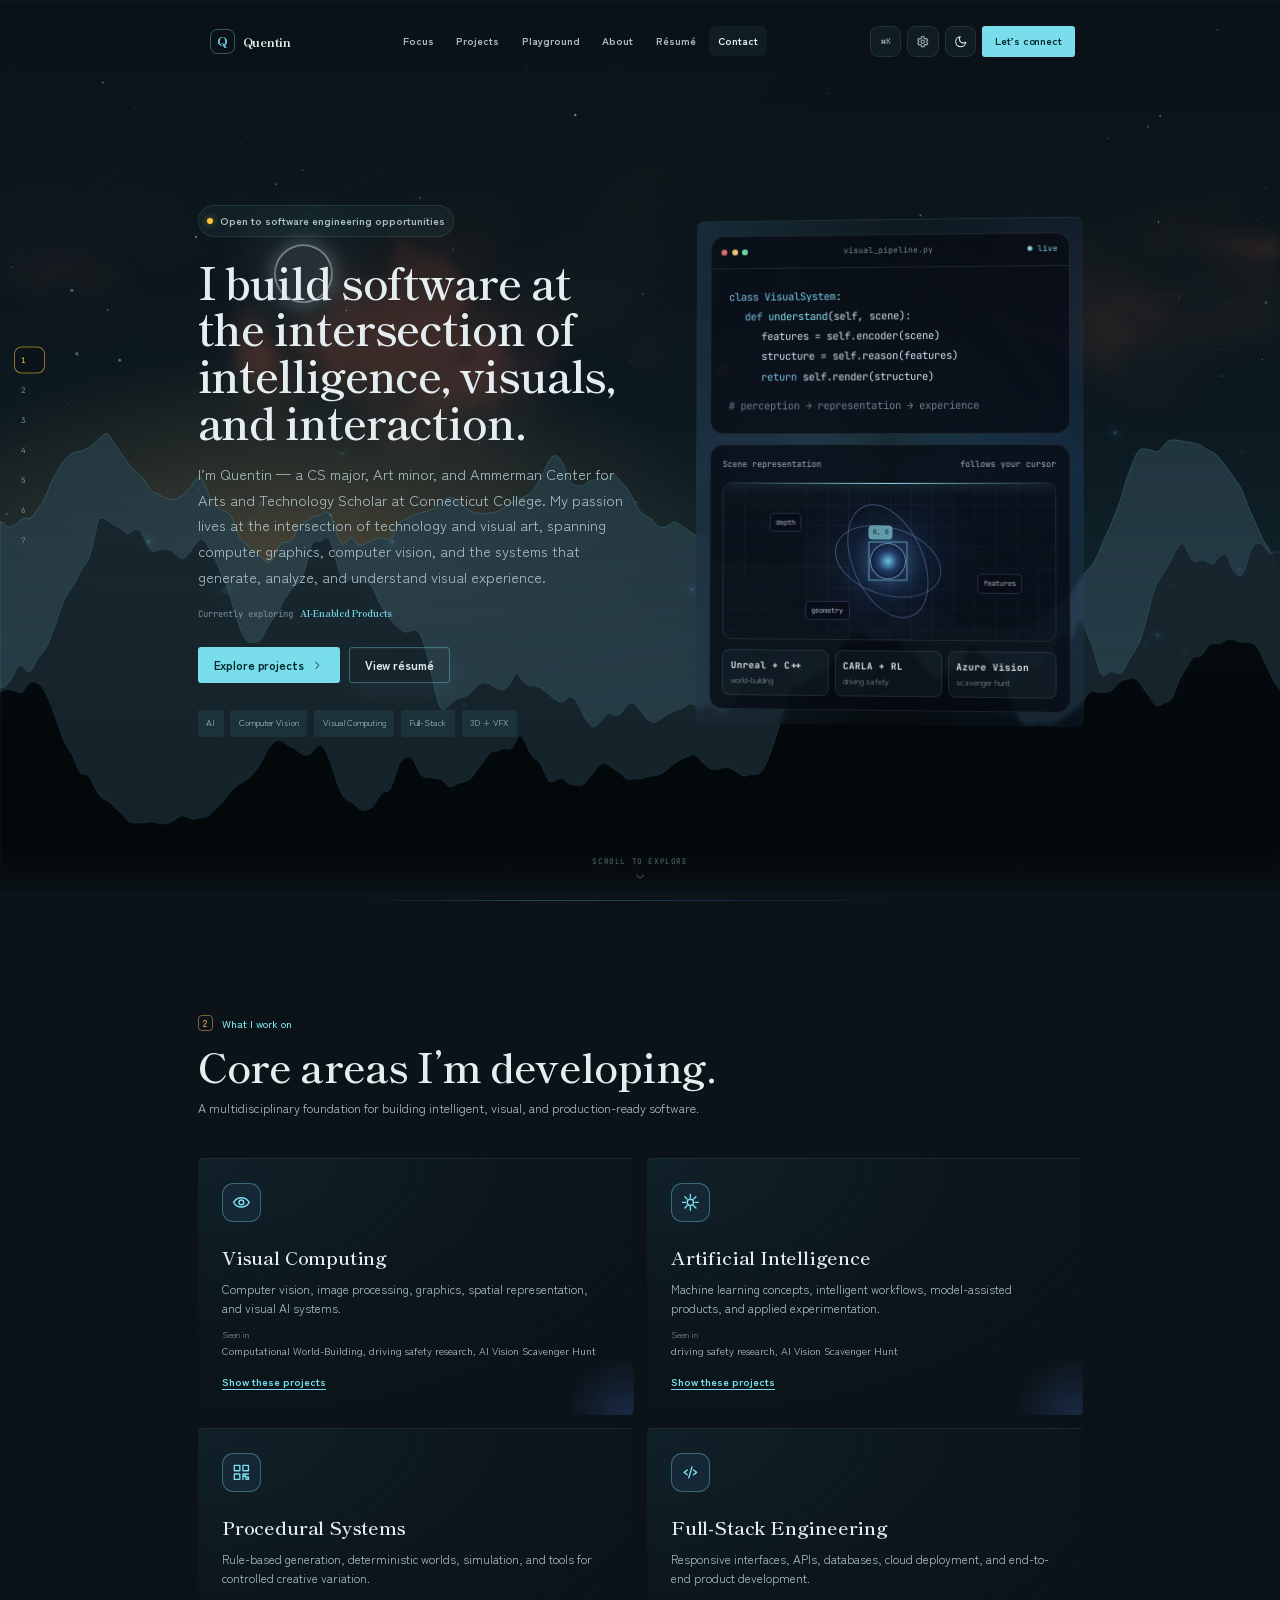
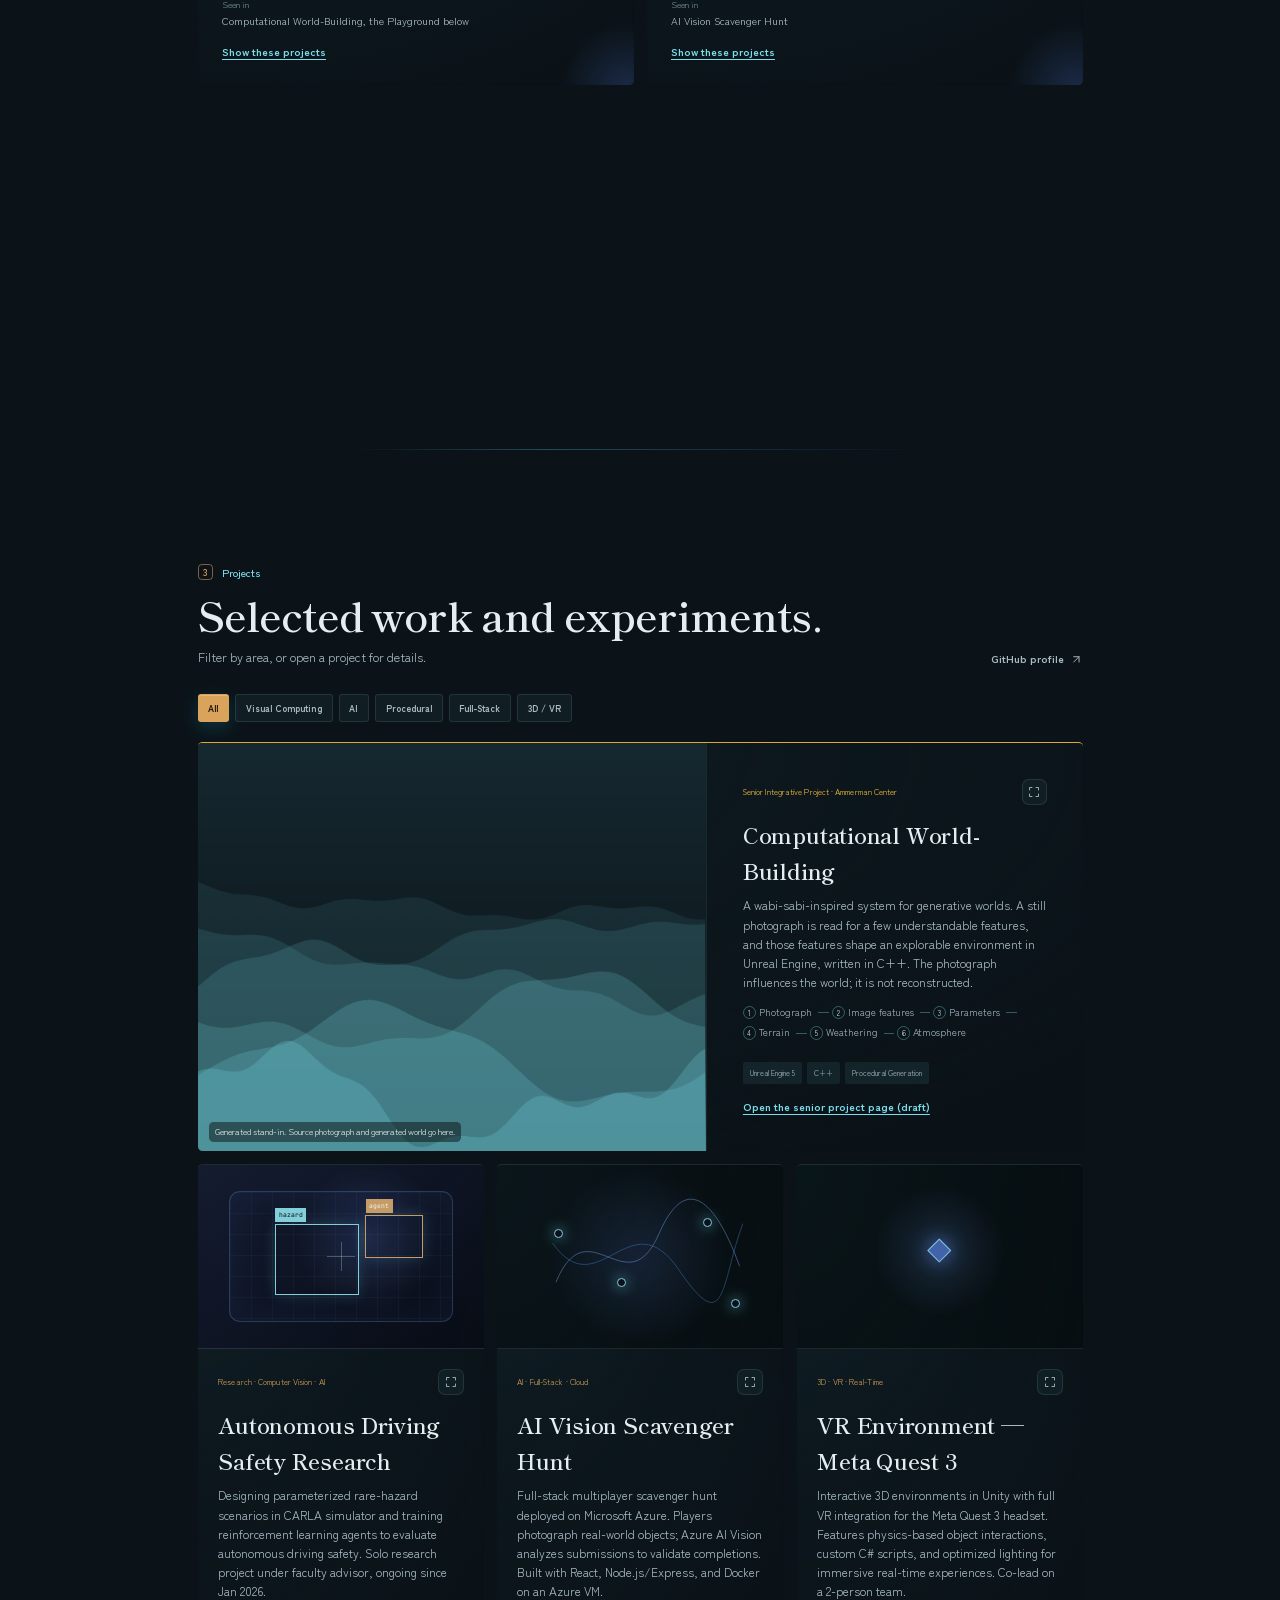
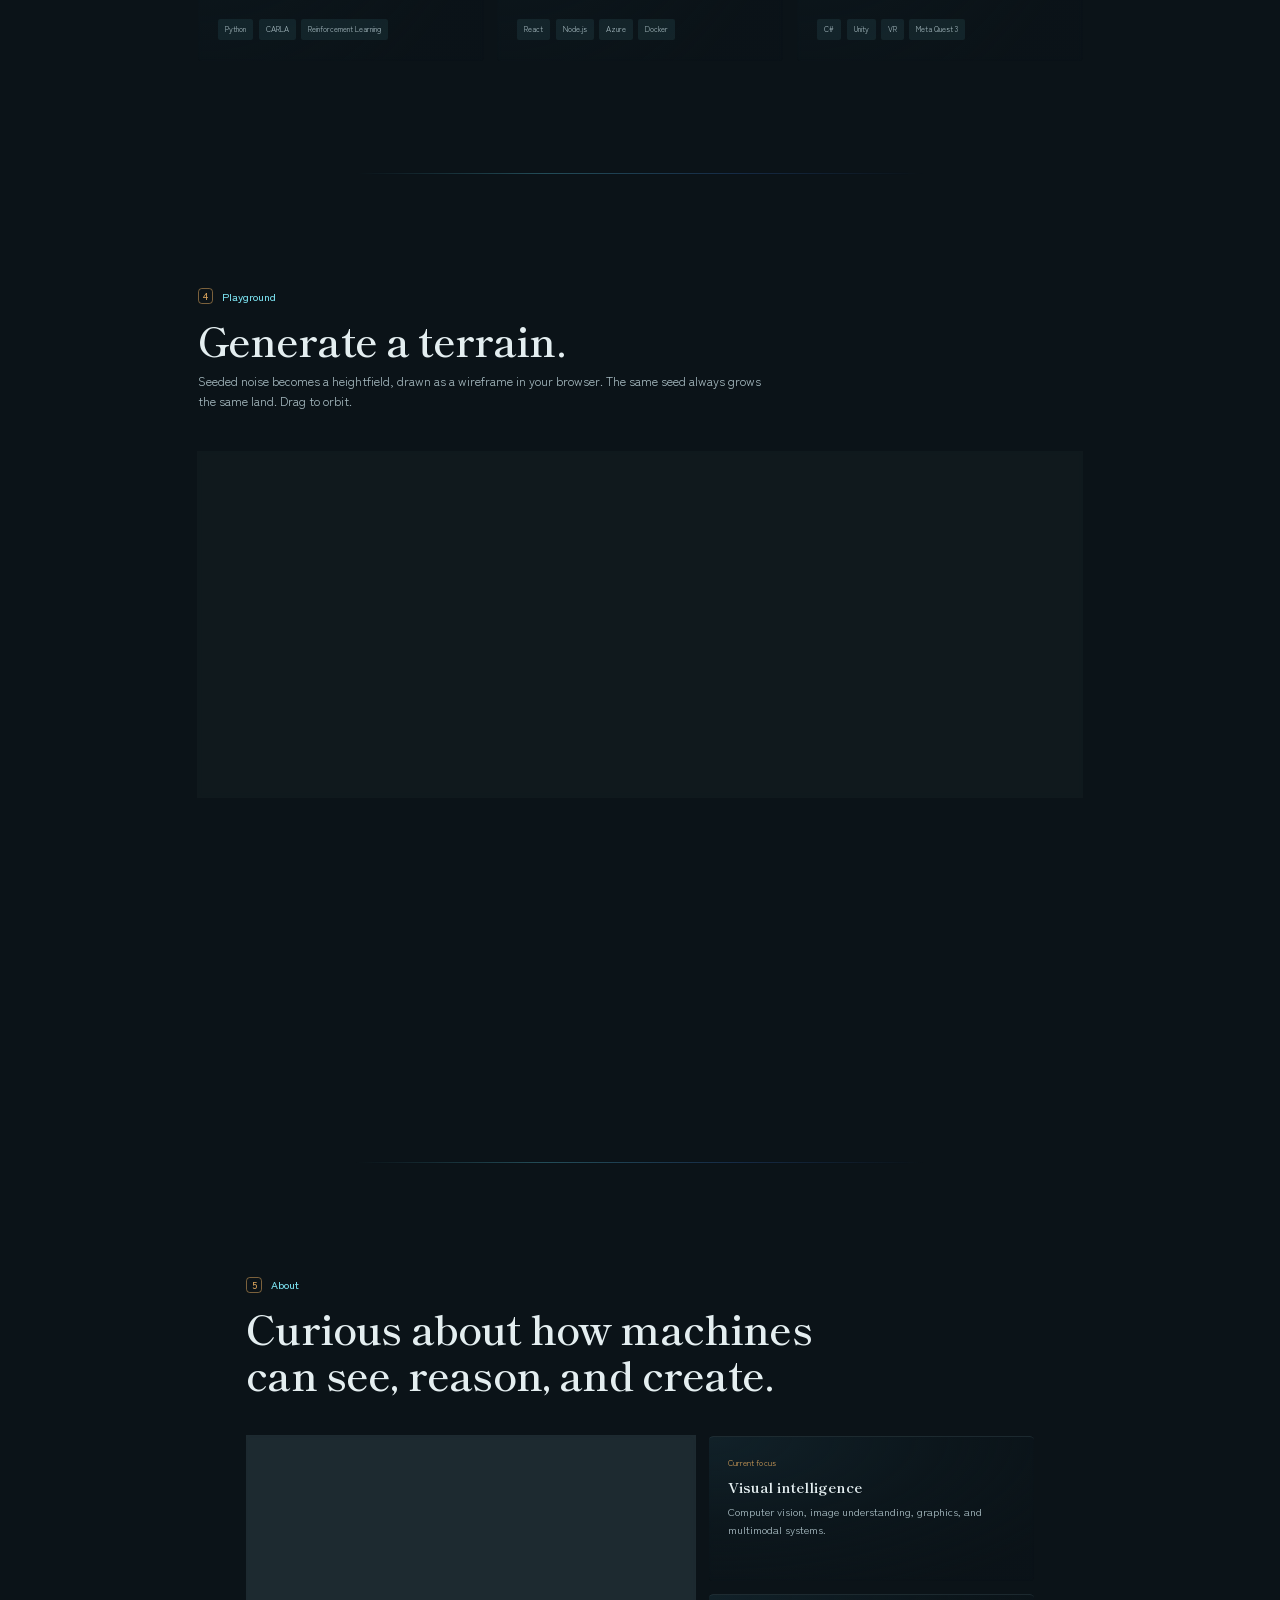
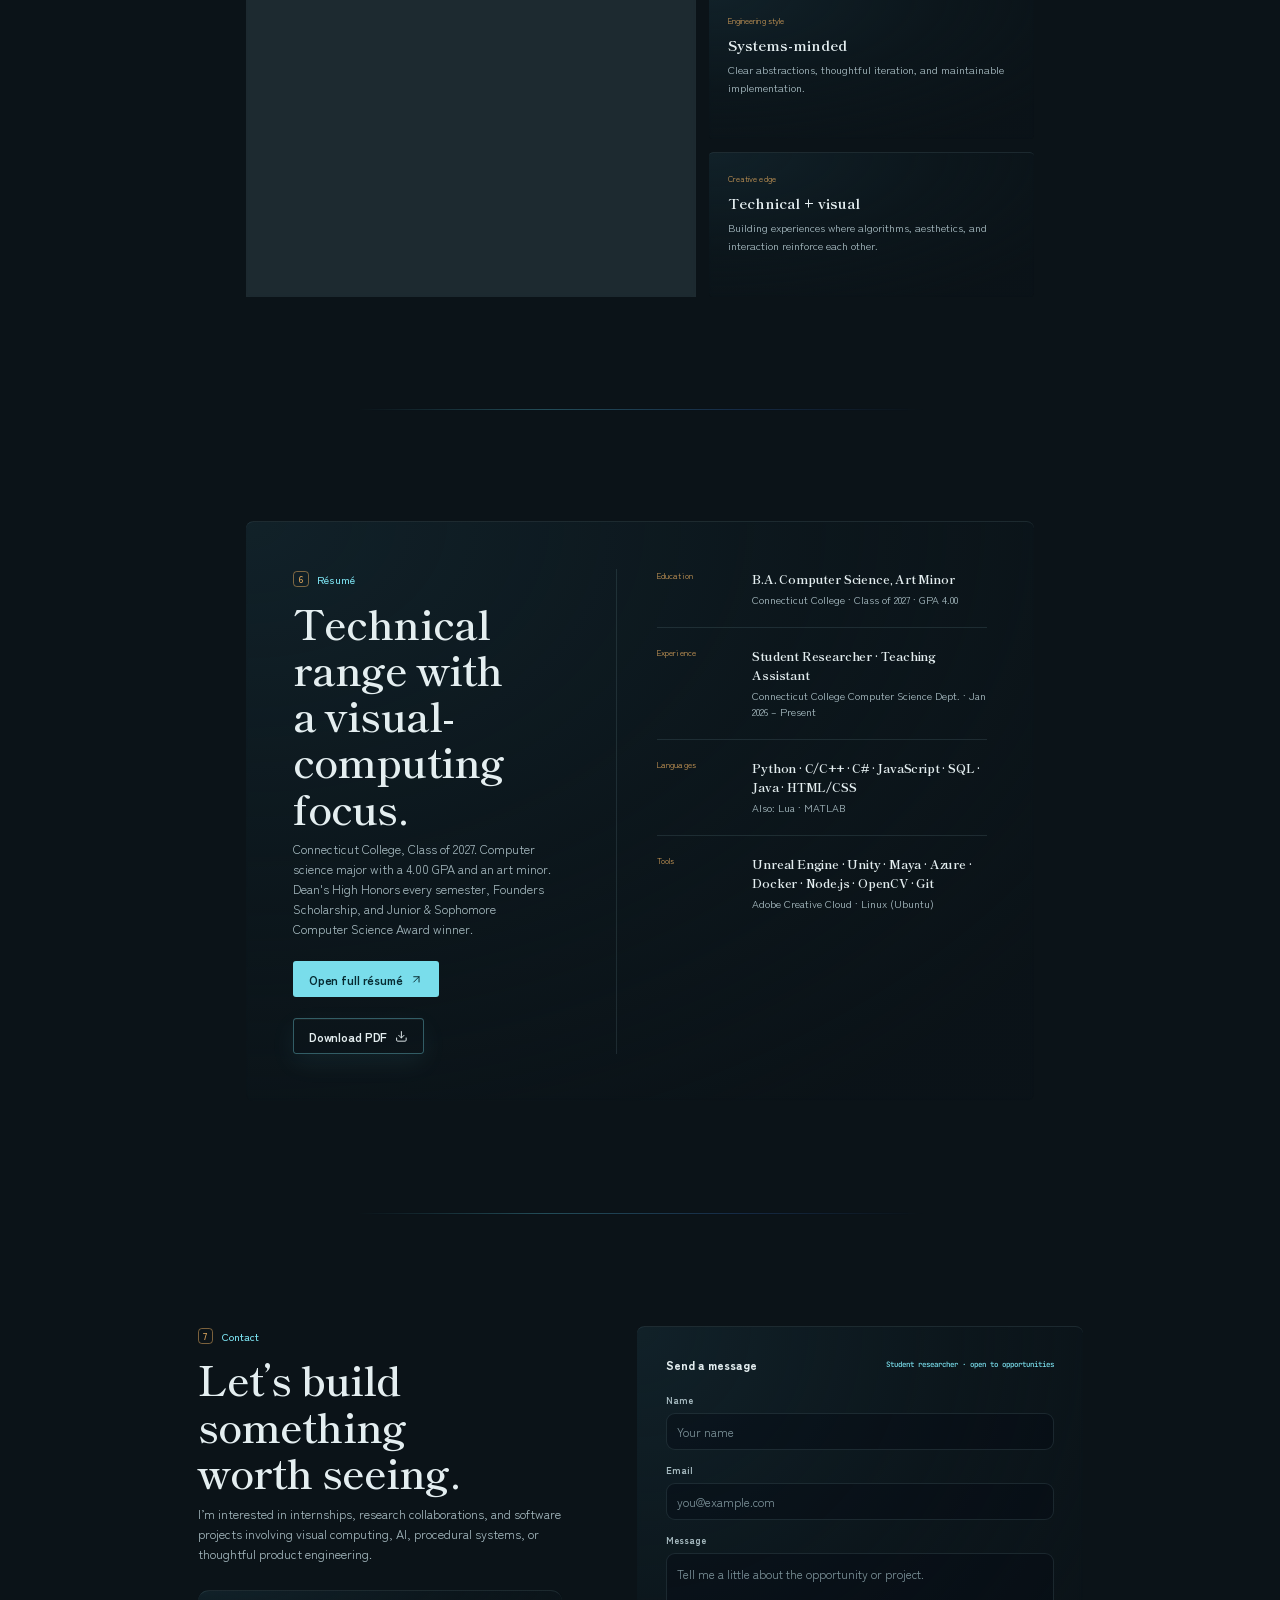
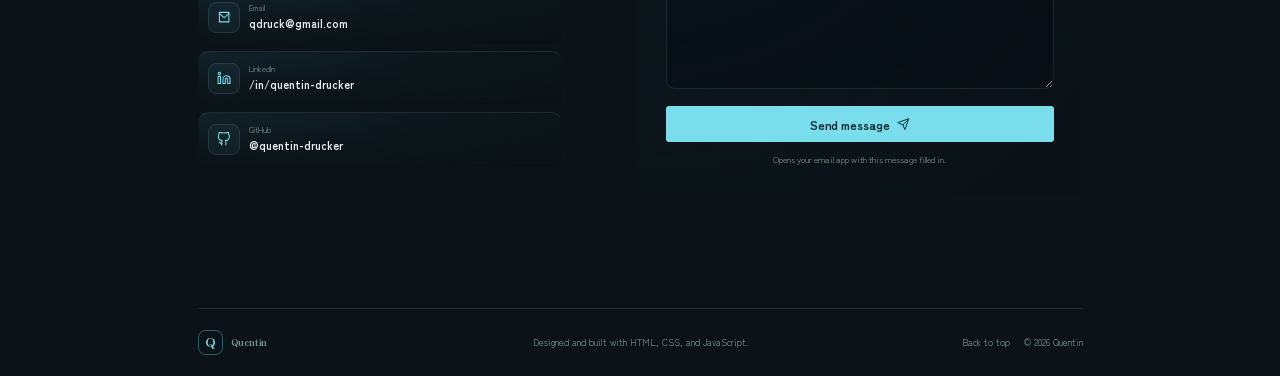
==== index.html @ f96eec16 "Add an Interface size slider; default the desktop scale to 75% World controls get a Display group wi" ====
<!DOCTYPE html>
<!--
==============================================================================
MAIN PORTFOLIO PAGE — index.html (Ridgeline)
==============================================================================

Styles, in cascade order:
- styles.css        original base layout, components and responsive rules
- enhancements.css  original feature layer (dialogs, filters, rail, settings)
- site.css          effect tokens and page structure added in the redesign
- ridgeline.css     the theme: palette, type, surfaces, landscape and biomes

Scripts (all deferred, run in this order):
- config.js          project data for the dialog, palette and case studies
- script.js          theme, navigation, reveals, card light/tilt, particles
- enhancements.js    loader, filters, dialogs, command palette, settings,
                     section rail, back-to-top, keyboard shortcuts (1–7, R, /)
- world-settings.js  world controls in the settings dialog
- terrain.js         Playground terrain generator
- landscape.js       background: night sky, mountains, contour map, sea, moon, biomes
- site.js            overview-card filter jumps, senior-project stand-in image

Sections carry data-biome, which landscape.js uses to change the background
as you scroll. Section ids are stable: navigation, shortcuts and observers
depend on them.

The pre-redesign page is in archive/v1-2026-10-03/ and git tag
baseline-2026-10-03. Design explorations are in explorations/.
==============================================================================
-->
<html lang="en" data-theme="dark" data-style="ridgeline">
<head>
  <meta charset="UTF-8" />
  <meta name="viewport" content="width=device-width, initial-scale=1.0" />
  <meta name="description" content="Quentin Drucker — computer science and art student building procedural systems, computer graphics and computer vision projects." />
  <meta name="theme-color" content="#0b1318" />
  <meta property="og:title" content="Quentin Drucker | Portfolio" />
  <meta property="og:description" content="Procedural systems, computer graphics and computer vision." />
  <meta property="og:type" content="website" />
  <title>Quentin Drucker | Portfolio</title>
  <link rel="icon" type="image/svg+xml" href="assets/favicon.svg" />
  <link rel="manifest" href="site.webmanifest" />
  <link rel="preconnect" href="https://fonts.googleapis.com" />
  <link rel="preconnect" href="https://fonts.gstatic.com" crossorigin />
  <link href="https://fonts.googleapis.com/css2?family=Shippori+Mincho:wght@500;600;700&family=Zen+Kaku+Gothic+New:wght@400;500;700&family=IBM+Plex+Mono:wght@400;500&family=JetBrains+Mono:wght@400;500;600&display=swap" rel="stylesheet" />
  <link rel="stylesheet" href="styles.css" />
  <link rel="stylesheet" href="enhancements.css" />
  <link rel="stylesheet" href="site.css" />
  <link rel="stylesheet" href="ridgeline.css" />
  <script src="config.js" defer></script>
  <script src="script.js" defer></script>
  <script src="enhancements.js" defer></script>
  <script src="world-settings.js" defer></script>
  <script src="terrain.js" defer></script>
  <script src="landscape.js" defer></script>
  <script src="site.js" defer></script>
</head>

<body>
  <div class="intro-loader" id="intro-loader" role="status" aria-live="polite">
    <div class="intro-loader-panel glass">
      <span class="intro-loader-mark">Q</span>
      <div>
        <strong id="loader-message">Initializing visual system…</strong>
        <span class="intro-loader-bar"><i></i></span>
      </div>
      <button id="skip-loader" class="text-control" type="button">Skip</button>
    </div>
  </div>

  <div id="scroll-progress" aria-hidden="true"><span></span></div>
  <div id="cursor-aura" aria-hidden="true"></div>
  <canvas id="ambient-canvas" aria-hidden="true"></canvas>
  <div class="background-grid" aria-hidden="true"></div>
  <div class="page-glow glow-one" aria-hidden="true"></div>
  <div class="page-glow glow-two" aria-hidden="true"></div>

  <a class="skip-link" href="#main-content">Skip to content</a>

  <header class="site-header">
    <nav class="nav-shell glass" aria-label="Primary navigation">
      <a class="brand" href="#home" aria-label="Quentin home">
        <span class="brand-mark" aria-hidden="true">Q</span>
        <span>Quentin</span>
      </a>

      <button class="mobile-menu-button" type="button" aria-expanded="false" aria-controls="nav-links" aria-label="Open navigation">
        <span></span><span></span><span></span>
      </button>

      <div class="nav-links" id="nav-links">
        <a href="#expertise">Focus</a>
        <a href="#projects">Projects</a>
        <a href="#playground">Playground</a>
        <a href="#about">About</a>
        <a href="#resume">Résumé</a>
        <a href="#contact">Contact</a>
      </div>

      <div class="nav-actions">
        <button class="nav-tool command-trigger" type="button" aria-label="Open command palette"><span>⌘K</span></button>
        <button class="nav-tool settings-trigger" type="button" aria-label="Open effects settings">
          <svg viewBox="0 0 24 24" aria-hidden="true"><circle cx="12" cy="12" r="3"></circle><path d="M19 12a7 7 0 0 0-.1-1l2-1.5-2-3.4-2.5 1a8 8 0 0 0-1.7-1L14.4 3h-4.8l-.4 3.1a8 8 0 0 0-1.7 1l-2.5-1-2 3.4L5.1 11a7 7 0 0 0 0 2L3 14.5l2 3.4 2.5-1a8 8 0 0 0 1.7 1l.4 3.1h4.8l.4-3.1a8 8 0 0 0 1.7-1l2.5 1 2-3.4-2.1-1.5a7 7 0 0 0 .1-1Z"></path></svg>
        </button>
        <button class="theme-toggle" type="button" aria-label="Switch to light mode" title="Toggle theme">
          <svg class="sun-icon" viewBox="0 0 24 24" aria-hidden="true">
            <circle cx="12" cy="12" r="4"></circle>
            <path d="M12 2v2M12 20v2M4.93 4.93l1.42 1.42M17.66 17.66l1.41 1.41M2 12h2M20 12h2M4.93 19.07l1.42-1.42M17.66 6.34l1.41-1.41"></path>
          </svg>
          <svg class="moon-icon" viewBox="0 0 24 24" aria-hidden="true">
            <path d="M21 12.8A9 9 0 1 1 11.2 3 7 7 0 0 0 21 12.8Z"></path>
          </svg>
        </button>
        <a class="button button-small button-primary desktop-cta" href="#contact">Let’s connect</a>
      </div>
    </nav>
  </header>

  <!-- Section rail: numbers are the keyboard shortcuts for each section. -->
  <aside class="section-rail" aria-label="Page sections">
    <a href="#home"><span>1</span><strong>Home</strong></a>
    <a href="#expertise"><span>2</span><strong>Focus</strong></a>
    <a href="#projects"><span>3</span><strong>Projects</strong></a>
    <a href="#playground"><span>4</span><strong>Playground</strong></a>
    <a href="#about"><span>5</span><strong>About</strong></a>
    <a href="#resume"><span>6</span><strong>Résumé</strong></a>
    <a href="#contact"><span>7</span><strong>Contact</strong></a>
  </aside>

  <main id="main-content">
    <!-- HERO -->
    <section class="hero section" id="home" data-biome="ridgeline">
      <div class="hero-content">
        <div class="eyebrow reveal">
          <span class="status-dot"></span>
          Open to software engineering opportunities
        </div>

        <h1 class="hero-title reveal">
          I build software at the intersection of
          <span class="gradient-text">intelligence, visuals, and interaction.</span>
        </h1>

        <p class="hero-copy reveal">
          I’m Quentin — a CS major, Art minor, and Ammerman Center for Arts and Technology Scholar at Connecticut College. My passion lives at the intersection of technology and visual art, spanning computer graphics, computer vision, and the systems that generate, analyze, and understand visual experience.
        </p>
        <div class="interest-rotator reveal" aria-live="polite">
          <span>Currently exploring</span>
          <strong id="rotating-interest">Visual Computing</strong>
        </div>

        <div class="hero-actions reveal">
          <a class="button button-primary" href="#projects">
            Explore projects
            <svg viewBox="0 0 24 24" aria-hidden="true"><path d="m9 18 6-6-6-6"></path></svg>
          </a>
          <a class="button button-secondary" href="resume.html">View résumé</a>
        </div>

        <div class="hero-meta reveal" aria-label="Primary interests">
          <span>AI</span>
          <span>Computer Vision</span>
          <span>Visual Computing</span>
          <span>Full-Stack</span>
          <span>3D + VFX</span>
        </div>
      </div>

      <div class="hero-visual reveal" aria-label="Abstract visualization of Quentin's technical focus">
        <div class="visual-shell glass">
          <div class="code-window">
            <div class="window-bar">
              <div class="window-dots" aria-hidden="true"><i></i><i></i><i></i></div>
              <span>visual_pipeline.py</span>
              <span class="window-status">● live</span>
            </div>
            <div class="code-content" aria-hidden="true">
              <div><span class="code-purple">class</span> <span class="code-blue">VisualSystem</span>:</div>
              <div class="indent"><span class="code-purple">def</span> <span class="code-cyan">understand</span>(self, scene):</div>
              <div class="indent-2">features = self.encoder(scene)</div>
              <div class="indent-2">structure = self.reason(features)</div>
              <div class="indent-2"><span class="code-purple">return</span> self.render(structure)</div>
              <div class="code-spacer"></div>
              <div><span class="code-muted"># perception → representation → experience</span></div>
            </div>
          </div>

          <div class="vision-panel">
            <div class="vision-header">
              <span>Scene representation</span>
              <span>follows your cursor</span>
            </div>
            <div class="vision-stage">
              <div class="scan-line"></div>
              <div class="vision-orbit orbit-a"></div>
              <div class="vision-orbit orbit-b"></div>
              <div class="vision-core"></div>
              <div class="vision-cursor" id="vision-cursor" aria-hidden="true"><span id="vision-coordinate">0, 0</span></div>
              <span class="vision-label label-a">depth</span>
              <span class="vision-label label-b">features</span>
              <span class="vision-label label-c">geometry</span>
            </div>
            <div class="metric-row">
              <div><strong>Unreal + C++</strong><span>world-building</span></div>
              <div><strong>CARLA + RL</strong><span>driving safety</span></div>
              <div><strong>Azure Vision</strong><span>scavenger hunt</span></div>
            </div>
          </div>
        </div>
      </div>

      <a class="scroll-cue" href="#expertise" aria-label="Scroll to What I work on">
        <span>Scroll to explore</span>
        <svg viewBox="0 0 24 24" aria-hidden="true"><path d="m6 9 6 6 6-6"></path></svg>
      </a>
    </section>

    <!--
      WHAT I WORK ON (was "Expertise", moved up)
      Overview of the kinds of work. Each card names the real projects in that
      area and jumps to Projects with the matching filter applied.
    -->
    <section class="section" id="expertise" data-biome="ridgeline">
      <div class="section-heading reveal">
        <span class="section-kicker"><kbd>2</kbd> What I work on</span>
        <h2>Core areas I’m developing.</h2>
        <p>A multidisciplinary foundation for building intelligent, visual, and production-ready software.</p>
      </div>

      <div class="expertise-grid">
        <article class="expertise-card glass reveal featured">
          <div class="expertise-icon" aria-hidden="true">
            <svg viewBox="0 0 24 24"><path d="M2 12s3.5-6 10-6 10 6 10 6-3.5 6-10 6S2 12 2 12Z"></path><circle cx="12" cy="12" r="3"></circle></svg>
          </div>
          <h3>Visual Computing</h3>
          <p>Computer vision, image processing, graphics, spatial representation, and visual AI systems.</p>
          <p class="seen-in"><span>Seen in</span> Computational World-Building, driving safety research, AI Vision Scavenger Hunt</p>
          <a class="card-jump" href="#projects" data-jump-filter="visual">Show these projects</a>
        </article>

        <article class="expertise-card glass reveal">
          <div class="expertise-icon" aria-hidden="true">
            <svg viewBox="0 0 24 24"><path d="M12 2v4M12 18v4M4.93 4.93l2.83 2.83M16.24 16.24l2.83 2.83M2 12h4M18 12h4M4.93 19.07l2.83-2.83M16.24 7.76l2.83-2.83"></path><circle cx="12" cy="12" r="4"></circle></svg>
          </div>
          <h3>Artificial Intelligence</h3>
          <p>Machine learning concepts, intelligent workflows, model-assisted products, and applied experimentation.</p>
          <p class="seen-in"><span>Seen in</span> driving safety research, AI Vision Scavenger Hunt</p>
          <a class="card-jump" href="#projects" data-jump-filter="ai">Show these projects</a>
        </article>

        <article class="expertise-card glass reveal">
          <div class="expertise-icon" aria-hidden="true">
            <svg viewBox="0 0 24 24"><path d="M3 3h7v7H3zM14 3h7v7h-7zM3 14h7v7H3z"></path><path d="M14 14h3v3h-3zM18 18h3v3h-3zM18 14h3M14 18v3"></path></svg>
          </div>
          <h3>Procedural Systems</h3>
          <p>Rule-based generation, deterministic worlds, simulation, and tools for controlled creative variation.</p>
          <p class="seen-in"><span>Seen in</span> Computational World-Building, the Playground below</p>
          <a class="card-jump" href="#projects" data-jump-filter="procedural">Show these projects</a>
        </article>

        <article class="expertise-card glass reveal">
          <div class="expertise-icon" aria-hidden="true">
            <svg viewBox="0 0 24 24"><path d="M8 9 4 12l4 3M16 9l4 3-4 3M14 5l-4 14"></path></svg>
          </div>
          <h3>Full-Stack Engineering</h3>
          <p>Responsive interfaces, APIs, databases, cloud deployment, and end-to-end product development.</p>
          <p class="seen-in"><span>Seen in</span> AI Vision Scavenger Hunt</p>
          <a class="card-jump" href="#projects" data-jump-filter="fullstack">Show these projects</a>
        </article>
      </div>
    </section>

    <!-- PROJECTS: the senior project is the featured (wide) card. -->
    <section class="section" id="projects" data-biome="survey">
      <div class="section-heading section-heading-row reveal">
        <div>
          <span class="section-kicker"><kbd>3</kbd> Projects</span>
          <h2>Selected work and experiments.</h2>
          <p>Filter by area, or open a project for details.</p>
        </div>
        <a class="text-link" href="https://github.com/quentin-drucker" target="_blank" rel="noreferrer">
          GitHub profile
          <svg viewBox="0 0 24 24" aria-hidden="true"><path d="M7 17 17 7M7 7h10v10"></path></svg>
        </a>
      </div>

      <div class="project-filters reveal" id="project-filters" aria-label="Filter projects">
        <button type="button" class="filter-button" data-filter="all" aria-pressed="true">All</button>
        <button type="button" class="filter-button" data-filter="visual">Visual Computing</button>
        <button type="button" class="filter-button" data-filter="ai">AI</button>
        <button type="button" class="filter-button" data-filter="procedural">Procedural</button>
        <button type="button" class="filter-button" data-filter="fullstack">Full-Stack</button>
        <button type="button" class="filter-button" data-filter="3d">3D / VR</button>
      </div>

      <div class="projects-grid">
        <article class="project-card glass reveal project-wide project-sip" data-project-category="procedural visual 3d">
          <div class="project-visual visual-sip" aria-hidden="true">
            <canvas class="sip-canvas"></canvas>
            <span class="sip-caption">Generated stand-in. Source photograph and generated world go here.</span>
          </div>
          <div class="project-body">
            <div class="project-topline">
              <span class="project-type">Senior Integrative Project · Ammerman Center</span>
              <div class="project-links">
                <button class="project-detail-trigger" type="button" aria-label="Open senior project details"><svg viewBox="0 0 24 24"><path d="M8 3H3v5M16 3h5v5M8 21H3v-5M16 21h5v-5"></path></svg></button>
              </div>
            </div>
            <h3>Computational World-Building</h3>
            <p>A wabi-sabi-inspired system for generative worlds. A still photograph is read for a few understandable features, and those features shape an explorable environment in Unreal Engine, written in C++. The photograph influences the world; it is not reconstructed.</p>
            <ol class="sip-pipeline" aria-label="Pipeline">
              <li>Photograph</li><li>Image features</li><li>Parameters</li><li>Terrain</li><li>Weathering</li><li>Atmosphere</li>
            </ol>
            <div class="tag-list"><span>Unreal Engine 5</span><span>C++</span><span>Procedural Generation</span></div>
            <p class="sip-more"><a class="card-jump" href="sip.html">Open the senior project page (draft)</a></p>
          </div>
        </article>

        <article class="project-card glass reveal" data-project-category="visual ai">
          <div class="project-visual visual-cv" aria-hidden="true">
            <div class="camera-frame">
              <div class="bbox bbox-one"><span>hazard</span></div>
              <div class="bbox bbox-two"><span>agent</span></div>
              <div class="camera-crosshair"></div>
            </div>
          </div>
          <div class="project-body">
            <div class="project-topline">
              <span class="project-type">Research · Computer Vision · AI</span>
              <div class="project-links">
                <button class="project-detail-trigger" type="button" aria-label="Open driving research details"><svg viewBox="0 0 24 24"><path d="M8 3H3v5M16 3h5v5M8 21H3v-5M16 21h5v-5"></path></svg></button>
              </div>
            </div>
            <h3>Autonomous Driving Safety Research</h3>
            <p>Designing parameterized rare-hazard scenarios in CARLA simulator and training reinforcement learning agents to evaluate autonomous driving safety. Solo research project under faculty advisor, ongoing since Jan 2026.</p>
            <div class="tag-list"><span>Python</span><span>CARLA</span><span>Reinforcement Learning</span></div>
          </div>
        </article>

        <article class="project-card glass reveal" data-project-category="ai fullstack visual">
          <div class="project-visual visual-data" aria-hidden="true">
            <div class="data-node node-one"></div>
            <div class="data-node node-two"></div>
            <div class="data-node node-three"></div>
            <div class="data-node node-four"></div>
            <svg viewBox="0 0 400 220">
              <path d="M70 150 C120 30 180 190 230 75 S330 55 355 125"></path>
              <path d="M65 90 C135 190 185 20 260 130 S325 155 360 60"></path>
            </svg>
          </div>
          <div class="project-body">
            <div class="project-topline">
              <span class="project-type">AI · Full-Stack · Cloud</span>
              <div class="project-links">
                <button class="project-detail-trigger" type="button" aria-label="Open scavenger hunt details"><svg viewBox="0 0 24 24"><path d="M8 3H3v5M16 3h5v5M8 21H3v-5M16 21h5v-5"></path></svg></button>
              </div>
            </div>
            <h3>AI Vision Scavenger Hunt</h3>
            <p>Full-stack multiplayer scavenger hunt deployed on Microsoft Azure. Players photograph real-world objects; Azure AI Vision analyzes submissions to validate completions. Built with React, Node.js/Express, and Docker on an Azure VM.</p>
            <div class="tag-list"><span>React</span><span>Node.js</span><span>Azure</span><span>Docker</span></div>
          </div>
        </article>

        <article class="project-card glass reveal" data-project-category="3d">
          <div class="project-visual visual-engine" aria-hidden="true">
            <div class="engine-grid">
              <span></span><span></span><span></span><span></span>
              <span></span><span></span><span></span><span></span>
              <span></span><span></span><span></span><span></span>
            </div>
            <div class="engine-player"></div>
            <div class="engine-light"></div>
          </div>
          <div class="project-body">
            <div class="project-topline">
              <span class="project-type">3D · VR · Real-Time</span>
              <div class="project-links">
                <button class="project-detail-trigger" type="button" aria-label="Open VR environment details"><svg viewBox="0 0 24 24"><path d="M8 3H3v5M16 3h5v5M8 21H3v-5M16 21h5v-5"></path></svg></button>
              </div>
            </div>
            <h3>VR Environment — Meta Quest 3</h3>
            <p>Interactive 3D environments in Unity with full VR integration for the Meta Quest 3 headset. Features physics-based object interactions, custom C# scripts, and optimized lighting for immersive real-time experiences. Co-lead on a 2-person team.</p>
            <div class="tag-list"><span>C#</span><span>Unity</span><span>VR</span><span>Meta Quest 3</span></div>
          </div>
        </article>
      </div>
    </section>

    <!--
      PLAYGROUND (new; replaces the 2D seed demo)
      base/terrain.js builds a seeded heightfield and draws it as a wireframe.
      The form keeps the original ids (seed-form, seed-input).
    -->
    <section class="section" id="playground" data-biome="survey">
      <div class="section-heading reveal">
        <span class="section-kicker"><kbd>4</kbd> Playground</span>
        <h2>Generate a terrain.</h2>
        <p>Seeded noise becomes a heightfield, drawn as a wireframe in your browser. The same seed always grows the same land. Drag to orbit.</p>
      </div>

      <div class="terrain-lab glass reveal">
        <div class="terrain-stage">
          <canvas id="terrain-canvas" role="img" aria-label="Wireframe terrain generated from the current seed"></canvas>
          <svg class="terrain-gizmo" id="terrain-gizmo" viewBox="0 0 60 60" aria-hidden="true"></svg>
          <span class="terrain-hud" id="terrain-hud" aria-live="polite"></span>
          <span class="terrain-hint" aria-hidden="true">Drag to orbit</span>
        </div>
        <form id="seed-form" class="terrain-controls">
          <label class="terrain-field">
            <span>Seed</span>
            <input id="seed-input" type="text" value="wabi-sabi" maxlength="24" autocomplete="off" spellcheck="false" />
          </label>
          <label class="terrain-range"><span>Roughness</span><input id="terrain-rough" type="range" min="0" max="10" value="5" /></label>
          <label class="terrain-range"><span>Height</span><input id="terrain-height" type="range" min="2" max="10" value="6" /></label>
          <label class="terrain-range"><span>Irregularity</span><input id="terrain-irr" type="range" min="0" max="10" value="4" /></label>
          <div class="terrain-actions">
            <button class="button button-secondary magnetic" type="submit">Generate</button>
            <button class="button button-secondary" type="button" id="terrain-random">Random seed</button>
          </div>
        </form>
      </div>
    </section>

    <!-- ABOUT (moved after the work) -->
    <section class="section section-narrow" id="about" data-biome="tide">
      <div class="section-heading reveal">
        <span class="section-kicker"><kbd>5</kbd> About</span>
        <h2>Curious about how machines can <span class="gradient-text">see, reason, and create.</span></h2>
      </div>

      <div class="about-grid">
        <article class="about-story glass reveal">
          <p class="lead">
            I’m a Computer Science major with a minor in Art at Connecticut College and an Ammerman Center for Arts and Technology Scholar.
          </p>
          <p>
            I’m particularly interested in visual computing, with interests spanning both computer graphics and computer vision. My passion for this area began at the intersection of technology and visual art and has expanded into a broader interest in how computing can be applied both to the generation of visual content and to the analysis and interpretation of visual information.
          </p>
          <p>
            I’m always eager to learn and to collaborate on projects that blend innovation with functionality, bringing together technical depth, creativity, and thoughtful design. That spirit extends across the stack — from algorithms and research pipelines to interfaces, 3D environments, and real-time systems.
          </p>
        </article>

        <div class="about-facts">
          <article class="fact-card glass reveal">
            <span class="fact-label">Current focus</span>
            <strong>Visual intelligence</strong>
            <p>Computer vision, image understanding, graphics, and multimodal systems.</p>
          </article>
          <article class="fact-card glass reveal">
            <span class="fact-label">Engineering style</span>
            <strong>Systems-minded</strong>
            <p>Clear abstractions, thoughtful iteration, and maintainable implementation.</p>
          </article>
          <article class="fact-card glass reveal">
            <span class="fact-label">Creative edge</span>
            <strong>Technical + visual</strong>
            <p>Building experiences where algorithms, aesthetics, and interaction reinforce each other.</p>
          </article>
        </div>
      </div>
    </section>

    <!-- RÉSUMÉ SUMMARY -->
    <section class="section section-narrow" id="resume" data-biome="tide">
      <div class="resume-shell glass reveal">
        <div class="resume-intro">
          <span class="section-kicker"><kbd>6</kbd> Résumé</span>
          <h2>Technical range with a visual-computing focus.</h2>
          <p>
            Connecticut College, Class of 2027. Computer science major with a 4.00 GPA and an art minor. Dean's High Honors every semester, Founders Scholarship, and Junior &amp; Sophomore Computer Science Award winner.
          </p>
          <a class="button button-primary" href="resume.html">
            Open full résumé
            <svg viewBox="0 0 24 24" aria-hidden="true"><path d="M7 17 17 7M7 7h10v10"></path></svg>
          </a>
          <a class="button button-secondary" href="2026_0603_Resume_QD.pdf" download>
            Download PDF
            <svg viewBox="0 0 24 24" aria-hidden="true"><path d="M21 15v4a2 2 0 0 1-2 2H5a2 2 0 0 1-2-2v-4"></path><polyline points="7 10 12 15 17 10"></polyline><line x1="12" y1="15" x2="12" y2="3"></line></svg>
          </a>
        </div>

        <div class="resume-details">
          <div class="resume-row">
            <span>Education</span>
            <div>
              <strong>B.A. Computer Science, Art Minor</strong>
              <p>Connecticut College · Class of 2027 · GPA 4.00</p>
            </div>
          </div>
          <div class="resume-row">
            <span>Experience</span>
            <div>
              <strong>Student Researcher · Teaching Assistant</strong>
              <p>Connecticut College Computer Science Dept. · Jan 2026 – Present</p>
            </div>
          </div>
          <div class="resume-row">
            <span>Languages</span>
            <div>
              <strong>Python · C/C++ · C# · JavaScript · SQL · Java · HTML/CSS</strong>
              <p>Also: Lua · MATLAB</p>
            </div>
          </div>
          <div class="resume-row">
            <span>Tools</span>
            <div>
              <strong>Unreal Engine · Unity · Maya · Azure · Docker · Node.js · OpenCV · Git</strong>
              <p>Adobe Creative Cloud · Linux (Ubuntu)</p>
            </div>
          </div>
        </div>
      </div>
    </section>

    <!-- CONTACT -->
    <section class="section" id="contact" data-biome="tide">
      <div class="contact-shell">
        <div class="contact-copy reveal">
          <span class="section-kicker"><kbd>7</kbd> Contact</span>
          <h2>Let’s build something <span class="gradient-text">worth seeing.</span></h2>
          <p>
            I’m interested in internships, research collaborations, and software projects involving
            visual computing, AI, procedural systems, or thoughtful product engineering.
          </p>

          <div class="contact-links">
            <a class="contact-link glass" href="mailto:qdruck@gmail.com">
              <span class="contact-icon" aria-hidden="true">
                <svg viewBox="0 0 24 24"><path d="M4 4h16v16H4z"></path><path d="m4 6 8 7 8-7"></path></svg>
              </span>
              <span><small>Email</small><strong>qdruck@gmail.com</strong></span>
            </a>
            <a class="contact-link glass" href="https://www.linkedin.com/in/quentin-drucker" target="_blank" rel="noreferrer">
              <span class="contact-icon" aria-hidden="true">
                <svg viewBox="0 0 24 24"><path d="M16 8a6 6 0 0 1 6 6v7h-4v-7a2 2 0 0 0-4 0v7h-4v-7a6 6 0 0 1 6-6Z"></path><path d="M2 9h4v12H2z"></path><circle cx="4" cy="4" r="2"></circle></svg>
              </span>
              <span><small>LinkedIn</small><strong>/in/quentin-drucker</strong></span>
            </a>
            <a class="contact-link glass" href="https://github.com/quentin-drucker" target="_blank" rel="noreferrer">
              <span class="contact-icon" aria-hidden="true">
                <svg viewBox="0 0 24 24"><path d="M15 22v-4a4.8 4.8 0 0 0-1-3.5c3.3-.4 6.8-1.6 6.8-7A5.4 5.4 0 0 0 19.4 4 5 5 0 0 0 19.3.5S18.2.1 15 1.8a13.4 13.4 0 0 0-7 0C4.8.1 3.7.5 3.7.5A5 5 0 0 0 3.6 4a5.4 5.4 0 0 0-1.4 3.7c0 5.4 3.5 6.6 6.8 7A4.8 4.8 0 0 0 8 18v4"></path><path d="M8 19c-3 .9-3-1.5-4-2"></path></svg>
              </span>
              <span><small>GitHub</small><strong>@quentin-drucker</strong></span>
            </a>
          </div>
        </div>

        <form class="contact-form glass reveal" id="contact-form">
          <div class="form-heading">
            <span>Send a message</span>
            <span class="form-status">Student researcher · open to opportunities</span>
          </div>

          <label>
            <span>Name</span>
            <input type="text" name="name" autocomplete="name" placeholder="Your name" required />
          </label>

          <label>
            <span>Email</span>
            <input type="email" name="email" autocomplete="email" placeholder="you@example.com" required />
          </label>

          <label>
            <span>Message</span>
            <textarea name="message" rows="6" placeholder="Tell me a little about the opportunity or project." required></textarea>
          </label>

          <button class="button button-primary button-full" type="submit">
            Send message
            <svg viewBox="0 0 24 24" aria-hidden="true"><path d="m22 2-7 20-4-9-9-4Z"></path><path d="M22 2 11 13"></path></svg>
          </button>
          <p class="form-note">Opens your email app with this message filled in.</p>
        </form>
      </div>
    </section>
  </main>

  <button class="back-to-top" id="back-to-top" type="button" aria-label="Back to top">
    <svg viewBox="0 0 48 48" aria-hidden="true">
      <circle class="back-track" cx="24" cy="24" r="20"></circle>
      <circle class="back-progress" cx="24" cy="24" r="20"></circle>
      <path d="m17 27 7-7 7 7"></path>
    </svg>
  </button>

  <dialog class="project-dialog" id="project-dialog" aria-labelledby="project-dialog-title">
    <div class="dialog-shell project-dialog-shell">
      <button class="dialog-close" type="button" data-close-dialog aria-label="Close project details">×</button>
      <div id="project-dialog-content"></div>
    </div>
  </dialog>

  <dialog class="command-dialog" id="command-dialog" aria-labelledby="command-title">
    <div class="dialog-shell command-shell">
      <div class="command-search">
        <span aria-hidden="true">⌕</span>
        <label class="sr-only" for="command-input">Search commands</label>
        <input id="command-input" type="search" placeholder="Go to a section or run a command…" />
        <kbd>Esc</kbd>
      </div>
      <h2 id="command-title" class="sr-only">Command palette</h2>
      <div id="command-results" class="command-results" role="listbox"></div>
    </div>
  </dialog>

  <dialog class="settings-dialog" id="settings-dialog" aria-labelledby="settings-title">
    <div class="dialog-shell settings-shell">
      <header>
        <div>
          <span class="section-kicker">Settings</span>
          <h2 id="settings-title">World controls</h2>
        </div>
        <button class="dialog-close" type="button" data-close-dialog aria-label="Close settings">×</button>
      </header>
      <p class="settings-intro">Everything on this page is generated in your browser. Change the parameters and watch it respond. Your choices are saved on this device only.</p>

      <!-- DISPLAY: interface size on larger screens (hidden on phones). -->
      <section class="settings-group ui-scale-setting" aria-labelledby="settings-display">
        <h3 class="settings-group-title" id="settings-display">Display</h3>
        <label class="range-setting" for="world-scale">
          <span class="setting-copy"><strong>Interface size</strong><small>Size of the text and content. The middle is the default; the background always stays full size.</small></span>
          <span class="range-control"><input id="world-scale" data-world="uiScale" type="range" min="50" max="100" step="5" /><output data-world-out="uiScale" for="world-scale"></output></span>
        </label>
      </section>

      <!-- WORLD: the land behind the page. Shared seed with the Playground. -->
      <section class="settings-group" aria-labelledby="settings-world">
        <h3 class="settings-group-title" id="settings-world">World</h3>
        <div class="range-setting">
          <span class="setting-copy">
            <label for="world-seed"><strong>World seed</strong></label>
            <small>Generates the mountains, the contour map behind Projects and the Playground terrain. Same seed, same land.</small>
          </span>
          <span class="seed-control">
            <input id="world-seed" data-world="seed" type="text" maxlength="24" autocomplete="off" spellcheck="false" />
            <button class="button button-secondary" type="button" data-world-shuffle>Shuffle</button>
          </span>
        </div>
        <label class="range-setting" for="world-mountains">
          <span class="setting-copy"><strong>Mountain height</strong><small>How tall the mountains stand against the night sky.</small></span>
          <span class="range-control"><input id="world-mountains" data-world="mountainHeight" type="range" min="40" max="140" step="10" /><output data-world-out="mountainHeight" for="world-mountains"></output></span>
        </label>
        <label class="range-setting" for="world-contours">
          <span class="setting-copy"><strong>Contour detail</strong><small>Number of elevation lines in the contour map behind Projects and Playground.</small></span>
          <span class="range-control"><input id="world-contours" data-world="contourDetail" type="range" min="6" max="24" step="1" /><output data-world-out="contourDetail" for="world-contours"></output></span>
        </label>
        <label class="range-setting" for="world-stars">
          <span class="setting-copy"><strong>Stars</strong><small>Star count in the night sky above the mountains and the sea.</small></span>
          <span class="range-control"><input id="world-stars" data-world="stars" type="range" min="0" max="250" step="10" /><output data-world-out="stars" for="world-stars"></output></span>
        </label>
        <label class="range-setting" for="world-nebula">
          <span class="setting-copy"><strong>Nebula</strong><small>Strength of the pink and ember clouds above the mountains.</small></span>
          <span class="range-control"><input id="world-nebula" data-world="nebula" type="range" min="0" max="200" step="10" /><output data-world-out="nebula" for="world-nebula"></output></span>
        </label>
      </section>

      <!-- LIGHT: the moon/sun, horizon glow and cursor light. -->
      <section class="settings-group" aria-labelledby="settings-light">
        <h3 class="settings-group-title" id="settings-light">Light and time</h3>
        <label class="setting-switch" for="world-follow">
          <span class="setting-copy"><strong>Time follows scroll</strong><small>The moon, the horizon glow and the moon’s reflection on the sea move with your place on the page.</small></span>
          <span class="switch-control">
            <input id="world-follow" data-world="followScroll" type="checkbox" role="switch" />
            <span class="switch-track" aria-hidden="true"><span class="switch-thumb"></span></span>
          </span>
        </label>
        <label class="range-setting" for="world-time">
          <span class="setting-copy"><strong>Time of day</strong><small>Set the moon, glow and reflection by hand. Turn off “Time follows scroll” to use it.</small></span>
          <span class="range-control"><input id="world-time" data-world="timeOfDay" type="range" min="0" max="100" step="1" /><output data-world-out="timeOfDay" for="world-time"></output></span>
        </label>
        <label class="range-setting" for="world-light">
          <span class="setting-copy"><strong>Cursor light</strong><small>Size of the green glow that lights up the contour map around your pointer, behind Projects and Playground.</small></span>
          <span class="range-control"><input id="world-light" data-world="cursorLight" type="range" min="0" max="480" step="20" /><output data-world-out="cursorLight" for="world-light"></output></span>
        </label>
      </section>

      <!-- MOTION: the original motion switch and density, plus speed controls.
           ids effects-toggle, effects-status, density-group, particle-density
           and settings-reset are used by enhancements.js. -->
      <section class="settings-group" aria-labelledby="settings-motion">
        <h3 class="settings-group-title" id="settings-motion">Motion</h3>
        <label class="setting-switch" for="effects-toggle">
          <span class="setting-copy">
            <strong>Motion effects</strong>
            <small>Moving particles, shimmer, card tilt, cursor glow and other decorative animation.</small>
          </span>
          <span class="switch-control">
            <input id="effects-toggle" type="checkbox" role="switch" aria-describedby="effects-status" checked />
            <span class="switch-track" aria-hidden="true"><span class="switch-thumb"></span></span>
          </span>
        </label>
        <p class="setting-status" id="effects-status" aria-live="polite">Motion effects are enabled.</p>
        <div class="density-group" id="density-group">
          <label class="range-setting" for="particle-density">
            <span class="setting-copy"><strong>Particle density</strong><small>Number of drifting particles.</small></span>
            <span class="range-control"><input id="particle-density" type="range" min="0" max="100" step="10" value="70" /><output id="particle-density-value" for="particle-density">70%</output></span>
          </label>
          <label class="range-setting" for="world-speed">
            <span class="setting-copy"><strong>Particle speed</strong><small>How fast the particles drift and swirl.</small></span>
            <span class="range-control"><input id="world-speed" data-world="moteSpeed" type="range" min="0" max="250" step="10" /><output data-world-out="moteSpeed" for="world-speed"></output></span>
          </label>
        </div>
        <label class="range-setting" for="world-transition">
          <span class="setting-copy"><strong>Background transition</strong><small>How long the background takes to change between sections.</small></span>
          <span class="range-control"><input id="world-transition" data-world="transitionMs" type="range" min="400" max="4000" step="100" /><output data-world-out="transitionMs" for="world-transition"></output></span>
        </label>
      </section>

      <!-- ATMOSPHERE: the Mist-style touches. -->
      <section class="settings-group" aria-labelledby="settings-atmosphere">
        <h3 class="settings-group-title" id="settings-atmosphere">Atmosphere</h3>
        <label class="setting-switch" for="world-fog">
          <span class="setting-copy"><strong>Fog reveal</strong><small>Sections clear in like fog lifting as they scroll into view.</small></span>
          <span class="switch-control">
            <input id="world-fog" data-world="fogReveal" type="checkbox" role="switch" />
            <span class="switch-track" aria-hidden="true"><span class="switch-thumb"></span></span>
          </span>
        </label>
        <label class="setting-switch" for="world-edges">
          <span class="setting-copy"><strong>Faded screen edges</strong><small>The page fades into the sky at the top and bottom of the window.</small></span>
          <span class="switch-control">
            <input id="world-edges" data-world="edgeFade" type="checkbox" role="switch" />
            <span class="switch-track" aria-hidden="true"><span class="switch-thumb"></span></span>
          </span>
        </label>
        <label class="setting-switch" for="world-meteors">
          <span class="setting-copy"><strong>Shooting stars</strong><small>Occasional meteors over the sea in About, Résumé and Contact.</small></span>
          <span class="switch-control">
            <input id="world-meteors" data-world="meteors" type="checkbox" role="switch" />
            <span class="switch-track" aria-hidden="true"><span class="switch-thumb"></span></span>
          </span>
        </label>
      </section>

      <div class="settings-actions">
        <button class="button button-secondary settings-reset" id="settings-reset" type="button">Restore defaults</button>
      </div>

      <p class="settings-note">Light or dark is the sun/moon button in the header. Your operating system's reduced-motion preference is always respected.</p>
    </div>
  </dialog>

  <footer class="site-footer">
    <div class="footer-inner">
      <a class="brand" href="#home">
        <span class="brand-mark" aria-hidden="true">Q</span>
        <span>Quentin</span>
      </a>
      <p>Designed and built with HTML, CSS, and JavaScript.</p>
      <div class="footer-links">
        <a href="#home">Back to top</a>
        <span>© <span id="current-year"></span> Quentin</span>
      </div>
    </div>
  </footer>

</body>
</html>
---- styles.css ----
/*
===============================================================================
BASE VISUAL SYSTEM — styles.css
===============================================================================

I use this stylesheet for the original portfolio design and layout.

It contains:
- design tokens and dark/light themes
- element reset and typography defaults
- fixed atmospheric background layers
- accessibility helpers
- glass surfaces and navigation
- reusable buttons and section layout
- hero artwork
- About, Expertise, Projects, Résumé, and Contact layouts
- original responsive breakpoints
- original interaction layers added before the later enhancement pass

enhancements.css loads after this file. When both files target the same element,
normal CSS cascade and specificity rules decide the final result. The intent is:
- styles.css defines the durable base.
- enhancements.css defines the optional feature additions.

Most colors, shadows, radii, and layout widths come from custom properties in
:root. Changing a token updates many components at once.
*/

/*
TABLE OF CONTENTS
01. Theme tokens
02. Document reset and shared element behavior
03. Atmospheric background and accessibility
04. Glass shell, header, and navigation
05. Buttons and global section layout
06. Hero and visual-computing artwork
07. Shared section headings
08. About
09. Expertise
10. Projects and CSS-generated project illustrations
11. Résumé summary
12. Contact form
13. Footer and reveal system
14. Responsive/reduced-motion rules
15. Immersive interaction layer
*/

/* --------------------------------------------------------------------------
   01. THEME TOKENS

   The default values describe the dark charcoal/cyan theme. Components use
   var(--token-name) rather than repeating raw values. --max controls the main
   content width; --header-height is reused by scroll-padding and layout.
   -------------------------------------------------------------------------- */
:root {
  --bg: #06090c;
  --surface: rgba(10, 18, 23, 0.68);
  --surface-strong: rgba(11, 20, 26, 0.88);
  --surface-soft: rgba(219, 249, 255, 0.045);
  --text: #f7f9ff;
  --text-soft: #a9bbc3;
  --text-faint: #71878f;
  --line: rgba(193, 241, 255, 0.12);
  --line-bright: rgba(83, 224, 255, 0.34);
  --blue: #64e5ff;
  --blue-strong: #17b9e3;
  --violet: #448dff;
  --cyan: #7af0ff;
  --green: #72e7bd;
  --shadow: 0 24px 80px rgba(0, 0, 0, 0.34);
  --shadow-soft: 0 18px 60px rgba(0, 0, 0, 0.22);
  --radius-md: 22px;
  --radius-lg: 30px;
  --max: 1180px;
  --header-height: 86px;
  color-scheme: dark;
}

/*
  Light-theme overrides:
  script.js changes the root data-theme attribute. Only variables that need a
  different light value are redefined, while component rules remain shared.
*/
html[data-theme="light"] {
  --bg: #f5f7fc;
  --surface: rgba(255, 255, 255, 0.70);
  --surface-strong: rgba(255, 255, 255, 0.90);
  --surface-soft: rgba(33, 51, 91, 0.045);
  --text: #101624;
  --text-soft: #4d5870;
  --text-faint: #6e7890;
  --line: rgba(25, 45, 85, 0.12);
  --line-bright: rgba(61, 124, 255, 0.24);
  --shadow: 0 24px 80px rgba(40, 61, 110, 0.14);
  --shadow-soft: 0 18px 60px rgba(40, 61, 110, 0.10);
  color-scheme: light;
}

/* --------------------------------------------------------------------------
   02. DOCUMENT RESET AND SHARED ELEMENT BEHAVIOR

   box-sizing:border-box makes declared widths include padding and borders.
   The remaining selectors establish predictable typography, links, controls,
   SVG stroke behavior, and smooth anchor scrolling.
   -------------------------------------------------------------------------- */
* {
  box-sizing: border-box;
}

html {
  scroll-behavior: smooth;
  scroll-padding-top: calc(var(--header-height) + 24px);
}

body {
  margin: 0;
  min-width: 320px;
  overflow-x: hidden;
  background: var(--bg);
  color: var(--text);
  font-family: "Inter", system-ui, -apple-system, BlinkMacSystemFont, "Segoe UI", sans-serif;
  line-height: 1.6;
  transition: background-color 280ms ease, color 280ms ease;
}

body.menu-open {
  overflow: hidden;
}

::selection {
  background: rgba(109, 168, 255, 0.28);
  color: var(--text);
}

a {
  color: inherit;
  text-decoration: none;
}

button,
input,
textarea {
  font: inherit;
}

button {
  color: inherit;
}

img,
svg {
  display: block;
}

svg {
  fill: none;
  stroke: currentColor;
  stroke-width: 1.8;
  stroke-linecap: round;
  stroke-linejoin: round;
}

/* --------------------------------------------------------------------------
   03. ATMOSPHERIC BACKGROUND

   These layers are fixed to the viewport and ignore pointer input. Negative
   z-index values place them behind the document content. The canvas is painted
   by script.js; the grid and glows are CSS-only.
   -------------------------------------------------------------------------- */
#ambient-canvas,
.background-grid,
.page-glow {
  position: fixed;
  inset: 0;
  pointer-events: none;
}

#ambient-canvas {
  z-index: -4;
  width: 100%;
  height: 100%;
  opacity: 0.65;
}

.background-grid {
  z-index: -3;
  background-image:
    linear-gradient(rgba(120, 150, 220, 0.045) 1px, transparent 1px),
    linear-gradient(90deg, rgba(120, 150, 220, 0.045) 1px, transparent 1px);
  background-size: 74px 74px;
  mask-image: linear-gradient(to bottom, black, transparent 78%);
}

.page-glow {
  z-index: -2;
  filter: blur(125px);
  opacity: 0.18;
  will-change: transform;
  border-radius: 50%;
}

.glow-one {
  width: 44vw;
  height: 44vw;
  top: -10vw;
  left: -12vw;
  background: #0f8daf;
  animation: drift-one 16s ease-in-out infinite alternate;
}

.glow-two {
  width: 40vw;
  height: 40vw;
  right: -12vw;
  top: 18vh;
  background: #155fd4;
  animation: drift-two 18s ease-in-out infinite alternate;
}

@keyframes drift-one {
  to { transform: translate(12vw, 12vh) scale(1.15); }
}

@keyframes drift-two {
  to { transform: translate(-12vw, 10vh) scale(0.9); }
}

/*
  Keyboard accessibility:
  The skip link starts outside the viewport and moves into view on focus.
*/
.skip-link {
  position: fixed;
  top: 12px;
  left: 12px;
  z-index: 1000;
  transform: translateY(-160%);
  padding: 10px 14px;
  border-radius: 10px;
  background: var(--text);
  color: var(--bg);
  font-weight: 700;
  transition: transform 180ms ease;
}

.skip-link:focus {
  transform: translateY(0);
}

/* --------------------------------------------------------------------------
   04. GLASS SURFACES, HEADER, AND NAVIGATION

   .glass is a reusable visual primitive: translucent fill, subtle border,
   backdrop blur, and shadow. It is applied to navigation, cards, panels,
   dialogs, and form surfaces throughout the document.
   -------------------------------------------------------------------------- */
.glass {
  border: 1px solid var(--line);
  background: linear-gradient(135deg, rgba(255, 255, 255, 0.065), rgba(255, 255, 255, 0.025)), var(--surface);
  box-shadow: var(--shadow-soft);
  backdrop-filter: blur(22px);
  -webkit-backdrop-filter: blur(22px);
}

/*
  Fixed header:
  The header itself spans the viewport while .nav-shell limits the visible bar
  to the same maximum width as the page content.
*/
.site-header {
  position: fixed;
  z-index: 100;
  top: 0;
  left: 0;
  width: 100%;
  padding: 18px 22px;
}

.nav-shell {
  width: min(var(--max), calc(100% - 8px));
  min-height: 62px;
  margin: 0 auto;
  padding: 8px 10px 8px 16px;
  display: flex;
  align-items: center;
  gap: 24px;
  border-radius: 18px;
  transition: background 220ms ease, border-color 220ms ease, transform 220ms ease;
}

.site-header.scrolled .nav-shell {
  background: var(--surface-strong);
  border-color: var(--line-bright);
}

.brand {
  display: inline-flex;
  align-items: center;
  gap: 10px;
  font-weight: 750;
  letter-spacing: -0.02em;
  white-space: nowrap;
}

.brand-mark {
  width: 34px;
  height: 34px;
  display: grid;
  place-items: center;
  border: 1px solid rgba(130, 172, 255, 0.38);
  border-radius: 10px;
  background:
    linear-gradient(135deg, rgba(109, 168, 255, 0.24), rgba(68, 141, 255, 0.24)),
    rgba(255, 255, 255, 0.04);
  color: #dfeaff;
  font-family: "JetBrains Mono", monospace;
  font-size: 0.9rem;
  box-shadow: inset 0 0 28px rgba(88, 132, 255, 0.12);
}

html[data-theme="light"] .brand-mark {
  color: #254c9e;
}

.nav-links {
  display: flex;
  align-items: center;
  justify-content: center;
  gap: 6px;
  margin: 0 auto;
}

.nav-links a {
  padding: 9px 12px;
  border-radius: 9px;
  color: var(--text-soft);
  font-size: 0.88rem;
  font-weight: 550;
  transition: color 180ms ease, background 180ms ease;
}

.nav-links a:hover,
.nav-links a.active {
  color: var(--text);
  background: var(--surface-soft);
}

.nav-actions {
  display: flex;
  align-items: center;
  gap: 8px;
}

.theme-toggle,
.mobile-menu-button {
  border: 0;
  background: transparent;
  cursor: pointer;
}

.theme-toggle {
  width: 42px;
  height: 42px;
  display: grid;
  place-items: center;
  border: 1px solid var(--line);
  border-radius: 12px;
  background: var(--surface-soft);
  transition: transform 180ms ease, border-color 180ms ease, background 180ms ease;
}

.theme-toggle:hover {
  transform: translateY(-2px);
  border-color: var(--line-bright);
}

.theme-toggle svg {
  width: 18px;
  height: 18px;
}

html[data-theme="dark"] .sun-icon {
  display: none;
}

html[data-theme="light"] .moon-icon {
  display: none;
}

.mobile-menu-button {
  display: none;
  width: 44px;
  height: 44px;
  margin-left: auto;
  padding: 10px;
  border-radius: 12px;
}

.mobile-menu-button span {
  display: block;
  width: 100%;
  height: 2px;
  margin: 5px 0;
  border-radius: 99px;
  background: currentColor;
  transition: transform 180ms ease, opacity 180ms ease;
}

/* --------------------------------------------------------------------------
   05. BUTTONS AND GLOBAL SECTION LAYOUT

   .button supplies shared geometry and interaction timing. Modifier classes
   choose primary/secondary treatment, compact sizing, or full width.
   -------------------------------------------------------------------------- */
.button {
  min-height: 48px;
  padding: 0 20px;
  display: inline-flex;
  align-items: center;
  justify-content: center;
  gap: 10px;
  border: 1px solid transparent;
  border-radius: 13px;
  cursor: pointer;
  font-weight: 700;
  letter-spacing: -0.01em;
  transition: transform 180ms ease, box-shadow 180ms ease, border-color 180ms ease, background 180ms ease;
}

.button svg,
.text-link svg {
  width: 17px;
  height: 17px;
}

.button:hover {
  transform: translateY(-3px);
}

.button-primary {
  background: linear-gradient(135deg, var(--blue-strong), var(--violet));
  color: #ffffff;
  box-shadow: 0 12px 34px rgba(61, 124, 255, 0.28);
}

.button-primary:hover {
  box-shadow: 0 16px 42px rgba(61, 124, 255, 0.38);
}

.button-secondary {
  border-color: var(--line);
  background: var(--surface-soft);
  color: var(--text);
}

.button-secondary:hover {
  border-color: var(--line-bright);
  background: rgba(109, 168, 255, 0.09);
}

.button-small {
  min-height: 42px;
  padding: 0 16px;
  border-radius: 11px;
  font-size: 0.87rem;
}

.button-full {
  width: 100%;
}

/*
  Section container:
  Every major section shares the same max width and vertical rhythm. The
  .section-narrow variant is used when long lines would otherwise become too
  wide for comfortable reading.
*/
.section {
  width: min(var(--max), calc(100% - 44px));
  margin: 0 auto;
  padding: 120px 0;
}

.section-narrow {
  width: min(1050px, calc(100% - 44px));
}

/* --------------------------------------------------------------------------
   06. HERO AND VISUAL-COMPUTING ARTWORK

   The hero is a two-column grid at desktop sizes. The right column is entirely
   built from HTML/CSS shapes: code window, scan panel, orbits, labels, and
   metrics. Responsive rules later collapse this to one column.
   -------------------------------------------------------------------------- */
.hero {
  position: relative;
  min-height: 100vh;
  padding-top: calc(var(--header-height) + 90px);
  display: grid;
  grid-template-columns: minmax(0, 1.05fr) minmax(390px, 0.95fr);
  align-items: center;
  gap: clamp(48px, 7vw, 92px);
}

.hero-content {
  position: relative;
  z-index: 2;
}

.eyebrow,
.section-kicker {
  font-family: "JetBrains Mono", monospace;
  font-size: 0.78rem;
  font-weight: 600;
  letter-spacing: 0.08em;
  text-transform: uppercase;
}

.eyebrow {
  width: fit-content;
  padding: 8px 11px;
  display: inline-flex;
  align-items: center;
  gap: 9px;
  border: 1px solid var(--line);
  border-radius: 999px;
  background: var(--surface-soft);
  color: var(--text-soft);
}

.status-dot {
  width: 8px;
  height: 8px;
  border-radius: 50%;
  background: var(--green);
  box-shadow: 0 0 16px rgba(97, 231, 167, 0.72);
}

.hero-title {
  max-width: 760px;
  margin: 28px 0 22px;
  font-size: clamp(3rem, 6vw, 5.8rem);
  line-height: 0.99;
  letter-spacing: -0.065em;
  font-weight: 800;
}

.gradient-text {
  background: linear-gradient(110deg, #f3f7ff 5%, var(--blue) 42%, #66cfff 78%, #f4f7ff);
  background-size: 180% 100%;
  -webkit-background-clip: text;
  background-clip: text;
  color: transparent;
  animation: gradient-shift 7s ease-in-out infinite alternate;
}

html[data-theme="light"] .gradient-text {
  background-image: linear-gradient(110deg, #172033 5%, #2c67e7 42%, #7a42e8 78%, #172033);
}

@keyframes gradient-shift {
  to { background-position: 100% 0; }
}

.hero-copy {
  max-width: 690px;
  margin: 0;
  color: var(--text-soft);
  font-size: clamp(1.05rem, 1.6vw, 1.22rem);
  line-height: 1.75;
}

.hero-actions {
  margin-top: 34px;
  display: flex;
  flex-wrap: wrap;
  gap: 12px;
}

.hero-meta {
  margin-top: 36px;
  display: flex;
  flex-wrap: wrap;
  gap: 9px;
}

.hero-meta span,
.tag-list span {
  border: 1px solid var(--line);
  background: var(--surface-soft);
  color: var(--text-soft);
  font-family: "JetBrains Mono", monospace;
}

.hero-meta span {
  padding: 7px 10px;
  border-radius: 8px;
  font-size: 0.74rem;
}

.hero-visual {
  position: relative;
}

/*
  Perspective container:
  The slight default rotation adds depth. Pointer hover levels the panel and
  the pseudo-element supplies a slow rotating atmospheric gradient.
*/
.visual-shell {
  position: relative;
  min-height: 570px;
  padding: 18px;
  overflow: hidden;
  border-radius: var(--radius-lg);
  transform: perspective(1400px) rotateY(-3deg) rotateX(1deg);
  transition: transform 300ms ease;
}

.visual-shell:hover {
  transform: perspective(1400px) rotateY(0deg) rotateX(0deg) translateY(-6px);
}

.visual-shell::before {
  content: "";
  position: absolute;
  inset: -45%;
  background: conic-gradient(from 180deg, transparent, rgba(109, 168, 255, 0.14), transparent, rgba(68, 141, 255, 0.14), transparent);
  animation: shell-spin 18s linear infinite;
}

@keyframes shell-spin {
  to { transform: rotate(360deg); }
}

.code-window,
.vision-panel {
  position: relative;
  z-index: 1;
  border: 1px solid var(--line);
  border-radius: 18px;
  background: rgba(6, 10, 20, 0.76);
  box-shadow: inset 0 1px 0 rgba(255, 255, 255, 0.04);
}

html[data-theme="light"] .code-window,
html[data-theme="light"] .vision-panel {
  background: rgba(247, 249, 255, 0.84);
}

.code-window {
  overflow: hidden;
}

.window-bar {
  min-height: 45px;
  padding: 0 14px;
  display: grid;
  grid-template-columns: 1fr auto 1fr;
  align-items: center;
  border-bottom: 1px solid var(--line);
  color: var(--text-faint);
  font-family: "JetBrains Mono", monospace;
  font-size: 0.67rem;
}

.window-dots {
  display: flex;
  gap: 6px;
}

.window-dots i {
  width: 8px;
  height: 8px;
  border-radius: 50%;
  background: #ff6b6b;
}

.window-dots i:nth-child(2) { background: #ffd166; }
.window-dots i:nth-child(3) { background: #61e7a7; }

.window-status {
  justify-self: end;
  color: var(--green);
}

.code-content {
  min-height: 208px;
  padding: 24px;
  color: #dfe7fb;
  font-family: "JetBrains Mono", monospace;
  font-size: clamp(0.72rem, 1.1vw, 0.9rem);
  line-height: 1.9;
}

html[data-theme="light"] .code-content {
  color: #24304a;
}

.indent { padding-left: 22px; }
.indent-2 { padding-left: 44px; }
.code-spacer { height: 12px; }
.code-purple { color: #70caff; }
.code-blue { color: #68d8ff; }
.code-cyan { color: #7af0ff; }
.code-muted { color: #74809b; }

.vision-panel {
  margin-top: 14px;
  padding: 17px;
}

.vision-header {
  display: flex;
  justify-content: space-between;
  color: var(--text-soft);
  font-family: "JetBrains Mono", monospace;
  font-size: 0.71rem;
}

/*
  Vision-stage coordinate space:
  enhancements.js moves its decorative bounding box within this positioned and
  overflow-hidden container.
*/
.vision-stage {
  position: relative;
  height: 210px;
  margin-top: 14px;
  overflow: hidden;
  border: 1px solid var(--line);
  border-radius: 14px;
  background:
    linear-gradient(rgba(100, 140, 210, 0.055) 1px, transparent 1px),
    linear-gradient(90deg, rgba(100, 140, 210, 0.055) 1px, transparent 1px),
    radial-gradient(circle at center, rgba(70, 125, 255, 0.15), transparent 52%);
  background-size: 28px 28px, 28px 28px, auto;
}

.scan-line {
  position: absolute;
  z-index: 5;
  left: 0;
  width: 100%;
  height: 1px;
  background: linear-gradient(90deg, transparent, var(--cyan), transparent);
  box-shadow: 0 0 16px var(--cyan);
  animation: scan 4.6s ease-in-out infinite;
}

@keyframes scan {
  0%, 100% { top: 18%; opacity: 0.4; }
  50% { top: 82%; opacity: 1; }
}

.vision-core {
  position: absolute;
  top: 50%;
  left: 50%;
  width: 48px;
  height: 48px;
  transform: translate(-50%, -50%);
  border: 1px solid rgba(123, 174, 255, 0.75);
  border-radius: 50%;
  background: radial-gradient(circle, rgba(99, 230, 255, 0.9), rgba(61, 124, 255, 0.34) 40%, transparent 72%);
  box-shadow: 0 0 50px rgba(61, 124, 255, 0.65);
}

.vision-orbit {
  position: absolute;
  top: 50%;
  left: 50%;
  border: 1px solid rgba(134, 170, 255, 0.38);
  border-radius: 50%;
}

.orbit-a {
  width: 145px;
  height: 90px;
  transform: translate(-50%, -50%) rotate(17deg);
  animation: orbit-a 10s linear infinite;
}

.orbit-b {
  width: 95px;
  height: 160px;
  transform: translate(-50%, -50%) rotate(-24deg);
  animation: orbit-b 12s linear infinite reverse;
}

@keyframes orbit-a {
  to { transform: translate(-50%, -50%) rotate(377deg); }
}

@keyframes orbit-b {
  to { transform: translate(-50%, -50%) rotate(336deg); }
}

.vision-label {
  position: absolute;
  padding: 4px 7px;
  border: 1px solid rgba(118, 157, 236, 0.24);
  border-radius: 6px;
  background: rgba(7, 12, 24, 0.75);
  color: #aebcda;
  font-family: "JetBrains Mono", monospace;
  font-size: 0.59rem;
}

html[data-theme="light"] .vision-label {
  background: rgba(255, 255, 255, 0.84);
  color: #53617e;
}

.label-a { top: 19%; left: 14%; }
.label-b { top: 58%; right: 10%; }
.label-c { bottom: 12%; left: 25%; }

.metric-row {
  margin-top: 14px;
  display: grid;
  grid-template-columns: repeat(3, 1fr);
  gap: 8px;
}

.metric-row div {
  padding: 10px;
  border: 1px solid var(--line);
  border-radius: 10px;
  background: var(--surface-soft);
}

.metric-row strong,
.metric-row span {
  display: block;
}

.metric-row strong {
  font-family: "JetBrains Mono", monospace;
  font-size: 0.78rem;
}

.metric-row span {
  margin-top: 2px;
  color: var(--text-faint);
  font-size: 0.67rem;
}

.scroll-cue {
  position: absolute;
  left: 50%;
  bottom: 22px;
  display: flex;
  flex-direction: column;
  align-items: center;
  gap: 4px;
  transform: translateX(-50%);
  color: var(--text-faint);
  font-family: "JetBrains Mono", monospace;
  font-size: 0.63rem;
  letter-spacing: 0.12em;
  text-transform: uppercase;
}

.scroll-cue svg {
  width: 18px;
  height: 18px;
  animation: scroll-bob 1.8s ease-in-out infinite;
}

@keyframes scroll-bob {
  50% { transform: translateY(5px); }
}

/* --------------------------------------------------------------------------
   07. SHARED SECTION HEADINGS

   These rules control readable title widths, responsive type scale, and the
   optional heading-row layout used when a section has a secondary action.
   -------------------------------------------------------------------------- */
.section-heading {
  max-width: 770px;
  margin-bottom: 52px;
}

.section-heading-row {
  max-width: none;
  display: flex;
  align-items: flex-end;
  justify-content: space-between;
  gap: 32px;
}

.section-heading h2,
.resume-intro h2,
.contact-copy h2 {
  margin: 14px 0 14px;
  font-size: clamp(2.25rem, 4.3vw, 4rem);
  line-height: 1.08;
  letter-spacing: -0.05em;
}

.section-heading p,
.resume-intro p,
.contact-copy > p {
  margin: 0;
  color: var(--text-soft);
  font-size: 1.04rem;
}

.section-kicker {
  color: var(--blue);
}

.text-link {
  display: inline-flex;
  align-items: center;
  gap: 8px;
  color: var(--text-soft);
  font-size: 0.88rem;
  font-weight: 700;
  white-space: nowrap;
}

.text-link:hover {
  color: var(--text);
}

/* --------------------------------------------------------------------------
   08. ABOUT

   One larger narrative card is paired with three compact fact cards.
   -------------------------------------------------------------------------- */
.about-grid {
  display: grid;
  grid-template-columns: 1.16fr 0.84fr;
  gap: 18px;
}

.about-story {
  padding: clamp(28px, 5vw, 52px);
  border-radius: var(--radius-lg);
}

.about-story p {
  margin: 0 0 20px;
  color: var(--text-soft);
  font-size: 1.04rem;
}

.about-story p:last-child {
  margin-bottom: 0;
}

.about-story .lead {
  color: var(--text);
  font-size: clamp(1.25rem, 2.1vw, 1.65rem);
  line-height: 1.48;
  letter-spacing: -0.025em;
}

.about-facts {
  display: grid;
  gap: 18px;
}

.fact-card {
  padding: 25px;
  border-radius: var(--radius-md);
}

.fact-label {
  display: block;
  margin-bottom: 9px;
  color: var(--blue);
  font-family: "JetBrains Mono", monospace;
  font-size: 0.68rem;
  letter-spacing: 0.07em;
  text-transform: uppercase;
}

.fact-card strong {
  display: block;
  font-size: 1.18rem;
}

.fact-card p {
  margin: 7px 0 0;
  color: var(--text-soft);
  font-size: 0.9rem;
}

/* --------------------------------------------------------------------------
   09. EXPERTISE

   Expertise cards are a two-column grid with reusable icon, index, description,
   and technology-tag treatments.
   -------------------------------------------------------------------------- */
.expertise-grid {
  display: grid;
  grid-template-columns: repeat(2, 1fr);
  gap: 18px;
}

.expertise-card {
  position: relative;
  min-height: 320px;
  padding: 32px;
  overflow: hidden;
  border-radius: var(--radius-md);
  transition: transform 220ms ease, border-color 220ms ease, background 220ms ease;
}

.expertise-card::after {
  content: "";
  position: absolute;
  width: 180px;
  height: 180px;
  right: -80px;
  bottom: -95px;
  border-radius: 50%;
  background: radial-gradient(circle, rgba(91, 135, 255, 0.20), transparent 68%);
  transition: transform 250ms ease;
}

.expertise-card:hover {
  transform: translateY(-6px);
  border-color: var(--line-bright);
}

.expertise-card:hover::after {
  transform: scale(1.4);
}

.expertise-card.featured {
  background:
    linear-gradient(135deg, rgba(59, 118, 255, 0.12), rgba(47, 139, 255, 0.08)),
    var(--surface);
}

.expertise-icon {
  width: 52px;
  height: 52px;
  display: grid;
  place-items: center;
  border: 1px solid var(--line-bright);
  border-radius: 15px;
  background: rgba(101, 148, 255, 0.08);
  color: var(--blue);
}

.expertise-icon svg {
  width: 25px;
  height: 25px;
}

.card-index {
  position: absolute;
  top: 31px;
  right: 32px;
  color: var(--text-faint);
  font-family: "JetBrains Mono", monospace;
  font-size: 0.73rem;
}

.expertise-card h3 {
  margin: 26px 0 10px;
  font-size: 1.55rem;
  letter-spacing: -0.03em;
}

.expertise-card p {
  max-width: 520px;
  margin: 0;
  color: var(--text-soft);
}

.tag-list {
  margin-top: 24px;
  display: flex;
  flex-wrap: wrap;
  gap: 7px;
}

.tag-list span {
  padding: 5px 8px;
  border-radius: 7px;
  font-size: 0.65rem;
}

/* --------------------------------------------------------------------------
   10. PROJECTS

   The first project can span both columns using .project-wide. Project visuals
   are CSS illustrations, so the template works before screenshots are added.
   -------------------------------------------------------------------------- */
.projects-grid {
  display: grid;
  grid-template-columns: repeat(2, 1fr);
  gap: 18px;
}

.project-card {
  min-width: 0;
  overflow: hidden;
  border-radius: var(--radius-md);
  transition: transform 220ms ease, border-color 220ms ease;
}

.project-card:hover {
  transform: translateY(-7px);
  border-color: var(--line-bright);
}

.project-wide {
  grid-column: 1 / -1;
  display: grid;
  grid-template-columns: 1.15fr 0.85fr;
}

.project-visual {
  position: relative;
  min-height: 245px;
  overflow: hidden;
  border-bottom: 1px solid var(--line);
  background-color: rgba(6, 10, 22, 0.54);
}

html[data-theme="light"] .project-visual {
  background-color: rgba(230, 236, 250, 0.82);
}

.project-wide .project-visual {
  min-height: 360px;
  border-right: 1px solid var(--line);
  border-bottom: 0;
}

.project-body {
  padding: 27px;
}

.project-wide .project-body {
  padding: clamp(30px, 5vw, 48px);
  display: flex;
  flex-direction: column;
  justify-content: center;
}

.project-topline {
  display: flex;
  align-items: center;
  justify-content: space-between;
  gap: 16px;
}

.project-type {
  color: var(--blue);
  font-family: "JetBrains Mono", monospace;
  font-size: 0.68rem;
  letter-spacing: 0.04em;
  text-transform: uppercase;
}

.project-links {
  display: flex;
  gap: 7px;
}

.project-links a {
  width: 34px;
  height: 34px;
  display: grid;
  place-items: center;
  border: 1px solid var(--line);
  border-radius: 9px;
  color: var(--text-soft);
  background: var(--surface-soft);
  transition: color 180ms ease, border-color 180ms ease, transform 180ms ease;
}

.project-links a:hover {
  color: var(--text);
  border-color: var(--line-bright);
  transform: translateY(-2px);
}

.project-links svg {
  width: 16px;
  height: 16px;
}

.project-card h3 {
  margin: 17px 0 10px;
  font-size: clamp(1.35rem, 2.3vw, 2rem);
  letter-spacing: -0.035em;
}

.project-card p {
  margin: 0;
  color: var(--text-soft);
}

/*
  Computer-vision illustration:
  Grid, bounding boxes, and crosshair imply a camera-analysis interface.
*/
.visual-cv {
  display: grid;
  place-items: center;
  background:
    radial-gradient(circle at 60% 40%, rgba(89, 132, 255, 0.20), transparent 36%),
    linear-gradient(145deg, rgba(20, 31, 60, 0.9), rgba(8, 12, 25, 0.85));
}

html[data-theme="light"] .visual-cv {
  background:
    radial-gradient(circle at 60% 40%, rgba(89, 132, 255, 0.20), transparent 36%),
    linear-gradient(145deg, rgba(235, 240, 252, 0.9), rgba(219, 228, 248, 0.85));
}

.camera-frame {
  position: relative;
  width: 78%;
  height: 72%;
  border: 1px solid rgba(113, 164, 255, 0.28);
  border-radius: 15px;
  background:
    linear-gradient(rgba(112, 153, 225, 0.06) 1px, transparent 1px),
    linear-gradient(90deg, rgba(112, 153, 225, 0.06) 1px, transparent 1px);
  background-size: 28px 28px;
  box-shadow: inset 0 0 55px rgba(61, 124, 255, 0.09);
}

.bbox {
  position: absolute;
  border: 1px solid var(--cyan);
  box-shadow: 0 0 18px rgba(99, 230, 255, 0.18);
}

.bbox span {
  position: absolute;
  top: -23px;
  left: -1px;
  padding: 3px 5px;
  background: var(--cyan);
  color: #06111a;
  font-family: "JetBrains Mono", monospace;
  font-size: 0.53rem;
}

.bbox-one {
  width: 38%;
  height: 55%;
  top: 25%;
  left: 20%;
}

.bbox-two {
  width: 26%;
  height: 33%;
  top: 18%;
  right: 13%;
  border-color: var(--violet);
}

.bbox-two span {
  background: var(--violet);
  color: white;
}

.camera-crosshair::before,
.camera-crosshair::after {
  content: "";
  position: absolute;
  background: rgba(190, 215, 255, 0.33);
}

.camera-crosshair::before {
  width: 38px;
  height: 1px;
  top: 50%;
  left: calc(50% - 19px);
}

.camera-crosshair::after {
  width: 1px;
  height: 38px;
  left: 50%;
  top: calc(50% - 19px);
}

/*
  Procedural-world illustration:
  Layered clipped polygons create terrain silhouettes without image assets.
*/
.visual-world {
  background:
    radial-gradient(circle at 72% 25%, rgba(64, 153, 255, 0.20), transparent 25%),
    linear-gradient(#121c37, #0a0f20);
}

.world-sun {
  position: absolute;
  width: 76px;
  height: 76px;
  top: 38px;
  right: 54px;
  border-radius: 50%;
  background: radial-gradient(circle, rgba(202, 217, 255, 0.98), rgba(122, 157, 255, 0.36) 38%, transparent 72%);
  box-shadow: 0 0 48px rgba(111, 147, 255, 0.5);
}

.terrain {
  position: absolute;
  left: -8%;
  width: 116%;
  border-radius: 52% 48% 0 0;
  transform-origin: bottom;
}

.terrain-back {
  height: 38%;
  bottom: 20%;
  background: #202c50;
  clip-path: polygon(0 72%, 18% 35%, 34% 67%, 55% 24%, 73% 55%, 88% 18%, 100% 52%, 100% 100%, 0 100%);
}

.terrain-mid {
  height: 42%;
  bottom: 5%;
  background: #17223f;
  clip-path: polygon(0 56%, 14% 38%, 30% 72%, 47% 25%, 66% 66%, 82% 36%, 100% 70%, 100% 100%, 0 100%);
}

.terrain-front {
  height: 34%;
  bottom: -1%;
  background: #0b1225;
  clip-path: polygon(0 52%, 20% 30%, 42% 74%, 62% 34%, 79% 64%, 100% 36%, 100% 100%, 0 100%);
}

/*
  Data/network illustration:
  SVG paths and positioned nodes communicate connected systems and data flow.
*/
.visual-data {
  display: grid;
  place-items: center;
  background:
    radial-gradient(circle at 50% 50%, rgba(87, 130, 255, 0.16), transparent 52%),
    #080e1d;
}

.visual-data svg {
  width: 90%;
  height: 90%;
}

.visual-data path {
  fill: none;
  stroke: rgba(107, 169, 255, 0.55);
  stroke-width: 1.3;
}

.visual-data path:last-child {
  stroke: rgba(65, 151, 255, 0.45);
}

.data-node {
  position: absolute;
  z-index: 2;
  width: 12px;
  height: 12px;
  border: 2px solid var(--cyan);
  border-radius: 50%;
  background: #0b1121;
  box-shadow: 0 0 18px rgba(99, 230, 255, 0.75);
}

.node-one { top: 35%; left: 20%; }
.node-two { top: 62%; left: 42%; }
.node-three { top: 29%; right: 25%; }
.node-four { bottom: 22%; right: 15%; }

/*
  Real-time/3D illustration:
  A perspective grid, player marker, and radial light suggest a live scene.
*/
.visual-engine {
  background: #080c18;
}

.engine-grid {
  position: absolute;
  inset: 0;
  display: grid;
  grid-template-columns: repeat(4, 1fr);
  grid-template-rows: repeat(3, 1fr);
  transform: perspective(520px) rotateX(60deg) scale(1.4) translateY(32%);
  transform-origin: center bottom;
}

.engine-grid span {
  border: 1px solid rgba(102, 144, 235, 0.12);
}

.engine-player {
  position: absolute;
  left: 47%;
  top: 42%;
  width: 22px;
  height: 22px;
  border: 1px solid var(--blue);
  transform: rotate(45deg);
  background: rgba(72, 129, 255, 0.7);
  box-shadow: 0 0 26px rgba(72, 129, 255, 0.9);
}

.engine-light {
  position: absolute;
  left: 50%;
  top: 47%;
  width: 180px;
  height: 180px;
  transform: translate(-50%, -50%);
  border-radius: 50%;
  background: radial-gradient(circle, rgba(104, 157, 255, 0.18), transparent 70%);
}

/* --------------------------------------------------------------------------
   11. RÉSUMÉ SUMMARY

   The homepage résumé block is split between a short introduction and structured
   rows. This is separate from the print-oriented resume.html document.
   -------------------------------------------------------------------------- */
.resume-shell {
  padding: clamp(30px, 6vw, 62px);
  display: grid;
  grid-template-columns: 0.82fr 1.18fr;
  gap: clamp(40px, 7vw, 86px);
  border-radius: var(--radius-lg);
}

.resume-intro {
  align-self: center;
}

.resume-intro .button {
  margin-top: 28px;
}

.resume-details {
  border-left: 1px solid var(--line);
  padding-left: clamp(28px, 5vw, 54px);
}

.resume-row {
  padding: 24px 0;
  display: grid;
  grid-template-columns: 105px 1fr;
  gap: 22px;
  border-bottom: 1px solid var(--line);
}

.resume-row:first-child {
  padding-top: 0;
}

.resume-row:last-child {
  padding-bottom: 0;
  border-bottom: 0;
}

.resume-row > span {
  color: var(--blue);
  font-family: "JetBrains Mono", monospace;
  font-size: 0.7rem;
  text-transform: uppercase;
}

.resume-row strong {
  display: block;
  letter-spacing: -0.015em;
}

.resume-row p {
  margin: 5px 0 0;
  color: var(--text-soft);
  font-size: 0.87rem;
}

/* --------------------------------------------------------------------------
   12. CONTACT

   The contact section uses two columns: direct links on the left and a static
   mailto-based form on the right. Inputs retain visible focus treatment.
   -------------------------------------------------------------------------- */
.contact-shell {
  display: grid;
  grid-template-columns: 0.9fr 1.1fr;
  align-items: start;
  gap: clamp(40px, 8vw, 100px);
}

.contact-links {
  margin-top: 34px;
  display: grid;
  gap: 10px;
}

.contact-link {
  padding: 14px;
  display: flex;
  align-items: center;
  gap: 13px;
  border-radius: 15px;
  transition: transform 180ms ease, border-color 180ms ease;
}

.contact-link:hover {
  transform: translateX(5px);
  border-color: var(--line-bright);
}

.contact-icon {
  width: 42px;
  height: 42px;
  display: grid;
  place-items: center;
  border: 1px solid var(--line);
  border-radius: 11px;
  background: var(--surface-soft);
  color: var(--blue);
}

.contact-icon svg {
  width: 19px;
  height: 19px;
}

.contact-link small,
.contact-link strong {
  display: block;
}

.contact-link small {
  color: var(--text-faint);
  font-size: 0.67rem;
}

.contact-link strong {
  margin-top: 1px;
  font-size: 0.91rem;
}

.contact-form {
  padding: clamp(24px, 4vw, 38px);
  border-radius: var(--radius-lg);
}

.form-heading {
  margin-bottom: 25px;
  display: flex;
  align-items: center;
  justify-content: space-between;
  gap: 20px;
  font-weight: 750;
}

.form-status {
  color: var(--green);
  font-family: "JetBrains Mono", monospace;
  font-size: 0.62rem;
  font-weight: 500;
}

.contact-form label {
  margin-bottom: 17px;
  display: block;
}

.contact-form label > span {
  display: block;
  margin-bottom: 7px;
  color: var(--text-soft);
  font-size: 0.78rem;
  font-weight: 650;
}

.contact-form input,
.contact-form textarea {
  width: 100%;
  border: 1px solid var(--line);
  border-radius: 12px;
  outline: none;
  background: rgba(6, 10, 20, 0.42);
  color: var(--text);
  transition: border-color 180ms ease, box-shadow 180ms ease, background 180ms ease;
}

html[data-theme="light"] .contact-form input,
html[data-theme="light"] .contact-form textarea {
  background: rgba(255, 255, 255, 0.62);
}

.contact-form input {
  height: 49px;
  padding: 0 14px;
}

.contact-form textarea {
  min-height: 150px;
  padding: 13px 14px;
  resize: vertical;
}

.contact-form input:focus,
.contact-form textarea:focus {
  border-color: rgba(109, 168, 255, 0.6);
  box-shadow: 0 0 0 4px rgba(61, 124, 255, 0.11);
}

.contact-form input::placeholder,
.contact-form textarea::placeholder {
  color: var(--text-faint);
}

.form-note {
  margin: 14px 0 0;
  color: var(--text-faint);
  font-size: 0.72rem;
  text-align: center;
}

.form-note code {
  font-family: "JetBrains Mono", monospace;
}

/* --------------------------------------------------------------------------
   13. FOOTER AND REVEAL SYSTEM

   The footer follows the main content. .reveal elements start transparent and
   translated; script.js adds .visible when they enter the viewport.
   -------------------------------------------------------------------------- */
.site-footer {
  padding: 0 22px 28px;
}

.footer-inner {
  width: min(var(--max), 100%);
  margin: 0 auto;
  padding-top: 28px;
  display: grid;
  grid-template-columns: 1fr auto 1fr;
  align-items: center;
  gap: 20px;
  border-top: 1px solid var(--line);
  color: var(--text-faint);
  font-size: 0.78rem;
}

.footer-inner p {
  margin: 0;
  text-align: center;
}

.footer-links {
  display: flex;
  justify-content: flex-end;
  gap: 18px;
}

.reveal {
  opacity: 0;
  transform: translateY(22px);
  transition: opacity 700ms cubic-bezier(.2,.7,.2,1), transform 700ms cubic-bezier(.2,.7,.2,1);
}

.reveal.visible {
  opacity: 1;
  transform: translateY(0);
}

/* --------------------------------------------------------------------------
   14. RESPONSIVE AND REDUCED-MOTION RULES

   The first reduced-motion query shortens/removes animation for visitors whose
   operating system requests it. Width breakpoints then progressively collapse
   the hero, navigation, card grids, résumé, contact, and footer.
   -------------------------------------------------------------------------- */
@media (prefers-reduced-motion: reduce) {
  html {
    scroll-behavior: auto;
  }

  *,
  *::before,
  *::after {
    animation-duration: 0.01ms !important;
    animation-iteration-count: 1 !important;
    transition-duration: 0.01ms !important;
  }

  .reveal {
    opacity: 1;
    transform: none;
  }
}

@media (max-width: 980px) {
  .desktop-cta {
    display: none;
  }

  .hero {
    min-height: auto;
    padding-top: 160px;
    grid-template-columns: 1fr;
  }

  .hero-content {
    max-width: 820px;
  }

  .hero-visual {
    max-width: 720px;
    width: 100%;
    margin: 0 auto;
  }

  .visual-shell {
    min-height: auto;
    transform: none;
  }

  .scroll-cue {
    display: none;
  }

  .about-grid,
  .resume-shell,
  .contact-shell {
    grid-template-columns: 1fr;
  }

  .resume-details {
    padding-left: 0;
    border-left: 0;
    border-top: 1px solid var(--line);
    padding-top: 35px;
  }
}

@media (max-width: 760px) {
  :root {
    --header-height: 76px;
  }

  .site-header {
    padding: 12px;
  }

  .nav-shell {
    position: relative;
    width: 100%;
  }

  .mobile-menu-button {
    display: block;
  }

  .mobile-menu-button[aria-expanded="true"] span:nth-child(1) {
    transform: translateY(7px) rotate(45deg);
  }

  .mobile-menu-button[aria-expanded="true"] span:nth-child(2) {
    opacity: 0;
  }

  .mobile-menu-button[aria-expanded="true"] span:nth-child(3) {
    transform: translateY(-7px) rotate(-45deg);
  }

  .nav-links {
    position: absolute;
    top: calc(100% + 10px);
    left: 0;
    width: 100%;
    padding: 10px;
    display: none;
    flex-direction: column;
    align-items: stretch;
    border: 1px solid var(--line);
    border-radius: 15px;
    background: var(--surface-strong);
    box-shadow: var(--shadow);
    backdrop-filter: blur(22px);
  }

  .nav-links.open {
    display: flex;
  }

  .nav-links a {
    padding: 12px;
  }

  .nav-actions {
    margin-left: 0;
  }

  .section,
  .section-narrow {
    width: min(100% - 28px, var(--max));
    padding: 90px 0;
  }

  .hero {
    padding-top: 130px;
  }

  .hero-title {
    font-size: clamp(2.7rem, 13vw, 4.3rem);
  }

  .hero-copy {
    font-size: 1rem;
  }

  .section-heading-row {
    align-items: flex-start;
    flex-direction: column;
  }

  .expertise-grid,
  .projects-grid {
    grid-template-columns: 1fr;
  }

  .project-wide {
    grid-column: auto;
    display: block;
  }

  .project-wide .project-visual {
    min-height: 280px;
    border-right: 0;
    border-bottom: 1px solid var(--line);
  }

  .resume-row {
    grid-template-columns: 1fr;
    gap: 7px;
  }

  .footer-inner {
    grid-template-columns: 1fr;
    justify-items: center;
  }

  .footer-links {
    justify-content: center;
  }
}

@media (max-width: 480px) {
  .nav-shell {
    gap: 8px;
    padding-left: 10px;
  }

  .brand > span:last-child {
    display: none;
  }

  .hero-actions {
    align-items: stretch;
    flex-direction: column;
  }

  .hero-actions .button {
    width: 100%;
  }

  .window-bar {
    grid-template-columns: 1fr auto;
  }

  .window-bar > span:nth-child(2) {
    display: none;
  }

  .code-content {
    padding: 18px;
    font-size: 0.63rem;
  }

  .metric-row {
    grid-template-columns: 1fr;
  }

  .vision-stage {
    height: 180px;
  }

  .expertise-card,
  .project-body,
  .about-story,
  .fact-card {
    padding: 22px;
  }

  .contact-link strong {
    font-size: 0.78rem;
  }
}
/* ==========================================================================
   Immersive interaction layer
   ========================================================================== */

#scroll-progress {
  position: fixed;
  z-index: 400;
  top: 0;
  left: 0;
  width: 100%;
  height: 2px;
  pointer-events: none;
  background: rgba(255, 255, 255, 0.018);
}

#scroll-progress span {
  display: block;
  width: 0%;
  height: 100%;
  transform-origin: left center;
  background: linear-gradient(90deg, rgba(100, 229, 255, 0.22), var(--cyan), #4c91ff);
  box-shadow: 0 0 16px rgba(100, 229, 255, 0.64);
  transition: width 80ms linear;
}

#cursor-aura {
  position: fixed;
  z-index: -1;
  left: 0;
  top: 0;
  width: 520px;
  height: 520px;
  margin: -260px 0 0 -260px;
  pointer-events: none;
  border-radius: 50%;
  opacity: 0;
  background:
    radial-gradient(circle,
      rgba(96, 228, 255, 0.105) 0%,
      rgba(38, 168, 214, 0.055) 24%,
      rgba(25, 93, 190, 0.026) 48%,
      transparent 72%);
  filter: blur(8px);
  mix-blend-mode: screen;
  transition: opacity 500ms ease;
  will-change: transform;
}

body.pointer-active #cursor-aura {
  opacity: 1;
}

html[data-theme="light"] #cursor-aura {
  opacity: 0.55;
  mix-blend-mode: multiply;
}

.button,
.expertise-card,
.project-card,
.fact-card,
.contact-link,
.about-story,
.resume-shell,
.contact-form {
  -webkit-tap-highlight-color: transparent;
}

.shimmer-target {
  position: relative;
  overflow: hidden;
  isolation: isolate;
}

.shimmer-target > :not(.shimmer-surface):not(.hover-light) {
  position: relative;
  z-index: 2;
}

.shimmer-surface,
.hover-light {
  position: absolute;
  inset: 0;
  z-index: 1;
  pointer-events: none;
  border-radius: inherit;
}

.shimmer-surface {
  left: -140%;
  width: 72%;
  opacity: 0;
  transform: skewX(-19deg);
  background: linear-gradient(
    90deg,
    transparent 0%,
    rgba(207, 250, 255, 0.025) 24%,
    rgba(225, 253, 255, 0.18) 50%,
    rgba(136, 232, 255, 0.075) 67%,
    transparent 100%
  );
  filter: blur(0.5px);
}

.shimmer-target:hover .shimmer-surface,
.shimmer-target:focus-visible .shimmer-surface {
  animation: surface-shimmer 820ms cubic-bezier(.23,.71,.31,1);
}

@keyframes surface-shimmer {
  0% {
    left: -140%;
    opacity: 0;
  }
  15% {
    opacity: 0.85;
  }
  100% {
    left: 170%;
    opacity: 0;
  }
}

.hover-light {
  opacity: 0;
  background:
    radial-gradient(
      330px circle at var(--pointer-x, 50%) var(--pointer-y, 50%),
      rgba(99, 232, 255, 0.10),
      rgba(79, 150, 255, 0.035) 35%,
      transparent 68%
    );
  transition: opacity 260ms ease;
}

.shimmer-target:hover .hover-light {
  opacity: 1;
}

.button.shimmer-target {
  box-shadow:
    0 12px 34px rgba(20, 183, 226, 0.22),
    inset 0 1px 0 rgba(255, 255, 255, 0.15);
}

.button-primary {
  background:
    linear-gradient(115deg, #0ca8cf 0%, #22c8e7 42%, #397ff1 100%);
  background-size: 150% 100%;
}

.button-primary:hover {
  background-position: 100% 0;
  box-shadow:
    0 18px 48px rgba(22, 184, 225, 0.28),
    0 0 0 1px rgba(154, 240, 255, 0.11) inset;
}

.button-secondary:hover {
  box-shadow: 0 12px 34px rgba(28, 162, 198, 0.10);
}

.immersive-card {
  transform-style: preserve-3d;
  will-change: transform;
  transition:
    transform 260ms cubic-bezier(.2,.75,.25,1),
    border-color 220ms ease,
    box-shadow 260ms ease;
}

.immersive-card:hover {
  border-color: rgba(105, 230, 255, 0.29);
  box-shadow:
    0 26px 75px rgba(0, 0, 0, 0.28),
    0 0 45px rgba(29, 168, 207, 0.055),
    inset 0 1px 0 rgba(221, 251, 255, 0.075);
}

.project-card:hover,
.expertise-card:hover,
.fact-card:hover {
  transform: translateY(-5px);
}

.project-visual::after,
.vision-stage::after {
  content: "";
  position: absolute;
  inset: 0;
  pointer-events: none;
  background:
    linear-gradient(115deg, transparent 20%, rgba(143, 236, 255, 0.045) 48%, transparent 70%);
  transform: translateX(-120%);
  transition: transform 900ms cubic-bezier(.2,.7,.2,1);
}

.project-card:hover .project-visual::after,
.visual-shell:hover .vision-stage::after {
  transform: translateX(120%);
}

.visual-shell {
  box-shadow:
    var(--shadow-soft),
    0 0 70px rgba(29, 170, 211, 0.06),
    inset 0 1px 0 rgba(220, 250, 255, 0.07);
}

.visual-shell::after {
  content: "";
  position: absolute;
  z-index: 0;
  inset: 0;
  pointer-events: none;
  border-radius: inherit;
  background:
    radial-gradient(
      380px circle at var(--visual-x, 50%) var(--visual-y, 40%),
      rgba(107, 234, 255, 0.095),
      transparent 68%
    );
}

.mote-ripple {
  position: fixed;
  z-index: 350;
  width: 8px;
  height: 8px;
  pointer-events: none;
  border: 1px solid rgba(137, 237, 255, 0.75);
  border-radius: 50%;
  box-shadow:
    0 0 18px rgba(96, 226, 255, 0.68),
    inset 0 0 10px rgba(96, 226, 255, 0.32);
  transform: translate(-50%, -50%) scale(0.25);
  animation: mote-ripple 720ms cubic-bezier(.16,.66,.27,1) forwards;
}

@keyframes mote-ripple {
  0% {
    opacity: 0.85;
    transform: translate(-50%, -50%) scale(0.25);
  }
  100% {
    opacity: 0;
    transform: translate(-50%, -50%) scale(8);
  }
}

.section-heading h2,
.resume-intro h2,
.contact-copy h2 {
  text-wrap: balance;
}

.hero-copy,
.section-heading p,
.about-story p,
.project-card p {
  text-wrap: pretty;
}

.glass {
  background:
    linear-gradient(135deg, rgba(222, 250, 255, 0.055), rgba(134, 203, 218, 0.018)),
    var(--surface);
  box-shadow:
    var(--shadow-soft),
    inset 0 1px 0 rgba(225, 252, 255, 0.045);
}

.nav-shell {
  box-shadow:
    0 18px 60px rgba(0, 0, 0, 0.22),
    inset 0 1px 0 rgba(225, 252, 255, 0.045);
}

.scroll-cue {
  min-width: 120px;
  letter-spacing: 0.08em;
}

@media (hover: none), (pointer: coarse) {
  #cursor-aura {
    display: none;
  }

  .immersive-card {
    transform: none !important;
  }

  .hover-light {
    display: none;
  }
}

@media (prefers-reduced-motion: reduce) {
  #cursor-aura,
  .shimmer-surface,
  .mote-ripple {
    display: none !important;
  }

  .immersive-card {
    transform: none !important;
  }
}
---- enhancements.css ----
/*
===============================================================================
SECOND-PASS FEATURE STYLES — enhancements.css
===============================================================================

I load this stylesheet after styles.css.

It contains only styles for features added during the functionality overhaul:
- screen-reader-only utility class
- header command/settings controls
- intro loader
- rotating interest label
- vision cursor
- procedural seed lab
- project filters
- desktop section rail
- back-to-top progress control
- native dialogs and their contents
- settings panel
- manual motion/contrast modes
- enhancement-specific responsive rules

Because this file loads second, it can use the same custom properties defined in
styles.css and extend the existing visual language without duplicating tokens.
*/

/*
TABLE OF CONTENTS
01. Accessibility utility and header controls
02. Intro loader and rotating status
03. Hero vision overlay
04. Procedural seed lab
05. Project filters and detail trigger
06. Side rail and back-to-top control
07. Dialog foundation
08. Project detail dialog
09. Command palette
10. Settings dialog
11. Diagnostics and preference states
12. Keyframes and responsive rules
*/


/*
  Enhancement color aliases:
  The base design names its cyan and blue-violet colors --cyan and --violet.
  The feature layer uses the semantic names --accent and --accent-two.
*/
:root {
  --accent: var(--cyan);
  --accent-strong: var(--blue-strong);
  --accent-two: var(--violet);
}

/* --------------------------------------------------------------------------
   01. ACCESSIBILITY UTILITY AND HEADER CONTROLS

   .sr-only hides text visually while leaving it available to screen readers.
   .nav-tool styles the command-palette and settings buttons.
   -------------------------------------------------------------------------- */
.sr-only {
  position: absolute !important;
  width: 1px !important;
  height: 1px !important;
  padding: 0 !important;
  margin: -1px !important;
  overflow: hidden !important;
  clip: rect(0, 0, 0, 0) !important;
  white-space: nowrap !important;
  border: 0 !important;
}

.nav-tool {
  min-width: 42px;
  height: 42px;
  padding: 0 10px;
  display: grid;
  place-items: center;
  border: 1px solid var(--line);
  border-radius: 12px;
  background: var(--surface-soft);
  color: var(--text-soft);
  cursor: pointer;
}

.nav-tool:hover {
  color: var(--text);
  border-color: var(--line-bright);
}

.nav-tool svg {
  width: 18px;
  height: 18px;
}

.nav-tool span {
  font-family: "JetBrains Mono", monospace;
  font-size: 0.67rem;
}

/* --------------------------------------------------------------------------
   02. INTRO LOADER AND ROTATING STATUS

   The loader covers the viewport until enhancements.js adds .hidden.
   The interest label uses a short blur/slide animation when text changes.
   -------------------------------------------------------------------------- */
.intro-loader {
  position: fixed;
  z-index: 1000;
  inset: 0;
  display: grid;
  place-items: center;
  background:
    radial-gradient(circle at 50% 45%, rgba(37, 173, 205, 0.14), transparent 38%),
    var(--bg);
  transition: opacity 420ms ease, visibility 420ms ease;
}

.intro-loader.hidden {
  opacity: 0;
  visibility: hidden;
  pointer-events: none;
}

.intro-loader-panel {
  width: min(540px, calc(100% - 30px));
  padding: 22px;
  display: grid;
  grid-template-columns: auto 1fr auto;
  align-items: center;
  gap: 15px;
  border-radius: 18px;
}

.intro-loader-mark {
  width: 46px;
  height: 46px;
  display: grid;
  place-items: center;
  border: 1px solid var(--line-bright);
  border-radius: 13px;
  color: var(--accent);
  font-family: "JetBrains Mono", monospace;
  font-weight: 700;
}

.intro-loader-bar {
  height: 3px;
  margin-top: 9px;
  display: block;
  overflow: hidden;
  border-radius: 999px;
  background: var(--line);
}

.intro-loader-bar i {
  width: 38%;
  height: 100%;
  display: block;
  background: linear-gradient(90deg, var(--accent), var(--accent-two));
  animation: loader-scan 0.9s ease-in-out infinite;
}

.text-control {
  border: 0;
  background: transparent;
  color: var(--text-soft);
  cursor: pointer;
}

.interest-rotator {
  margin-top: 24px;
  display: flex;
  align-items: baseline;
  gap: 10px;
  color: var(--text-faint);
  font-family: "JetBrains Mono", monospace;
  font-size: 0.74rem;
}

.interest-rotator strong {
  color: var(--accent);
}

.interest-rotator strong.swap {
  animation: interest-swap 0.5s ease;
}

/* --------------------------------------------------------------------------
   03. HERO VISION OVERLAY

   enhancements.js updates left/top using pointer coordinates relative to the
   vision panel. The label displays those local coordinates.
   -------------------------------------------------------------------------- */
.vision-cursor {
  position: absolute;
  z-index: 8;
  left: 50%;
  top: 50%;
  width: 52px;
  height: 52px;
  border: 1px solid var(--accent);
  transform: translate(-50%, -50%);
  pointer-events: none;
  opacity: 0.7;
  box-shadow: 0 0 20px color-mix(in srgb, var(--accent) 20%, transparent);
}

.vision-cursor span {
  position: absolute;
  top: -23px;
  left: -1px;
  padding: 3px 5px;
  border-radius: 5px;
  background: var(--accent);
  color: #061116;
  font-family: "JetBrains Mono", monospace;
  font-size: 0.52rem;
  white-space: nowrap;
}

/* --------------------------------------------------------------------------
   04. PROCEDURAL SEED LAB

   A two-column explanatory/control area plus canvas. The canvas has a real
   drawing buffer controlled by enhancements.js and a responsive CSS width.
   -------------------------------------------------------------------------- */
.seed-lab {
  margin-top: 18px;
  padding: clamp(26px, 5vw, 46px);
  display: grid;
  grid-template-columns: 0.8fr 1.2fr;
  align-items: center;
  gap: 40px;
  border-radius: var(--radius-lg);
}

.seed-lab h3 {
  margin: 10px 0;
  font-size: clamp(1.6rem, 3vw, 2.4rem);
  letter-spacing: -0.04em;
}

.seed-lab p {
  color: var(--text-soft);
}

.seed-controls {
  margin-top: 22px;
  display: flex;
  align-items: end;
  gap: 10px;
}

.seed-controls label {
  flex: 1;
}

.seed-controls label span {
  display: block;
  margin-bottom: 7px;
  color: var(--text-soft);
  font-size: 0.75rem;
  font-weight: 650;
}

.seed-controls input {
  width: 100%;
  height: 48px;
  padding: 0 13px;
  border: 1px solid var(--line);
  border-radius: 12px;
  outline: 0;
  background: rgba(0, 0, 0, 0.12);
  color: var(--text);
  font-family: "JetBrains Mono", monospace;
}

#seed-canvas {
  width: 100%;
  min-height: 280px;
  border: 1px solid var(--line);
  border-radius: 17px;
  background: rgba(0, 0, 0, 0.14);
}

/* --------------------------------------------------------------------------
   05. PROJECT FILTERS AND DETAIL TRIGGER

   aria-pressed="true" provides both the visual active state and accessible
   button state. .is-filtered removes nonmatching project cards from layout.
   -------------------------------------------------------------------------- */
.project-filters {
  margin: -18px 0 26px;
  display: flex;
  flex-wrap: wrap;
  gap: 8px;
}

.filter-button {
  min-height: 38px;
  padding: 0 13px;
  border: 1px solid var(--line);
  border-radius: 999px;
  background: var(--surface-soft);
  color: var(--text-soft);
  cursor: pointer;
  font-size: 0.76rem;
  font-weight: 650;
}

.filter-button[aria-pressed="true"] {
  color: #031217;
  border-color: transparent;
  background: var(--accent);
}

.project-card.is-filtered {
  display: none;
}

.project-detail-trigger {
  width: 34px;
  height: 34px;
  display: grid;
  place-items: center;
  border: 1px solid var(--line);
  border-radius: 9px;
  background: var(--surface-soft);
  color: var(--text-soft);
  cursor: pointer;
}

.project-detail-trigger svg {
  width: 16px;
  height: 16px;
}

/* --------------------------------------------------------------------------
   06. SIDE RAIL AND BACK-TO-TOP CONTROL

   The rail expands labels on hover/focus. The circular back-to-top control uses
   SVG stroke-dashoffset to represent page progress.
   -------------------------------------------------------------------------- */
.section-rail {
  position: fixed;
  z-index: 80;
  top: 50%;
  left: 18px;
  display: grid;
  gap: 4px;
  transform: translateY(-50%);
}

.section-rail a {
  width: 42px;
  min-height: 36px;
  padding: 0 9px;
  display: flex;
  align-items: center;
  gap: 9px;
  overflow: hidden;
  border: 1px solid transparent;
  border-radius: 10px;
  color: var(--text-faint);
  transition: width 220ms ease, color 180ms ease, background 180ms ease, border-color 180ms ease;
}

.section-rail a:hover,
.section-rail a.active,
.section-rail a:focus-visible {
  width: 118px;
  color: var(--text);
  border-color: var(--line);
  background: var(--surface-strong);
}

.section-rail span {
  flex: 0 0 23px;
  font-family: "JetBrains Mono", monospace;
  font-size: 0.64rem;
}

.section-rail strong {
  font-size: 0.72rem;
  white-space: nowrap;
}

.back-to-top {
  position: fixed;
  z-index: 95;
  right: 24px;
  bottom: 24px;
  width: 52px;
  height: 52px;
  display: grid;
  place-items: center;
  border: 1px solid var(--line);
  border-radius: 50%;
  background: var(--surface-strong);
  color: var(--text);
  box-shadow: var(--shadow-soft);
  cursor: pointer;
  opacity: 0;
  transform: translateY(14px) scale(0.92);
  pointer-events: none;
  transition: opacity 180ms ease, transform 180ms ease;
}

.back-to-top.visible {
  opacity: 1;
  transform: none;
  pointer-events: auto;
}

.back-to-top svg {
  width: 44px;
  height: 44px;
  transform: rotate(-90deg);
}

.back-to-top path {
  transform-origin: center;
  transform: rotate(90deg);
}

.back-track,
.back-progress {
  fill: none;
  stroke-width: 2;
}

.back-track {
  stroke: var(--line);
}

.back-progress {
  stroke: var(--accent);
  stroke-dasharray: 125.66;
  stroke-dashoffset: 125.66;
}

/* --------------------------------------------------------------------------
   07. NATIVE DIALOG FOUNDATION

   Browser-native <dialog> handles modal focus and the ::backdrop. Individual
   dialog shells share border, blur-compatible surface, radius, and shadow.
   -------------------------------------------------------------------------- */
dialog {
  border: 0;
  padding: 0;
  background: transparent;
  color: var(--text);
}

dialog::backdrop {
  background: rgba(0, 5, 8, 0.72);
  backdrop-filter: blur(10px);
}

.project-dialog,
.command-dialog,
.settings-dialog {
  width: min(900px, calc(100% - 28px));
  max-height: calc(100vh - 28px);
}

.command-dialog,
.settings-dialog {
  width: min(680px, calc(100% - 28px));
}

.dialog-shell {
  position: relative;
  max-height: calc(100vh - 28px);
  overflow: auto;
  border: 1px solid var(--line-bright);
  border-radius: var(--radius-lg);
  background: var(--surface-strong);
  box-shadow: var(--shadow);
}

/* --------------------------------------------------------------------------
   08. PROJECT DETAIL DIALOG

   Includes project metadata and an optional before/after comparison. The range
   control changes the width of .compare-after through --compare.
   -------------------------------------------------------------------------- */
.project-dialog-shell,
.settings-shell {
  padding: clamp(24px, 5vw, 48px);
}

.dialog-close {
  width: 40px;
  height: 40px;
  display: grid;
  place-items: center;
  border: 1px solid var(--line);
  border-radius: 11px;
  background: var(--surface-soft);
  color: var(--text);
  cursor: pointer;
  font-size: 1.25rem;
}

.project-dialog-shell > .dialog-close {
  position: sticky;
  z-index: 5;
  top: 0;
  float: right;
}

.project-detail-header h2 {
  margin: 12px 0;
  font-size: clamp(2rem, 5vw, 4rem);
  line-height: 1;
  letter-spacing: -0.055em;
}

.project-detail-header p {
  color: var(--text-soft);
  font-size: 1.04rem;
}

.project-detail-grid {
  margin-top: 28px;
  display: grid;
  grid-template-columns: 1fr 1fr;
  gap: 14px;
}

.project-detail-card {
  padding: 20px;
  border: 1px solid var(--line);
  border-radius: 15px;
  background: var(--surface-soft);
}

.project-detail-card span {
  display: block;
  margin-bottom: 7px;
  color: var(--accent);
  font-family: "JetBrains Mono", monospace;
  font-size: 0.66rem;
  text-transform: uppercase;
}

.project-detail-actions {
  margin-top: 24px;
}

.compare-shell {
  margin-top: 26px;
  overflow: hidden;
  border: 1px solid var(--line);
  border-radius: 16px;
}

.compare-stage {
  position: relative;
  min-height: 280px;
  background: #111b20;
}

.compare-before,
.compare-after {
  position: absolute;
  inset: 0;
}

.compare-before {
  background:
    radial-gradient(circle at 36% 44%, rgba(255,255,255,.18), transparent 14%),
    linear-gradient(135deg, #3e4a4f, #12191d);
  filter: grayscale(1);
}

.compare-after {
  width: var(--compare, 52%);
  overflow: hidden;
  border-right: 1px solid var(--accent);
  background:
    linear-gradient(rgba(102,232,255,.06) 1px, transparent 1px),
    linear-gradient(90deg, rgba(102,232,255,.06) 1px, transparent 1px),
    radial-gradient(circle at 36% 44%, rgba(102,232,255,.28), transparent 16%),
    linear-gradient(135deg, #0c3340, #061216);
  background-size: 28px 28px, 28px 28px, auto, auto;
}

.compare-range {
  width: calc(100% - 28px);
  margin: 12px 14px;
}

/* --------------------------------------------------------------------------
   09. COMMAND PALETTE

   Search field and results are contained inside one scroll-limited modal.
   aria-selected items receive the same visual state as pointer hover.
   -------------------------------------------------------------------------- */
.command-shell {
  overflow: hidden;
}

.command-search {
  min-height: 66px;
  padding: 0 18px;
  display: grid;
  grid-template-columns: auto 1fr auto;
  align-items: center;
  gap: 12px;
  border-bottom: 1px solid var(--line);
}

.command-search input {
  height: 64px;
  min-width: 0;
  border: 0;
  outline: 0;
  background: transparent;
  color: var(--text);
  font-size: 1rem;
}

.command-results {
  max-height: 420px;
  padding: 8px;
  overflow: auto;
}

.command-item {
  width: 100%;
  min-height: 54px;
  padding: 10px 12px;
  display: grid;
  grid-template-columns: 34px 1fr auto;
  align-items: center;
  gap: 12px;
  border: 0;
  border-radius: 10px;
  background: transparent;
  color: var(--text-soft);
  text-align: left;
  cursor: pointer;
}

.command-item:hover,
.command-item[aria-selected="true"] {
  color: var(--text);
  background: var(--surface-soft);
}

.command-item i {
  width: 32px;
  height: 32px;
  display: grid;
  place-items: center;
  border: 1px solid var(--line);
  border-radius: 9px;
  color: var(--accent);
  font-style: normal;
  font-family: "JetBrains Mono", monospace;
  font-size: 0.67rem;
}

.command-item strong,
.command-item small {
  display: block;
}

.command-item small {
  color: var(--text-faint);
}

/* --------------------------------------------------------------------------
   10. SETTINGS DIALOG

   The settings panel deliberately stays small:
   - one switch for all decorative motion/interactivity
   - one slider for particle density
   - one reset button

   The switch is a real checkbox with role="switch", so it remains keyboard and
   screen-reader accessible. The styled track is only its visual representation.
   -------------------------------------------------------------------------- */

.settings-shell header {
  display: flex;
  justify-content: space-between;
  align-items: flex-start;
  gap: 15px;
}

.settings-shell h2 {
  margin: 6px 0 0;
  font-size: 2rem;
  letter-spacing: -0.04em;
}

.settings-group {
  padding: 24px 0;
  border-bottom: 1px solid var(--line);
}

.setting-switch,
.range-setting {
  display: grid;
  grid-template-columns: minmax(0, 1fr) auto;
  align-items: center;
  gap: 24px;
}

.setting-copy strong,
.setting-copy small {
  display: block;
}

.setting-copy strong {
  color: var(--text);
  font-size: 0.94rem;
}

.setting-copy small {
  max-width: 430px;
  margin-top: 5px;
  color: var(--text-faint);
  line-height: 1.55;
}

/*
  Switch implementation:
  The native checkbox remains in the DOM and receives focus/input. It is visually
  hidden inside .switch-control while its checked state styles .switch-track.
*/
.switch-control {
  position: relative;
  display: inline-flex;
  align-items: center;
}

.switch-control input {
  position: absolute;
  width: 1px;
  height: 1px;
  opacity: 0;
  pointer-events: none;
}

.switch-track {
  position: relative;
  width: 54px;
  height: 30px;
  display: block;
  border: 1px solid var(--line);
  border-radius: 999px;
  background: rgba(255, 255, 255, 0.055);
  cursor: pointer;
  transition:
    background 180ms ease,
    border-color 180ms ease,
    box-shadow 180ms ease;
}

.switch-thumb {
  position: absolute;
  top: 4px;
  left: 4px;
  width: 20px;
  height: 20px;
  border-radius: 50%;
  background: var(--text-soft);
  box-shadow: 0 4px 12px rgba(0, 0, 0, 0.26);
  transition:
    transform 180ms ease,
    background 180ms ease;
}

.switch-control input:checked + .switch-track {
  border-color: var(--line-bright);
  background:
    linear-gradient(115deg, var(--accent-strong), var(--accent-two));
  box-shadow: 0 0 22px rgba(100, 229, 255, 0.16);
}

.switch-control input:checked + .switch-track .switch-thumb {
  transform: translateX(24px);
  background: #f5fdff;
}

.switch-control input:focus-visible + .switch-track {
  outline: 3px solid color-mix(in srgb, var(--accent) 76%, white 10%);
  outline-offset: 4px;
}

.setting-status {
  margin: 12px 0 0;
  color: var(--text-faint);
  font-family: "JetBrains Mono", monospace;
  font-size: 0.68rem;
}

.range-control {
  min-width: min(280px, 36vw);
  display: grid;
  grid-template-columns: minmax(150px, 1fr) 48px;
  align-items: center;
  gap: 12px;
}

.range-control input {
  width: 100%;
  accent-color: var(--accent);
  cursor: pointer;
}

.range-control output {
  color: var(--text-soft);
  font-family: "JetBrains Mono", monospace;
  font-size: 0.74rem;
  text-align: right;
}

.density-group {
  transition: opacity 180ms ease;
}

.density-group.is-disabled {
  opacity: 0.44;
}

.density-group.is-disabled input {
  cursor: not-allowed;
}

.settings-actions {
  padding-top: 22px;
  display: flex;
  justify-content: flex-start;
}

.settings-reset {
  min-height: 42px;
  padding-inline: 15px;
}

.settings-note {
  margin: 18px 0 0;
  color: var(--text-faint);
  font-size: 0.76rem;
  line-height: 1.6;
}

/* --------------------------------------------------------------------------
   11. PREFERENCE STATES

   The master switch sets data-motion on <html>. CSS responds without changing
   source files or reloading the page.
   -------------------------------------------------------------------------- */


/*
  Prevent background scrolling while any portfolio dialog is open.
  Native showModal() does not guarantee scroll lock across all browsers.
*/
body.dialog-open {
  overflow: hidden;
}

html[data-motion="off"] {
  scroll-behavior: auto;
}

html[data-motion="off"] *,
html[data-motion="off"] *::before,
html[data-motion="off"] *::after {
  animation: none !important;
  transition-duration: 0.01ms !important;
}

html[data-motion="off"] .reveal {
  opacity: 1;
  transform: none;
}

html[data-motion="off"] #cursor-aura,
html[data-motion="off"] .shimmer-surface,
html[data-motion="off"] .hover-light,
html[data-motion="off"] .mote-ripple {
  display: none !important;
}



/* --------------------------------------------------------------------------
   12. KEYFRAMES AND RESPONSIVE RULES

   The final section holds only enhancement animations and breakpoints. Existing
   base responsiveness remains in styles.css.
   -------------------------------------------------------------------------- */
@keyframes loader-scan {
  from { transform: translateX(-120%); }
  to { transform: translateX(320%); }
}

@keyframes interest-swap {
  0% { opacity: 1; transform: translateY(0); filter: blur(0); }
  45% { opacity: 0; transform: translateY(-8px); filter: blur(4px); }
  55% { opacity: 0; transform: translateY(8px); filter: blur(4px); }
  100% { opacity: 1; transform: translateY(0); filter: blur(0); }
}

@media (max-width: 1120px) {
  .section-rail {
    display: none;
  }
}

@media (max-width: 980px) {
  .seed-lab {
    grid-template-columns: 1fr;
  }
}

@media (max-width: 760px) {
  .command-trigger {
    display: none;
  }

  .project-detail-grid,
  .range-setting {
    grid-template-columns: 1fr;
  }
}

@media (max-width: 520px) {
  .setting-switch,
  .range-setting {
    grid-template-columns: 1fr;
    gap: 14px;
  }

  .switch-control {
    justify-self: start;
  }

  .range-control {
    min-width: 0;
    width: 100%;
  }

  .seed-controls {
    flex-direction: column;
    align-items: stretch;
  }

  .intro-loader-panel {
    grid-template-columns: auto 1fr;
  }

  .intro-loader-panel .text-control {
    grid-column: 1 / -1;
  }
}

/* --------------------------------------------------------------------------
   STABILIZED VISUAL EMPHASIS

   These overrides make the feature pass clearly visible while preserving the
   restrained charcoal/cyan design.
   -------------------------------------------------------------------------- */

/* Slightly brighter shimmer and local pointer light. */
.shimmer-surface {
  background: linear-gradient(
    90deg,
    transparent 0%,
    rgba(219, 252, 255, 0.04) 22%,
    rgba(229, 254, 255, 0.27) 50%,
    rgba(110, 226, 255, 0.11) 68%,
    transparent 100%
  );
}

.hover-light {
  background:
    radial-gradient(
      390px circle at var(--pointer-x, 50%) var(--pointer-y, 50%),
      rgba(99, 232, 255, 0.145),
      rgba(68, 141, 255, 0.045) 38%,
      transparent 72%
    );
}

/* Give major sections a subtle scanned divider at their top edge. */
main > section:not(.hero) {
  position: relative;
}

main > section:not(.hero)::before {
  content: "";
  position: absolute;
  top: 0;
  left: 50%;
  width: min(760px, 72vw);
  height: 1px;
  transform: translateX(-50%);
  background: linear-gradient(
    90deg,
    transparent,
    rgba(100, 229, 255, 0.28),
    rgba(68, 141, 255, 0.20),
    transparent
  );
  box-shadow: 0 0 22px rgba(100, 229, 255, 0.08);
}

/* Stronger but still restrained active/filter states. */
.filter-button[aria-pressed="true"] {
  box-shadow:
    0 8px 24px rgba(23, 185, 227, 0.20),
    inset 0 1px 0 rgba(255, 255, 255, 0.30);
}

.nav-tool:hover,
.project-detail-trigger:hover {
  transform: translateY(-2px);
  box-shadow: 0 10px 28px rgba(23, 185, 227, 0.12);
}

/* Make the procedural demo and dialogs read as intentional feature areas. */
.seed-lab,
.dialog-shell {
  box-shadow:
    var(--shadow-soft),
    0 0 54px rgba(23, 185, 227, 0.055),
    inset 0 1px 0 rgba(226, 253, 255, 0.06);
}

.vision-cursor {
  box-shadow:
    0 0 22px rgba(100, 229, 255, 0.28),
    inset 0 0 16px rgba(100, 229, 255, 0.05);
}


@media (max-width: 760px) {
  main > section:not(.hero)::before {
    width: 82vw;
  }
}

/* --------------------------------------------------------------------------
   REFINED LIGHT THEME

   The light theme preserves the dark version's cyan/blue visual identity rather
   than simply inverting the page. Cool off-white surfaces, blue-gray shadows,
   stronger borders, darker motes, and controlled cyan glows keep the interface
   recognizable while maintaining readable light-mode contrast.
   -------------------------------------------------------------------------- */

html[data-theme="light"] {
  --bg: #edf4f7;
  --surface: rgba(248, 252, 253, 0.78);
  --surface-strong: rgba(249, 253, 254, 0.95);
  --surface-soft: rgba(28, 109, 138, 0.065);

  --text: #10212a;
  --text-soft: #405c68;
  --text-faint: #607984;

  --line: rgba(25, 83, 105, 0.18);
  --line-bright: rgba(8, 137, 172, 0.42);

  --blue: #087f9f;
  --blue-strong: #056f8c;
  --violet: #3569c8;
  --cyan: #078eae;
  --green: #158462;

  --shadow: 0 26px 84px rgba(32, 74, 91, 0.18);
  --shadow-soft: 0 18px 56px rgba(32, 74, 91, 0.13);

  /* enhancement aliases inherit the refined light palette */
  --accent: var(--cyan);
  --accent-two: var(--violet);
}

/*
  Preserve smooth mode switching across the main visible surfaces. Canvas motes
  are repainted by JavaScript rather than transitioned as DOM elements.
*/
body,
.site-header,
.nav-shell,
.glass,
.button,
.nav-tool,
.project-detail-trigger,
.contact-form input,
.contact-form textarea,
.seed-controls input,
.dialog-shell,
.back-to-top,
.filter-button,
.tag-list span,
.hero-meta span {
  transition:
    background-color 320ms ease,
    background 320ms ease,
    border-color 320ms ease,
    color 260ms ease,
    box-shadow 320ms ease,
    opacity 260ms ease,
    transform 180ms ease;
}

/* The light background uses visible technical grid lines without visual noise. */
html[data-theme="light"] .background-grid {
  background-image:
    linear-gradient(rgba(17, 112, 142, 0.075) 1px, transparent 1px),
    linear-gradient(90deg, rgba(17, 112, 142, 0.075) 1px, transparent 1px);
  opacity: 0.78;
  mask-image: linear-gradient(to bottom, black 0%, black 38%, transparent 90%);
}

/*
  Light-mode glows act like translucent atmospheric color rather than emitted
  neon light. Multiply blending prevents the pale page from looking washed out.
*/
html[data-theme="light"] .page-glow {
  opacity: 0.15;
  filter: blur(118px);
  mix-blend-mode: multiply;
}

html[data-theme="light"] .glow-one {
  background: #40c9df;
}

html[data-theme="light"] .glow-two {
  background: #6f98e7;
}

html[data-theme="light"] #ambient-canvas {
  opacity: 0.82;
}

/* Cursor glow remains visible but does not create a gray stain. */
html[data-theme="light"] #cursor-aura {
  opacity: 0.62;
  mix-blend-mode: multiply;
  background:
    radial-gradient(
      circle,
      rgba(8, 142, 174, 0.13) 0%,
      rgba(53, 105, 200, 0.065) 30%,
      transparent 72%
    );
}

/* Stronger glass separation against a pale page. */
html[data-theme="light"] .glass {
  background:
    linear-gradient(135deg, rgba(255, 255, 255, 0.78), rgba(225, 243, 248, 0.42)),
    var(--surface);
  border-color: rgba(25, 83, 105, 0.20);
  box-shadow:
    var(--shadow-soft),
    inset 0 1px 0 rgba(255, 255, 255, 0.94);
}

html[data-theme="light"] .site-header.scrolled .nav-shell,
html[data-theme="light"] .nav-shell {
  background:
    linear-gradient(135deg, rgba(255, 255, 255, 0.92), rgba(232, 246, 249, 0.83));
  border-color: rgba(20, 95, 122, 0.24);
  box-shadow:
    0 18px 55px rgba(27, 73, 91, 0.15),
    inset 0 1px 0 rgba(255, 255, 255, 0.96);
}

html[data-theme="light"] .brand-mark {
  color: #075f79;
  border-color: rgba(8, 137, 172, 0.40);
  background:
    linear-gradient(135deg, rgba(67, 202, 224, 0.22), rgba(73, 118, 212, 0.14)),
    rgba(255, 255, 255, 0.62);
  box-shadow:
    inset 0 0 28px rgba(8, 142, 174, 0.10),
    0 7px 22px rgba(31, 91, 112, 0.10);
}

/* Navigation and small controls need a clearly readable edge in light mode. */
html[data-theme="light"] .nav-links a:hover,
html[data-theme="light"] .nav-links a.active,
html[data-theme="light"] .nav-tool,
html[data-theme="light"] .project-detail-trigger {
  background: rgba(8, 126, 157, 0.075);
  border-color: rgba(18, 105, 135, 0.23);
}

html[data-theme="light"] .nav-tool:hover,
html[data-theme="light"] .project-detail-trigger:hover {
  border-color: rgba(5, 126, 159, 0.46);
  box-shadow:
    0 10px 28px rgba(19, 105, 133, 0.14),
    inset 0 1px 0 rgba(255, 255, 255, 0.74);
}

/* Maintain the cyan/blue gradient while making primary text unequivocal. */
html[data-theme="light"] .button-primary {
  color: #ffffff;
  background: linear-gradient(115deg, #057e9e, #13a9c7 45%, #3569c8 100%);
  box-shadow:
    0 13px 34px rgba(7, 126, 158, 0.24),
    inset 0 1px 0 rgba(255, 255, 255, 0.32);
}

html[data-theme="light"] .button-primary:hover {
  box-shadow:
    0 18px 44px rgba(7, 126, 158, 0.30),
    0 0 0 1px rgba(13, 128, 161, 0.15) inset;
}

html[data-theme="light"] .button-secondary,
html[data-theme="light"] .filter-button,
html[data-theme="light"] .hero-meta span,
html[data-theme="light"] .tag-list span {
  color: #314f5c;
  border-color: rgba(22, 92, 119, 0.22);
  background: rgba(255, 255, 255, 0.58);
}

html[data-theme="light"] .button-secondary:hover,
html[data-theme="light"] .filter-button:hover {
  color: #102c38;
  border-color: rgba(7, 130, 163, 0.44);
  background: rgba(218, 241, 247, 0.74);
}

html[data-theme="light"] .filter-button[aria-pressed="true"] {
  color: #ffffff;
  border-color: transparent;
  background: linear-gradient(115deg, #057e9e, #3569c8);
  box-shadow:
    0 9px 25px rgba(12, 114, 147, 0.22),
    inset 0 1px 0 rgba(255, 255, 255, 0.30);
}

/* Keep the gradient typography cool/cyan rather than purple-heavy. */
html[data-theme="light"] .gradient-text {
  background-image:
    linear-gradient(110deg, #10212a 5%, #087f9f 40%, #3569c8 78%, #10212a);
}

/*
  The hero console remains a darker visual island. This preserves the original
  visual-computing atmosphere and keeps its neon interface accents meaningful.
*/
html[data-theme="light"] .visual-shell {
  border-color: rgba(14, 92, 119, 0.26);
  background:
    linear-gradient(145deg, rgba(15, 37, 48, 0.96), rgba(7, 22, 30, 0.97));
  box-shadow:
    0 28px 76px rgba(25, 70, 88, 0.24),
    0 0 70px rgba(13, 148, 180, 0.08),
    inset 0 1px 0 rgba(212, 250, 255, 0.10);
}

html[data-theme="light"] .code-window,
html[data-theme="light"] .vision-panel {
  color: #e9f9fc;
  border-color: rgba(118, 221, 241, 0.18);
  background: rgba(5, 17, 23, 0.78);
}

html[data-theme="light"] .window-bar,
html[data-theme="light"] .vision-header,
html[data-theme="light"] .metric-row span {
  color: #8eb1bd;
}

html[data-theme="light"] .code-content {
  color: #d9eef3;
}

html[data-theme="light"] .vision-label {
  color: #b5d2da;
  border-color: rgba(112, 224, 245, 0.23);
  background: rgba(5, 19, 26, 0.88);
}

html[data-theme="light"] .vision-stage {
  border-color: rgba(99, 214, 237, 0.18);
  background:
    linear-gradient(rgba(95, 219, 241, 0.065) 1px, transparent 1px),
    linear-gradient(90deg, rgba(95, 219, 241, 0.065) 1px, transparent 1px),
    radial-gradient(circle at center, rgba(53, 105, 200, 0.20), transparent 52%),
    #07151d;
  background-size: 28px 28px, 28px 28px, auto, auto;
}

/*
  Project illustrations also remain dark visual panels. Real screenshots can
  later replace them without requiring a separate light-mode edit.
*/
html[data-theme="light"] .project-visual {
  border-color: rgba(20, 91, 116, 0.20);
  background-color: #091820;
}

html[data-theme="light"] .visual-cv {
  background:
    radial-gradient(circle at 60% 40%, rgba(64, 153, 255, 0.20), transparent 36%),
    linear-gradient(145deg, #101f29, #061014);
}

html[data-theme="light"] .visual-world {
  background:
    radial-gradient(circle at 72% 25%, rgba(64, 153, 255, 0.20), transparent 25%),
    linear-gradient(#121c37, #0a0f20);
}

html[data-theme="light"] .visual-data {
  background:
    radial-gradient(circle at 50% 50%, rgba(87, 130, 255, 0.16), transparent 52%),
    #080e1d;
}

html[data-theme="light"] .visual-engine {
  background: #080c18;
}

/* Restore dark centers inside artwork that would otherwise look cut out. */
html[data-theme="light"] .data-node {
  background: #0b1121;
}

/* Input surfaces receive a visible border and an opaque-enough fill. */
html[data-theme="light"] .contact-form input,
html[data-theme="light"] .contact-form textarea,
html[data-theme="light"] .seed-controls input {
  color: #10212a;
  border-color: rgba(20, 88, 113, 0.24);
  background: rgba(255, 255, 255, 0.78);
  box-shadow: inset 0 1px 0 rgba(255, 255, 255, 0.95);
}

html[data-theme="light"] .contact-form input:focus,
html[data-theme="light"] .contact-form textarea:focus,
html[data-theme="light"] .seed-controls input:focus {
  border-color: rgba(5, 132, 166, 0.54);
  box-shadow:
    0 0 0 4px rgba(6, 142, 174, 0.12),
    inset 0 1px 0 rgba(255, 255, 255, 0.95);
}

/* Dialogs remain separate from the page instead of blending into it. */
html[data-theme="light"] dialog::backdrop {
  background: rgba(29, 52, 62, 0.36);
}

html[data-theme="light"] .dialog-shell {
  border-color: rgba(10, 116, 148, 0.32);
  background:
    linear-gradient(145deg, rgba(250, 254, 255, 0.98), rgba(229, 243, 247, 0.96));
  box-shadow:
    0 30px 90px rgba(28, 68, 84, 0.25),
    inset 0 1px 0 rgba(255, 255, 255, 0.98);
}

html[data-theme="light"] .command-item:hover,
html[data-theme="light"] .command-item[aria-selected="true"] {
  color: #10212a;
  background: rgba(10, 130, 162, 0.09);
}

/* Back-to-top remains legible against both pale content and colored glows. */
html[data-theme="light"] .back-to-top {
  color: #174452;
  border-color: rgba(12, 107, 137, 0.28);
  background: rgba(249, 253, 254, 0.94);
  box-shadow:
    0 15px 38px rgba(30, 75, 92, 0.18),
    inset 0 1px 0 rgba(255, 255, 255, 0.98);
}

/* Light-mode shimmer uses darker cyan so the sweep remains visible. */
html[data-theme="light"] .shimmer-surface {
  background: linear-gradient(
    90deg,
    transparent 0%,
    rgba(9, 126, 157, 0.025) 24%,
    rgba(7, 137, 172, 0.17) 50%,
    rgba(53, 105, 200, 0.07) 68%,
    transparent 100%
  );
}

html[data-theme="light"] .hover-light {
  background:
    radial-gradient(
      390px circle at var(--pointer-x, 50%) var(--pointer-y, 50%),
      rgba(7, 139, 171, 0.12),
      rgba(53, 105, 200, 0.04) 38%,
      transparent 72%
    );
}

/* The section dividers remain visible on the pale background. */
html[data-theme="light"] main > section:not(.hero)::before {
  background:
    linear-gradient(
      90deg,
      transparent,
      rgba(7, 135, 168, 0.34),
      rgba(53, 105, 200, 0.24),
      transparent
    );
  box-shadow: 0 0 18px rgba(7, 135, 168, 0.08);
}
---- site.css ----
/*
===============================================================================
SITE LAYER — site.css
===============================================================================

Load order: styles.css → enhancements.css → site.css → ridgeline.css (theme)
→ page CSS (sip.css). Promoted from explorations/v2/base/v2.css.

1. Effect tokens. styles.css/enhancements.css write their glow colors as raw
   rgba() literals, so a palette change cannot reach them. These rules restate
   the effect components (scroll progress, cursor aura, hover light, shimmer,
   ripple, card hover glow, page glows, grid, primary button) in terms of
   tokens; ridgeline.css sets the token values.
2. Page structure: section kicker keys, overview cards, featured senior
   project card, Playground terrain lab, three-column project grid, world
   controls in the settings dialog.

Selectors written as html:not([data-style="original"]) date from the style
explorations, where "original" was the old cyan look. <html> carries
data-style="ridgeline", so they always apply here. They can be simplified when
the CSS is consolidated into the design system.
*/

/* ---------------------------------------------------------------- 1 */
:root {
  /* glow / light colors as "r, g, b" so alpha can vary per use */
  --fx: 100, 229, 255;
  --fx-2: 76, 145, 255;
  --fx-glow: 1;                 /* 0 removes bloom shadows */
  --aura-size: 520px;
  --aura-blend: screen;

  --glow-one: #0f8daf;
  --glow-two: #155fd4;
  --glow-opacity: 0.18;
  --grid-line: rgba(120, 150, 220, 0.045);
  --grid-size: 74px;

  --btn-bg: linear-gradient(115deg, #0ca8cf 0%, #22c8e7 42%, #397ff1 100%);
  --btn-text: #ffffff;
  --btn-shadow: 0 12px 34px rgba(20, 183, 226, 0.22), inset 0 1px 0 rgba(255, 255, 255, 0.15);
  --btn-radius: 14px;

  /* particles (read by base/script.js) */
  --mote-a: 114, 231, 255;
  --mote-b: 91, 157, 255;
  --burst: 119, 235, 255;
  --mote-glow: 1;
  --mote-alpha: 1;

  /* Playground + senior-project stand-in */
  --terrain-line: 216, 236, 242;
  --terrain-accent: #64e5ff;
  --terrain-bg: rgba(4, 9, 12, 0.55);
  --sip-sky: 20, 38, 48;
  --sip-sky-2: 6, 12, 16;
  --sip-ink: 100, 229, 255;

  --font-display: inherit;
  --font-ui: "JetBrains Mono", monospace;
}
html[data-theme="light"] {
  --mote-a: 5, 132, 162;
  --mote-b: 40, 86, 176;
  --burst: 8, 142, 174;
  --terrain-line: 20, 52, 66;
  --terrain-accent: #087f9f;
  --terrain-bg: rgba(255, 255, 255, 0.5);
  --sip-sky: 214, 230, 236;
  --sip-sky-2: 236, 244, 247;
  --sip-ink: 8, 95, 120;
}

#scroll-progress span {
  background: linear-gradient(90deg, rgba(var(--fx), 0.22), rgb(var(--fx)), rgb(var(--fx-2)));
  box-shadow: 0 0 calc(16px * var(--fx-glow)) rgba(var(--fx), calc(0.64 * var(--fx-glow)));
}
#cursor-aura {
  width: var(--aura-size);
  height: var(--aura-size);
  margin: calc(var(--aura-size) / -2) 0 0 calc(var(--aura-size) / -2);
  background: radial-gradient(circle, rgba(var(--fx), 0.105) 0%, rgba(var(--fx), 0.05) 24%, rgba(var(--fx-2), 0.026) 48%, transparent 72%);
  mix-blend-mode: var(--aura-blend);
}
.hover-light {
  background: radial-gradient(330px circle at var(--pointer-x, 50%) var(--pointer-y, 50%), rgba(var(--fx), 0.1), rgba(var(--fx-2), 0.035) 35%, transparent 68%);
}
.shimmer-surface {
  background: linear-gradient(90deg, transparent 0%, rgba(var(--fx), 0.03) 24%, rgba(var(--fx), 0.16) 50%, rgba(var(--fx), 0.06) 67%, transparent 100%);
}
.mote-ripple {
  border-color: rgba(var(--fx), 0.75);
  box-shadow: 0 0 calc(18px * var(--fx-glow)) rgba(var(--fx), calc(0.68 * var(--fx-glow))), inset 0 0 10px rgba(var(--fx), calc(0.32 * var(--fx-glow)));
}
.immersive-card:hover {
  border-color: rgba(var(--fx), 0.29);
  box-shadow: 0 26px 75px rgba(0, 0, 0, 0.28), 0 0 calc(45px * var(--fx-glow)) rgba(var(--fx), calc(0.055 * var(--fx-glow))), inset 0 1px 0 rgba(255, 255, 255, 0.06);
}
.visual-shell::after {
  background: radial-gradient(380px circle at var(--visual-x, 50%) var(--visual-y, 40%), rgba(var(--fx), 0.095), transparent 68%);
}
.project-visual::after,
.vision-stage::after {
  background: linear-gradient(115deg, transparent 20%, rgba(var(--fx), 0.045) 48%, transparent 70%);
}
.glow-one { background: var(--glow-one); }
.glow-two { background: var(--glow-two); }
.page-glow { opacity: var(--glow-opacity); }
.background-grid {
  background-image:
    linear-gradient(var(--grid-line) 1px, transparent 1px),
    linear-gradient(90deg, var(--grid-line) 1px, transparent 1px);
  background-size: var(--grid-size) var(--grid-size);
}
.button-primary,
.button-primary:hover {
  background: var(--btn-bg);
  background-size: 150% 100%;
  color: var(--btn-text);
}
.button-primary:hover { background-position: 100% 0; }
.button.shimmer-target {
  box-shadow: 0 12px 34px rgba(var(--fx), calc(0.18 * var(--fx-glow))), inset 0 1px 0 rgba(255, 255, 255, calc(0.15 * var(--fx-glow)));
}
.button-secondary:hover { box-shadow: 0 12px 34px rgba(var(--fx), calc(0.1 * var(--fx-glow))); }
.button.shimmer-target.button-primary { box-shadow: var(--btn-shadow); }

/* Disabled state (missing from the live CSS). */
.button:disabled,
.button[aria-disabled="true"] {
  opacity: 0.45;
  cursor: not-allowed;
  transform: none !important;
  box-shadow: none !important;
}

/* Signature canvas: hidden unless a style turns it on. */
#signature-canvas,
#signature-lit {
  display: none;
  pointer-events: none;
}

/* ---------------------------------------------------------------- 2 */

/* Section kickers show the keyboard shortcut for that section. */
.section-kicker kbd {
  display: inline-grid;
  place-items: center;
  min-width: 1.6em;
  height: 1.6em;
  margin-right: 0.55em;
  padding: 0 0.3em;
  border: 1px solid var(--line-bright);
  border-radius: 5px;
  font: inherit;
  font-size: 0.92em;
  line-height: 1;
  color: var(--text);
  vertical-align: 0.05em;
}

/* Section rail fix (live-site bug): the active item expanded to 118px and
   covered the hero headline at laptop widths. Now the active item stays a
   compact highlighted key and only expands on hover or keyboard focus. */
.section-rail a.active:not(:hover):not(:focus-visible) {
  width: 42px;
  color: var(--accent, var(--cyan));
  border-color: var(--line-bright);
}

/* Overview cards ("What I work on") */
.expertise-card { display: flex; flex-direction: column; }
.expertise-card .seen-in {
  margin: 14px 0 0;
  font-size: 0.86rem;
  color: var(--text-soft);
}
.expertise-card .seen-in span {
  display: block;
  margin-bottom: 2px;
  font-size: 0.74rem;
  color: var(--text-faint);
}
.card-jump {
  position: relative;
  z-index: 3;
  align-self: flex-start;
  margin-top: auto;
  padding-top: 18px;
  font-weight: 650;
  font-size: 0.9rem;
  color: var(--accent, var(--cyan));
  text-decoration: underline;
  text-decoration-thickness: 1px;
  text-underline-offset: 4px;
}
.card-jump:hover { text-decoration-thickness: 2px; }

/* Project grid: featured card on its own row, three cards below. */
@media (min-width: 1080px) {
  .projects-grid { grid-template-columns: repeat(3, 1fr); }
}
@media (min-width: 761px) and (max-width: 1079px) {
  .projects-grid > .project-card:last-child { grid-column: 1 / -1; }
}

/* Featured senior-project card */
.visual-sip { position: relative; }
.sip-canvas {
  position: absolute;
  inset: 0;
  width: 100%;
  height: 100%;
  display: block;
}
.sip-caption {
  position: absolute;
  left: 14px;
  bottom: 12px;
  z-index: 2;
  max-width: calc(100% - 28px);
  padding: 4px 8px;
  border-radius: 6px;
  background: rgba(0, 0, 0, 0.45);
  color: #f1f1f1;
  font-size: 0.74rem;
}
html[data-theme="light"] .sip-caption { background: rgba(255, 255, 255, 0.75); color: #222; }
.sip-pipeline {
  margin: 18px 0 4px;
  padding: 0;
  list-style: none;
  display: flex;
  flex-wrap: wrap;
  gap: 6px 4px;
  counter-reset: step;
  font-size: 0.82rem;
  color: var(--text-soft);
}
.sip-pipeline li { counter-increment: step; display: inline-flex; align-items: center; gap: 4px; }
.sip-pipeline li::before {
  content: counter(step);
  display: inline-grid;
  place-items: center;
  width: 1.45em;
  height: 1.45em;
  border-radius: 50%;
  border: 1px solid var(--line-bright);
  font-size: 0.78em;
  color: var(--text);
}
.sip-pipeline li:not(:last-child)::after { content: ""; width: 14px; height: 1px; margin-left: 4px; background: var(--line-bright); }
.sip-more { margin: 16px 0 0; }
.placeholder-note {
  display: inline-block;
  padding: 6px 10px;
  border: 1px dashed var(--line-bright);
  border-radius: 8px;
  font-size: 0.8rem;
  color: var(--text-soft);
}

/* Playground terrain lab */
.terrain-lab {
  display: grid;
  grid-template-columns: minmax(0, 1fr) 290px;
  overflow: hidden;
  border-radius: var(--radius-lg);
}
.terrain-stage {
  position: relative;
  min-height: 460px;
  background: var(--terrain-bg);
}
#terrain-canvas {
  position: absolute;
  inset: 0;
  width: 100%;
  height: 100%;
  display: block;
  cursor: grab;
  touch-action: none;
}
#terrain-canvas:active { cursor: grabbing; }
#terrain-canvas:focus-visible { outline: 2px solid var(--terrain-accent); outline-offset: -4px; }
.terrain-gizmo { position: absolute; left: 12px; bottom: 10px; width: 60px; height: 60px; pointer-events: none; }
.terrain-hud,
.terrain-hint {
  position: absolute;
  top: 14px;
  font-family: var(--font-ui);
  font-size: 0.74rem;
  color: var(--text-soft);
  pointer-events: none;
}
.terrain-hud { left: 16px; }
.terrain-hint { right: 16px; }
.terrain-controls {
  display: flex;
  flex-direction: column;
  gap: 18px;
  padding: 26px 24px;
  border-left: 1px solid var(--line);
}
.terrain-field,
.terrain-range { display: grid; gap: 7px; font-size: 0.85rem; color: var(--text-soft); }
.terrain-field input {
  min-height: 44px;
  padding: 0 12px;
  border: 1px solid var(--line);
  border-radius: 10px;
  background: var(--surface-soft);
  color: var(--text);
  font-family: var(--font-ui);
  font-size: 0.95rem;
}
.terrain-field input:focus-visible { outline: 2px solid var(--terrain-accent); outline-offset: 2px; }
.terrain-range input { width: 100%; accent-color: var(--terrain-accent); }
.terrain-actions { display: flex; flex-wrap: wrap; gap: 10px; margin-top: auto; }
.terrain-actions .button { min-height: 44px; padding: 0 16px; font-size: 0.88rem; }

@media (max-width: 860px) {
  .terrain-lab { grid-template-columns: 1fr; }
  .terrain-stage { min-height: 340px; }
  .terrain-controls { border-left: 0; border-top: 1px solid var(--line); }
}

.project-card .sip-more { margin: 16px 0 0; }

/* ---------------------------------------------------------------- 2b
   Rules shared by every style except Original. These remove the generic
   tells the live page leans on (a gradient phrase in each headline, tracked
   ALL-CAPS mono labels) and let each style set its fonts through tokens.
   The CSS-drawn illustrations are re-hued with --art-filter instead of
   rewriting their many raw cyan literals. */
html:not([data-style="original"]) body { font-family: var(--font-body); }
html:not([data-style="original"]) :is(h1, h2, h3, .hero-title, .brand, .lead, .fact-card strong, .resume-row strong, .interest-rotator strong) {
  font-family: var(--font-display);
}
html:not([data-style="original"]) .gradient-text {
  background: none;
  color: inherit;
  -webkit-text-fill-color: currentColor;
  animation: none;
}
html:not([data-style="original"]) :is(.section-kicker, .eyebrow) {
  font-family: var(--font-kicker, var(--font-body));
  text-transform: none;
  letter-spacing: 0;
  font-size: 0.9rem;
}
html:not([data-style="original"]) :is(.code-window, .vision-panel, .project-visual:not(.visual-sip)) {
  filter: var(--art-filter, none);
}
html:not([data-style="original"]) .status-dot { background: var(--accent); box-shadow: none; }

/* Light mode for the new styles. The live enhancements.css hard-codes cyan
   into html[data-theme="light"] rules; these selectors are one attribute
   more specific so the style's tokens win. Original keeps the live light
   theme untouched. */
html:not([data-style="original"])[data-theme="light"] .button-primary,
html:not([data-style="original"])[data-theme="light"] .button-primary:hover {
  background: var(--btn-bg);
  color: var(--btn-text);
  box-shadow: none;
}
html:not([data-style="original"])[data-theme="light"] :is(.button-secondary, .filter-button, .hero-meta span, .tag-list span) {
  color: var(--text-soft);
  border-color: var(--line);
  background: var(--surface-soft);
}
html:not([data-style="original"])[data-theme="light"] :is(.button-secondary, .filter-button):hover {
  color: var(--text);
  border-color: var(--line-bright);
  background: var(--surface-soft);
}
html:not([data-style="original"])[data-theme="light"] .filter-button[aria-pressed="true"] {
  color: var(--bg);
  border-color: transparent;
  background: var(--accent);
  box-shadow: none;
}
html:not([data-style="original"])[data-theme="light"] :is(.nav-links a:hover, .nav-links a.active, .nav-tool, .project-detail-trigger) {
  background: var(--surface-soft);
  border-color: var(--line);
}
html:not([data-style="original"])[data-theme="light"] :is(.nav-tool, .project-detail-trigger):hover {
  border-color: var(--line-bright);
  box-shadow: none;
}
html:not([data-style="original"])[data-theme="light"] :is(.nav-shell, .site-header.scrolled .nav-shell) {
  background: var(--surface-strong);
  border-color: var(--line);
  box-shadow: 0 10px 30px rgba(0, 0, 0, 0.06);
}
html:not([data-style="original"])[data-theme="light"] .background-grid {
  background-image:
    linear-gradient(var(--grid-line) 1px, transparent 1px),
    linear-gradient(90deg, var(--grid-line) 1px, transparent 1px);
  opacity: 1;
}
html:not([data-style="original"])[data-theme="light"] .page-glow { opacity: var(--glow-opacity); }
html:not([data-style="original"])[data-theme="light"] .glow-one { background: var(--glow-one); }
html:not([data-style="original"])[data-theme="light"] .glow-two { background: var(--glow-two); }
html:not([data-style="original"])[data-theme="light"] #cursor-aura {
  background: radial-gradient(circle, rgba(var(--fx), 0.12) 0%, rgba(var(--fx-2), 0.05) 30%, transparent 72%);
}


/* ---------------------------------------------------------------- 3
   World controls (settings dialog). Reuses the original switch and range
   rows from enhancements.css; adds group titles, spacing and the seed field. */
.settings-intro { margin: 14px 0 4px; max-width: 56ch; color: var(--text-soft); font-size: 0.92rem; }
.settings-group-title {
  margin: 0 0 4px;
  font-family: var(--font-body, inherit);
  font-size: 0.8rem;
  font-weight: 600;
  letter-spacing: 0.02em;
  color: var(--accent-two, var(--text-soft));
}
.settings-group > * + *,
.density-group > * + * { margin-top: 20px; }
.settings-group .density-group { margin-top: 20px; }
.setting-copy label { display: block; cursor: pointer; }
.seed-control { display: flex; gap: 10px; min-width: min(280px, 36vw); }
.seed-control input {
  flex: 1;
  min-width: 0;
  min-height: 40px;
  padding: 0 12px;
  border: 1px solid var(--line);
  border-radius: 8px;
  background: var(--surface-soft);
  color: var(--text);
  font-family: var(--font-ui);
  font-size: 0.9rem;
}
.seed-control input:focus-visible { outline: 2px solid var(--accent); outline-offset: 2px; }
.seed-control .button { min-height: 40px; padding: 0 14px; font-size: 0.85rem; }
.range-setting.is-disabled { opacity: 0.45; }
.range-control input:disabled { cursor: not-allowed; }
.settings-dialog .range-control { grid-template-columns: minmax(150px, 1fr) 64px; }
@media (max-width: 520px) { .seed-control { min-width: 0; width: 100%; } }

/* ---------------------------------------------------------------- 4
   Interface scale and breathing room.
   On desktop the interface renders smaller than its original size (75% by
   default, adjustable 50–100% with "Interface size" in the world controls,
   which sets --ui-scale). It works like browser zoom, but only the content
   is scaled: the fixed background (landscape, particles, cursor glow) stays
   full size, so more of it shows around the content. Fixed full-screen
   wrappers (.site-header, .intro-loader) are not zoomed; their inner panels
   are, which avoids percentage widths shrinking toward the left.
   vh-based heights inside zoomed content are divided by --ui-zoom so a
   "full screen" hero still fills the screen. Dialogs use a fixed scale so
   the settings panel doesn't resize under the pointer while its slider is
   dragged. Phones keep 100%. */
:root { --ui-zoom: 1; }
@media (min-width: 900px) {
  :root { --ui-zoom: var(--ui-scale, 0.75); }
  main,
  .site-footer,
  .nav-shell,
  .section-rail,
  .back-to-top,
  .intro-loader-panel { zoom: var(--ui-zoom); }
  .dialog-shell { zoom: 0.85; }
}
@media (max-width: 899px) {
  .ui-scale-setting { display: none !important; }
}
.hero { min-height: calc(100vh / var(--ui-zoom)); }

/* More space between sections, and an extra stretch of open background
   where the landscape changes (into Projects, and into About), so each
   biome has a moment on its own before the next content arrives. */
main > .section:not(.hero):not(.sip-hero) { padding-top: 150px; padding-bottom: 150px; }
[data-biome="ridgeline"] + [data-biome="survey"],
[data-biome="survey"] + [data-biome="tide"] { margin-top: calc(28vh / var(--ui-zoom)); }
@media (max-width: 760px) {
  main > .section:not(.hero):not(.sip-hero) { padding-top: 96px; padding-bottom: 96px; }
  [data-biome="ridgeline"] + [data-biome="survey"],
  [data-biome="survey"] + [data-biome="tide"] { margin-top: 18vh; }
}
---- ridgeline.css ----
/*
===============================================================================
RIDGELINE — Survey's palette, Mist's craft, mountains under a night sky
===============================================================================
The site theme. Loads after styles.css, enhancements.css and site.css.
Pages set <html data-style="ridgeline">. Developed in explorations/v2
(styles/ridgeline.css); this is the production copy.

Palette (Survey): cool slate, cyan for actions and links, amber kept for
highlights only (selected states, key caps, the active filter). Each biome adds
one background color of its own (see "Biome color spice" below).
Craft (Mist): Shippori Mincho display, Zen Kaku Gothic body, panels whose
fill fades out instead of ending, fog-clearing reveals, faded screen edges.

Background (landscape.js): mountains under a night sky, a contour map of the
same generated land behind the work, and a night sea at the end. Biomes:

  ridgeline   home, focus      stars + moon + mountains
  survey      projects, play   the contour map, clean and quiet
  tide        about → contact  stars + moon + sea with its reflection
  kiln        SIP page only    warm stone and gold version of ridgeline

Palette   slate #0B1318 · panel #12232B · mist #E4EEF0 · cyan #79DDEB ·
          amber #D9A35B · lichen #A4B8BE
Type      Shippori Mincho · Zen Kaku Gothic New · IBM Plex Mono (data only)
*/
html[data-style="ridgeline"] {
  --bg: #0b1318;
  --surface: rgba(16, 30, 37, 0.72);
  --surface-strong: rgba(11, 20, 25, 0.95);
  --surface-soft: rgba(121, 221, 235, 0.05);
  --text: #e4eef0;
  --text-soft: #a8bcc2;
  --text-faint: #7d939a;
  --line: rgba(160, 210, 220, 0.12);
  --line-bright: rgba(121, 221, 235, 0.36);
  --cyan: #79ddeb;
  --blue: #79ddeb;
  --blue-strong: #4fc3d5;
  --violet: #d9a35b;
  --green: #79ddeb;
  --accent: #79ddeb;
  --accent-two: #d9a35b;
  --accent-two-rgb: 217, 163, 91;
  /* Third tier: saturated gold, used for only four things (status dot,
     featured project label and edge, terrain peak, current section). */
  --accent-key: #ffc53d;
  --accent-key-rgb: 255, 197, 61;
  --shadow: none;
  --shadow-soft: none;
  --radius-md: 6px;
  --radius-lg: 10px;

  --fx: 121, 221, 235;
  --fx-2: 217, 163, 91;
  --fx-glow: 0.4;
  --aura-size: 600px;
  --glow-opacity: 0;
  --grid-line: transparent;

  --btn-bg: #79ddeb;
  --btn-text: #062a31;
  --btn-shadow: none;

  --mote-a: 200, 228, 234;
  --mote-b: 217, 163, 91;
  --burst: 121, 221, 235;
  --mote-glow: 0;
  --mote-alpha: 0.7;

  --contour: 111, 200, 215;
  --contour-index: 217, 163, 91;
  --contour-dim: 0.62;
  --contour-lit: 2.1;
  --ridge-far: 40, 62, 72;
  --ridge-near: 5, 10, 13;
  --orb-ring: rgba(232, 242, 244, 0.75);
  --orb-fill: rgba(228, 238, 240, 0.12);
  --orb-glow: 0 0 18px 4px rgba(214, 236, 242, 0.22), 0 0 70px 26px rgba(190, 225, 235, 0.09);
  --sky-ridgeline: linear-gradient(to bottom, #0b1318 0%, #0d1a20 45%, #12262e 72%, #0b1318 100%);
  --sky-survey:
    radial-gradient(90% 60% at 15% 0%, rgba(121, 221, 235, 0.05), transparent 60%),
    radial-gradient(70% 50% at 100% 100%, rgba(217, 163, 91, 0.035), transparent 60%),
    linear-gradient(to bottom, #0a1216, #0c171d 55%, #0a1216);
  --sky-tide:
    radial-gradient(80% 50% at 70% 0%, rgba(190, 178, 232, 0.13), transparent 70%),
    radial-gradient(60% 40% at 15% 20%, rgba(222, 196, 228, 0.06), transparent 70%),
    linear-gradient(to bottom, #181c2e 0%, #1a1e31 30%, #182030 50%, #14232c 62%, #0b1318 100%);
  --sky-kiln: linear-gradient(to bottom, #191815 0%, #22201b 50%, #2c281f 70%, #191815 100%);
  --star-line: 121, 221, 235;
  --star: 220, 236, 240;
  --sea-top: 18, 36, 45;
  --sea-deep: 4, 9, 12;
  --sea-line: 160, 205, 218;
  --sea-moon: 228, 238, 240;
  /* Biome color spice: nebula (mountains), one traced green contour (map),
     lavender sky, neutral clouds and bioluminescence (sea). Background only;
     the UI keeps cyan/amber/gold. */
  --nebula-a: 255, 92, 138;
  --nebula-b: 255, 106, 61;
  --nebula-alpha: 0.2;
  --survey-green: 61, 255, 157;
  --biolume: 70, 170, 255;
  --biolume-core: 200, 235, 255;
  --cloud: 196, 204, 214;
  --trace-alpha: 0.6;
  /* Horizon glow color along the orb's arc: dawn | morning | moonlight |
     evening | sunset. Interpolated by scroll progress in landscape.js. */
  --glow-stops: 214,140,96 | 217,163,91 | 140,205,222 | 230,170,80 | 232,112,58;
  --glow-alpha: 0.3;

  --terrain-line: 205, 232, 238;
  --terrain-accent: #ffc53d;
  --terrain-bg: rgba(6, 12, 15, 0.55);
  --terrain-axis-x: #d9735b;
  --terrain-axis-y: #79c38a;
  --terrain-axis-z: #79ddeb;
  --sip-sky: 22, 40, 48;
  --sip-sky-2: 8, 15, 19;
  --sip-ink: 121, 221, 235;

  --font-display: "Shippori Mincho", "Yu Mincho", Georgia, serif;
  --font-body: "Zen Kaku Gothic New", "Segoe UI", system-ui, sans-serif;
  --font-ui: "IBM Plex Mono", monospace;
  --terrain-font: "IBM Plex Mono", monospace;
  --art-filter: saturate(0.8) brightness(0.95);
}
html[data-style="ridgeline"][data-theme="light"] {
  --bg: #edf0ea;
  --surface: rgba(246, 248, 243, 0.78);
  --surface-strong: rgba(244, 246, 241, 0.96);
  --surface-soft: rgba(20, 70, 80, 0.05);
  --text: #13232a;
  --text-soft: #42575e;
  --text-faint: #56696f;
  --line: rgba(20, 60, 70, 0.14);
  --line-bright: rgba(10, 110, 125, 0.4);
  --cyan: #0b6e7c;
  --blue: #0b6e7c;
  --accent: #0b6e7c;
  --accent-two: #9a6420;
  --btn-bg: #0b6e7c;
  --btn-text: #ffffff;
  --fx: 11, 110, 124;
  --fx-2: 154, 100, 32;
  --aura-blend: multiply;
  --mote-a: 11, 110, 124;
  --mote-b: 154, 100, 32;
  --burst: 11, 110, 124;
  --contour: 40, 100, 110;
  --contour-index: 160, 100, 30;
  --contour-dim: 0.75;
  --contour-lit: 1.6;
  --ridge-far: 222, 228, 225;
  --ridge-near: 182, 194, 194;
  --accent-two-rgb: 154, 100, 32;
  --accent-key: #c27c00;
  --accent-key-rgb: 214, 140, 0;
  --orb-ring: rgba(154, 100, 32, 0);
  --orb-fill: radial-gradient(circle, #f0bf62 0%, #e2a94a 60%, rgba(226, 169, 74, 0.5) 100%);
  --orb-glow: 0 0 22px 6px rgba(240, 191, 98, 0.35), 0 0 80px 30px rgba(240, 191, 98, 0.14);
  --sky-ridgeline: linear-gradient(to bottom, #edf0ea 0%, #e6ece8 60%, #dfe8e6 100%);
  --sky-survey: linear-gradient(to bottom, #eef1ec, #e9eee9 55%, #eef1ec);
  --sky-tide: linear-gradient(to bottom, #e9e6f2 0%, #ece9f1 40%, #eceee9 62%, #e2e9e6 100%);
  --sea-top: 206, 220, 220;
  --sea-deep: 176, 194, 196;
  --sea-line: 70, 105, 115;
  --sea-moon: 255, 240, 210;
  --sky-kiln: linear-gradient(to bottom, #e6e3db 0%, #e2ddd0 100%);
  --star-line: 20, 70, 80;
  --star: 40, 70, 80;
  --stars-alpha: 0.4;
  --nebula-a: 236, 120, 160;
  --nebula-b: 240, 140, 90;
  --nebula-alpha: 0.12;
  --survey-green: 0, 150, 85;
  --biolume: 20, 110, 220;
  --biolume-core: 40, 90, 200;
  --cloud: 250, 250, 252;
  --trace-alpha: 0.75;
  --glow-stops: 230,160,110 | 232,180,110 | 170,210,220 | 238,190,110 | 236,140,90;
  --glow-alpha: 0.3;
  --terrain-line: 20, 50, 58;
  --terrain-accent: #c27c00;
  --terrain-bg: rgba(225, 230, 222, 0.6);
  --sip-sky: 214, 224, 218;
  --sip-sky-2: 236, 240, 234;
  --sip-ink: 150, 165, 166;
}

/* Page biome: kiln (the SIP page). A warm, Mist-like palette for one page. */
html[data-style="ridgeline"][data-page-biome="kiln"] {
  --bg: #191815;
  --surface: rgba(38, 35, 30, 0.72);
  --surface-strong: rgba(28, 27, 23, 0.96);
  --surface-soft: rgba(236, 231, 220, 0.04);
  --text: #ece7dc;
  --text-soft: #b6af9f;
  --text-faint: #918a7b;
  --line: rgba(236, 231, 220, 0.1);
  --line-bright: rgba(201, 167, 100, 0.42);
  --cyan: #c9a764;
  --blue: #c9a764;
  --accent: #c9a764;
  --accent-two: #9aa77c;
  --btn-bg: #c9a764;
  --btn-text: #1d1a12;
  --fx: 214, 190, 140;
  --fx-2: 154, 167, 124;
  --mote-a: 222, 212, 188;
  --mote-b: 170, 180, 146;
  --burst: 214, 190, 140;
  --contour: 150, 140, 112;
  --contour-index: 201, 167, 100;
  --contour-dim: 0.35;
  --ridge-far: 74, 70, 61;
  --ridge-near: 9, 9, 8;
  --star: 236, 226, 204;
  --star-line: 201, 167, 100;
  --nebula-a: 214, 120, 120;
  --nebula-b: 230, 146, 72;
  --nebula-alpha: 0.15;
  --orb-ring: rgba(201, 167, 100, 0.8);
  --orb-fill: rgba(201, 167, 100, 0.12);
  --orb-glow: 0 0 18px 4px rgba(214, 190, 140, 0.2), 0 0 70px 26px rgba(201, 167, 100, 0.08);
  --glow-stops: 201,150,90 | 214,170,110 | 201,167,100 | 220,150,80 | 210,120,70;
  --glow-alpha: 0.18;
  --accent-key: #e8b84a;
  --accent-key-rgb: 232, 184, 74;
}
html[data-style="ridgeline"][data-page-biome="kiln"][data-theme="light"] {
  --bg: #e6e3db;
  --surface: rgba(240, 237, 230, 0.75);
  --surface-strong: rgba(236, 233, 226, 0.97);
  --surface-soft: rgba(35, 34, 30, 0.04);
  --text: #23221e;
  --text-soft: #57534a;
  --text-faint: #6b665b;
  --line: rgba(35, 34, 30, 0.12);
  --line-bright: rgba(140, 110, 50, 0.45);
  --cyan: #8a6a2c;
  --blue: #8a6a2c;
  --accent: #8a6a2c;
  --accent-two: #56604a;
  --btn-bg: #2a2925;
  --btn-text: #f0ece2;
  --fx: 120, 96, 50;
  --mote-a: 60, 56, 48;
  --contour: 120, 110, 90;
  --ridge-far: 214, 210, 200;
  --ridge-near: 170, 165, 154;
}

/* ---------------------------------------------------------------- scene */
html[data-style="ridgeline"] :is(.background-grid, .page-glow, #signature-canvas) { display: none; }

.landscape {
  position: fixed;
  inset: 0;
  z-index: -6;
  overflow: hidden;
  pointer-events: none;
  --w-ridgeline: 1;
  --w-survey: 0;
  --w-tide: 0;
  --w-kiln: 0;
}
.landscape > * { position: absolute; }
.ls-sky { inset: 0; }
.ls-sky-ridgeline { background: var(--sky-ridgeline); opacity: var(--w-ridgeline); }
.ls-sky-survey { background: var(--sky-survey); opacity: var(--w-survey); }
.ls-sky-tide { background: var(--sky-tide); opacity: var(--w-tide); }
.ls-sky-kiln { background: var(--sky-kiln); opacity: var(--w-kiln); }

/* Night sky (behind the mountains and the sea): faint arcs, still stars,
   a few twinkles, rare gold ones. Hidden behind the map in Projects. */
.ls-stars { inset: 0; opacity: calc((var(--w-ridgeline) + var(--w-tide) + var(--w-kiln)) * var(--stars-alpha, 1)); }
.ls-stars-canvas,
.ls-twinkles { position: absolute; inset: 0; width: 100%; height: 100%; }
.ls-twinkles i {
  position: absolute;
  width: 2px;
  height: 2px;
  border-radius: 50%;
  background: rgb(var(--star));
  box-shadow: 0 0 6px 1px rgba(var(--star), 0.5);
  opacity: 0.15;
  animation: ls-twinkle 6s ease-in-out infinite;
}
@keyframes ls-twinkle { 50% { opacity: 0.85; } }
@media (prefers-reduced-motion: reduce) { .ls-twinkles i { animation: none; opacity: 0.45; } }
html[data-motion="off"] .ls-twinkles i { animation: none; opacity: 0.45; }

/* Nebula (mountain biomes): quarter-resolution canvas stretched and blurred;
   screen blending lets it glow over the dark sky. */
.ls-nebula {
  inset: 0;
  width: 100%;
  height: 100%;
  filter: blur(6px);
  mix-blend-mode: screen;
  opacity: calc(var(--w-ridgeline) + var(--w-kiln));
}
html[data-theme="light"] .ls-nebula { mix-blend-mode: normal; }

/* Shooting stars (sea biome): spawned by landscape.js, removed when done. */
.ls-meteors { inset: 0; opacity: var(--w-tide); }
.ls-meteors i {
  position: absolute;
  width: var(--length, 160px);
  height: 1.5px;
  border-radius: 2px;
  background: linear-gradient(90deg, rgba(var(--star), 0), rgba(var(--star), 0.9) 85%, #fff);
  box-shadow: 0 0 8px rgba(var(--biolume), 0.5);
  transform-origin: 100% 50%;
  transform: rotate(var(--angle, 25deg)) translateX(0) scaleX(0.2);
  opacity: 0;
  animation: ls-meteor 1100ms cubic-bezier(.2, .6, .3, 1) forwards;
}
@keyframes ls-meteor {
  10% { opacity: 1; }
  100% { opacity: 0; transform: rotate(var(--angle, 25deg)) translateX(260px) scaleX(1); }
}
@media (prefers-reduced-motion: reduce) { .ls-meteors { display: none; } }
html[data-motion="off"] .ls-meteors { display: none; }

/* Stylized clouds (sea biome): canvases two screens wide, drawn opaque and
   faded here; they slide left by half their width and loop. */
.ls-clouds {
  top: 0;
  left: 0;
  width: 200vw;
  height: 100vh;
  animation: ls-cloud-drift 260s linear infinite;
}
/* Only in the sea biome: every layer's opacity is a multiple of --w-tide. */
.ls-clouds-far { opacity: calc(var(--w-tide) * 0.08); animation-duration: 420s; }
.ls-clouds-mid { opacity: calc(var(--w-tide) * 0.12); animation-duration: 300s; }
.ls-clouds-near { opacity: calc(var(--w-tide) * 0.16); animation-duration: 200s; }
html[data-theme="light"] .ls-clouds-far { opacity: calc(var(--w-tide) * 0.4); }
html[data-theme="light"] .ls-clouds-mid { opacity: calc(var(--w-tide) * 0.55); }
html[data-theme="light"] .ls-clouds-near { opacity: calc(var(--w-tide) * 0.7); }
@keyframes ls-cloud-drift { to { transform: translateX(-100vw); } }
@media (prefers-reduced-motion: reduce) { .ls-clouds { animation: none; } }
html[data-motion="off"] .ls-clouds { animation: none; }

/* Contour map: the background of Projects and Playground only */
.ls-contours,
.ls-contours-lit { inset: 0; width: 100%; height: 100%; }
.ls-contours { opacity: calc(var(--w-survey) * 0.85); }
.ls-contours-lit {
  opacity: 0;
  transition: opacity 400ms ease;
  -webkit-mask-image: radial-gradient(var(--lit-r, 240px) circle at var(--lit-x, -999px) var(--lit-y, -999px), #000 0%, rgba(0, 0, 0, 0.35) 45%, transparent 100%);
  mask-image: radial-gradient(var(--lit-r, 240px) circle at var(--lit-x, -999px) var(--lit-y, -999px), #000 0%, rgba(0, 0, 0, 0.35) 45%, transparent 100%);
}
.landscape.ls-lit .ls-contours-lit { opacity: calc(var(--w-survey) * 0.75); }

/* Horizon glow: behind the mountains and over the sea, centered under the
   orb, colored by the orb's place in its arc (set by landscape.js). */
.ls-glow {
  inset: 0;
  background: radial-gradient(48vw 34vh at var(--glow-x, 50%) 64%, rgba(var(--glow-rgb, 217, 163, 91), var(--glow-alpha)), rgba(var(--glow-rgb, 217, 163, 91), calc(var(--glow-alpha) * 0.35)) 45%, transparent 75%);
  opacity: calc(1 - var(--w-survey) * 0.9);
}

.ls-orb {
  left: 0;
  top: 0;
  width: 58px;
  height: 58px;
  margin: -29px 0 0 -29px;
  opacity: calc(1 - var(--w-survey) * 0.45);
  will-change: transform;
}
.ls-orb span {
  display: block;
  width: 100%;
  height: 100%;
  border-radius: 50%;
  border: 1.5px solid var(--orb-ring);
  background: var(--orb-fill);
  box-shadow: var(--orb-glow);
}

.ls-ridge {
  left: 0;
  bottom: 0;
  width: 100%;
  height: 60vh;
  will-change: transform;
}
/* Mountains belong to the ridgeline (and kiln) biomes; elsewhere they settle
   down and fade out. */
.ls-ridge { opacity: calc(var(--w-ridgeline) + var(--w-kiln)); }

/* Night sea (tide biome): rises in from below; drawn by landscape.js. */
.ls-sea {
  left: 0;
  bottom: 0;
  width: 100%;
  height: 38vh;
  opacity: var(--w-tide);
  will-change: transform;
}

@media (max-width: 760px) {
  .ls-ridge { height: 46vh; }
  .ls-sea { height: 30vh; }
  .ls-orb { width: 40px; height: 40px; margin: -20px 0 0 -20px; }
}

/* ---------------------------------------------------------------- Mist craft */
/* Faded screen edges */
html[data-style="ridgeline"] body::after {
  content: "";
  position: fixed;
  inset: 0;
  z-index: 60;
  pointer-events: none;
  background:
    linear-gradient(to bottom, var(--bg) 0, transparent 72px),
    linear-gradient(to top, var(--bg) 0, transparent 56px);
}

/* Type */
html[data-style="ridgeline"] .hero-title {
  font-weight: 600;
  letter-spacing: -0.025em;
  line-height: 1.06;
  font-size: clamp(2.6rem, 4.6vw, 4.5rem);
}
html[data-style="ridgeline"] :is(.section-heading h2, .resume-intro h2, .contact-copy h2) {
  font-weight: 600;
  letter-spacing: -0.02em;
  line-height: 1.12;
}
html[data-style="ridgeline"] :is(.expertise-card h3, .project-card h3) { font-weight: 600; letter-spacing: -0.01em; }
html[data-style="ridgeline"] .section-kicker { color: var(--accent); font-weight: 500; }
html[data-style="ridgeline"] .section-kicker kbd { border-color: rgba(217, 163, 91, 0.55); color: var(--accent-two); }
html[data-style="ridgeline"] :is(.project-type, .fact-label, .resume-row > span) {
  font-family: var(--font-body);
  text-transform: none;
  letter-spacing: 0.01em;
  color: var(--accent-two);
}
html[data-style="ridgeline"] :is(.tag-list span, .hero-meta span) {
  font-family: var(--font-body);
  border-color: transparent;
  background: rgba(121, 221, 235, 0.08);
  color: var(--text-soft);
  border-radius: 3px;
}

/* Surfaces: no box, the fill fades away from the top-left */
html[data-style="ridgeline"] .glass {
  border: 0;
  border-top: 1px solid var(--line);
  background: radial-gradient(130% 120% at 0% 0%, rgba(18, 35, 43, 0.9), rgba(13, 25, 31, 0.6) 55%, rgba(11, 19, 24, 0.12) 100%);
  box-shadow: none;
  backdrop-filter: blur(3px);
  -webkit-backdrop-filter: blur(3px);
}
html[data-style="ridgeline"][data-theme="light"] .glass {
  background: radial-gradient(130% 120% at 0% 0%, rgba(250, 251, 248, 0.92), rgba(240, 244, 238, 0.6) 55%, rgba(237, 240, 234, 0.15) 100%);
}
html[data-style="ridgeline"][data-page-biome="kiln"] .glass {
  background: radial-gradient(130% 120% at 0% 0%, rgba(48, 45, 39, 0.9), rgba(34, 32, 28, 0.55) 55%, rgba(25, 24, 21, 0.1) 100%);
}
html[data-style="ridgeline"] .nav-shell,
html[data-style="ridgeline"] .site-header.scrolled .nav-shell {
  background: rgba(11, 19, 24, 0.82);
  border: 0;
  box-shadow: none;
  backdrop-filter: blur(10px);
}
html[data-style="ridgeline"][data-page-biome="kiln"] .nav-shell { background: rgba(25, 24, 21, 0.84); }
html[data-style="ridgeline"] .immersive-card:hover {
  border-color: transparent;
  border-top-color: rgba(217, 163, 91, 0.6);
  box-shadow: none;
}
html[data-style="ridgeline"] .brand-mark {
  border-color: var(--line-bright);
  background: transparent;
  color: var(--accent);
  box-shadow: none;
  font-family: var(--font-display);
  font-size: 1.05rem;
}
html[data-style="ridgeline"] .button { border-radius: 4px; }
html[data-style="ridgeline"] .button-secondary { background: transparent; border-color: var(--line-bright); }
html[data-style="ridgeline"] .filter-button { border-radius: 4px; }
html[data-style="ridgeline"] .filter-button[aria-pressed="true"] { background: var(--accent-two); color: #1d1406; }
html[data-style="ridgeline"] .project-visual { background-color: rgba(4, 9, 12, 0.45); }

/* Playground controls stay amber; gold is kept for the terrain's peak marker. */
html[data-style="ridgeline"] .terrain-range input { accent-color: var(--accent-two); }
html[data-style="ridgeline"] :is(#terrain-canvas, .terrain-field input):focus-visible { outline-color: var(--accent); }

/* Gold tier: the few things that should catch the eye first. */
html[data-style="ridgeline"] .status-dot {
  background: var(--accent-key);
  box-shadow: 0 0 10px rgba(var(--accent-key-rgb), 0.55);
}
html[data-style="ridgeline"] .project-sip .project-type { color: var(--accent-key); }
html[data-style="ridgeline"] .project-card.project-sip,
html[data-style="ridgeline"] .project-card.project-sip:hover { border-top: 2px solid rgba(var(--accent-key-rgb), 0.85); }
html[data-style="ridgeline"] .section-rail a.active:not(:hover):not(:focus-visible) {
  color: var(--accent-key);
  border-color: rgba(var(--accent-key-rgb), 0.55);
}

/* World controls: atmosphere switches and cursor light (world-settings.js). */
html.no-edge-fade body::after { display: none; }
html.no-cursor-light .ls-contours-lit { display: none; }
html[data-style="ridgeline"].no-fog .reveal { filter: none; transition: opacity 700ms ease; }

/* Fog-clearing reveal */
html[data-style="ridgeline"] .reveal {
  transform: none;
  filter: blur(6px);
  transition: opacity 1100ms ease, filter 1300ms ease;
}
html[data-style="ridgeline"] .reveal.visible { filter: none; }
@media (prefers-reduced-motion: reduce) {
  html[data-style="ridgeline"] .reveal { filter: none; }
}
html[data-style="ridgeline"][data-motion="off"] .reveal { filter: none; }
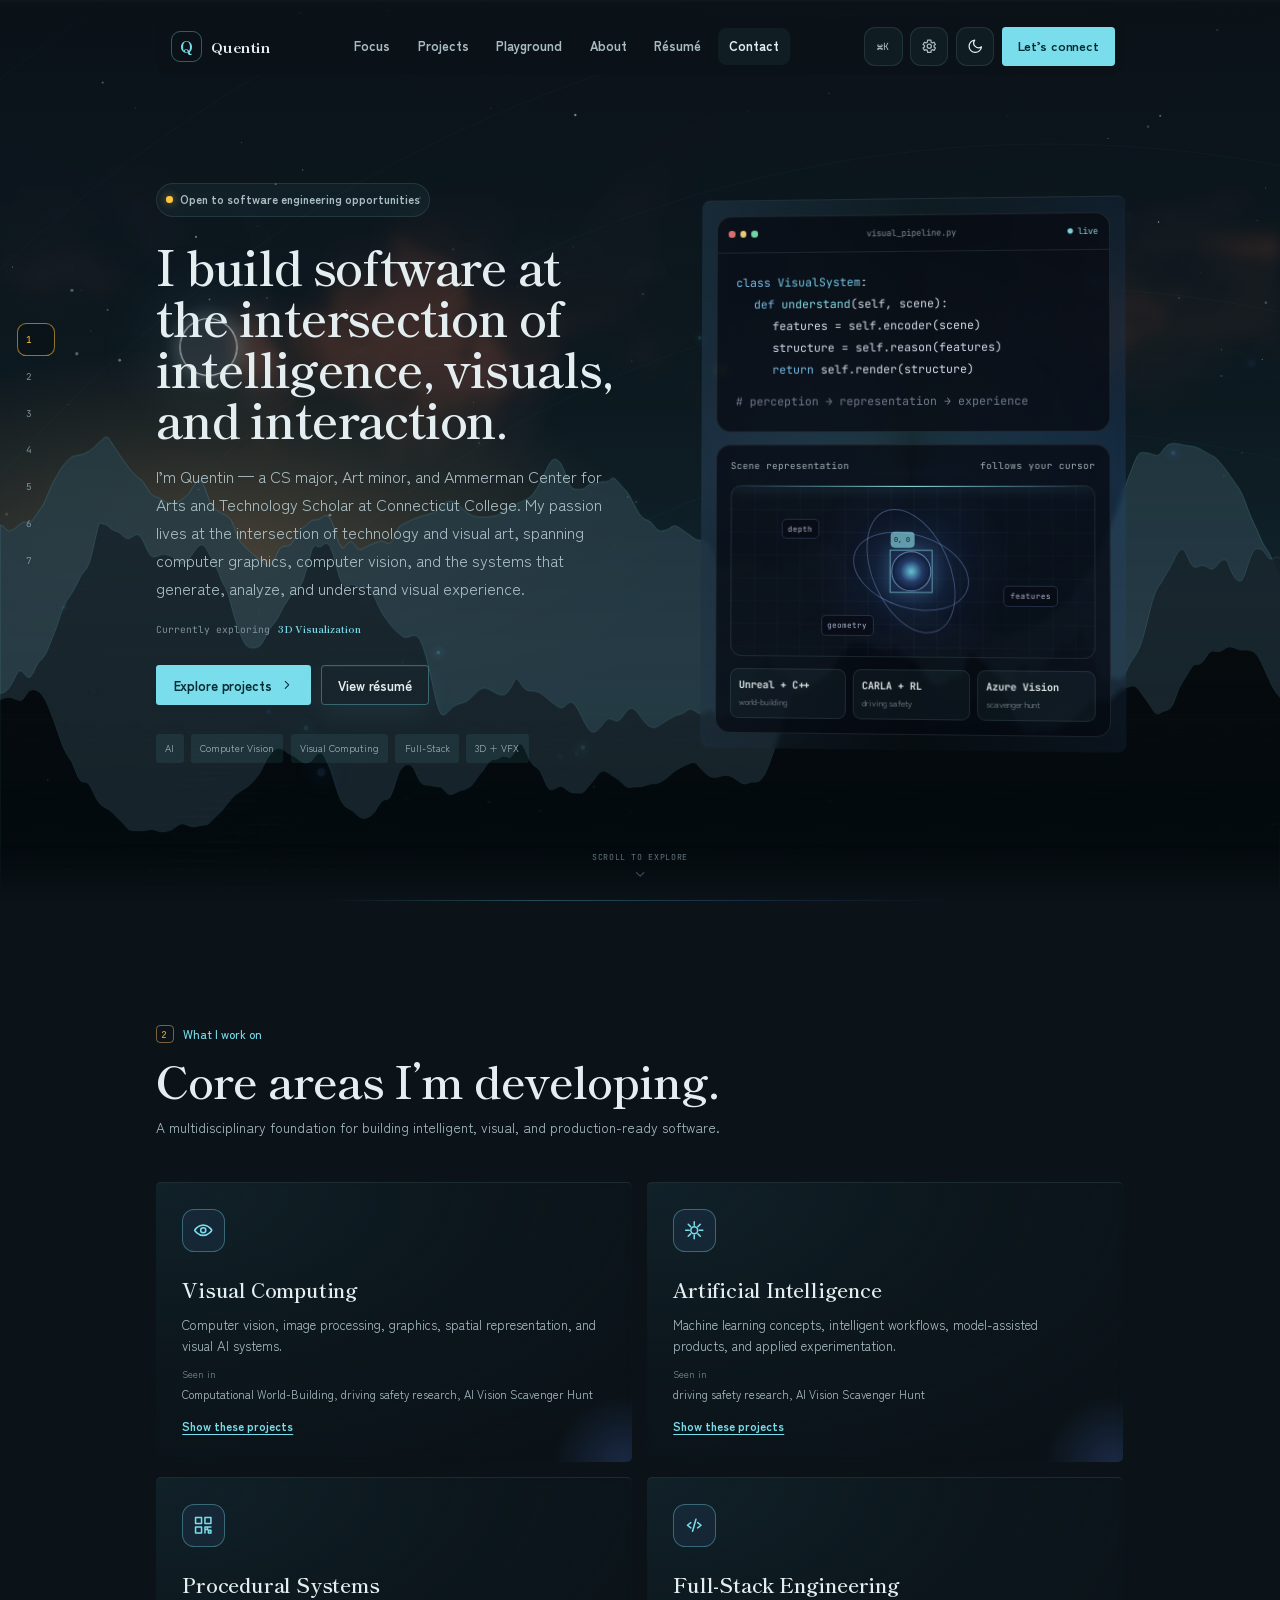
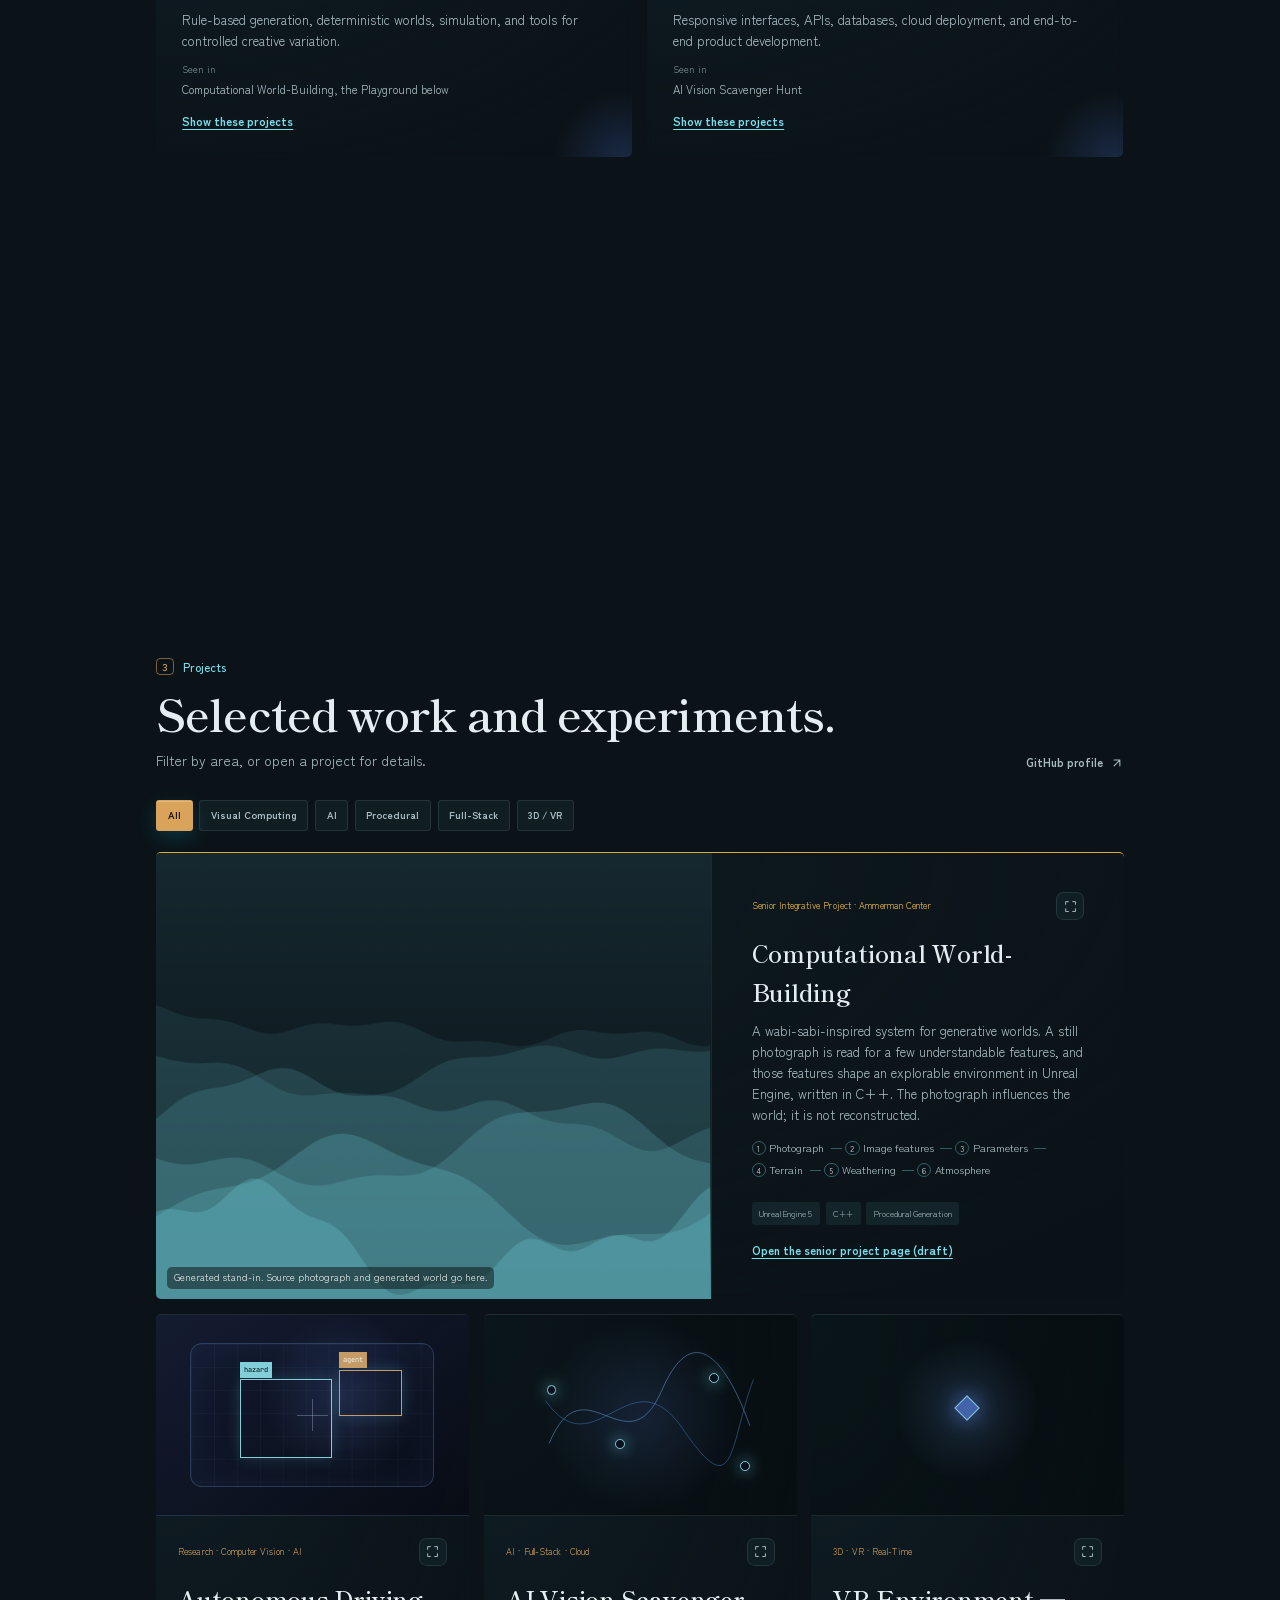
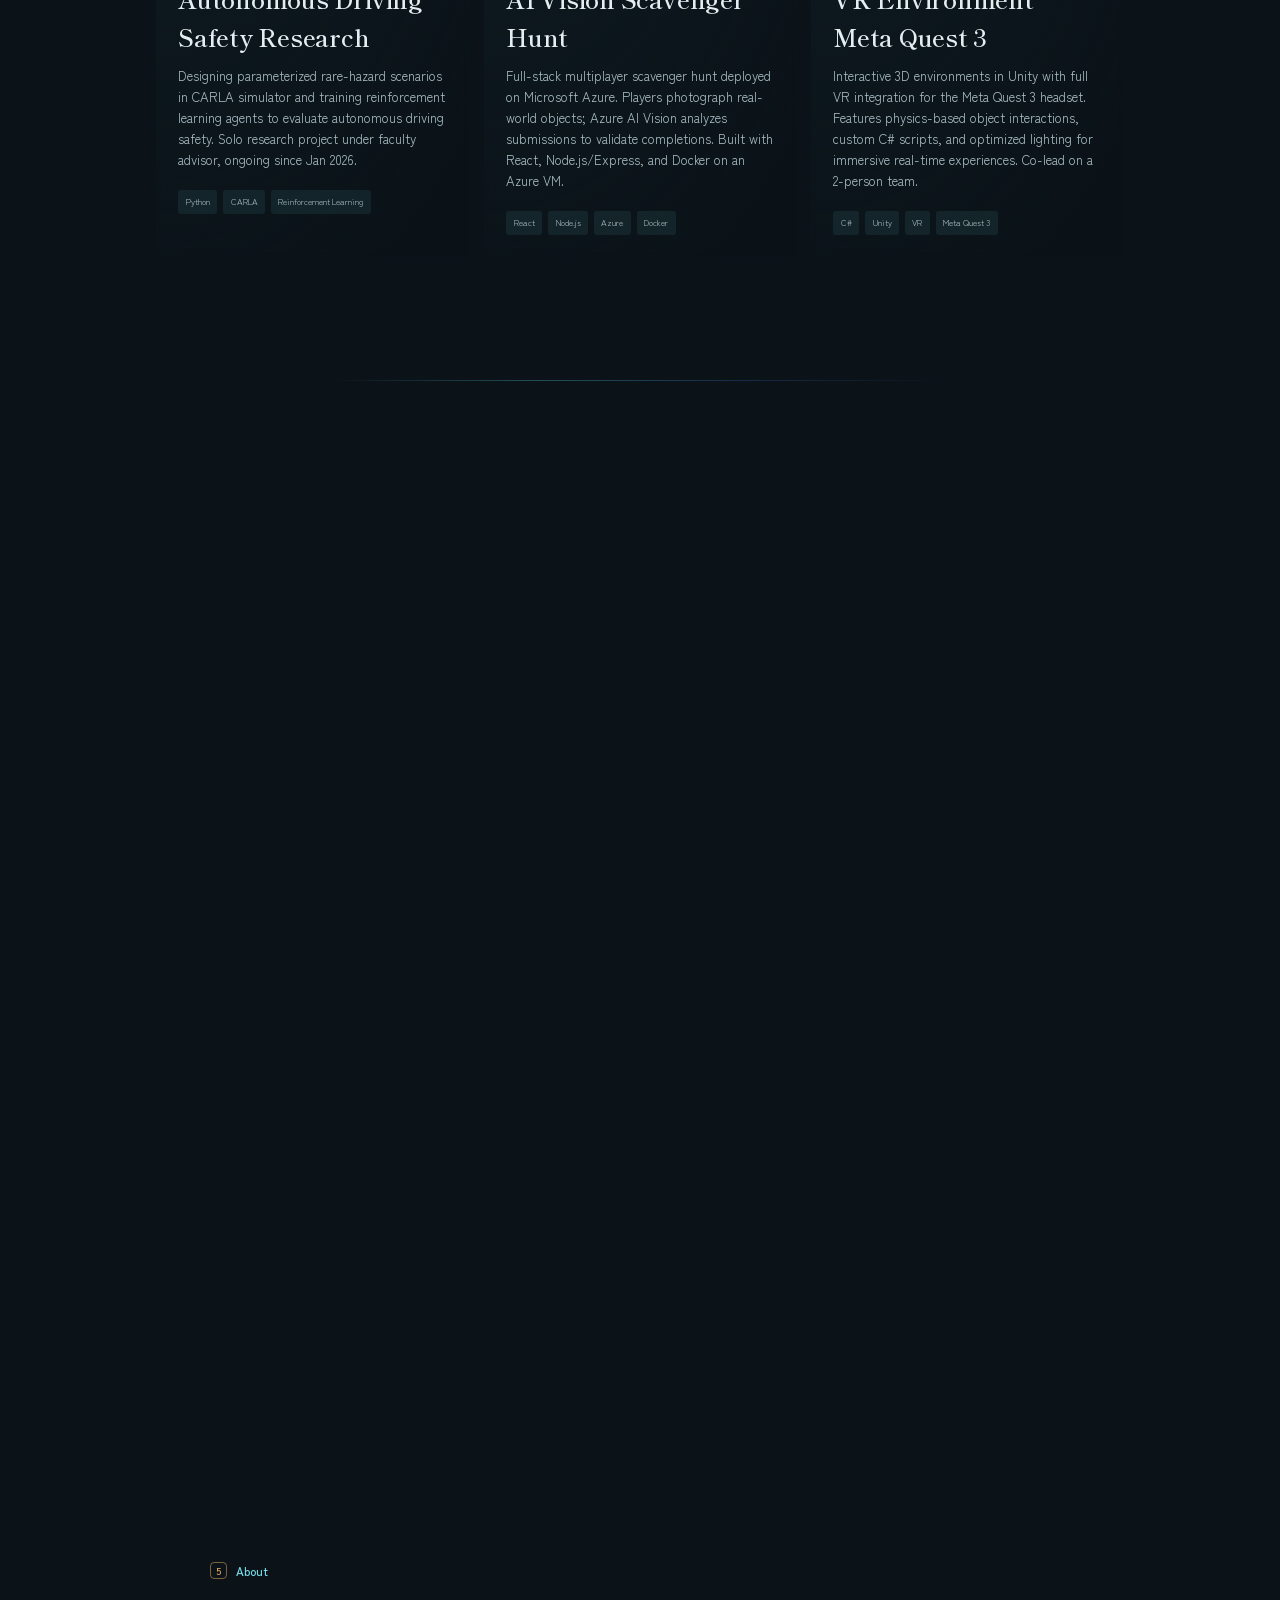
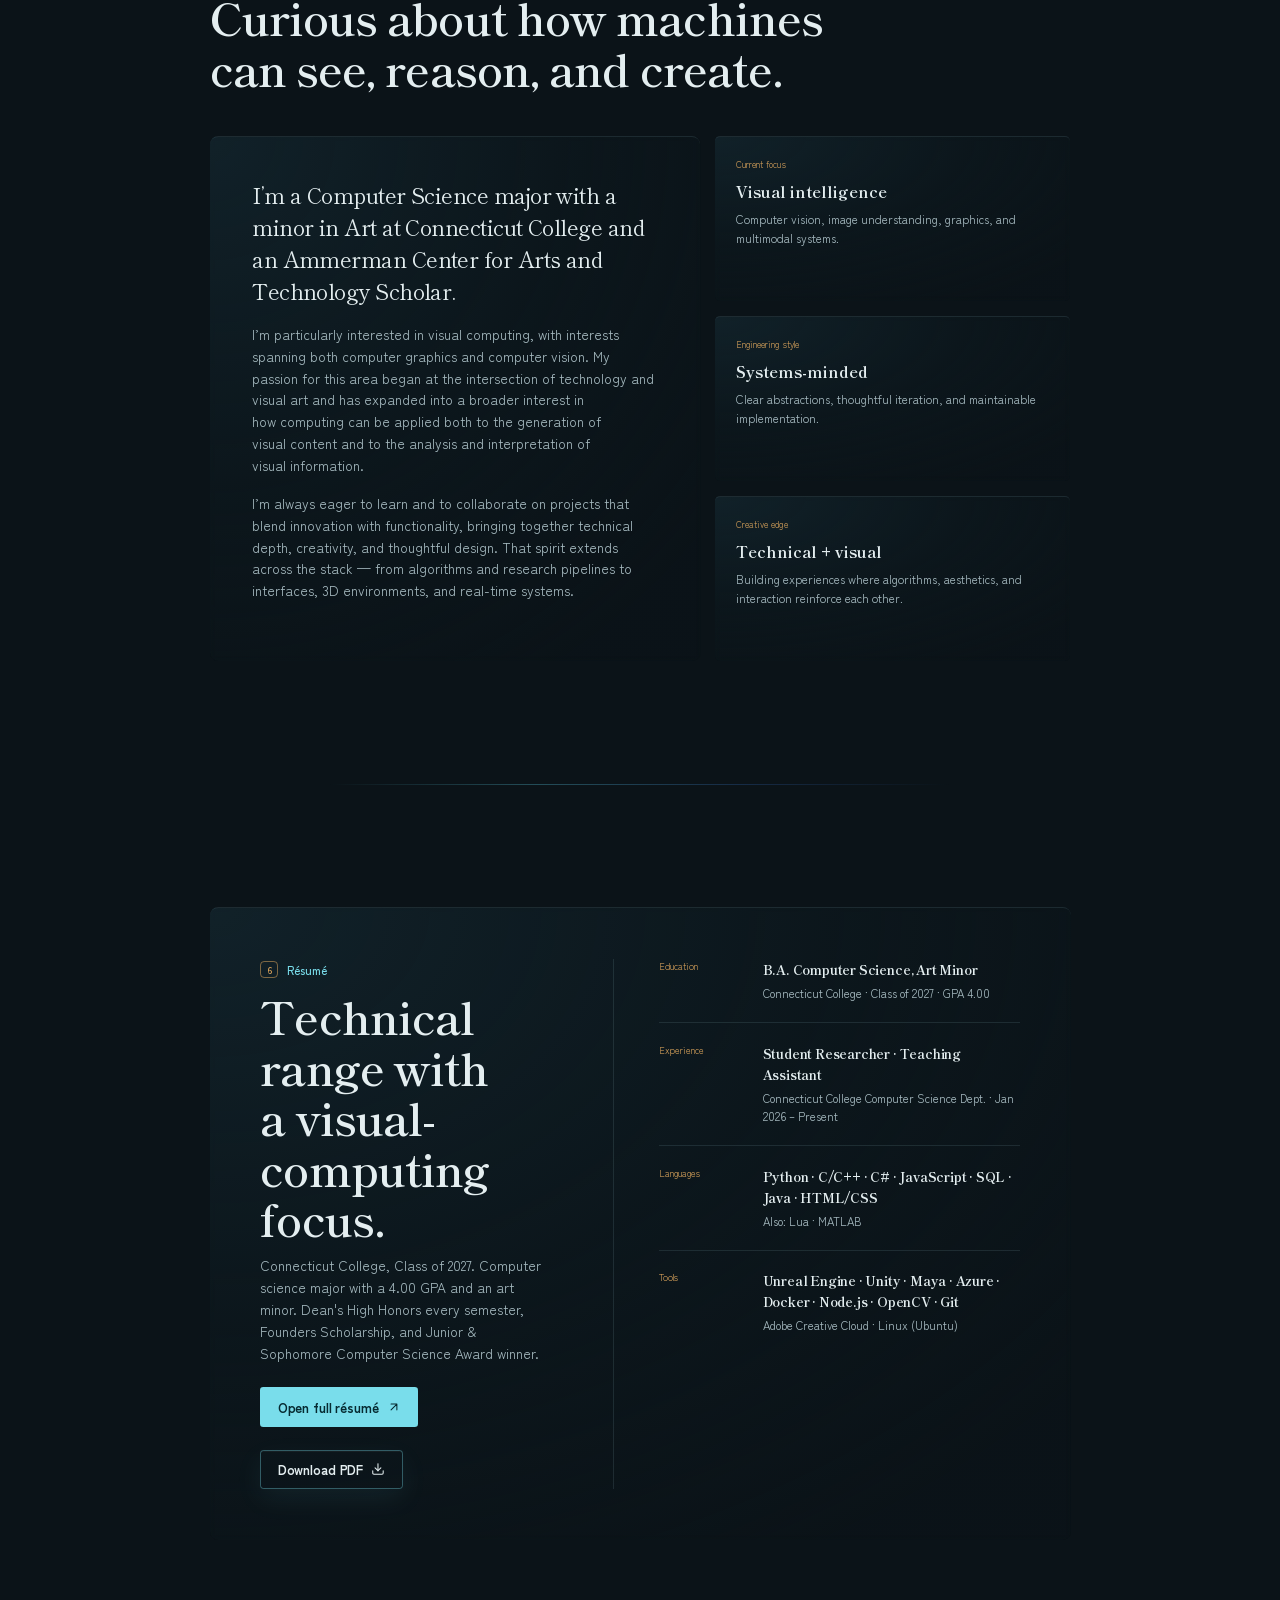
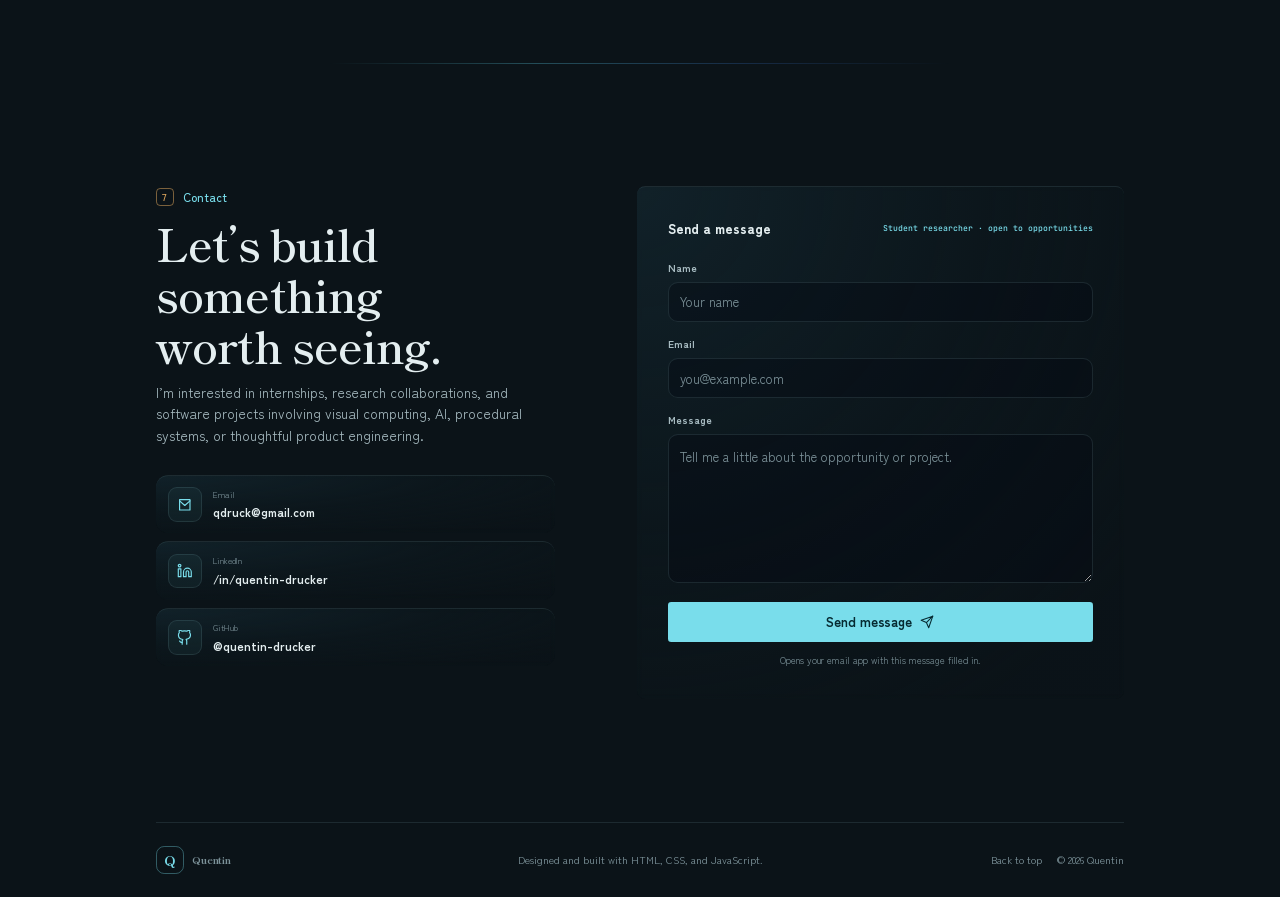
==== commit 74feebbc: "Scale content to 82% by default; keep peripheral UI near full size - Content (sections, cards, text," ====
--- a/index.html
+++ b/index.html
@@ -620,8 +620,8 @@
       <section class="settings-group ui-scale-setting" aria-labelledby="settings-display">
         <h3 class="settings-group-title" id="settings-display">Display</h3>
         <label class="range-setting" for="world-scale">
-          <span class="setting-copy"><strong>Interface size</strong><small>Size of the text and content. The middle is the default; the background always stays full size.</small></span>
-          <span class="range-control"><input id="world-scale" data-world="uiScale" type="range" min="50" max="100" step="5" /><output data-world-out="uiScale" for="world-scale"></output></span>
+          <span class="setting-copy"><strong>Interface size</strong><small>Size of the text, cards and visuals. The middle is the default. The header, side rail and background keep their size.</small></span>
+          <span class="range-control"><input id="world-scale" data-world="uiScale" type="range" min="64" max="100" step="2" /><output data-world-out="uiScale" for="world-scale"></output></span>
         </label>
       </section>
 
--- a/site.css
+++ b/site.css
@@ -446,8 +446,8 @@
 
 /* ---------------------------------------------------------------- 4
    Interface scale and breathing room.
-   On desktop the interface renders smaller than its original size (75% by
-   default, adjustable 50–100% with "Interface size" in the world controls,
+   On desktop the content renders smaller than its original size (82% by
+   default, adjustable 64–100% with "Interface size" in the world controls,
    which sets --ui-scale). It works like browser zoom, but only the content
    is scaled: the fixed background (landscape, particles, cursor glow) stays
    full size, so more of it shows around the content. Fixed full-screen
@@ -457,15 +457,18 @@
    "full screen" hero still fills the screen. Dialogs use a fixed scale so
    the settings panel doesn't resize under the pointer while its slider is
    dragged. Phones keep 100%. */
-:root { --ui-zoom: 1; }
+:root { --ui-zoom: 1; --chrome-zoom: 1; }
 @media (min-width: 900px) {
-  :root { --ui-zoom: var(--ui-scale, 0.75); }
+  /* Content (sections, cards, text, visuals, footer) follows the slider. */
+  :root { --ui-zoom: var(--ui-scale, 0.82); --chrome-zoom: 0.92; }
   main,
-  .site-footer,
+  .site-footer { zoom: var(--ui-zoom); }
+  /* Peripheral UI (header bar, section rail, back-to-top, loader) keeps a
+     fixed, near-original size so it stays easy to see and use. */
   .nav-shell,
   .section-rail,
   .back-to-top,
-  .intro-loader-panel { zoom: var(--ui-zoom); }
+  .intro-loader-panel { zoom: var(--chrome-zoom); }
   .dialog-shell { zoom: 0.85; }
 }
 @media (max-width: 899px) {
@@ -484,3 +487,9 @@
   [data-biome="ridgeline"] + [data-biome="survey"],
   [data-biome="survey"] + [data-biome="tide"] { margin-top: 18vh; }
 }
+/* The header bar's items stay at the peripheral size, but the bar lines up
+   with the content column (which follows the slider). 960px is the least
+   room its links and tools need. */
+@media (min-width: 900px) {
+  .nav-shell { width: min(max(calc(var(--max) * var(--ui-zoom) / var(--chrome-zoom)), 960px), calc(100% - 8px)); }
+}
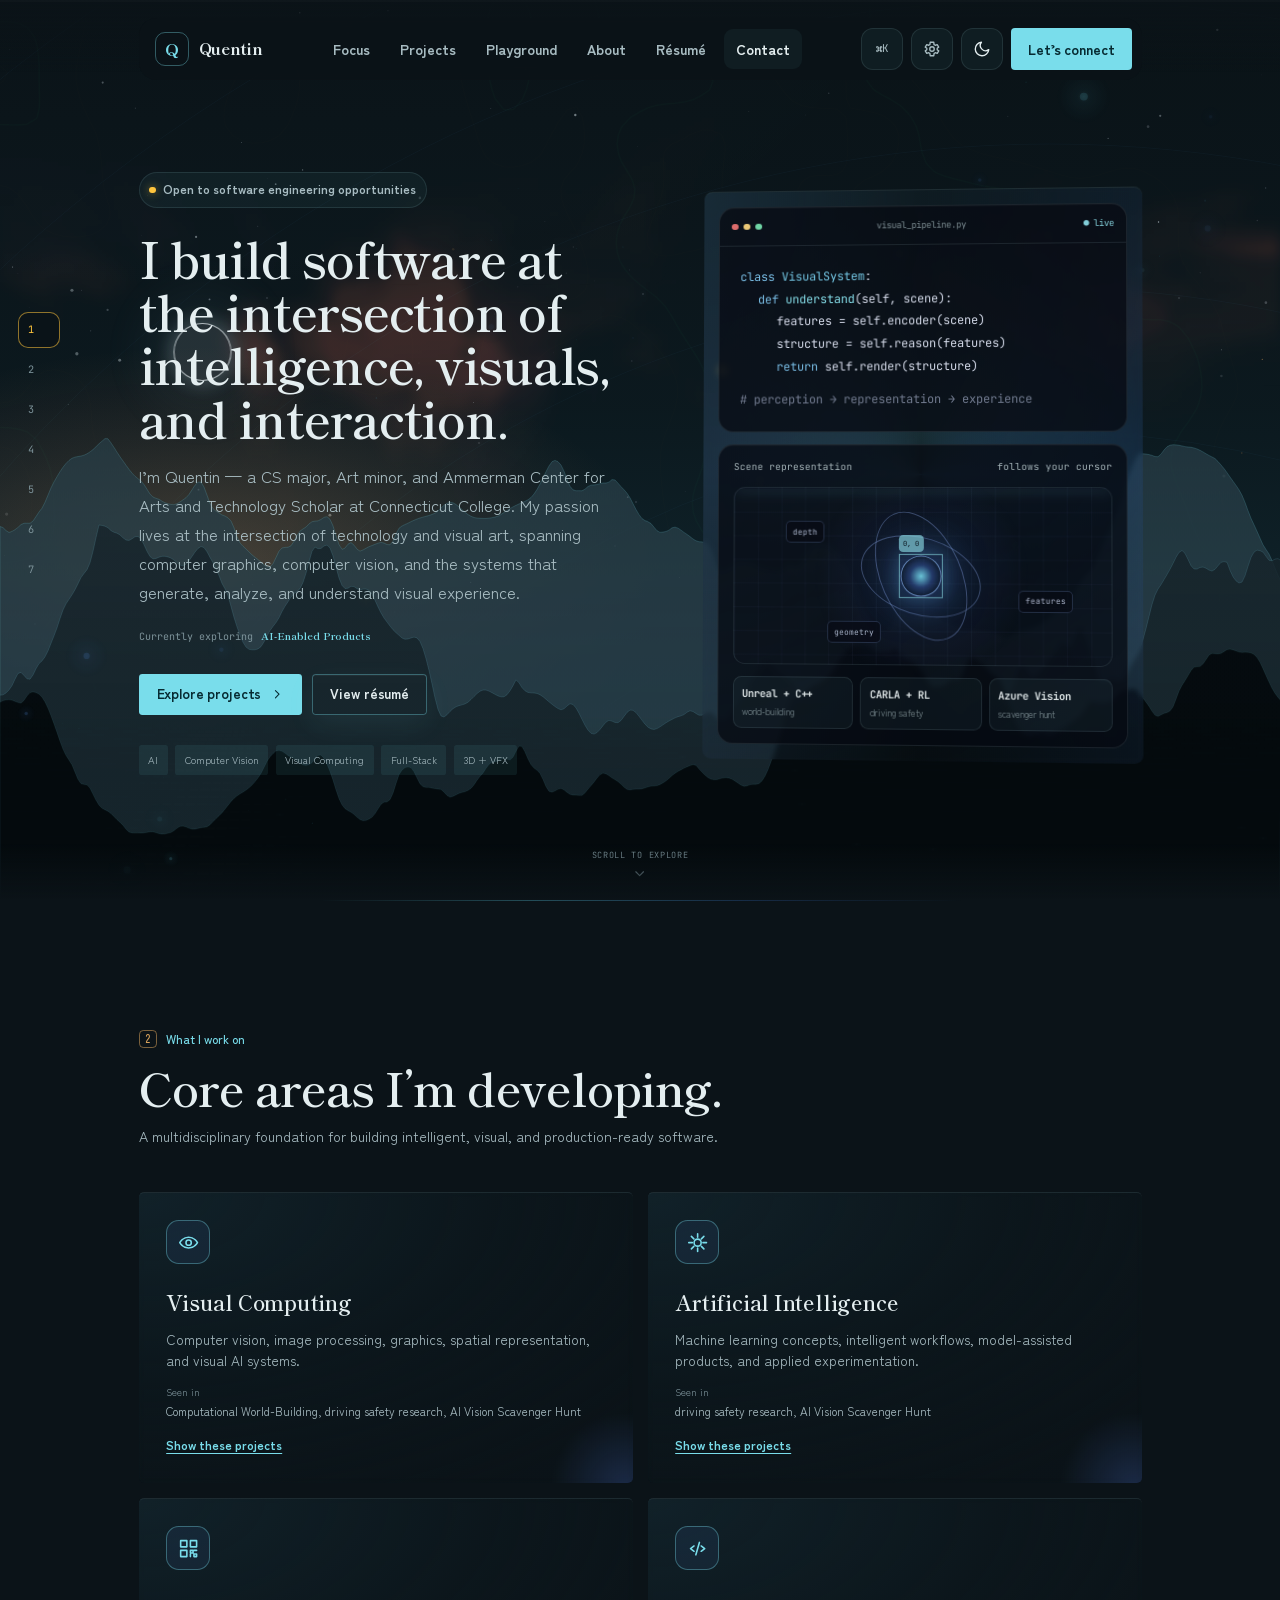
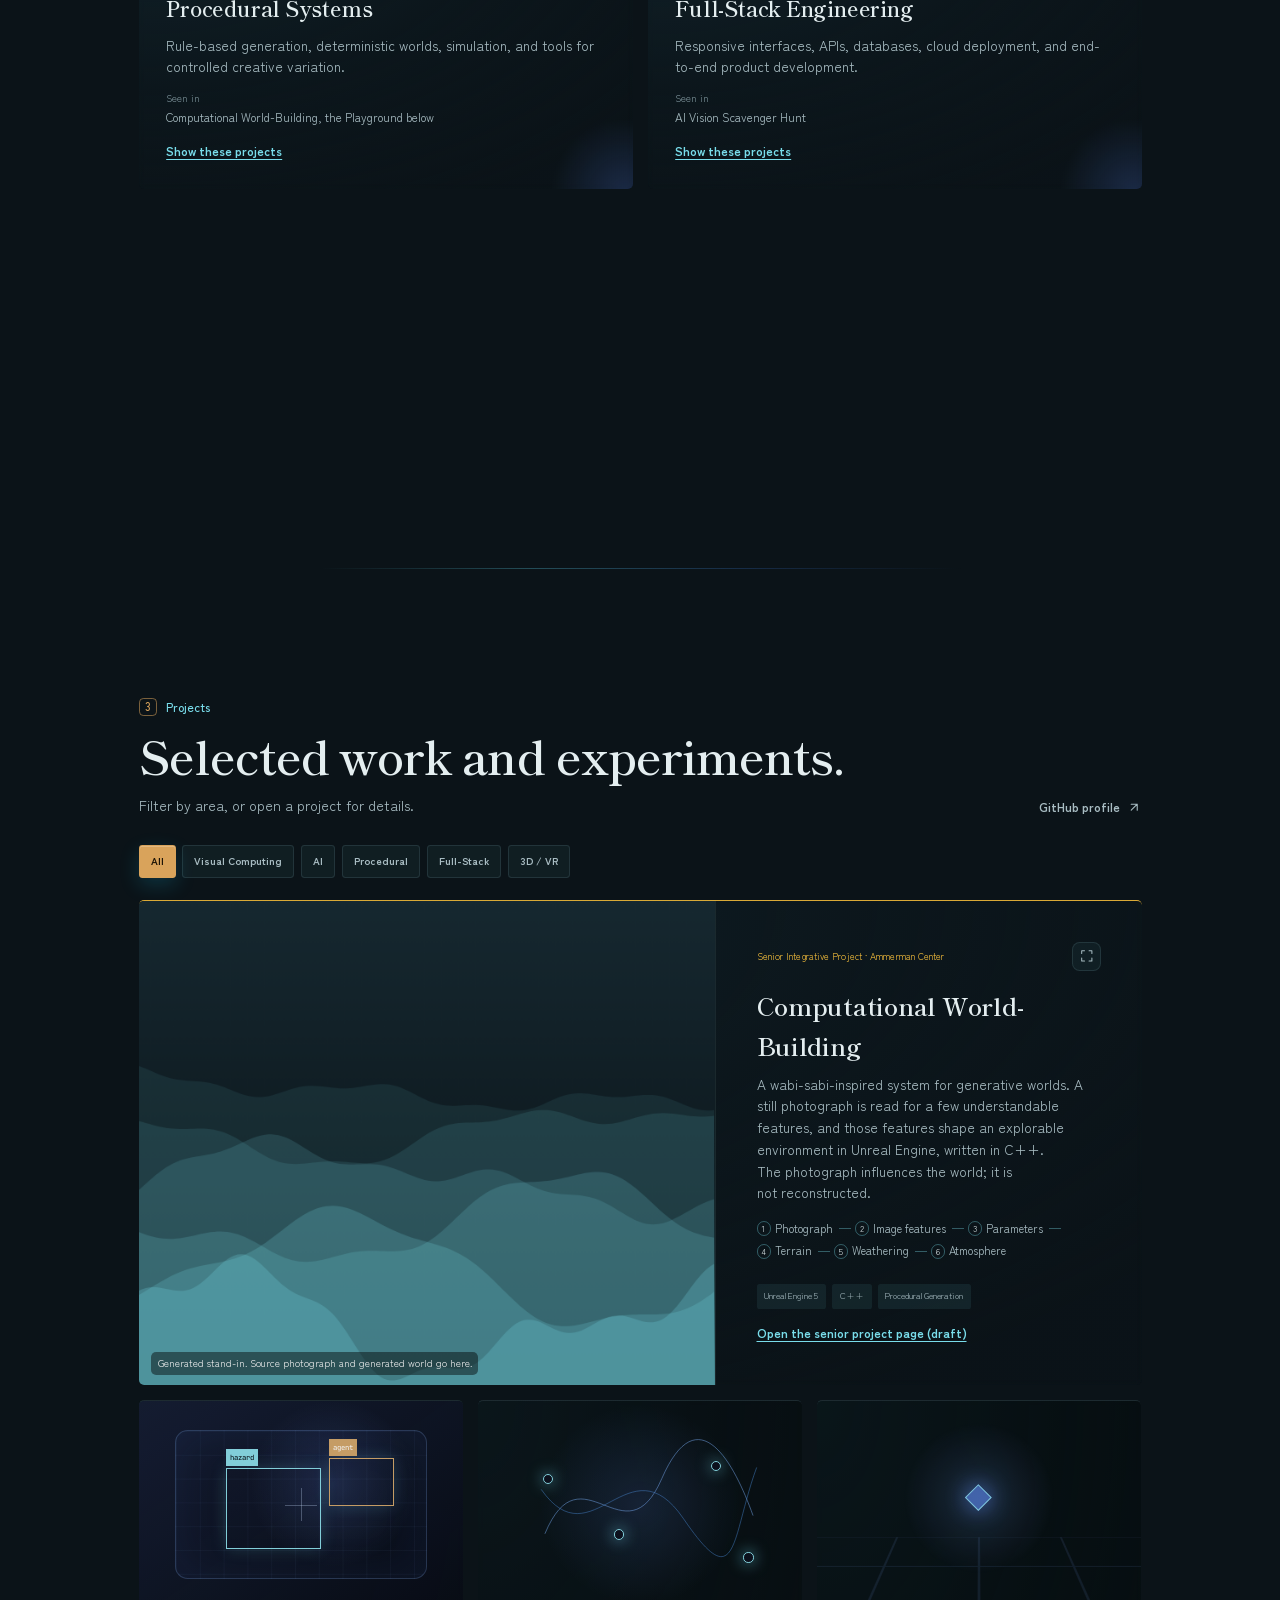
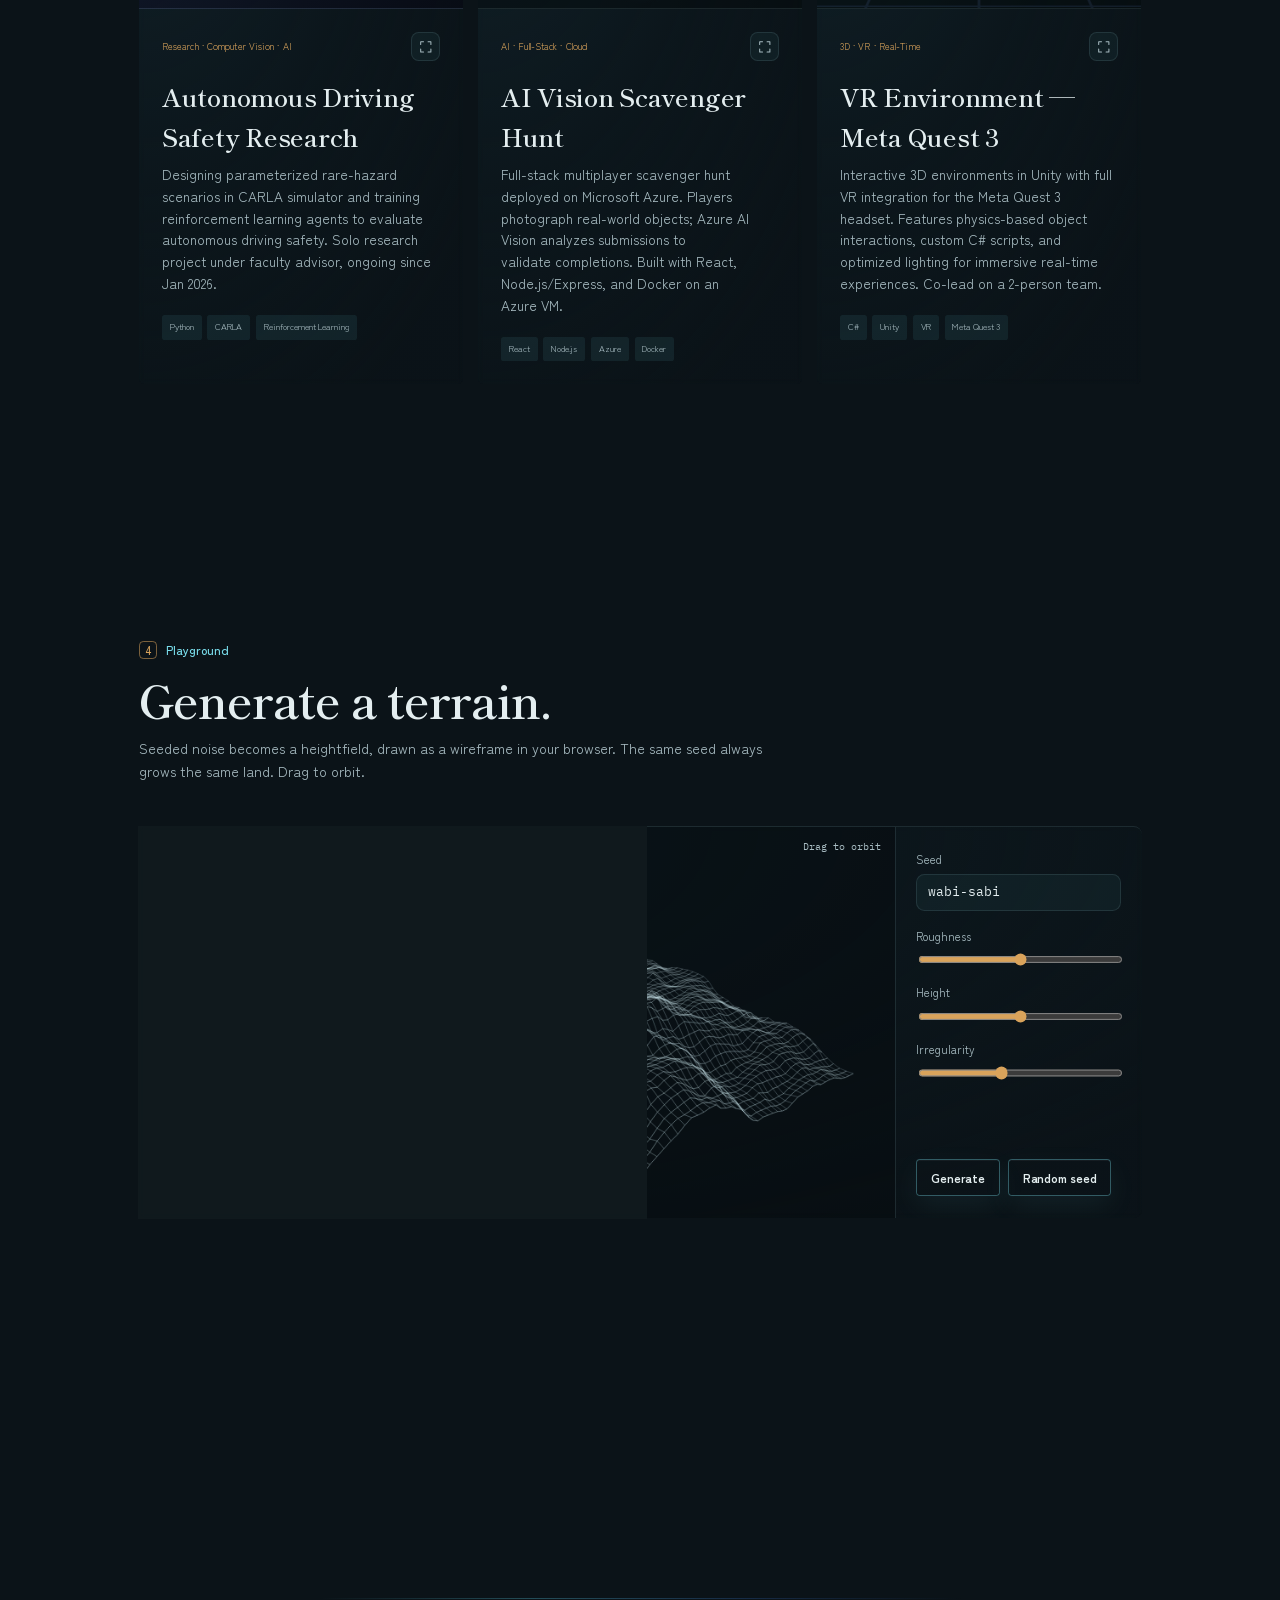
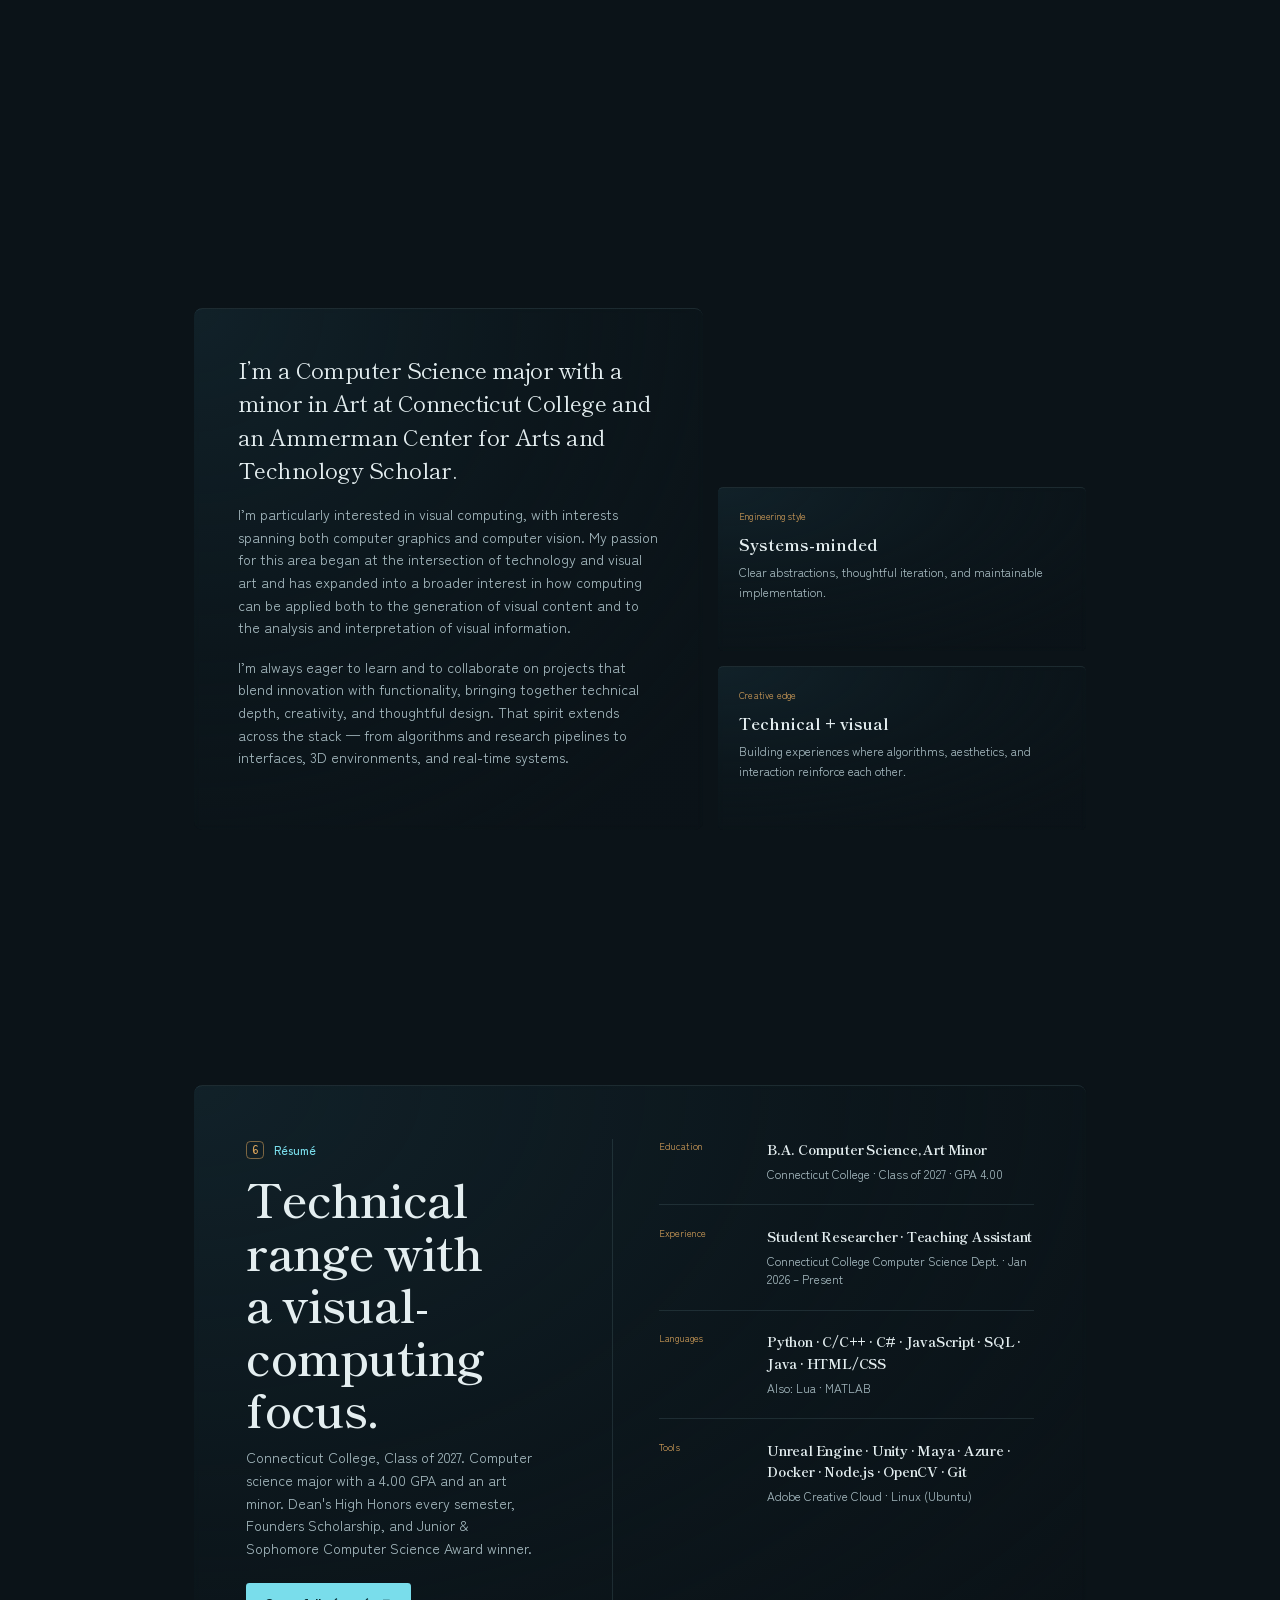
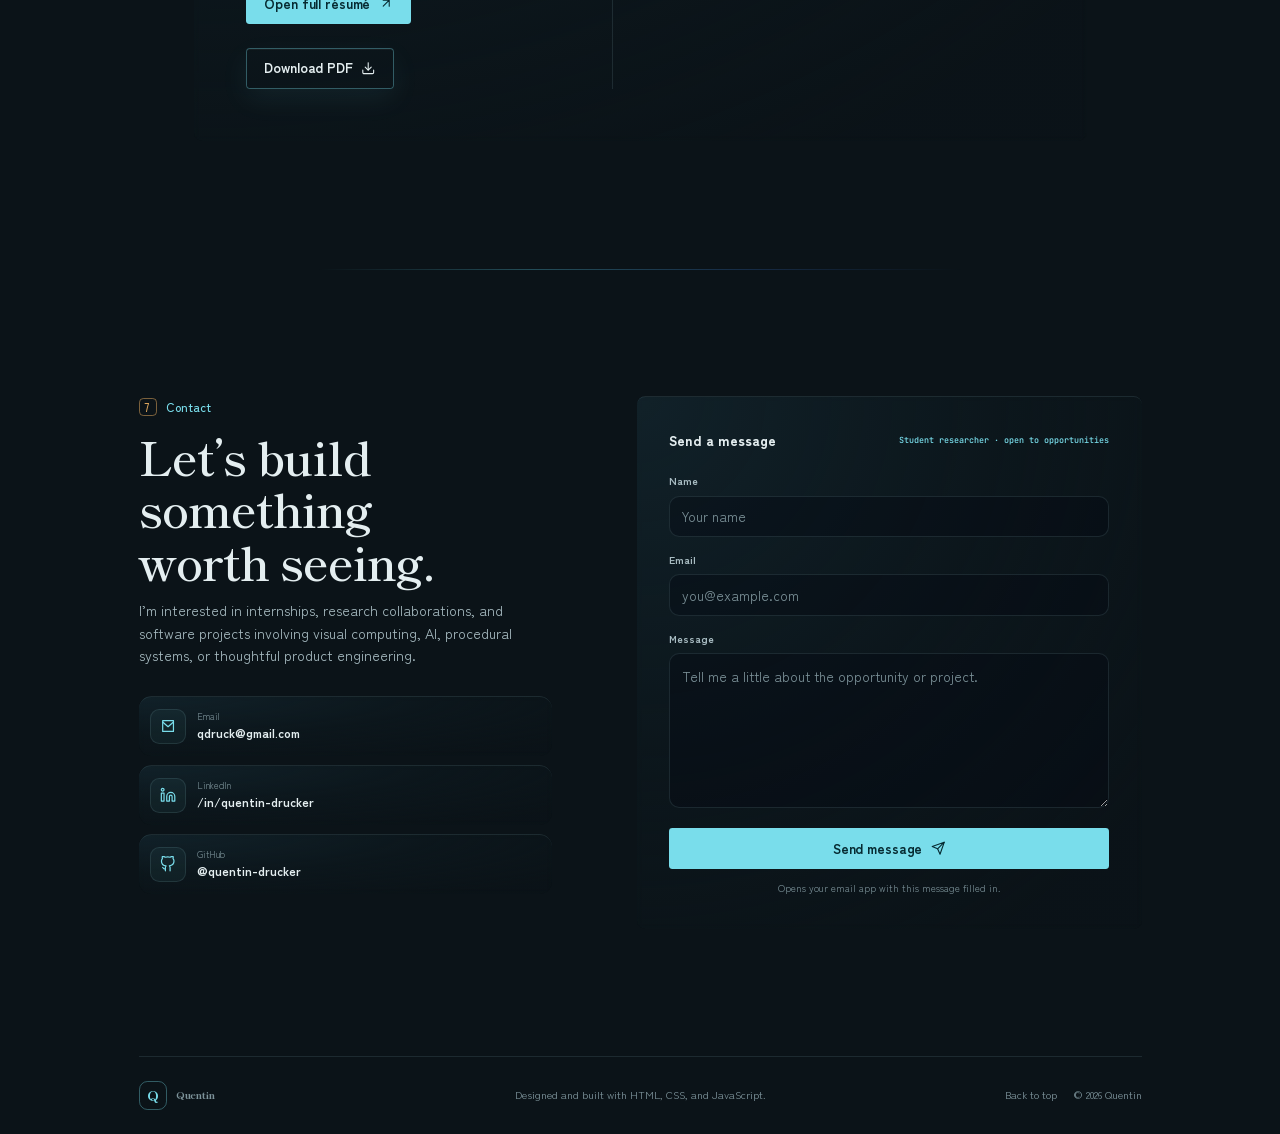
==== commit 576c679a: "Content back to 85% by default; header and rail at full size - Interface size slider: 70-100%, cente" ====
--- a/index.html
+++ b/index.html
@@ -621,7 +621,7 @@
         <h3 class="settings-group-title" id="settings-display">Display</h3>
         <label class="range-setting" for="world-scale">
           <span class="setting-copy"><strong>Interface size</strong><small>Size of the text, cards and visuals. The middle is the default. The header, side rail and background keep their size.</small></span>
-          <span class="range-control"><input id="world-scale" data-world="uiScale" type="range" min="64" max="100" step="2" /><output data-world-out="uiScale" for="world-scale"></output></span>
+          <span class="range-control"><input id="world-scale" data-world="uiScale" type="range" min="70" max="100" step="1" /><output data-world-out="uiScale" for="world-scale"></output></span>
         </label>
       </section>
 
--- a/site.css
+++ b/site.css
@@ -446,8 +446,8 @@
 
 /* ---------------------------------------------------------------- 4
    Interface scale and breathing room.
-   On desktop the content renders smaller than its original size (82% by
-   default, adjustable 64–100% with "Interface size" in the world controls,
+   On desktop the content renders smaller than its original size (85% by
+   default, adjustable 70–100% with "Interface size" in the world controls,
    which sets --ui-scale). It works like browser zoom, but only the content
    is scaled: the fixed background (landscape, particles, cursor glow) stays
    full size, so more of it shows around the content. Fixed full-screen
@@ -460,11 +460,11 @@
 :root { --ui-zoom: 1; --chrome-zoom: 1; }
 @media (min-width: 900px) {
   /* Content (sections, cards, text, visuals, footer) follows the slider. */
-  :root { --ui-zoom: var(--ui-scale, 0.82); --chrome-zoom: 0.92; }
+  :root { --ui-zoom: var(--ui-scale, 0.85); --chrome-zoom: 1; }
   main,
   .site-footer { zoom: var(--ui-zoom); }
-  /* Peripheral UI (header bar, section rail, back-to-top, loader) keeps a
-     fixed, near-original size so it stays easy to see and use. */
+  /* Peripheral UI (header bar, section rail, back-to-top, loader) stays at
+     its original size, ignoring the slider, so it stays easy to see and use. */
   .nav-shell,
   .section-rail,
   .back-to-top,
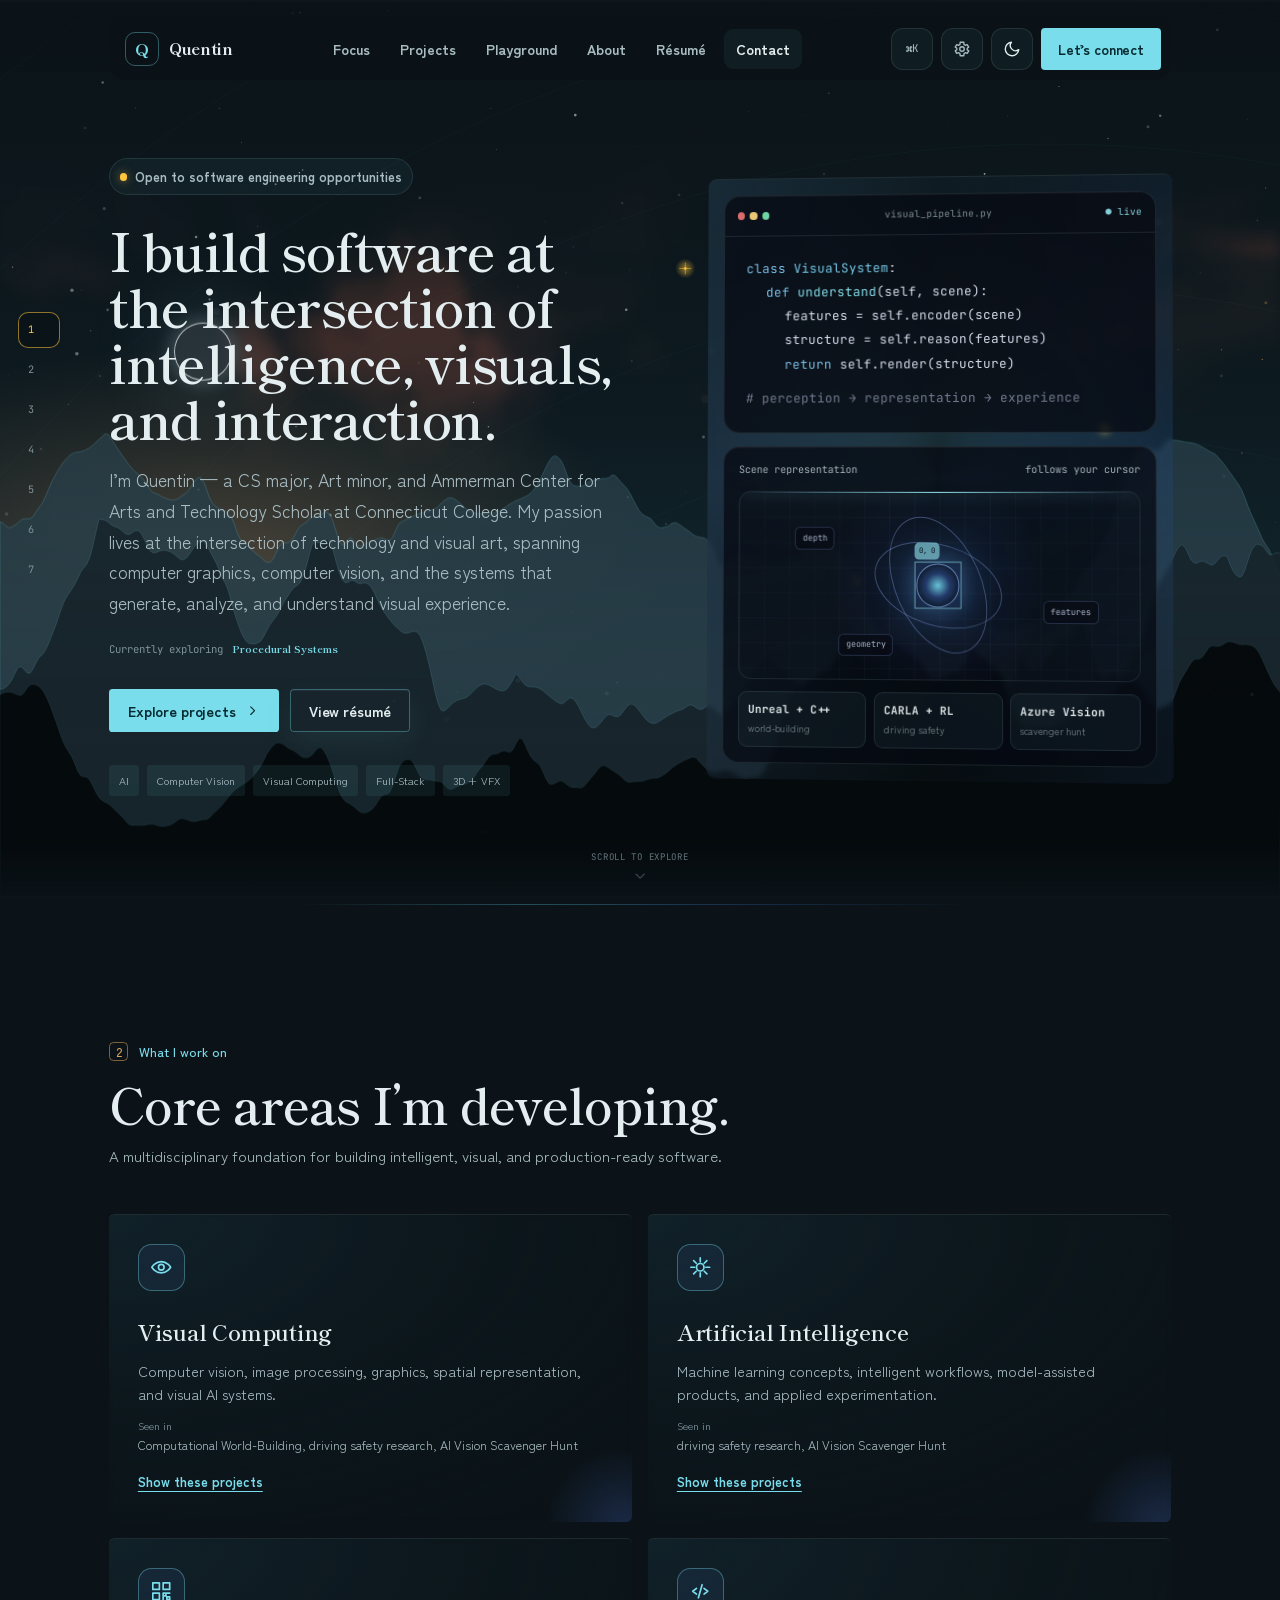
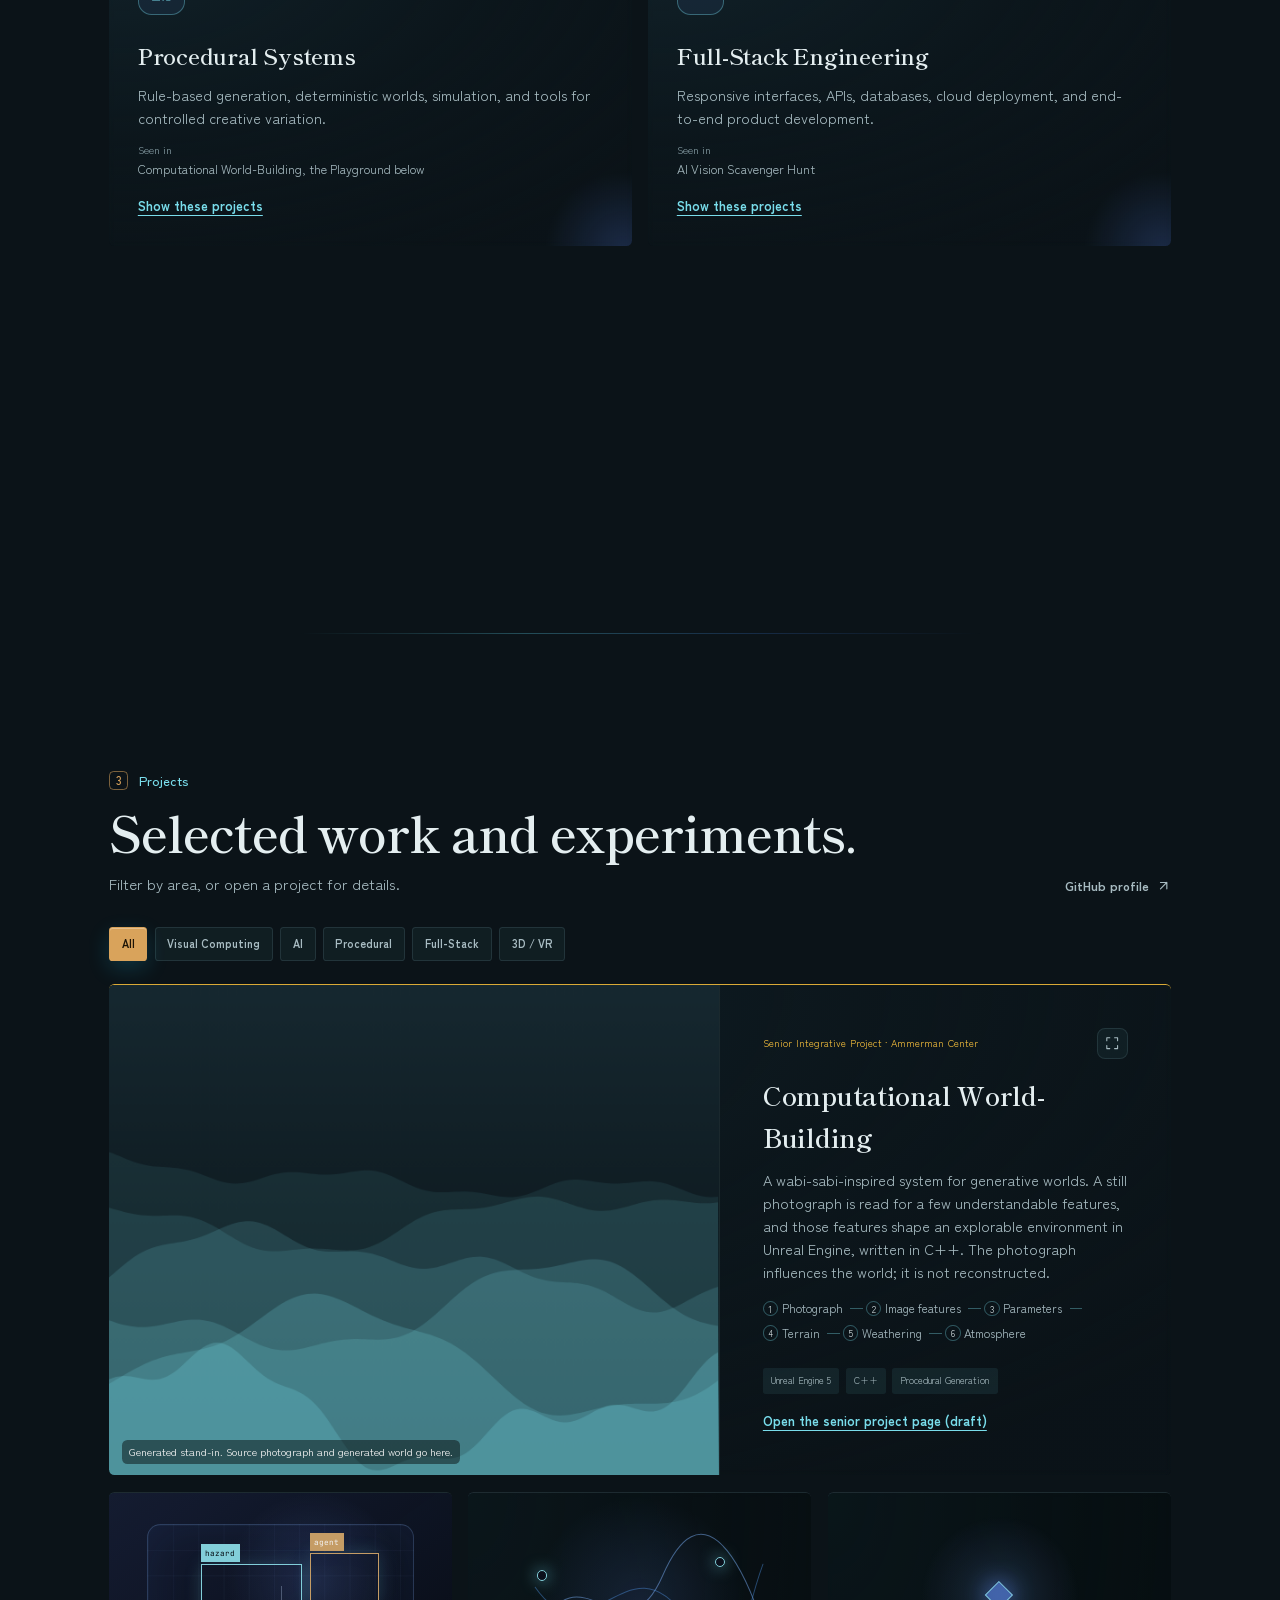
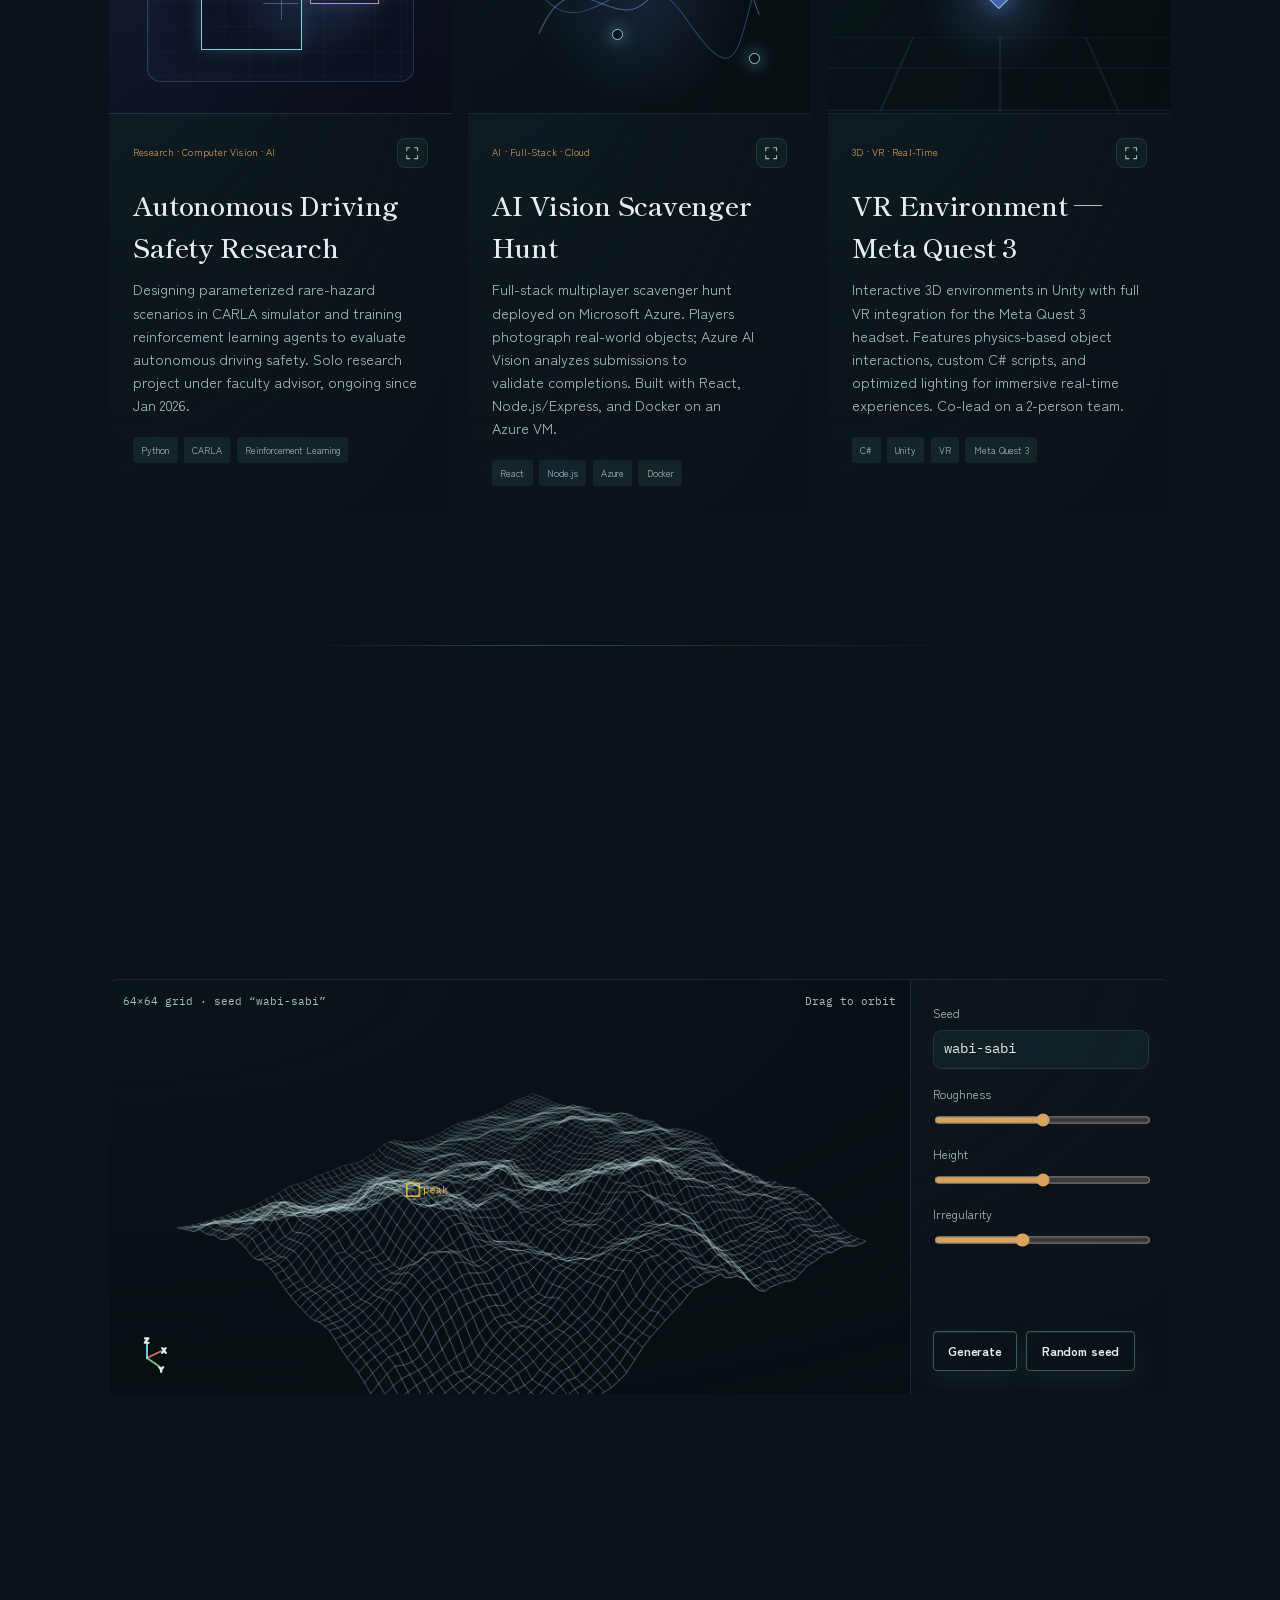
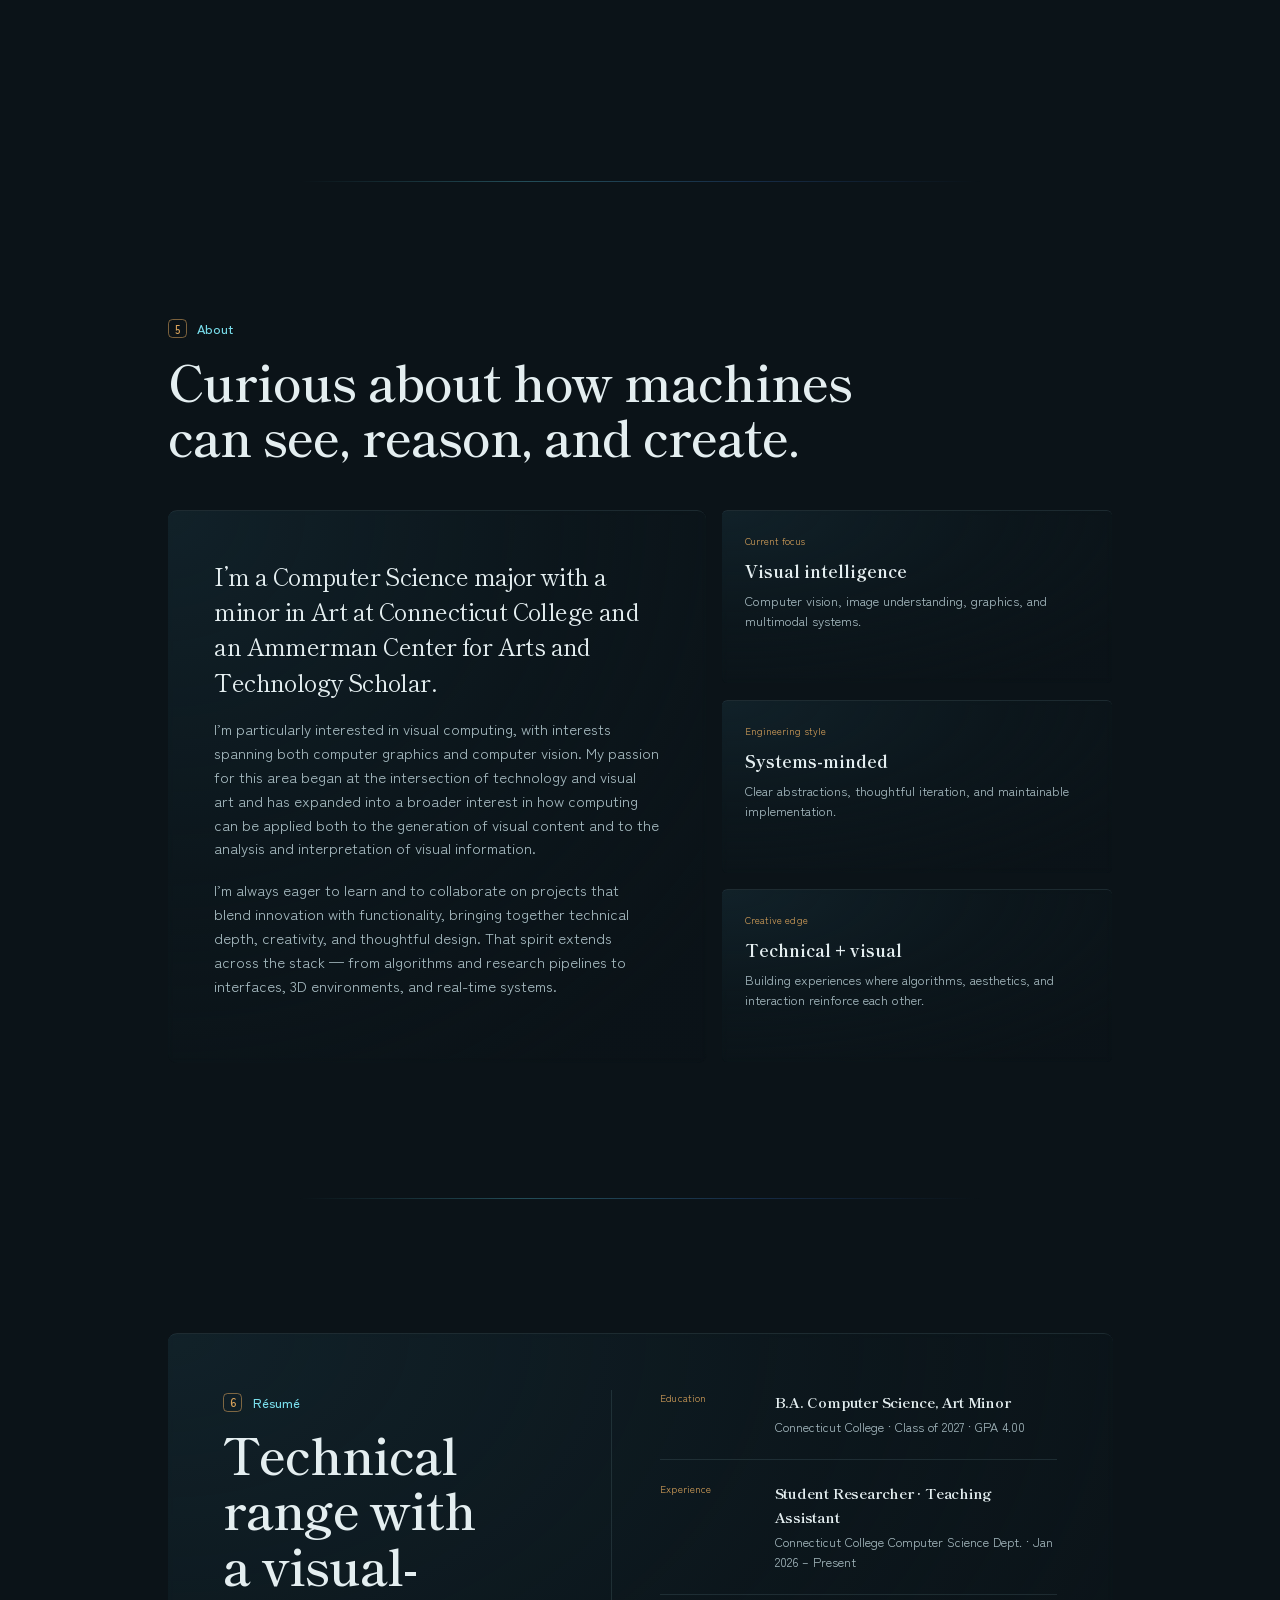
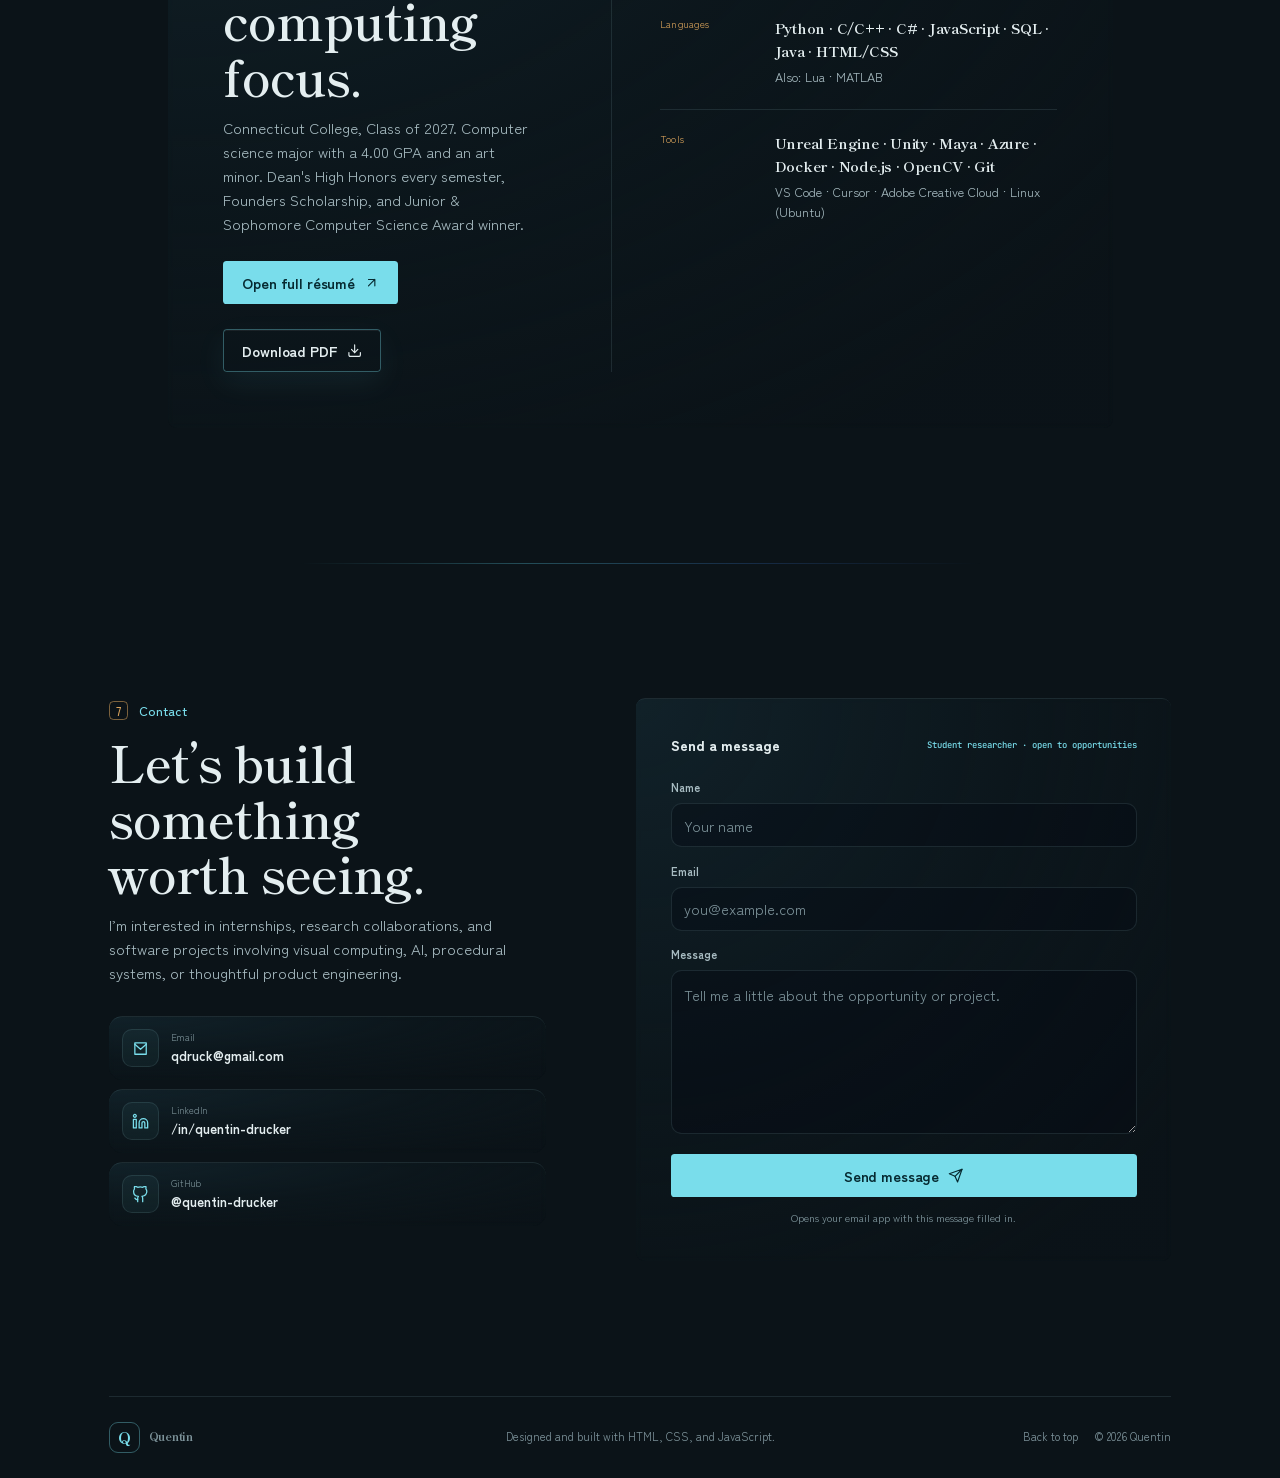
==== commit fe4cb248: "Settings audit, new defaults, entry-direction card flash, editor list - Audited every world control " ====
--- a/index.html
+++ b/index.html
@@ -506,7 +506,7 @@
             <span>Tools</span>
             <div>
               <strong>Unreal Engine · Unity · Maya · Azure · Docker · Node.js · OpenCV · Git</strong>
-              <p>Adobe Creative Cloud · Linux (Ubuntu)</p>
+              <p>VS Code · Cursor · Adobe Creative Cloud · Linux (Ubuntu)</p>
             </div>
           </div>
         </div>
@@ -621,7 +621,7 @@
         <h3 class="settings-group-title" id="settings-display">Display</h3>
         <label class="range-setting" for="world-scale">
           <span class="setting-copy"><strong>Interface size</strong><small>Size of the text, cards and visuals. The middle is the default. The header, side rail and background keep their size.</small></span>
-          <span class="range-control"><input id="world-scale" data-world="uiScale" type="range" min="70" max="100" step="1" /><output data-world-out="uiScale" for="world-scale"></output></span>
+          <span class="range-control"><input id="world-scale" data-world="uiScale" type="range" min="75" max="105" step="1" /><output data-world-out="uiScale" for="world-scale"></output></span>
         </label>
       </section>
 
@@ -647,7 +647,7 @@
           <span class="range-control"><input id="world-contours" data-world="contourDetail" type="range" min="6" max="24" step="1" /><output data-world-out="contourDetail" for="world-contours"></output></span>
         </label>
         <label class="range-setting" for="world-stars">
-          <span class="setting-copy"><strong>Stars</strong><small>Star count in the night sky above the mountains and the sea.</small></span>
+          <span class="setting-copy"><strong>Stars</strong><small>Star count in the night sky above the mountains and the sea. 0 clears the sky.</small></span>
           <span class="range-control"><input id="world-stars" data-world="stars" type="range" min="0" max="250" step="10" /><output data-world-out="stars" for="world-stars"></output></span>
         </label>
         <label class="range-setting" for="world-nebula">
@@ -670,9 +670,13 @@
           <span class="setting-copy"><strong>Time of day</strong><small>Set the moon, glow and reflection by hand. Turn off “Time follows scroll” to use it.</small></span>
           <span class="range-control"><input id="world-time" data-world="timeOfDay" type="range" min="0" max="100" step="1" /><output data-world-out="timeOfDay" for="world-time"></output></span>
         </label>
-        <label class="range-setting" for="world-light">
-          <span class="setting-copy"><strong>Cursor light</strong><small>Size of the green glow that lights up the contour map around your pointer, behind Projects and Playground.</small></span>
-          <span class="range-control"><input id="world-light" data-world="cursorLight" type="range" min="0" max="480" step="20" /><output data-world-out="cursorLight" for="world-light"></output></span>
+        <label class="range-setting" for="world-glow">
+          <span class="setting-copy"><strong>Cursor glow</strong><small>Size and brightness of the soft light that follows your pointer, and of the green lit patch on the map behind Projects. 0 turns it off.</small></span>
+          <span class="range-control"><input id="world-glow" data-world="cursorGlow" type="range" min="0" max="200" step="10" /><output data-world-out="cursorGlow" for="world-glow"></output></span>
+        </label>
+        <label class="range-setting" for="world-flash">
+          <span class="setting-copy"><strong>Card flash</strong><small>Strength of the light that sweeps across a card or button from where your pointer enters it. 0 turns it off.</small></span>
+          <span class="range-control"><input id="world-flash" data-world="flash" type="range" min="0" max="200" step="10" /><output data-world-out="flash" for="world-flash"></output></span>
         </label>
       </section>
 
@@ -698,7 +702,7 @@
             <span class="range-control"><input id="particle-density" type="range" min="0" max="100" step="10" value="70" /><output id="particle-density-value" for="particle-density">70%</output></span>
           </label>
           <label class="range-setting" for="world-speed">
-            <span class="setting-copy"><strong>Particle speed</strong><small>How fast the particles drift and swirl.</small></span>
+            <span class="setting-copy"><strong>Particle speed</strong><small>How fast the particles drift and swirl. 0 holds them still.</small></span>
             <span class="range-control"><input id="world-speed" data-world="moteSpeed" type="range" min="0" max="250" step="10" /><output data-world-out="moteSpeed" for="world-speed"></output></span>
           </label>
         </div>
@@ -712,7 +716,7 @@
       <section class="settings-group" aria-labelledby="settings-atmosphere">
         <h3 class="settings-group-title" id="settings-atmosphere">Atmosphere</h3>
         <label class="setting-switch" for="world-fog">
-          <span class="setting-copy"><strong>Fog reveal</strong><small>Sections clear in like fog lifting as they scroll into view.</small></span>
+          <span class="setting-copy"><strong>Fog reveal</strong><small>Sections clear in like fog lifting as they scroll into view (applies to sections you haven’t reached yet).</small></span>
           <span class="switch-control">
             <input id="world-fog" data-world="fogReveal" type="checkbox" role="switch" />
             <span class="switch-track" aria-hidden="true"><span class="switch-thumb"></span></span>
--- a/site.css
+++ b/site.css
@@ -75,18 +75,38 @@
   background: linear-gradient(90deg, rgba(var(--fx), 0.22), rgb(var(--fx)), rgb(var(--fx-2)));
   box-shadow: 0 0 calc(16px * var(--fx-glow)) rgba(var(--fx), calc(0.64 * var(--fx-glow)));
 }
+/* Cursor glow. --cursor-glow (0–2, default 1) comes from the "Cursor glow"
+   world control: it scales the glow's size (0.5×–1.5×) and brightness
+   (0×–2×); at 0 the glow is hidden (html.no-cursor-glow). */
 #cursor-aura {
-  width: var(--aura-size);
-  height: var(--aura-size);
-  margin: calc(var(--aura-size) / -2) 0 0 calc(var(--aura-size) / -2);
-  background: radial-gradient(circle, rgba(var(--fx), 0.105) 0%, rgba(var(--fx), 0.05) 24%, rgba(var(--fx-2), 0.026) 48%, transparent 72%);
+  --aura-scaled: calc(var(--aura-size) * (0.5 + 0.5 * var(--cursor-glow, 1)));
+  width: var(--aura-scaled);
+  height: var(--aura-scaled);
+  margin: calc(var(--aura-scaled) / -2) 0 0 calc(var(--aura-scaled) / -2);
+  background: radial-gradient(circle, rgba(var(--fx), calc(0.105 * var(--cursor-glow, 1))) 0%, rgba(var(--fx), calc(0.05 * var(--cursor-glow, 1))) 24%, rgba(var(--fx-2), calc(0.026 * var(--cursor-glow, 1))) 48%, transparent 72%);
   mix-blend-mode: var(--aura-blend);
 }
+html.no-cursor-glow #cursor-aura { display: none; }
 .hover-light {
   background: radial-gradient(330px circle at var(--pointer-x, 50%) var(--pointer-y, 50%), rgba(var(--fx), 0.1), rgba(var(--fx-2), 0.035) 35%, transparent 68%);
 }
+/* Entry flash band (positioned and animated by playEntryFlash in script.js).
+   The original fixed left-to-right CSS animation is switched off. --flash
+   is the brightness: 0.75 by default (25% below the original), set by the
+   "Card flash" world control; 0 disables it. */
+:root { --flash: 0.75; }
 .shimmer-surface {
-  background: linear-gradient(90deg, transparent 0%, rgba(var(--fx), 0.03) 24%, rgba(var(--fx), 0.16) 50%, rgba(var(--fx), 0.06) 67%, transparent 100%);
+  inset: auto;
+  left: 0;
+  top: 0;
+  width: 0;
+  height: 0;
+  border-radius: 0;
+  opacity: 0;
+  transform: none;
+  animation: none !important;
+  background: linear-gradient(90deg, transparent 0%, rgba(var(--fx), calc(0.03 * var(--flash))) 24%, rgba(var(--fx), calc(0.16 * var(--flash))) 50%, rgba(var(--fx), calc(0.06 * var(--flash))) 67%, transparent 100%);
+  will-change: transform, opacity;
 }
 .mote-ripple {
   border-color: rgba(var(--fx), 0.75);
@@ -404,7 +424,7 @@
 html:not([data-style="original"])[data-theme="light"] .glow-one { background: var(--glow-one); }
 html:not([data-style="original"])[data-theme="light"] .glow-two { background: var(--glow-two); }
 html:not([data-style="original"])[data-theme="light"] #cursor-aura {
-  background: radial-gradient(circle, rgba(var(--fx), 0.12) 0%, rgba(var(--fx-2), 0.05) 30%, transparent 72%);
+  background: radial-gradient(circle, rgba(var(--fx), calc(0.12 * var(--cursor-glow, 1))) 0%, rgba(var(--fx-2), calc(0.05 * var(--cursor-glow, 1))) 30%, transparent 72%);
 }
 
 
--- a/ridgeline.css
+++ b/ridgeline.css
@@ -351,8 +351,8 @@
 .ls-contours-lit {
   opacity: 0;
   transition: opacity 400ms ease;
-  -webkit-mask-image: radial-gradient(var(--lit-r, 240px) circle at var(--lit-x, -999px) var(--lit-y, -999px), #000 0%, rgba(0, 0, 0, 0.35) 45%, transparent 100%);
-  mask-image: radial-gradient(var(--lit-r, 240px) circle at var(--lit-x, -999px) var(--lit-y, -999px), #000 0%, rgba(0, 0, 0, 0.35) 45%, transparent 100%);
+  -webkit-mask-image: radial-gradient(calc(240px * (0.5 + 0.5 * var(--cursor-glow, 1))) circle at var(--lit-x, -999px) var(--lit-y, -999px), #000 0%, rgba(0, 0, 0, 0.35) 45%, transparent 100%);
+  mask-image: radial-gradient(calc(240px * (0.5 + 0.5 * var(--cursor-glow, 1))) circle at var(--lit-x, -999px) var(--lit-y, -999px), #000 0%, rgba(0, 0, 0, 0.35) 45%, transparent 100%);
 }
 .landscape.ls-lit .ls-contours-lit { opacity: calc(var(--w-survey) * 0.75); }
 
@@ -513,7 +513,7 @@
 
 /* World controls: atmosphere switches and cursor light (world-settings.js). */
 html.no-edge-fade body::after { display: none; }
-html.no-cursor-light .ls-contours-lit { display: none; }
+html.no-cursor-glow .ls-contours-lit { display: none; }
 html[data-style="ridgeline"].no-fog .reveal { filter: none; transition: opacity 700ms ease; }
 
 /* Fog-clearing reveal */
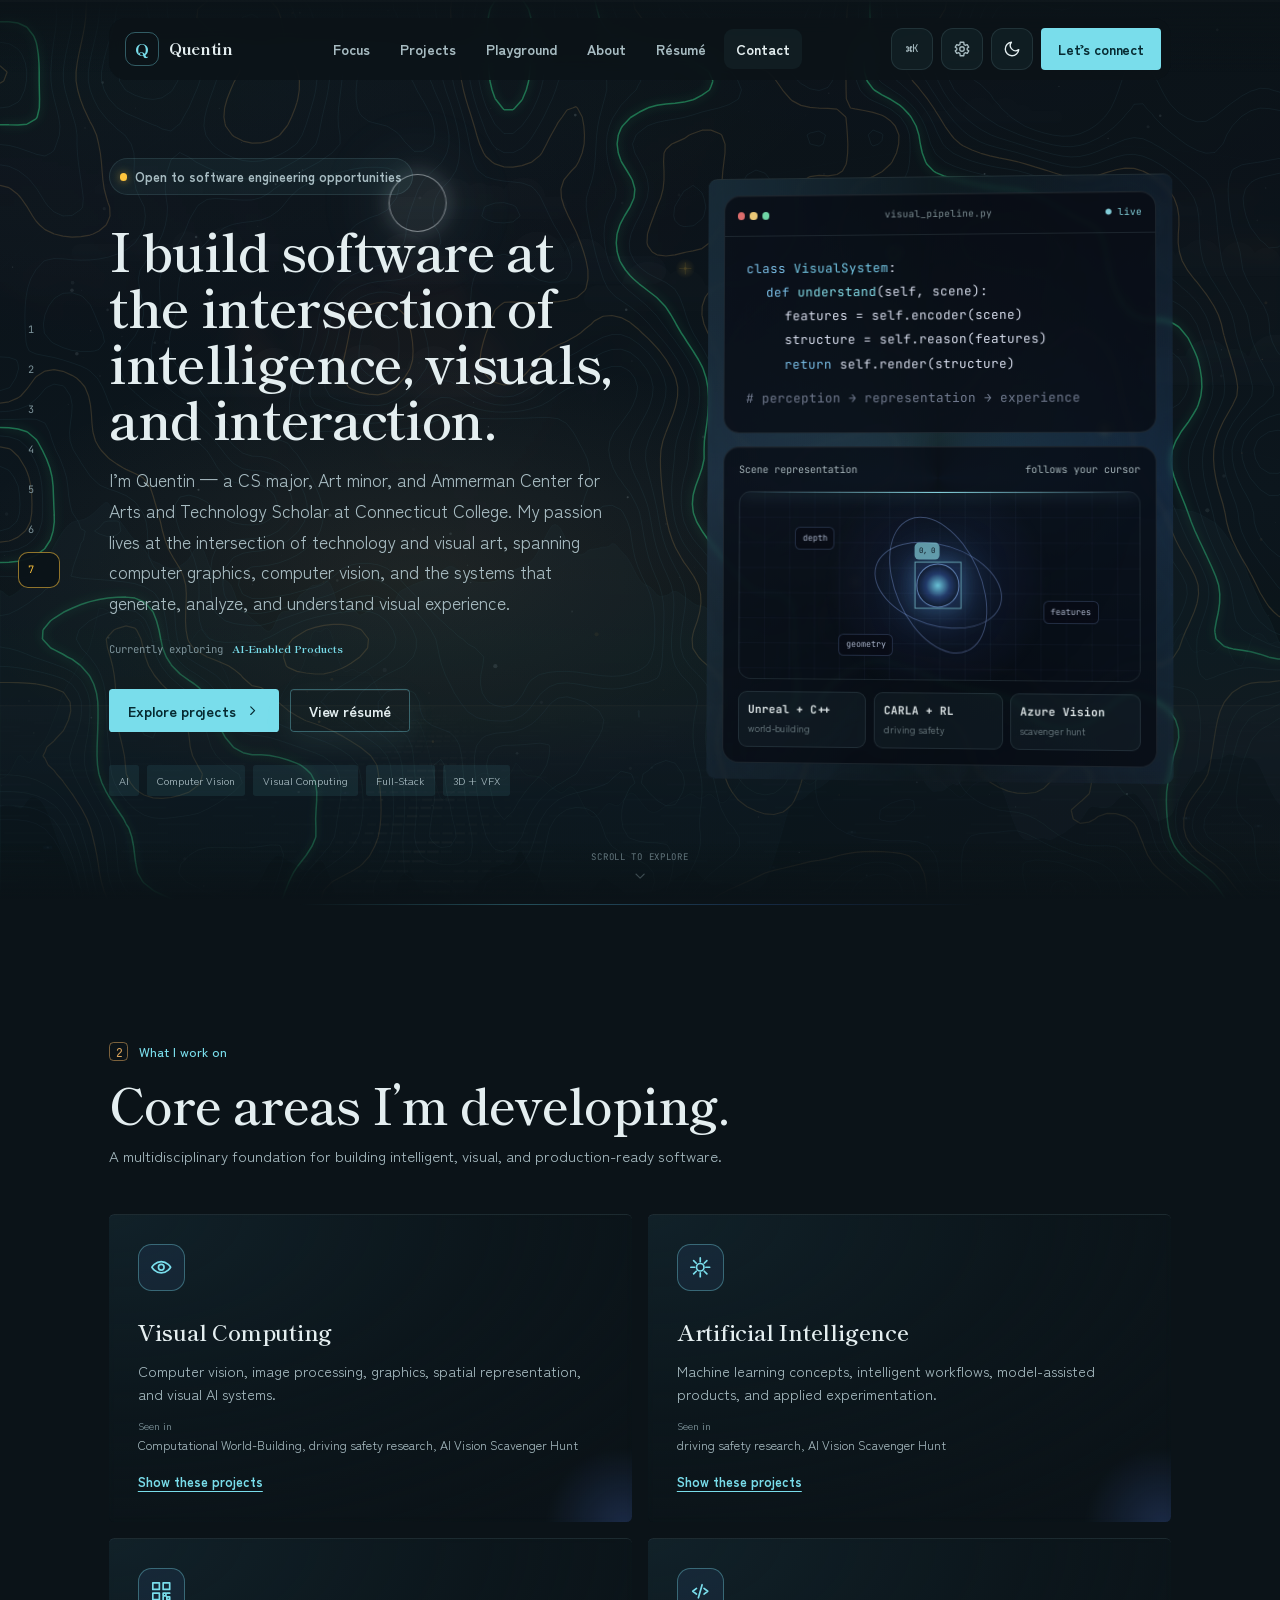
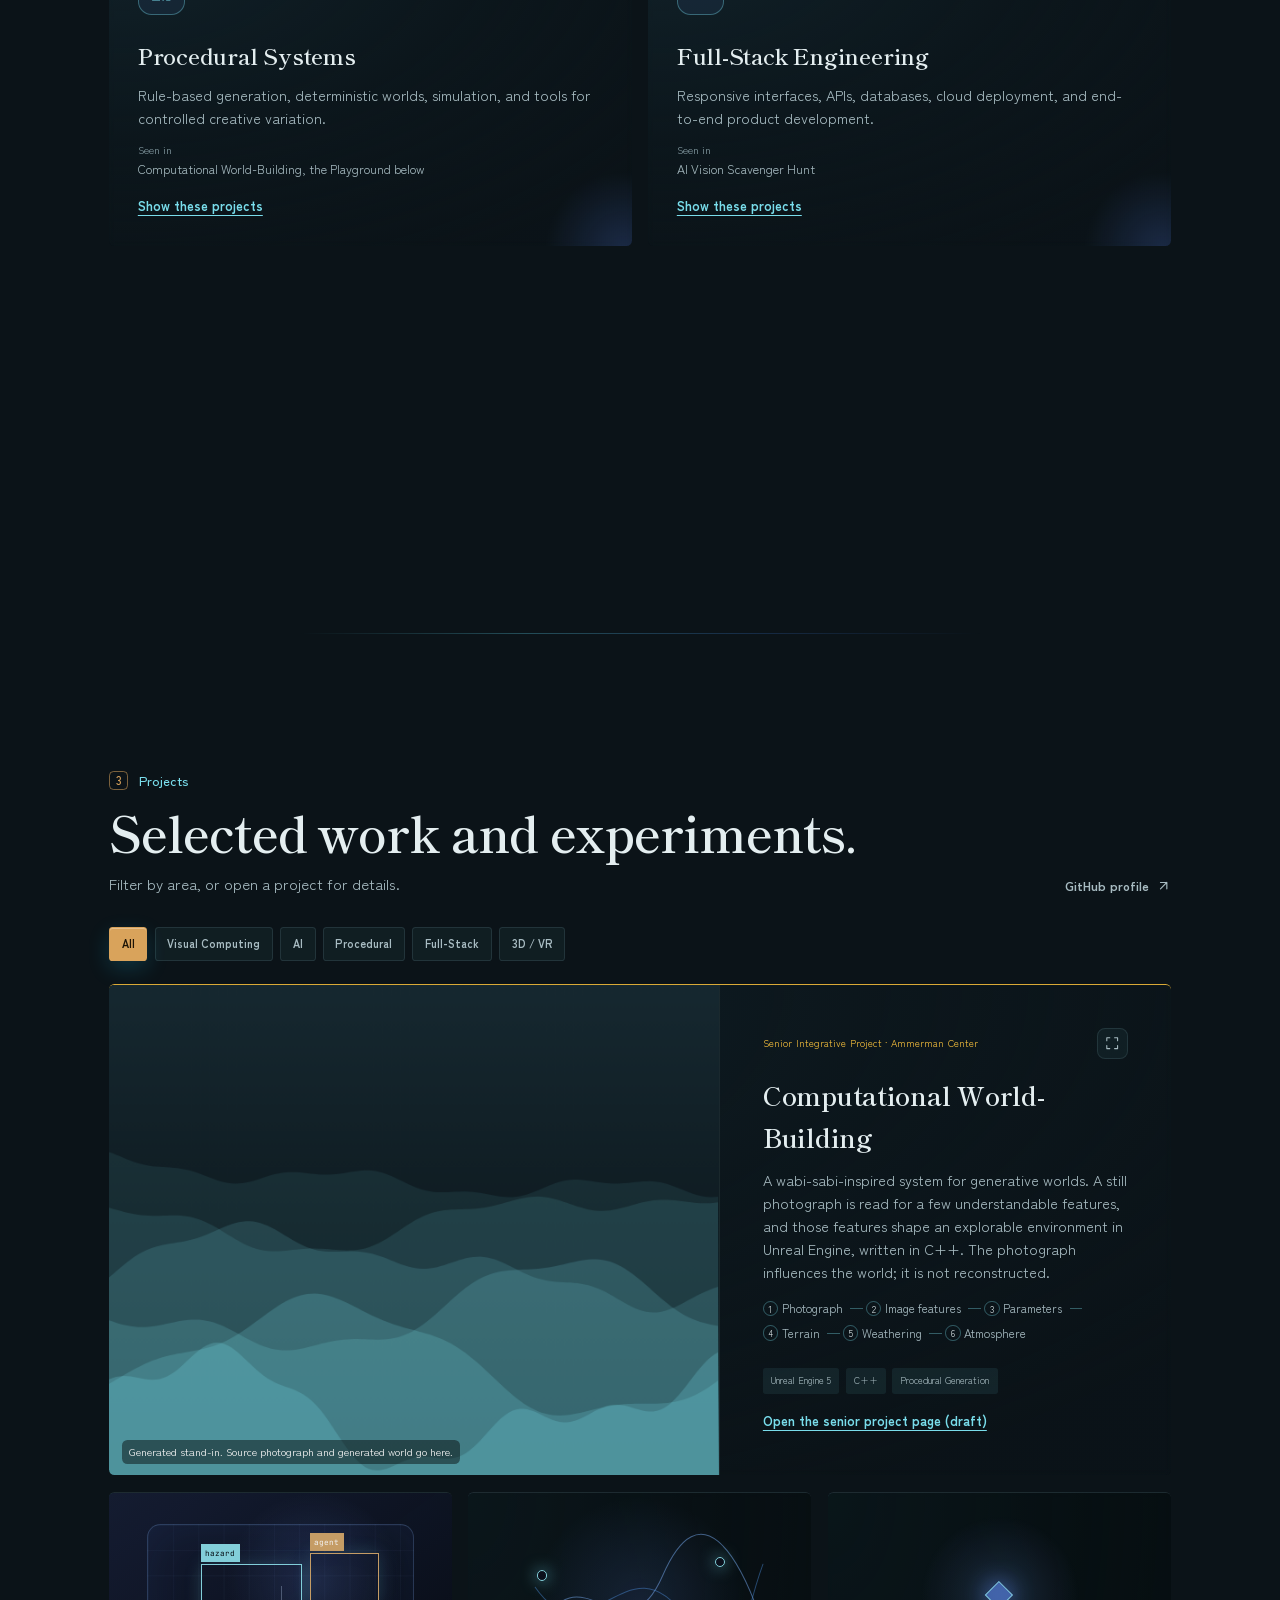
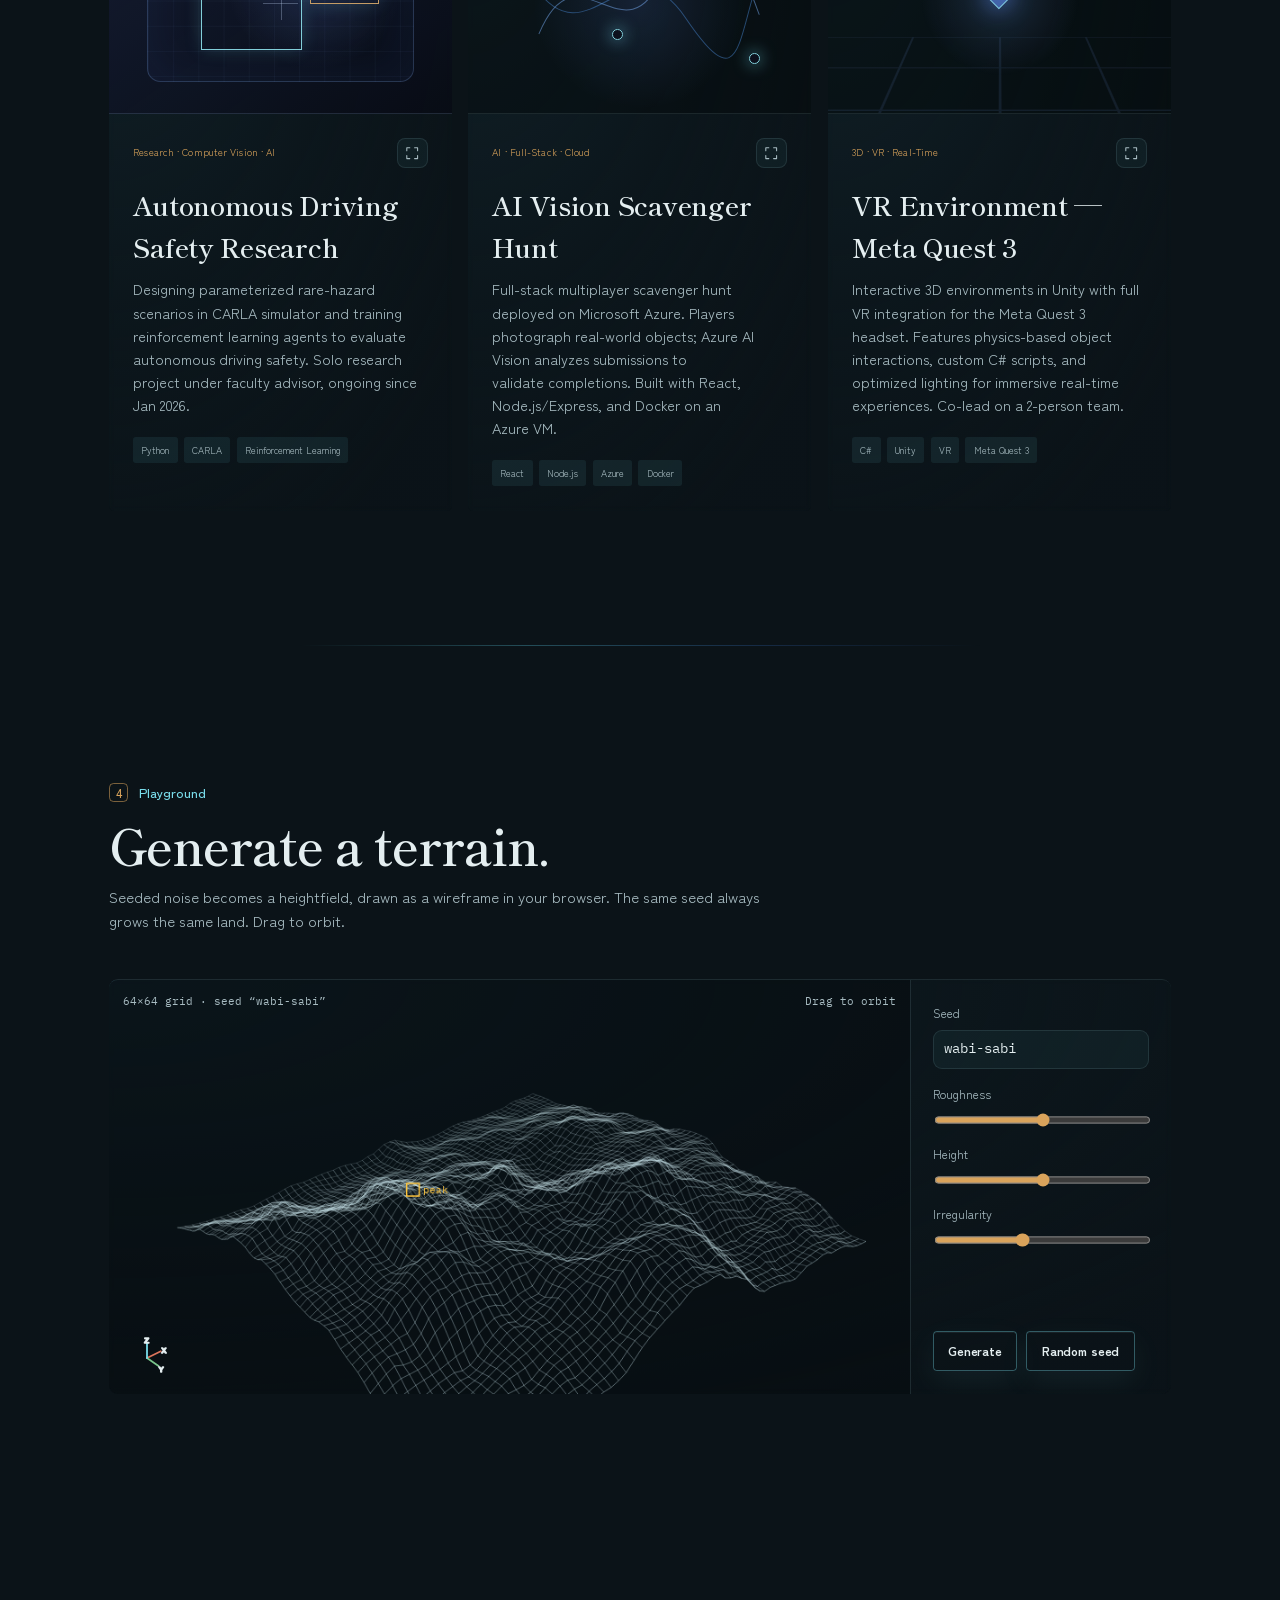
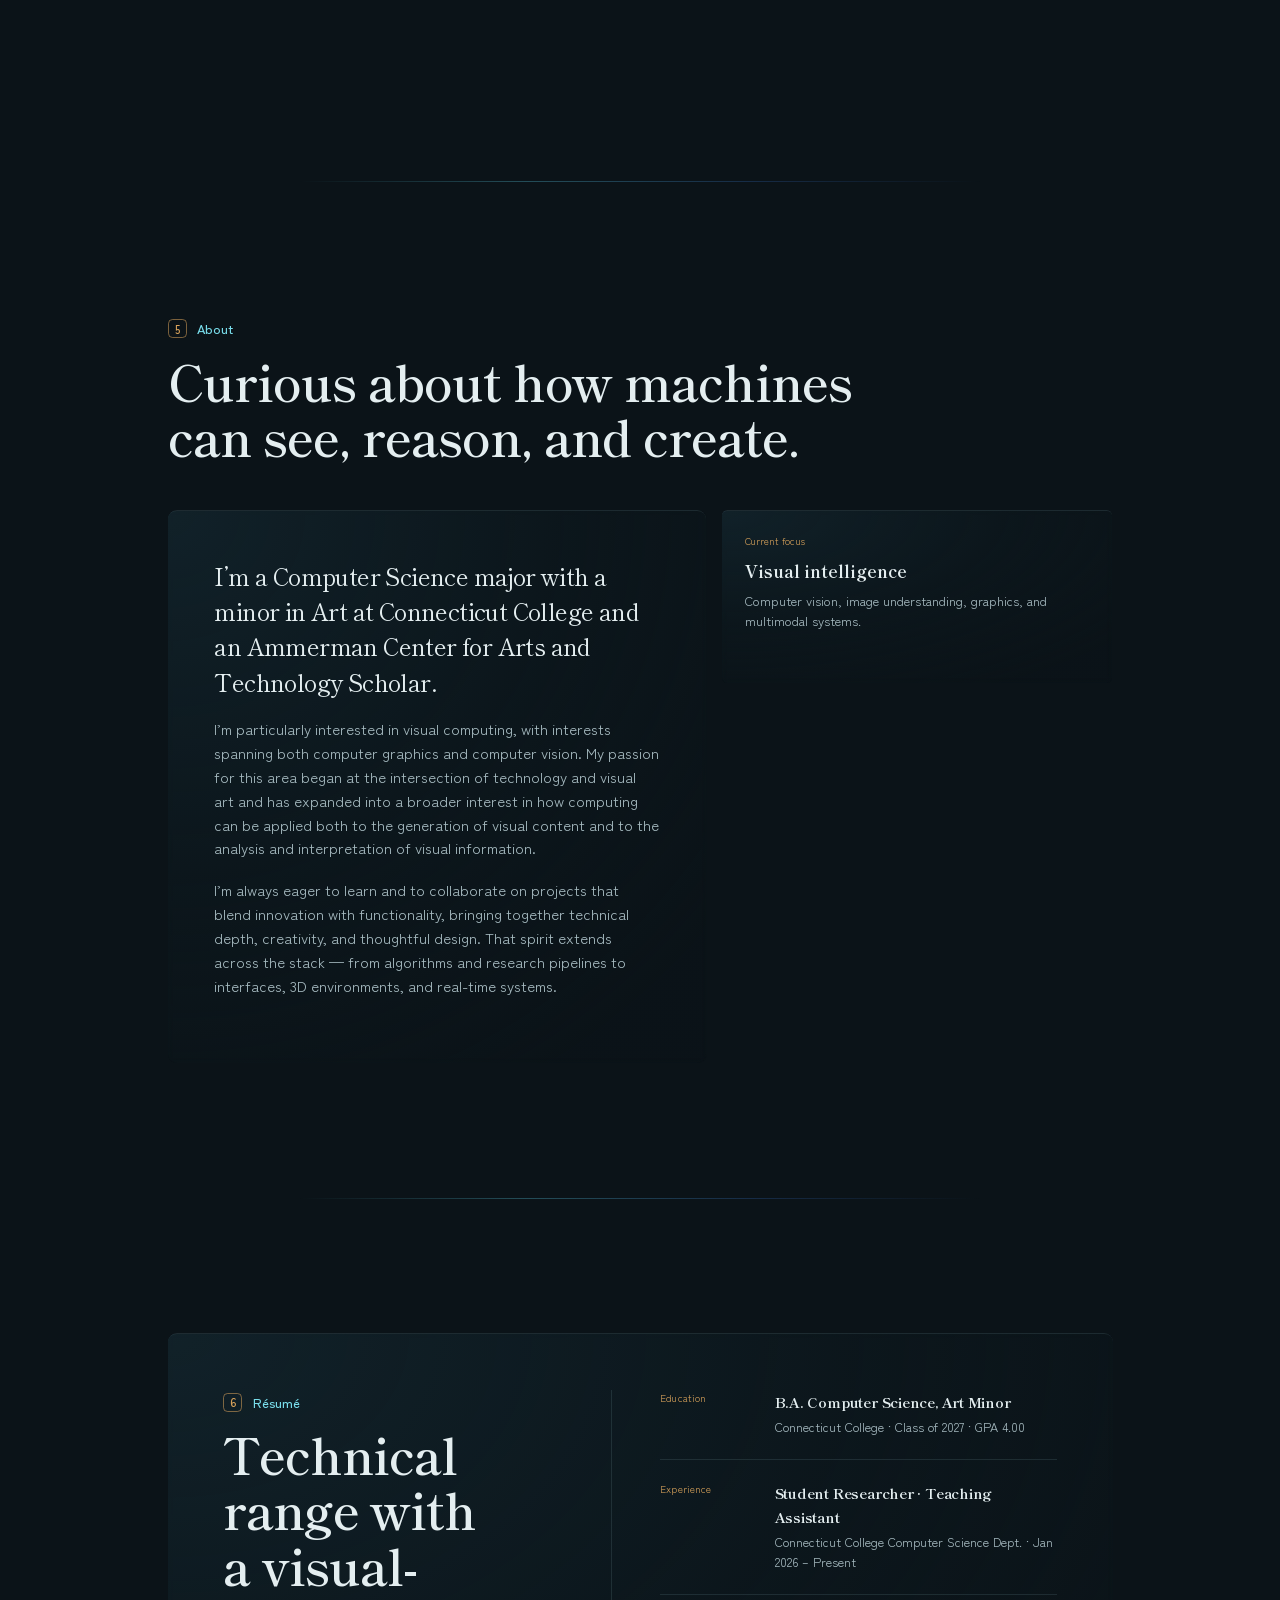
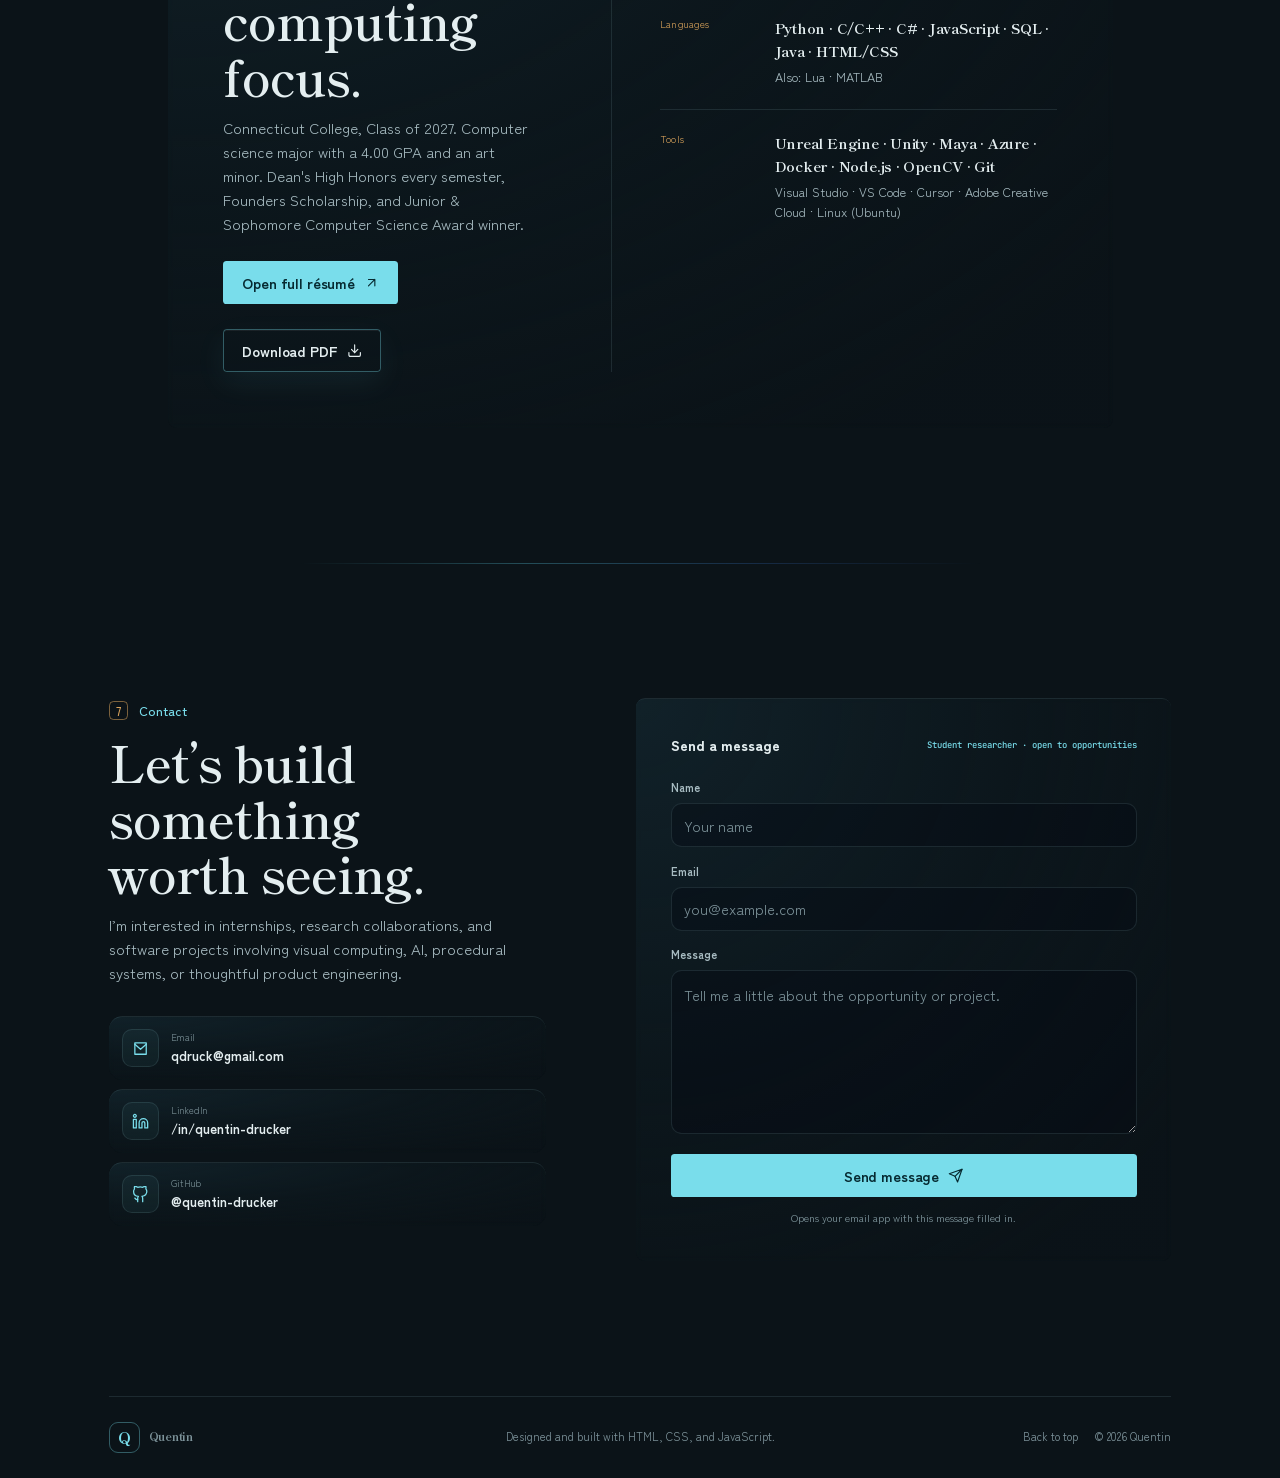
==== commit 6017f9c5: "Correct editor lists: SIP built in Visual Studio 2022 with Cursor The SIP page lists the editors use" ====
--- a/index.html
+++ b/index.html
@@ -506,7 +506,7 @@
             <span>Tools</span>
             <div>
               <strong>Unreal Engine · Unity · Maya · Azure · Docker · Node.js · OpenCV · Git</strong>
-              <p>VS Code · Cursor · Adobe Creative Cloud · Linux (Ubuntu)</p>
+              <p>Visual Studio · VS Code · Cursor · Adobe Creative Cloud · Linux (Ubuntu)</p>
             </div>
           </div>
         </div>
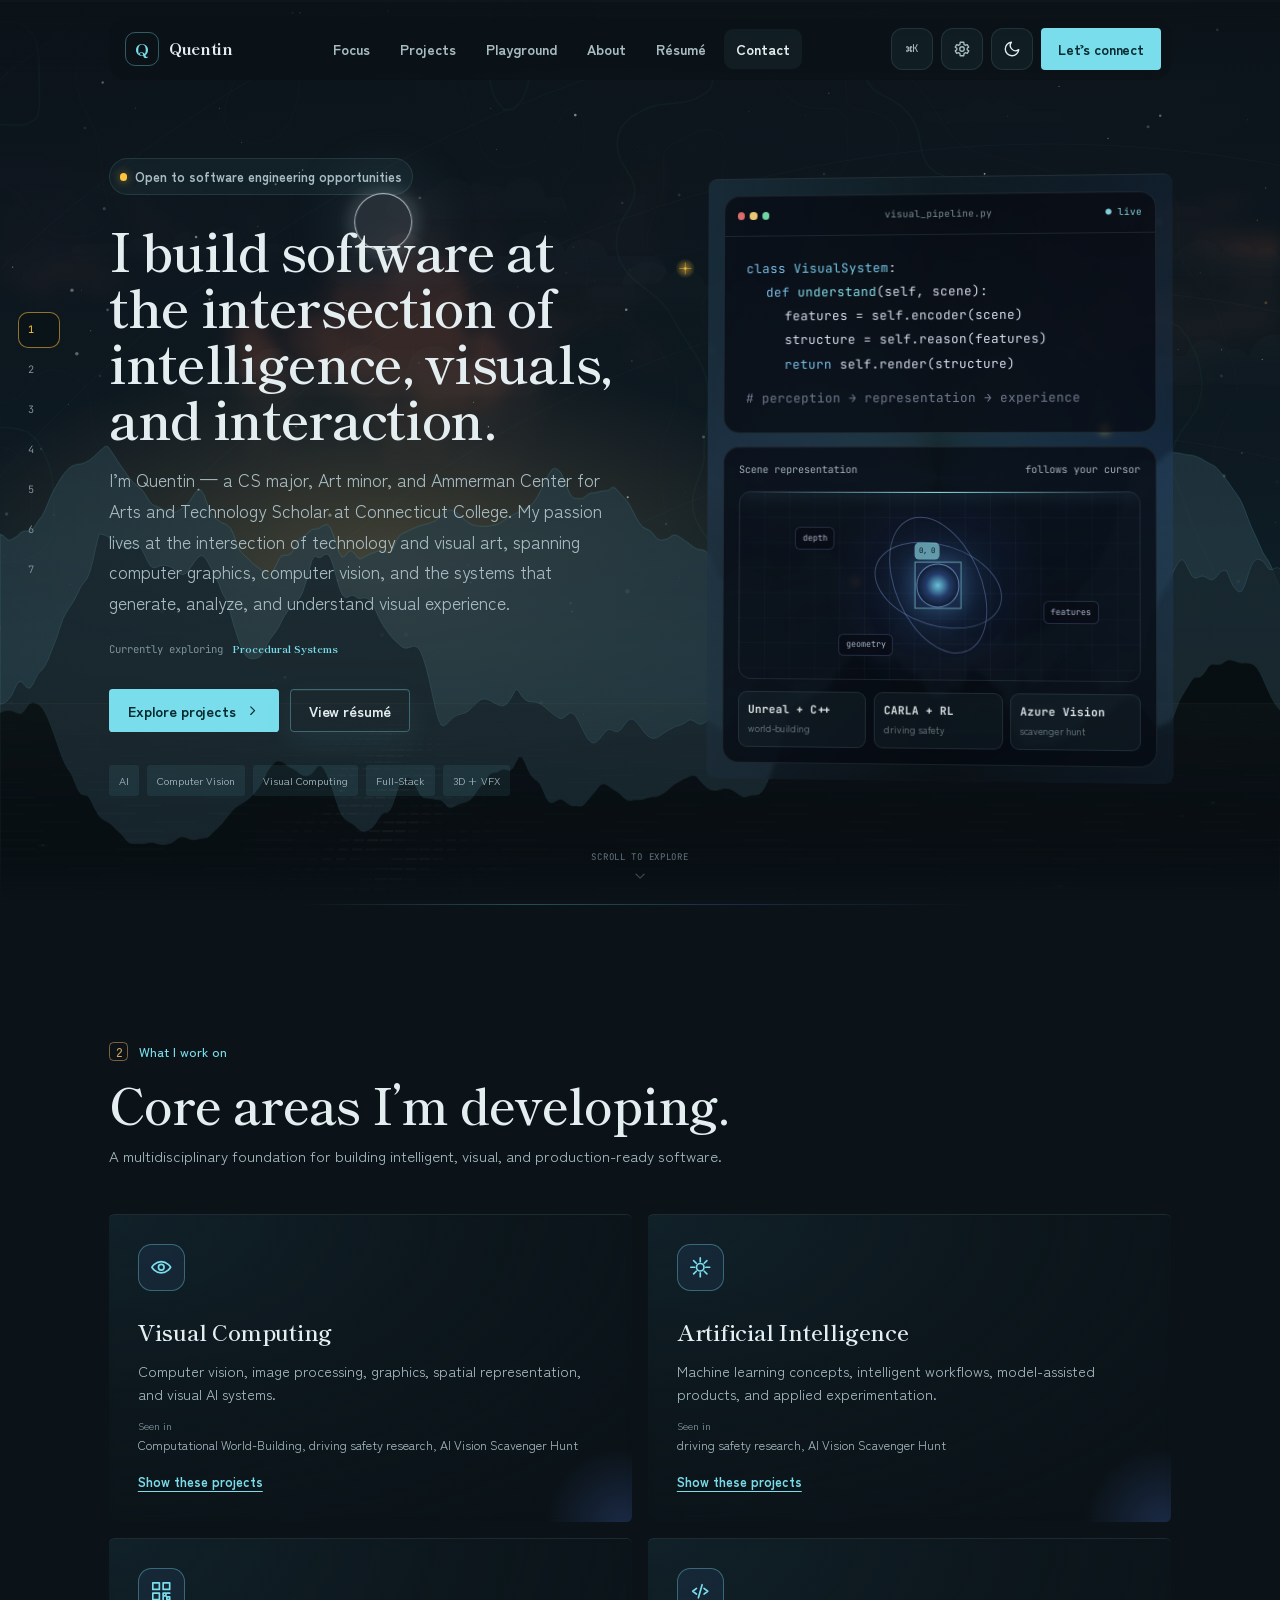
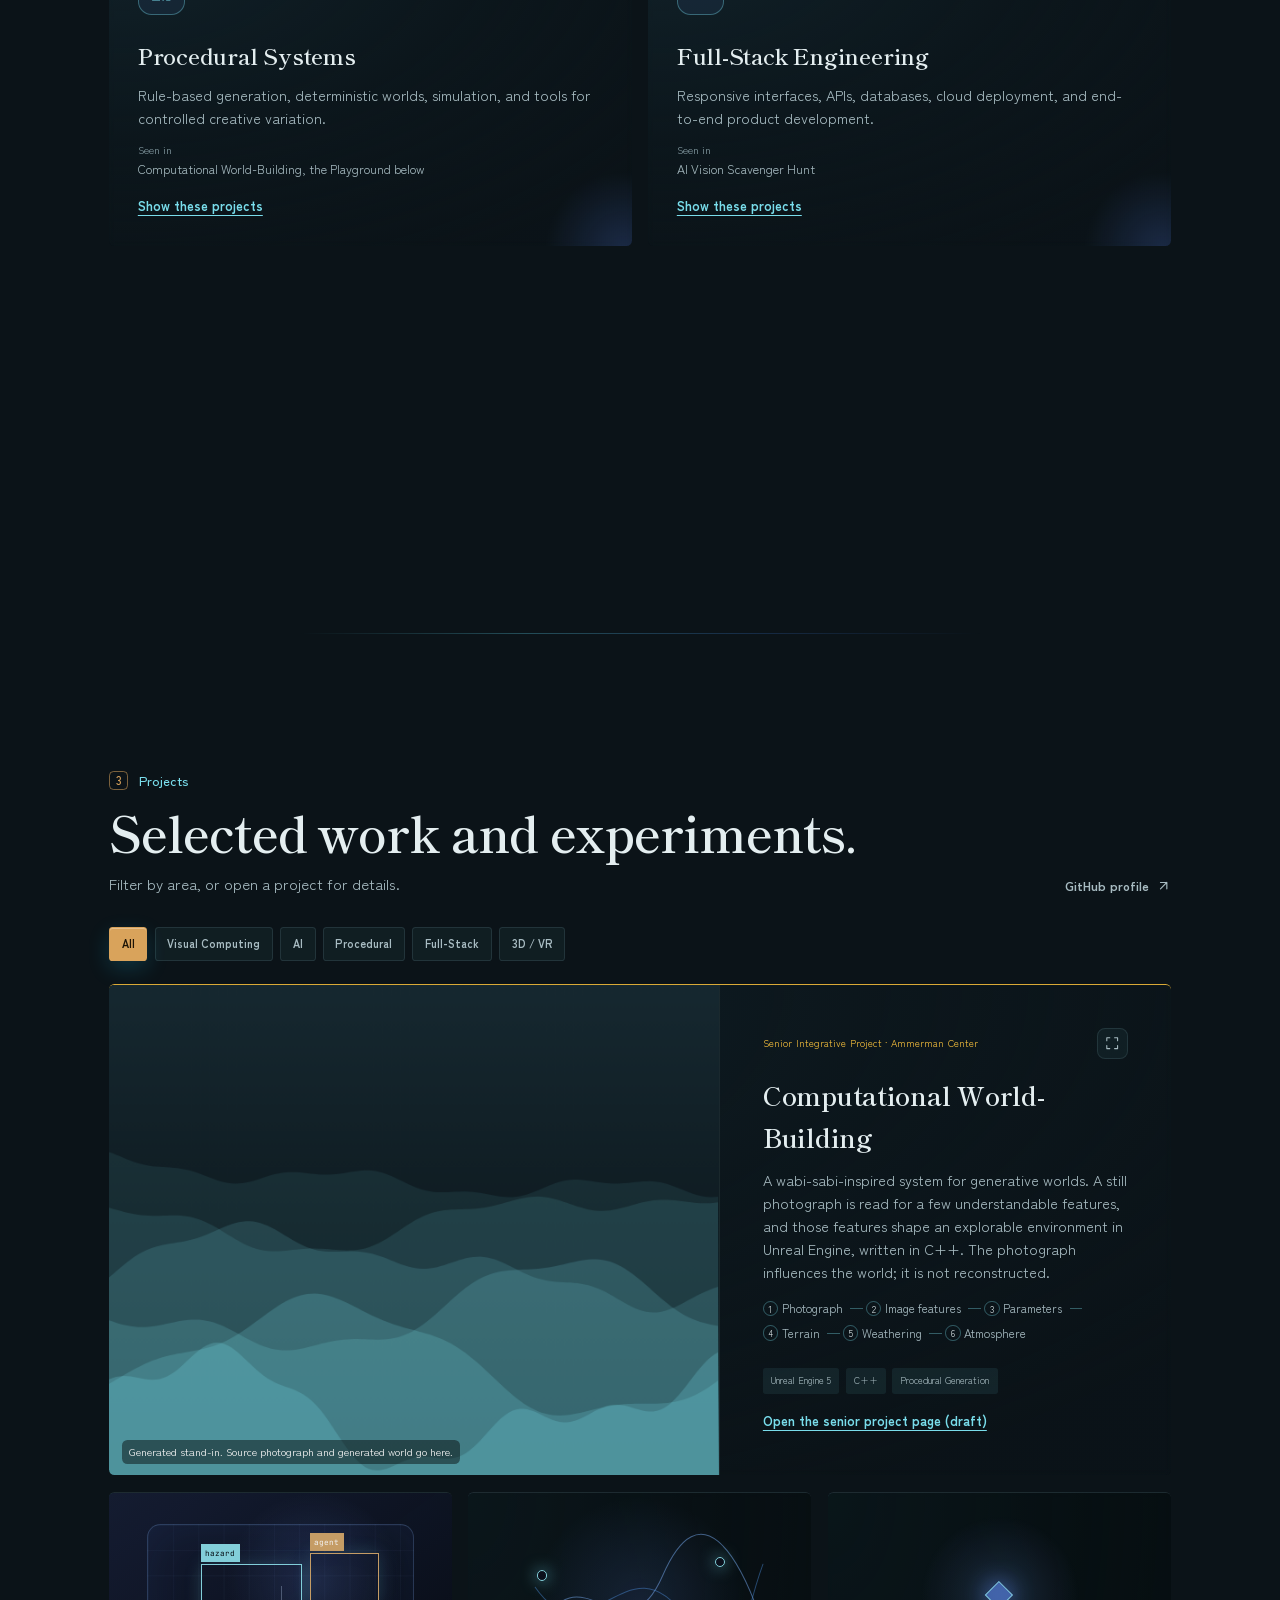
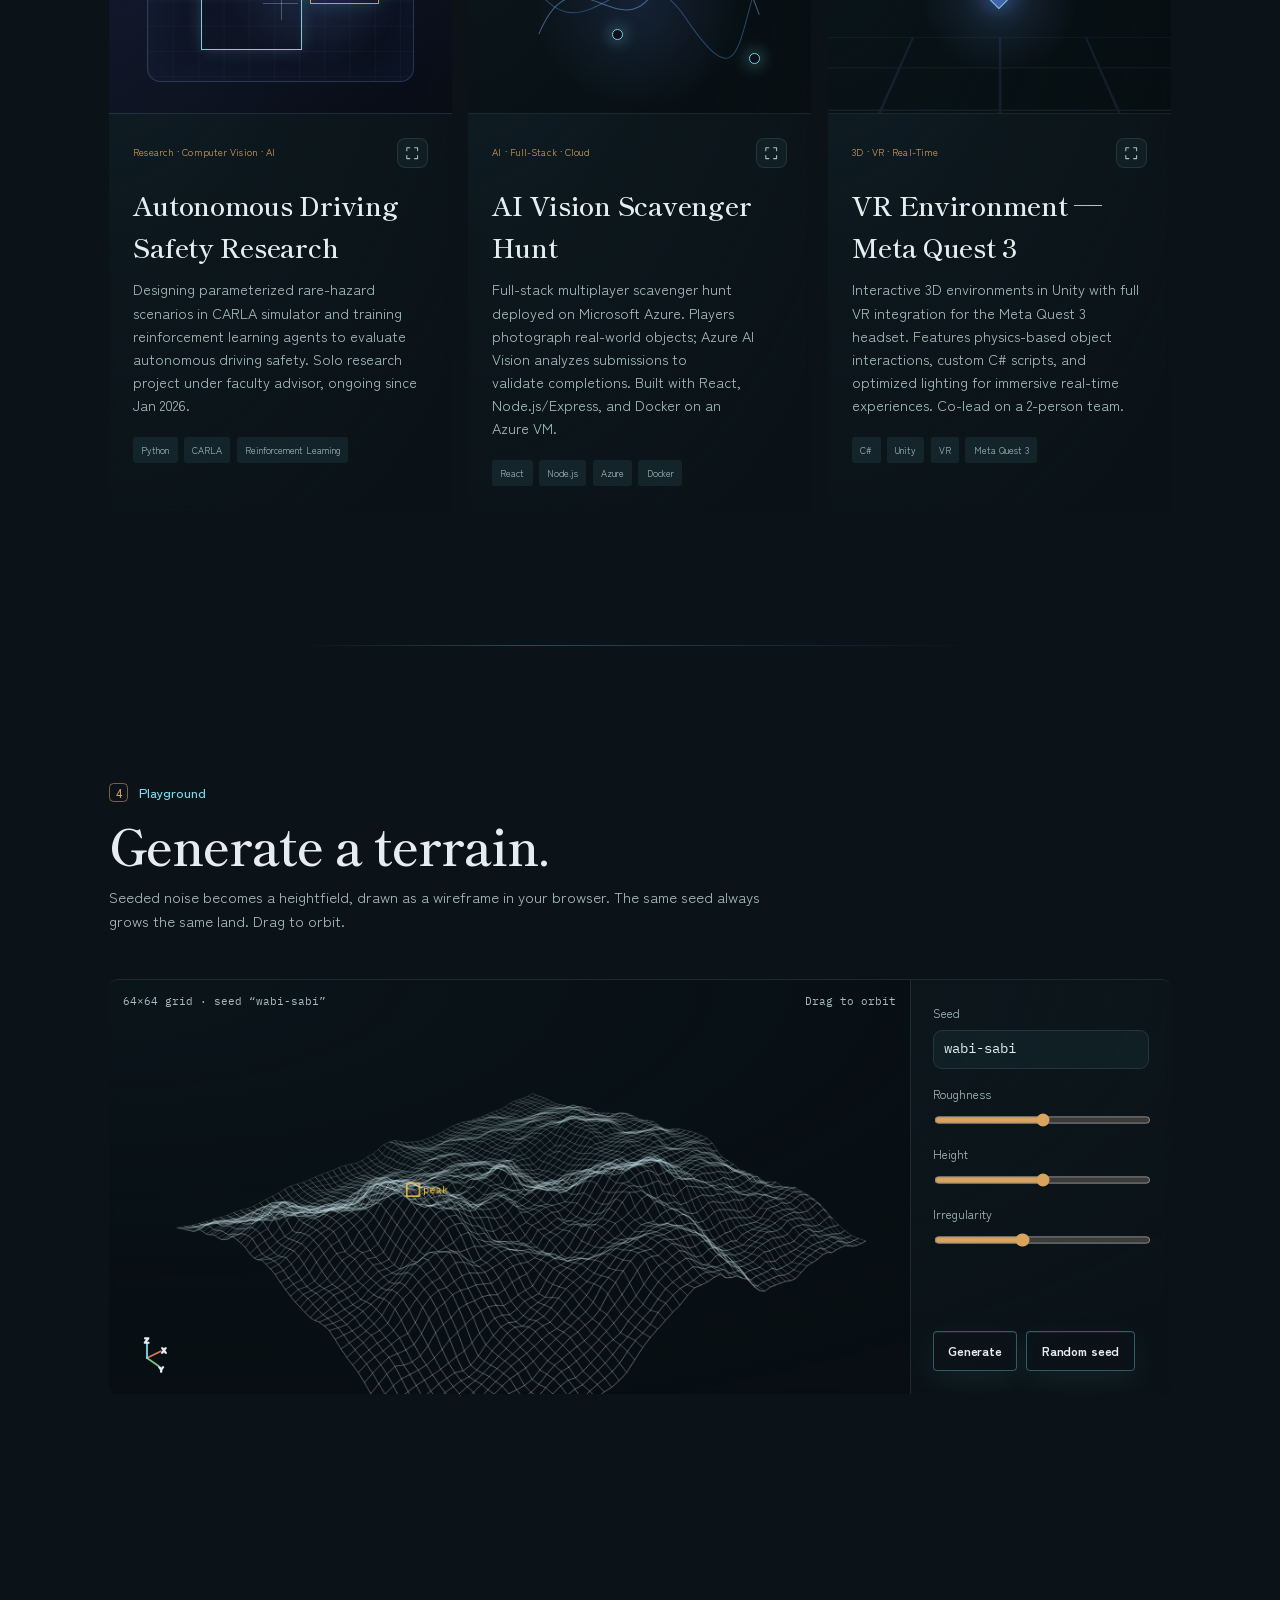
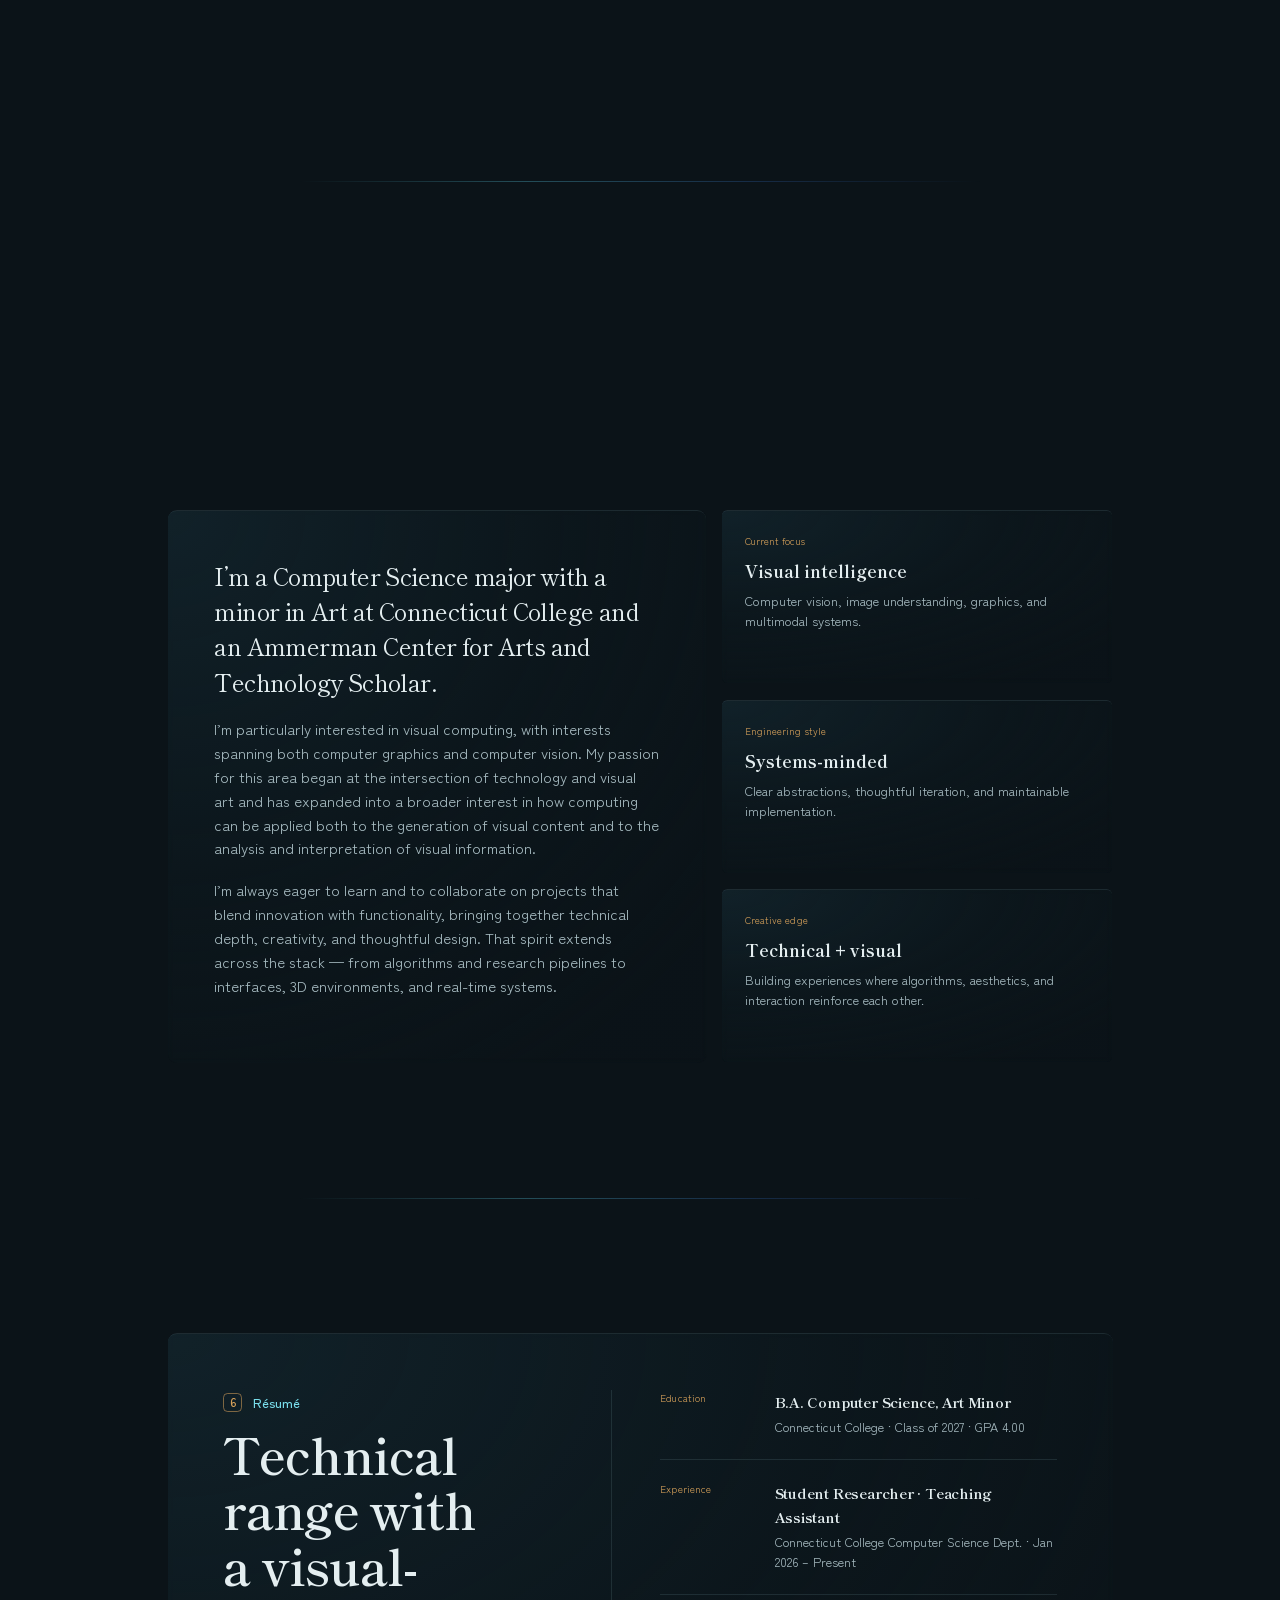
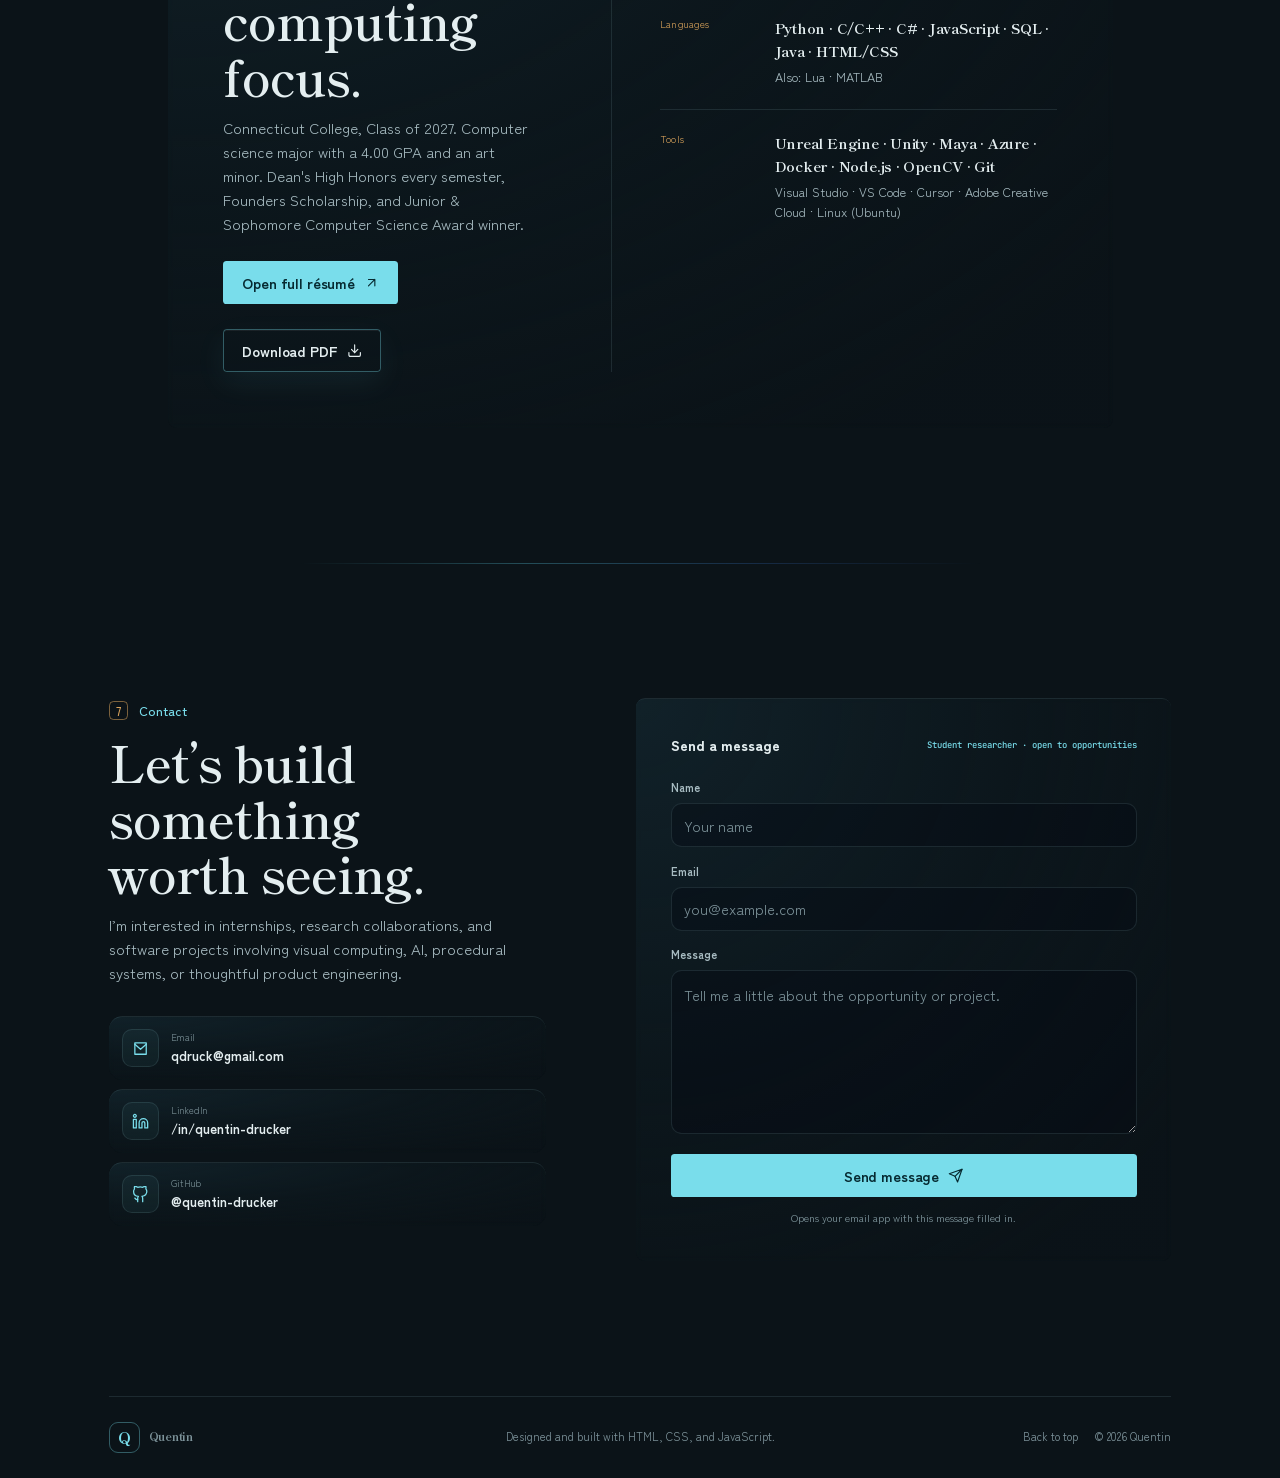
==== commit 1becc14a: "Make Cursor glow control every pointer-following light The sea's pointer glow (bioluminescence aroun" ====
--- a/index.html
+++ b/index.html
@@ -671,7 +671,7 @@
           <span class="range-control"><input id="world-time" data-world="timeOfDay" type="range" min="0" max="100" step="1" /><output data-world-out="timeOfDay" for="world-time"></output></span>
         </label>
         <label class="range-setting" for="world-glow">
-          <span class="setting-copy"><strong>Cursor glow</strong><small>Size and brightness of the soft light that follows your pointer, and of the green lit patch on the map behind Projects. 0 turns it off.</small></span>
+          <span class="setting-copy"><strong>Cursor glow</strong><small>Size and brightness of every light that follows your pointer: the soft glow, the green lit patch on the map, and the glow on the sea. 0 turns them all off.</small></span>
           <span class="range-control"><input id="world-glow" data-world="cursorGlow" type="range" min="0" max="200" step="10" /><output data-world-out="cursorGlow" for="world-glow"></output></span>
         </label>
         <label class="range-setting" for="world-flash">
--- a/site.css
+++ b/site.css
@@ -86,9 +86,11 @@
   background: radial-gradient(circle, rgba(var(--fx), calc(0.105 * var(--cursor-glow, 1))) 0%, rgba(var(--fx), calc(0.05 * var(--cursor-glow, 1))) 24%, rgba(var(--fx-2), calc(0.026 * var(--cursor-glow, 1))) 48%, transparent 72%);
   mix-blend-mode: var(--aura-blend);
 }
-html.no-cursor-glow #cursor-aura { display: none; }
+html.no-cursor-glow #cursor-aura,
+html.no-cursor-glow .hover-light { display: none; }
 .hover-light {
-  background: radial-gradient(330px circle at var(--pointer-x, 50%) var(--pointer-y, 50%), rgba(var(--fx), 0.1), rgba(var(--fx-2), 0.035) 35%, transparent 68%);
+  /* the in-card highlight under the pointer also follows "Cursor glow" */
+  background: radial-gradient(330px circle at var(--pointer-x, 50%) var(--pointer-y, 50%), rgba(var(--fx), calc(0.1 * var(--cursor-glow, 1))), rgba(var(--fx-2), calc(0.035 * var(--cursor-glow, 1))) 35%, transparent 68%);
 }
 /* Entry flash band (positioned and animated by playEntryFlash in script.js).
    The original fixed left-to-right CSS animation is switched off. --flash
@@ -425,6 +427,9 @@
 html:not([data-style="original"])[data-theme="light"] .glow-two { background: var(--glow-two); }
 html:not([data-style="original"])[data-theme="light"] #cursor-aura {
   background: radial-gradient(circle, rgba(var(--fx), calc(0.12 * var(--cursor-glow, 1))) 0%, rgba(var(--fx-2), calc(0.05 * var(--cursor-glow, 1))) 30%, transparent 72%);
+}
+html:not([data-style="original"])[data-theme="light"] .hover-light {
+  background: radial-gradient(390px circle at var(--pointer-x, 50%) var(--pointer-y, 50%), rgba(var(--fx), calc(0.12 * var(--cursor-glow, 1))), rgba(var(--fx-2), calc(0.04 * var(--cursor-glow, 1))) 38%, transparent 72%);
 }
 
 
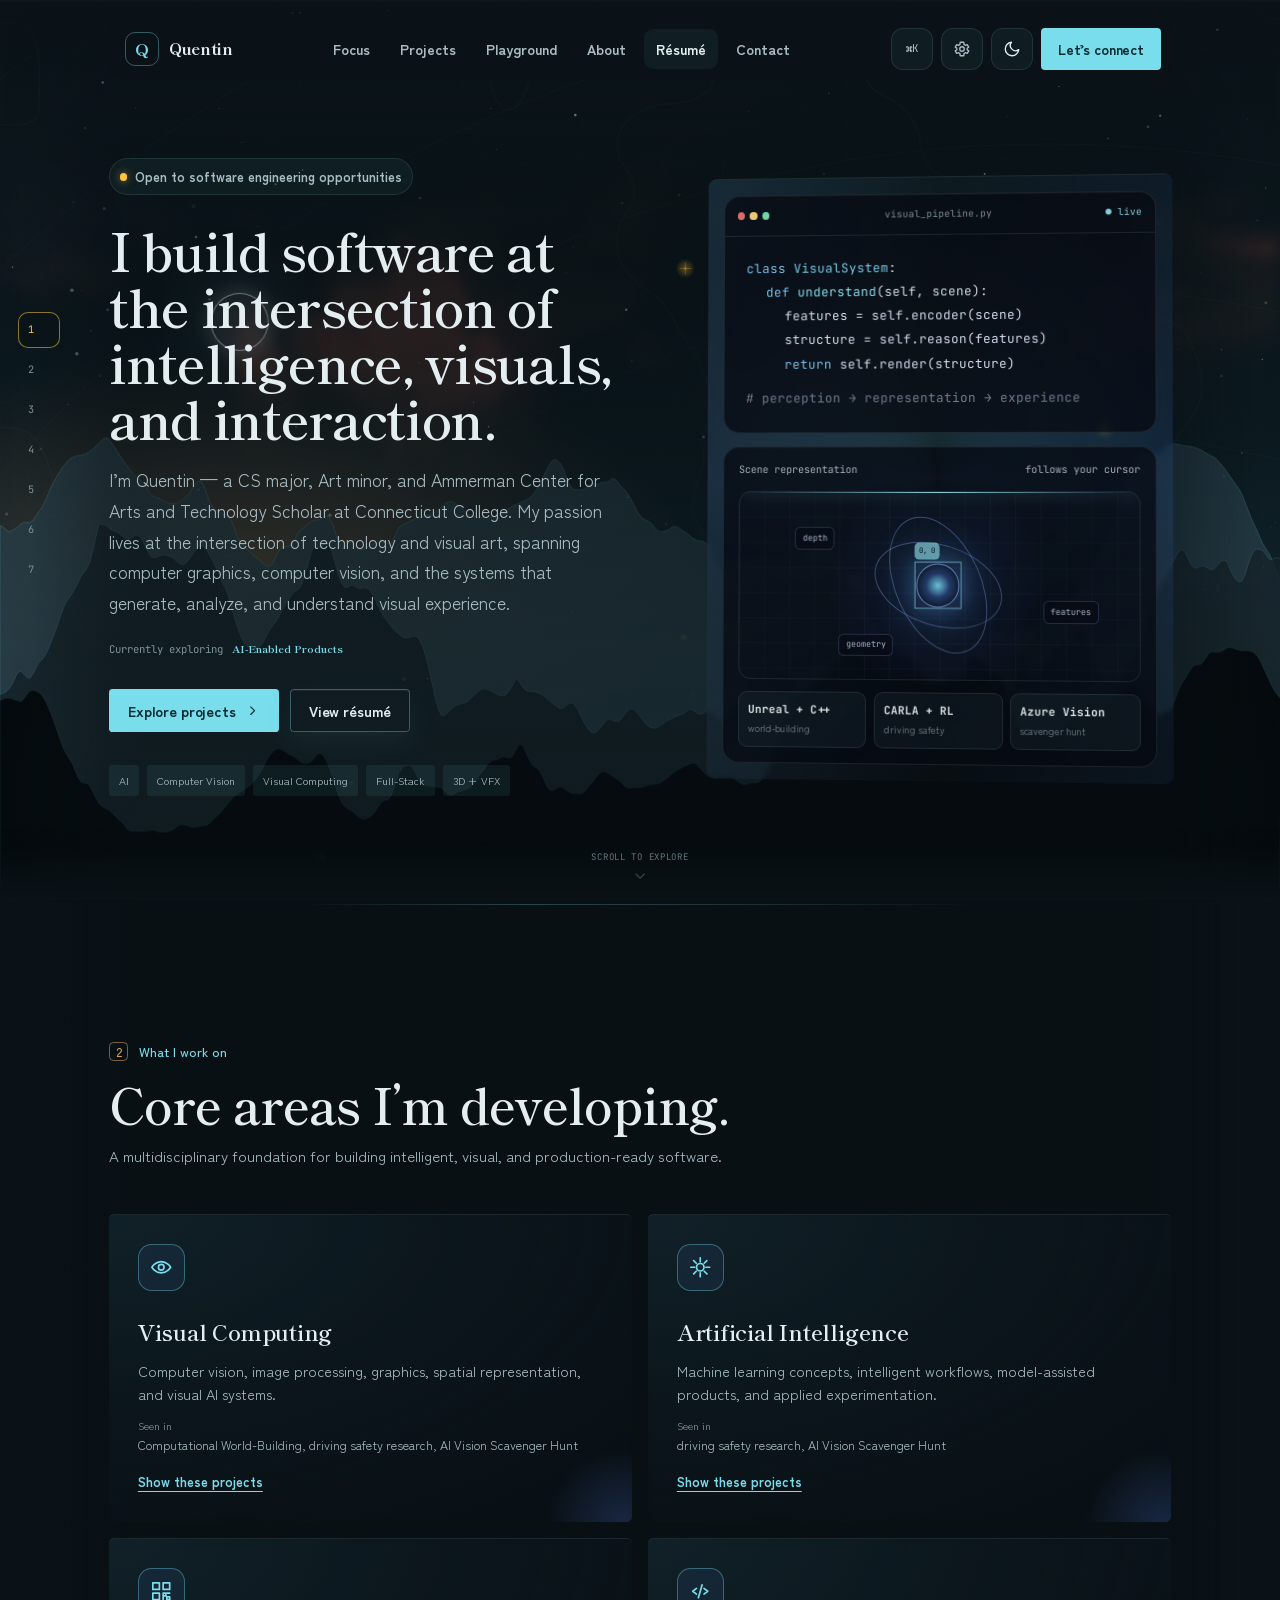
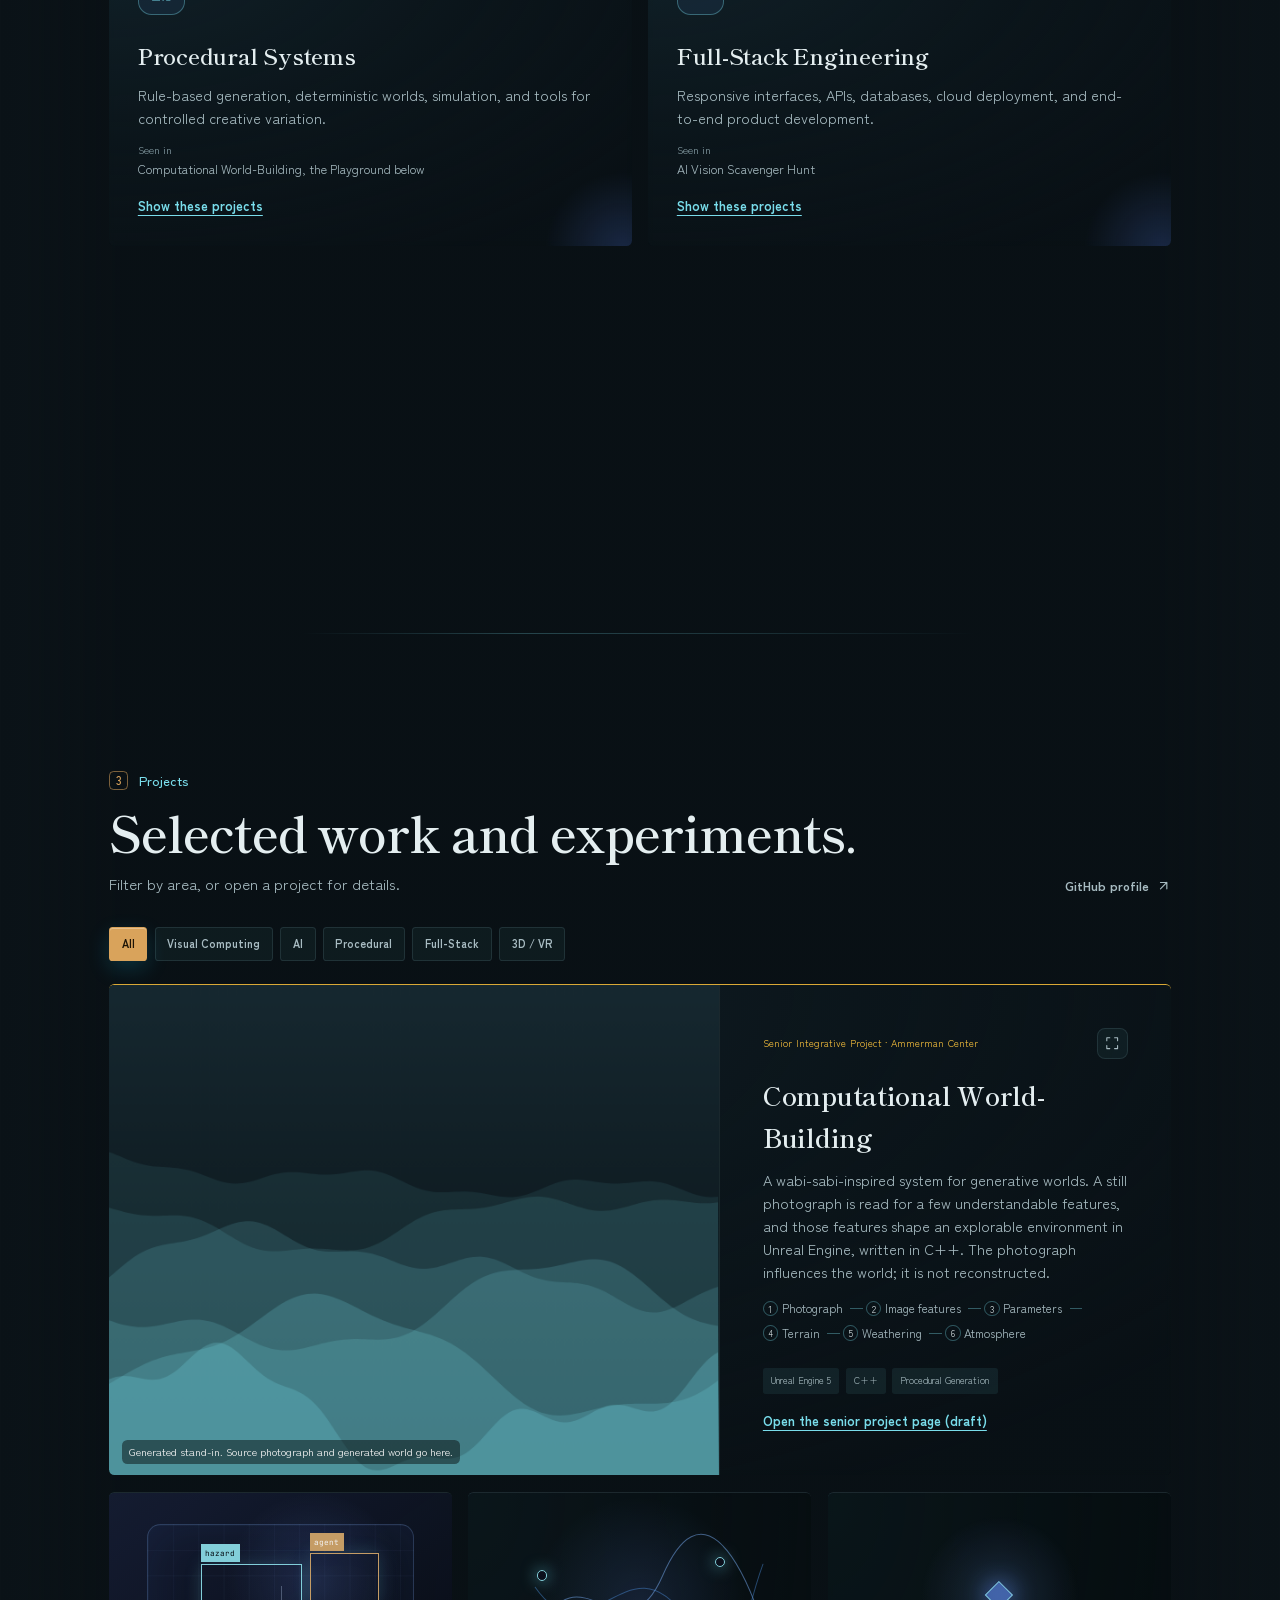
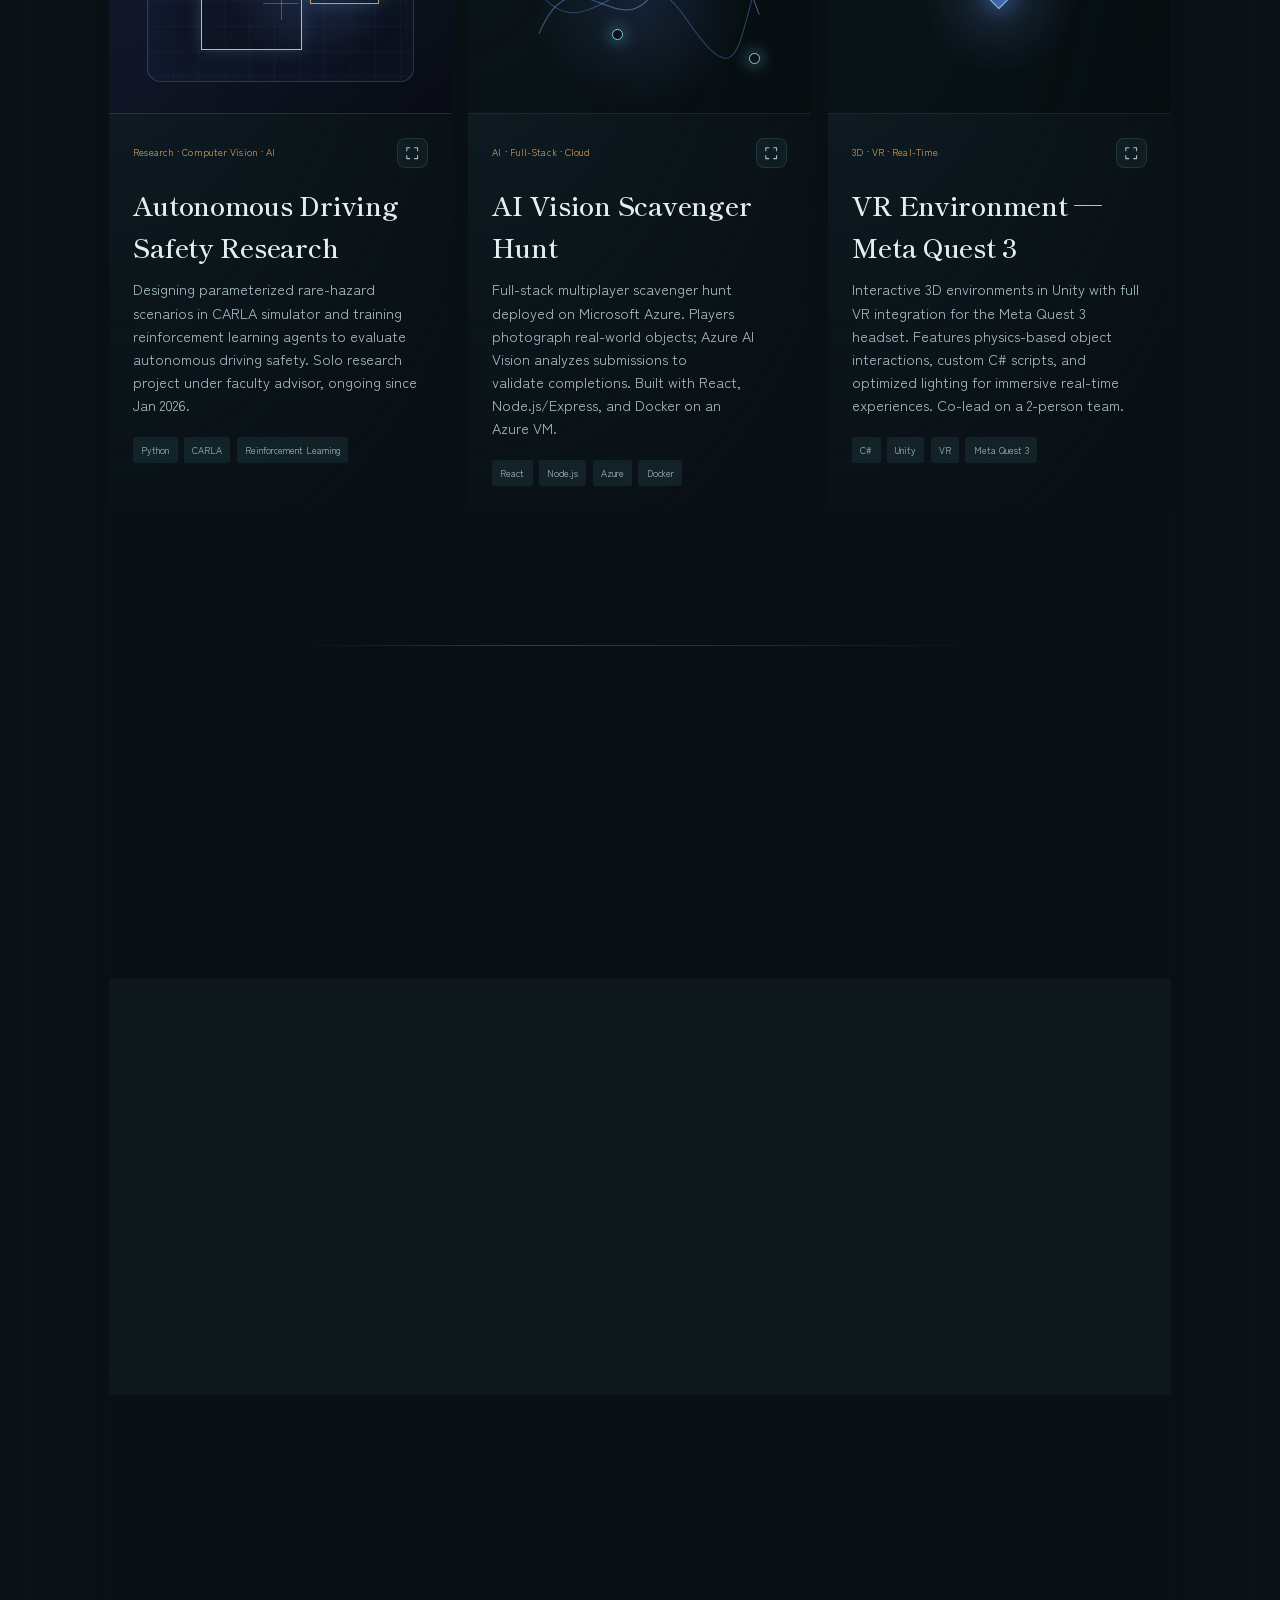
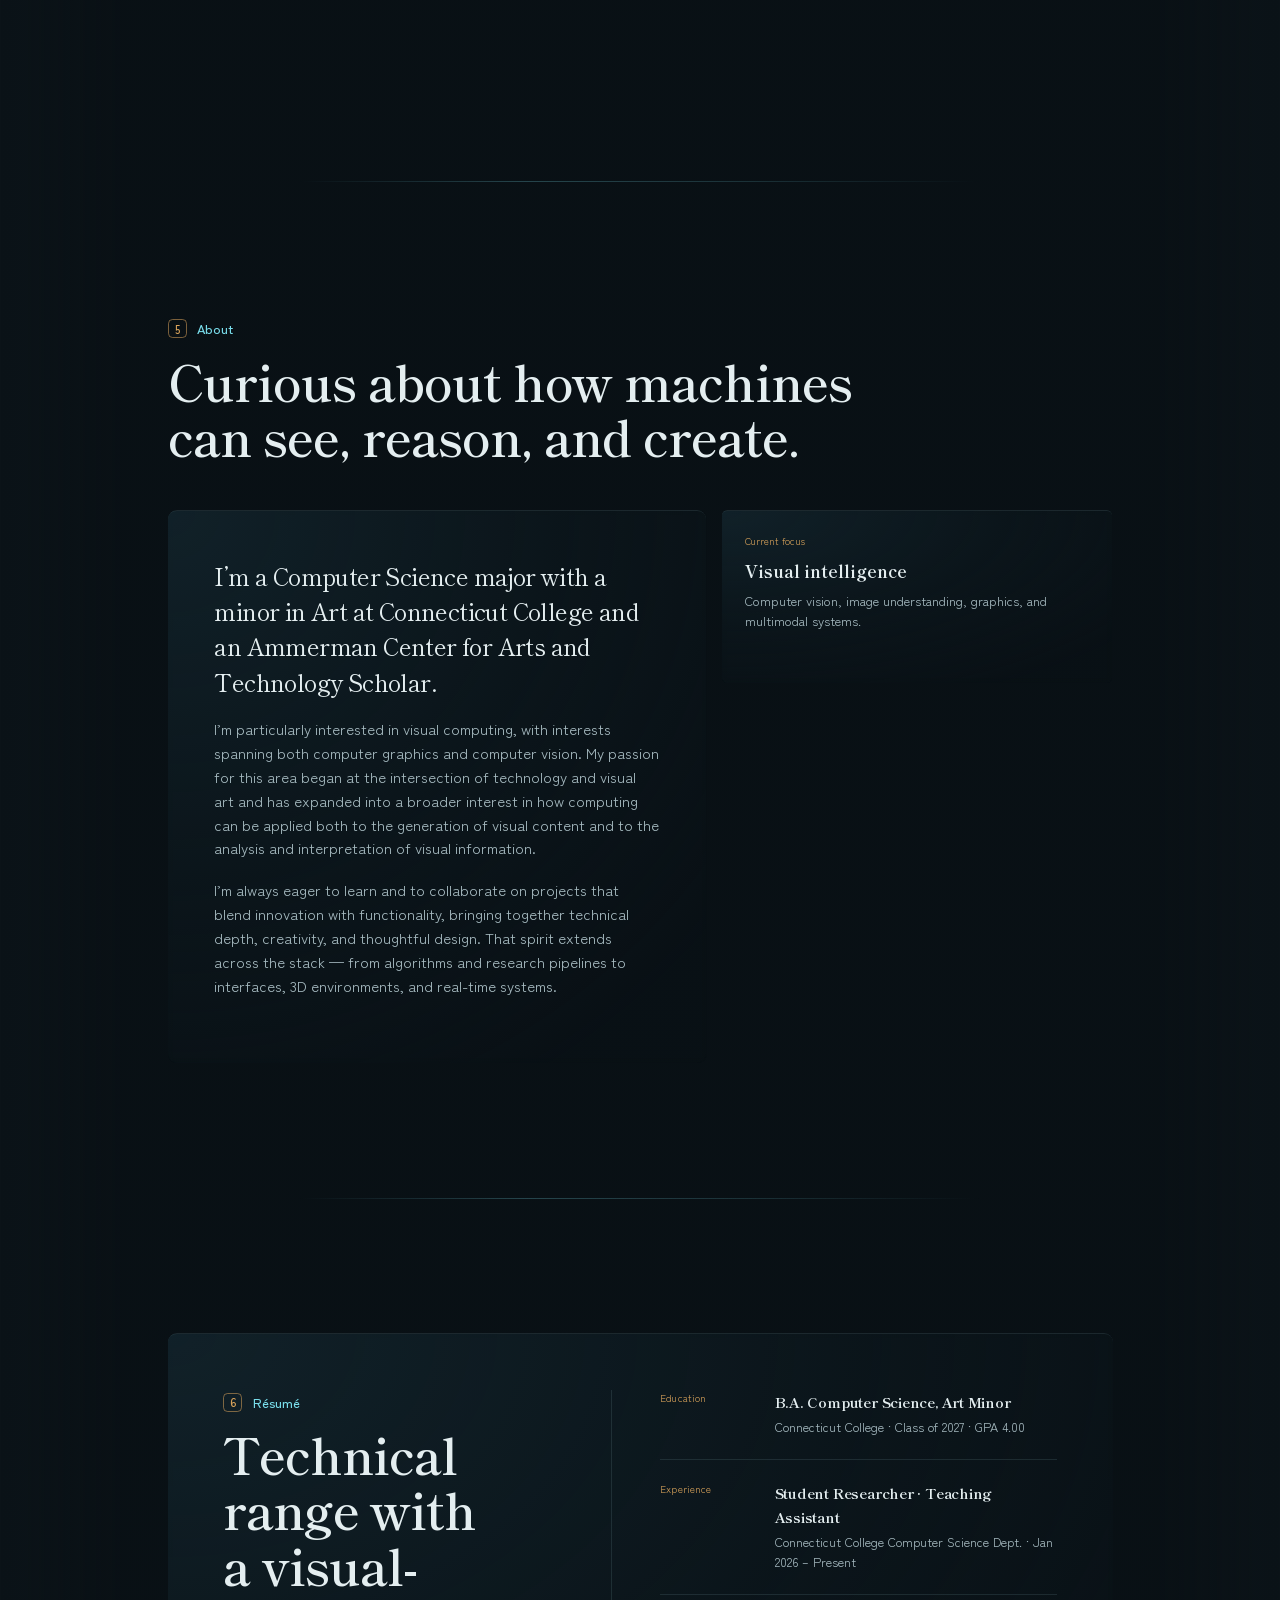
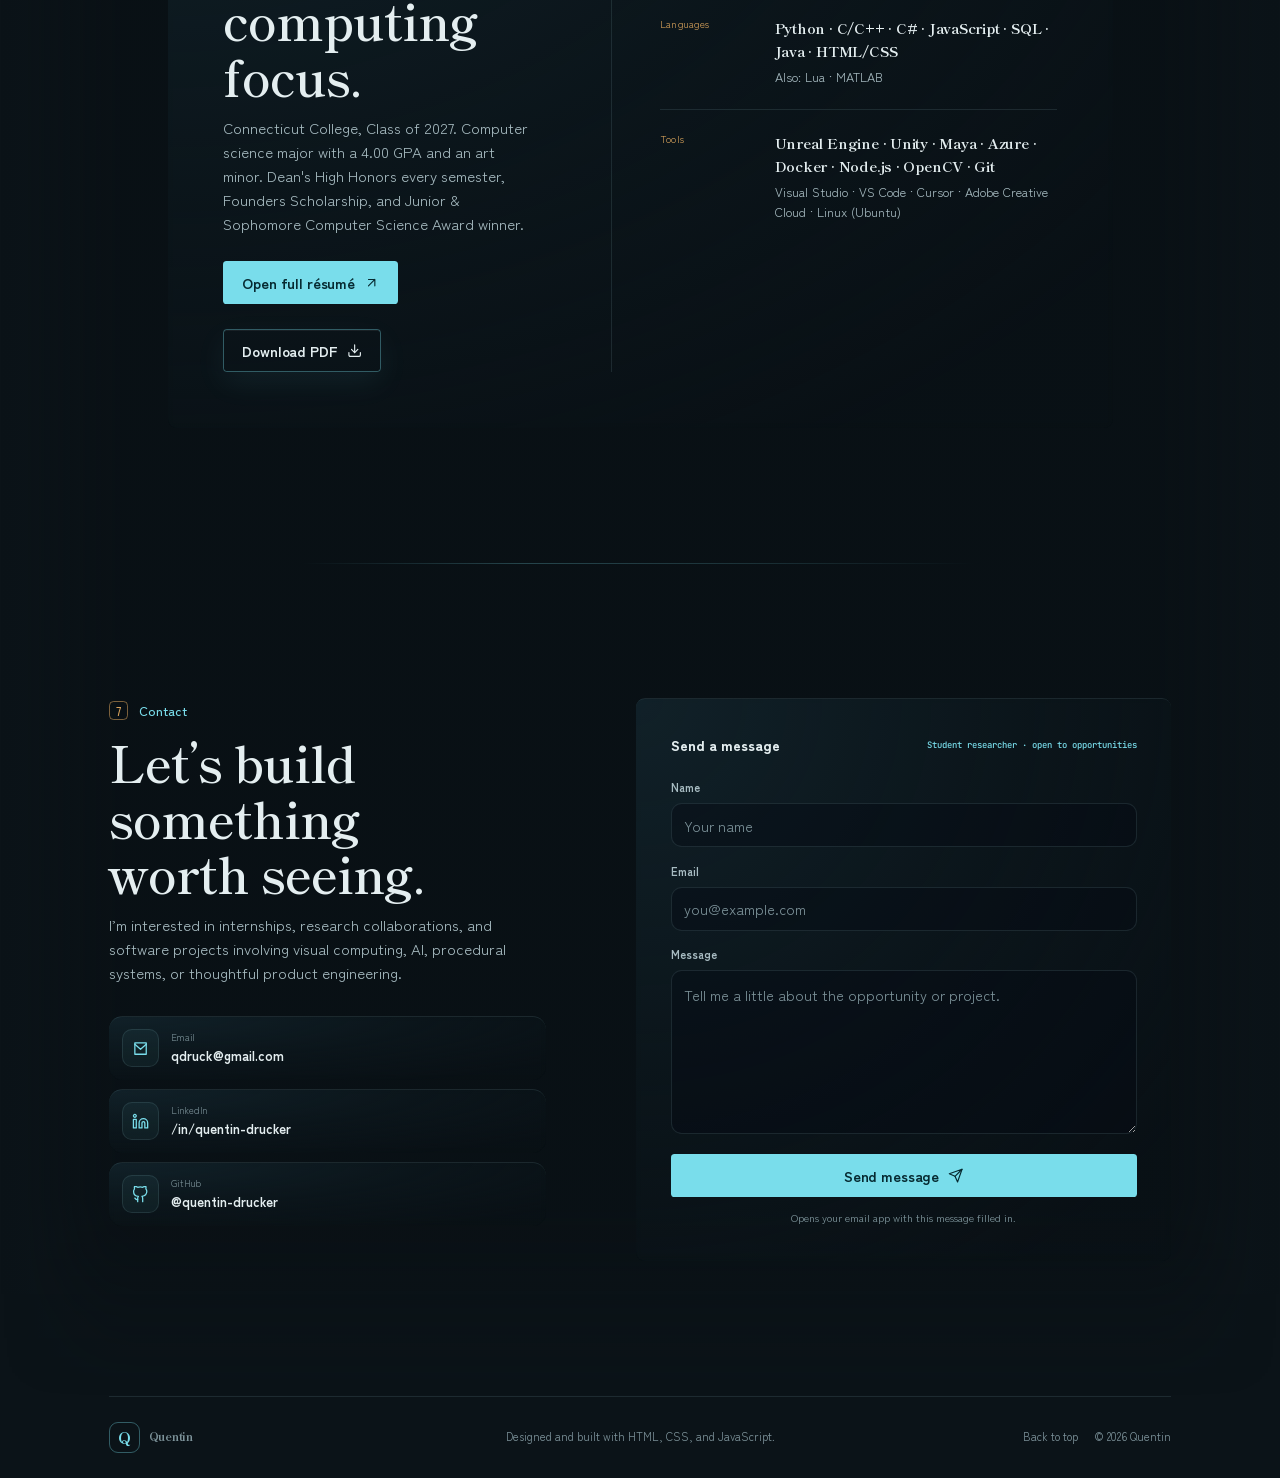
==== commit 344f1f5e: "Add a see-through content backdrop and tidy light-mode colors One continuous column behind the reada" ====
--- a/index.html
+++ b/index.html
@@ -616,10 +616,15 @@
       </header>
       <p class="settings-intro">Everything on this page is generated in your browser. Change the parameters and watch it respond. Your choices are saved on this device only.</p>
 
-      <!-- DISPLAY: interface size on larger screens (hidden on phones). -->
-      <section class="settings-group ui-scale-setting" aria-labelledby="settings-display">
+      <!-- DISPLAY: content backdrop, and interface size on larger screens
+           (the size row is hidden on phones). -->
+      <section class="settings-group" aria-labelledby="settings-display">
         <h3 class="settings-group-title" id="settings-display">Display</h3>
-        <label class="range-setting" for="world-scale">
+        <label class="range-setting" for="world-backdrop">
+          <span class="setting-copy"><strong>Content backdrop</strong><small>How solid the see-through panel behind the text and cards is. Higher reads more easily; lower shows more of the landscape. 0 turns it off.</small></span>
+          <span class="range-control"><input id="world-backdrop" data-world="backdrop" type="range" min="0" max="90" step="5" /><output data-world-out="backdrop" for="world-backdrop"></output></span>
+        </label>
+        <label class="range-setting ui-scale-setting" for="world-scale">
           <span class="setting-copy"><strong>Interface size</strong><small>Size of the text, cards and visuals. The middle is the default. The header, side rail and background keep their size.</small></span>
           <span class="range-control"><input id="world-scale" data-world="uiScale" type="range" min="75" max="105" step="1" /><output data-world-out="uiScale" for="world-scale"></output></span>
         </label>
--- a/site.css
+++ b/site.css
@@ -518,3 +518,65 @@
 @media (min-width: 900px) {
   .nav-shell { width: min(max(calc(var(--max) * var(--ui-zoom) / var(--chrome-zoom)), 960px), calc(100% - 8px)); }
 }
+
+/* ---------------------------------------------------------------- content backdrop
+   One continuous, see-through column behind the readable content: between the
+   decorative background and the page, never over it. It is main's own
+   ::before, so every page built on these stylesheets (index, SIP) gets it,
+   and it runs the full length of the content and scrolls with it.
+   Layering: z-index -5 sits above the landscape (-6) and below the particles
+   (-4) and cursor glow (-1), so those stay bright over it.
+   Strength: "Content backdrop" in World controls sets --backdrop (0–1) on
+   <html> (world-settings.js). Each theme sets the color (--backdrop-rgb) and
+   a multiplier (--backdrop-boost), so one setting suits light and dark.
+   Its sides and both ends fade out instead of stopping on a hard edge. */
+:root {
+  --backdrop: 0.4;
+  --backdrop-rgb: 8, 15, 19;
+  --backdrop-boost: 1;
+  --backdrop-fade: 150px;
+}
+main { position: relative; }
+main::before {
+  --a: min(1, calc(var(--backdrop) * var(--backdrop-boost)));
+  --fill: rgba(var(--backdrop-rgb), var(--a));
+  --f: var(--backdrop-fade);
+  content: "";
+  position: absolute;
+  z-index: -5;
+  top: 0;
+  bottom: 0;
+  left: 50%;
+  width: min(calc(var(--max) + 2 * var(--f)), 100%);
+  transform: translateX(-50%);
+  pointer-events: none;
+  /* Side fades follow a smoothstep curve (flat at both ends), so there is
+     no visible line where the fade meets the solid part. */
+  background: linear-gradient(to right,
+    transparent,
+    rgba(var(--backdrop-rgb), calc(var(--a) * 0.1)) calc(var(--f) * 0.2),
+    rgba(var(--backdrop-rgb), calc(var(--a) * 0.35)) calc(var(--f) * 0.4),
+    rgba(var(--backdrop-rgb), calc(var(--a) * 0.65)) calc(var(--f) * 0.6),
+    rgba(var(--backdrop-rgb), calc(var(--a) * 0.9)) calc(var(--f) * 0.8),
+    var(--fill) var(--f),
+    var(--fill) calc(100% - var(--f)),
+    rgba(var(--backdrop-rgb), calc(var(--a) * 0.9)) calc(100% - var(--f) * 0.8),
+    rgba(var(--backdrop-rgb), calc(var(--a) * 0.65)) calc(100% - var(--f) * 0.6),
+    rgba(var(--backdrop-rgb), calc(var(--a) * 0.35)) calc(100% - var(--f) * 0.4),
+    rgba(var(--backdrop-rgb), calc(var(--a) * 0.1)) calc(100% - var(--f) * 0.2),
+    transparent);
+  --ends: linear-gradient(to bottom, transparent, rgba(0, 0, 0, 0.35) 100px, rgba(0, 0, 0, 0.8) 190px, #000 260px, #000 calc(100% - 220px), rgba(0, 0, 0, 0.8) calc(100% - 160px), rgba(0, 0, 0, 0.35) calc(100% - 90px), transparent);
+  -webkit-mask-image: var(--ends);
+  mask-image: var(--ends);
+}
+html.no-backdrop main::before { display: none; }
+@media (max-width: 760px) {
+  :root { --backdrop-fade: 12px; }
+}
+
+/* Section dividers (enhancements.css) were a fixed bright cyan, which read
+   as a stray line on the light theme; they follow the theme's effect color. */
+main > section:not(.hero)::before {
+  background: linear-gradient(90deg, transparent, rgba(var(--fx), 0.26), rgba(var(--fx), 0.16), transparent);
+  box-shadow: none;
+}
--- a/ridgeline.css
+++ b/ridgeline.css
@@ -124,6 +124,9 @@
   --font-ui: "IBM Plex Mono", monospace;
   --terrain-font: "IBM Plex Mono", monospace;
   --art-filter: saturate(0.8) brightness(0.95);
+
+  /* Content backdrop (site.css): a shade under the slate background. */
+  --backdrop-rgb: 7, 13, 17;
 }
 html[data-style="ridgeline"][data-theme="light"] {
   --bg: #edf0ea;
@@ -151,8 +154,8 @@
   --contour-index: 160, 100, 30;
   --contour-dim: 0.75;
   --contour-lit: 1.6;
-  --ridge-far: 222, 228, 225;
-  --ridge-near: 182, 194, 194;
+  --ridge-far: 224, 230, 227;
+  --ridge-near: 196, 206, 205;
   --accent-two-rgb: 154, 100, 32;
   --accent-key: #c27c00;
   --accent-key-rgb: 214, 140, 0;
@@ -186,6 +189,11 @@
   --sip-sky: 214, 224, 218;
   --sip-sky-2: 236, 240, 234;
   --sip-ink: 150, 165, 166;
+  /* Content backdrop: a pale paper tone, stronger than on the dark theme.
+     The art in light mode is mid-grey (ridges, clouds, contour lines), so
+     dark text needs the panel lighter, not darker, to stand out. */
+  --backdrop-rgb: 248, 250, 246;
+  --backdrop-boost: 1.25;
 }
 
 /* Page biome: kiln (the SIP page). A warm, Mist-like palette for one page. */
@@ -227,6 +235,7 @@
   --glow-alpha: 0.18;
   --accent-key: #e8b84a;
   --accent-key-rgb: 232, 184, 74;
+  --backdrop-rgb: 17, 16, 14;
 }
 html[data-style="ridgeline"][data-page-biome="kiln"][data-theme="light"] {
   --bg: #e6e3db;
@@ -247,8 +256,9 @@
   --fx: 120, 96, 50;
   --mote-a: 60, 56, 48;
   --contour: 120, 110, 90;
-  --ridge-far: 214, 210, 200;
-  --ridge-near: 170, 165, 154;
+  --ridge-far: 222, 218, 209;
+  --ridge-near: 192, 187, 177;
+  --backdrop-rgb: 244, 241, 235;
 }
 
 /* ---------------------------------------------------------------- scene */
@@ -337,9 +347,9 @@
 .ls-clouds-far { opacity: calc(var(--w-tide) * 0.08); animation-duration: 420s; }
 .ls-clouds-mid { opacity: calc(var(--w-tide) * 0.12); animation-duration: 300s; }
 .ls-clouds-near { opacity: calc(var(--w-tide) * 0.16); animation-duration: 200s; }
-html[data-theme="light"] .ls-clouds-far { opacity: calc(var(--w-tide) * 0.4); }
-html[data-theme="light"] .ls-clouds-mid { opacity: calc(var(--w-tide) * 0.55); }
-html[data-theme="light"] .ls-clouds-near { opacity: calc(var(--w-tide) * 0.7); }
+html[data-theme="light"] .ls-clouds-far { opacity: calc(var(--w-tide) * 0.22); }
+html[data-theme="light"] .ls-clouds-mid { opacity: calc(var(--w-tide) * 0.3); }
+html[data-theme="light"] .ls-clouds-near { opacity: calc(var(--w-tide) * 0.38); }
 @keyframes ls-cloud-drift { to { transform: translateX(-100vw); } }
 @media (prefers-reduced-motion: reduce) { .ls-clouds { animation: none; } }
 html[data-motion="off"] .ls-clouds { animation: none; }
@@ -494,6 +504,10 @@
 html[data-style="ridgeline"] .filter-button[aria-pressed="true"] { background: var(--accent-two); color: #1d1406; }
 html[data-style="ridgeline"] .project-visual { background-color: rgba(4, 9, 12, 0.45); }
 
+/* The contact form's status line used the dark theme's bright cyan on every
+   theme; it follows the theme's accent. */
+html[data-style="ridgeline"] .form-status { color: var(--accent); }
+
 /* Playground controls stay amber; gold is kept for the terrain's peak marker. */
 html[data-style="ridgeline"] .terrain-range input { accent-color: var(--accent-two); }
 html[data-style="ridgeline"] :is(#terrain-canvas, .terrain-field input):focus-visible { outline-color: var(--accent); }
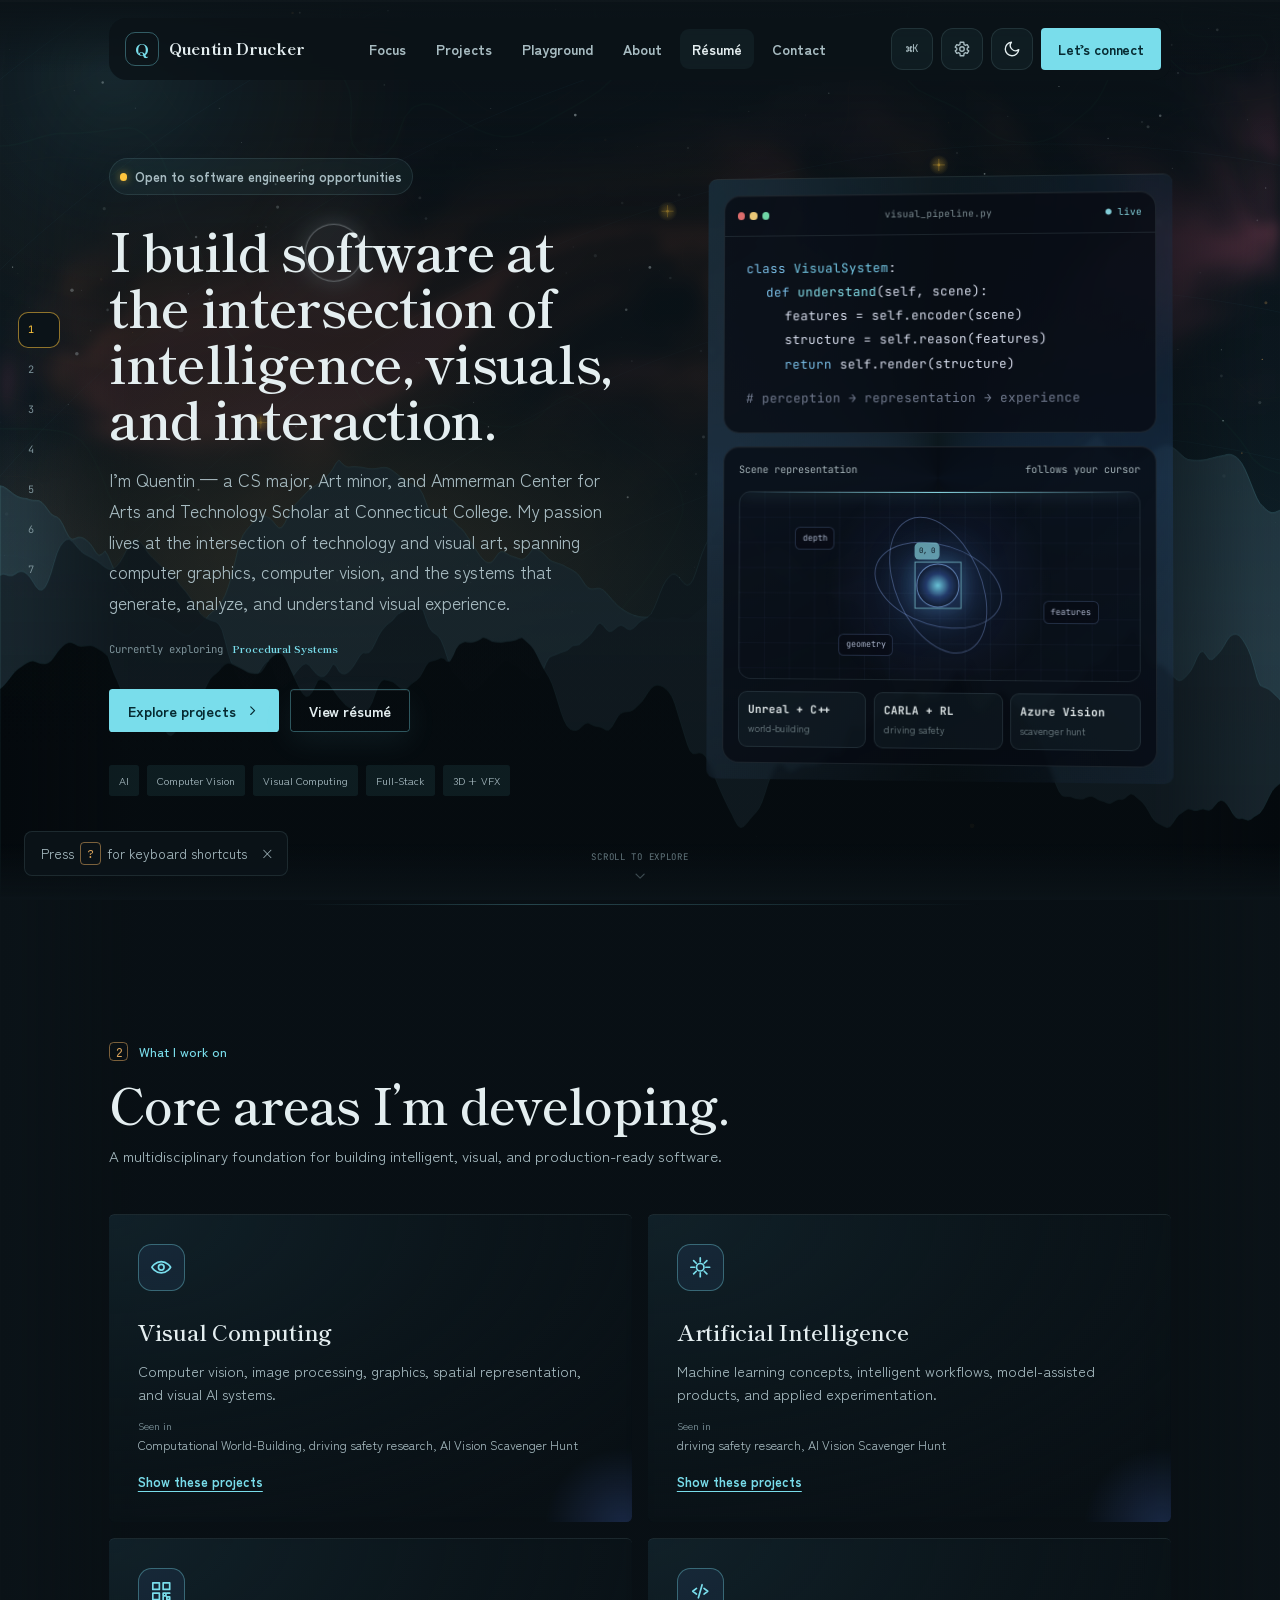
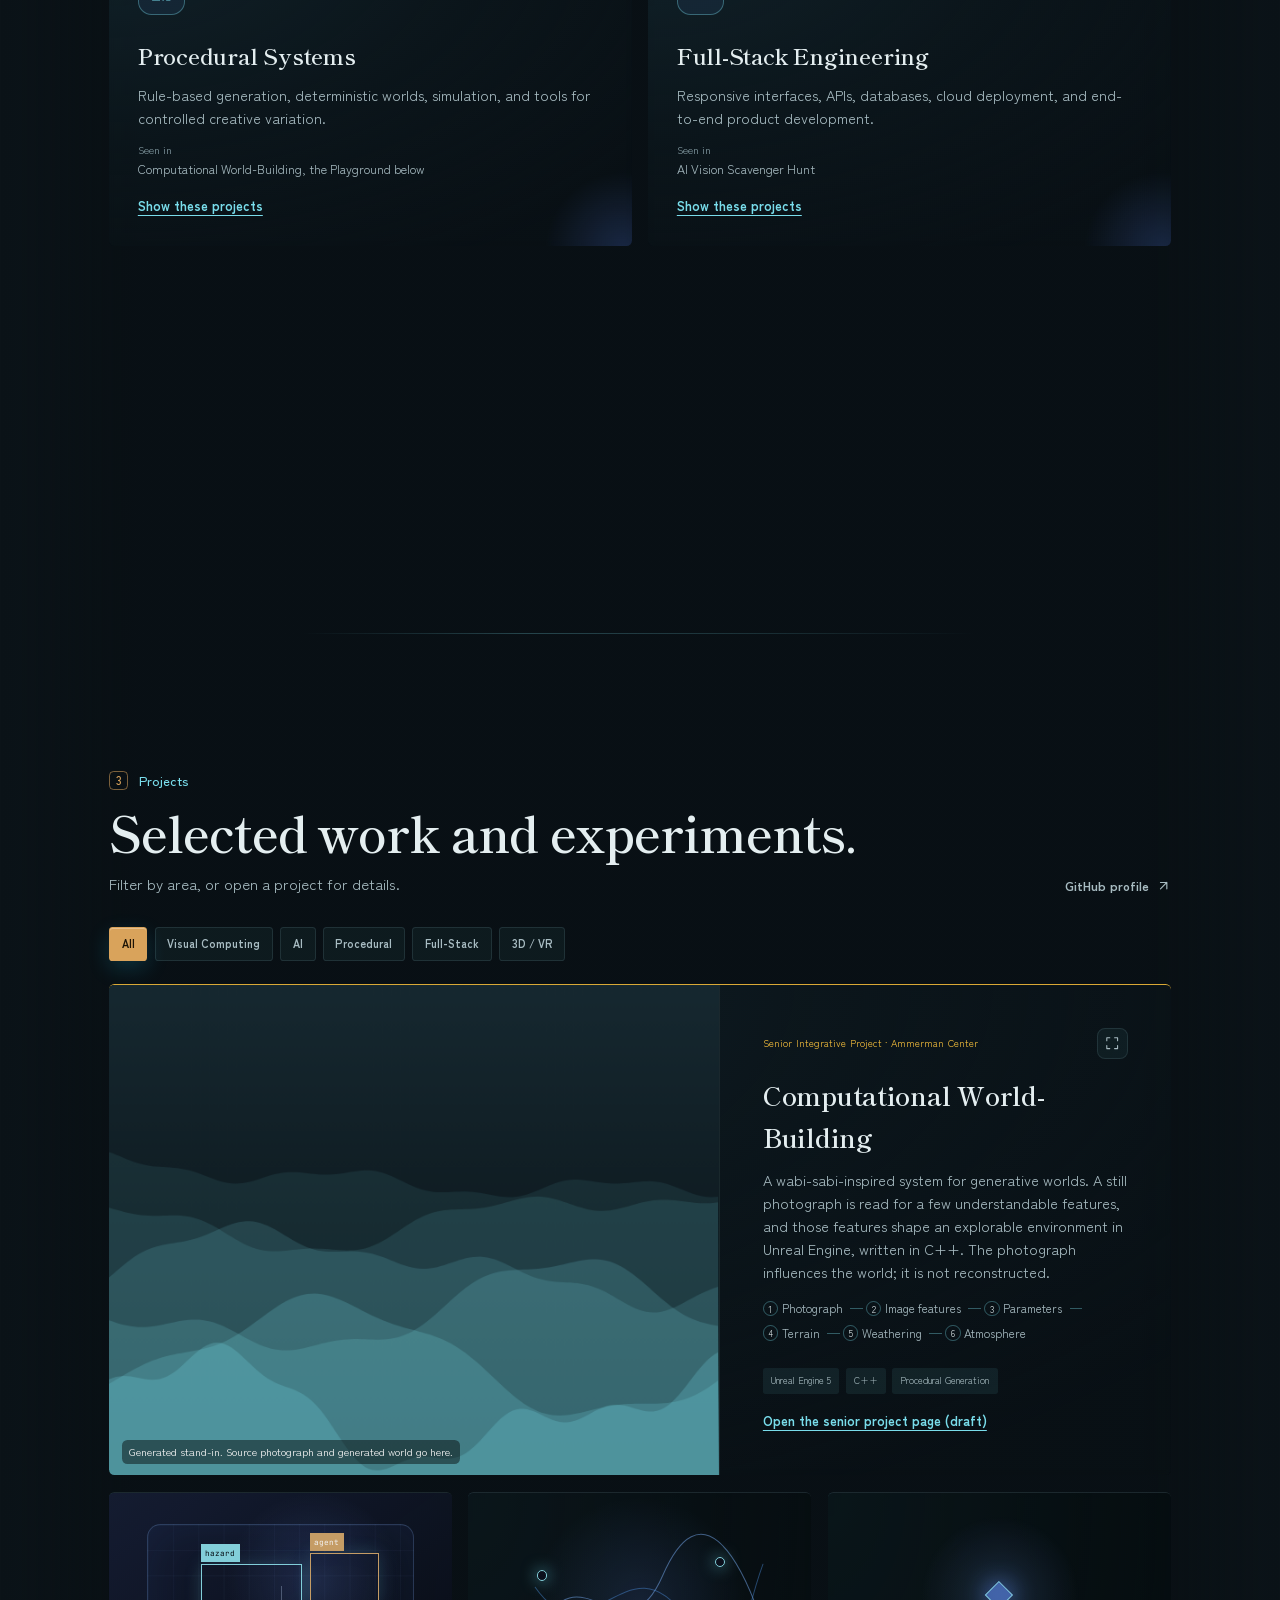
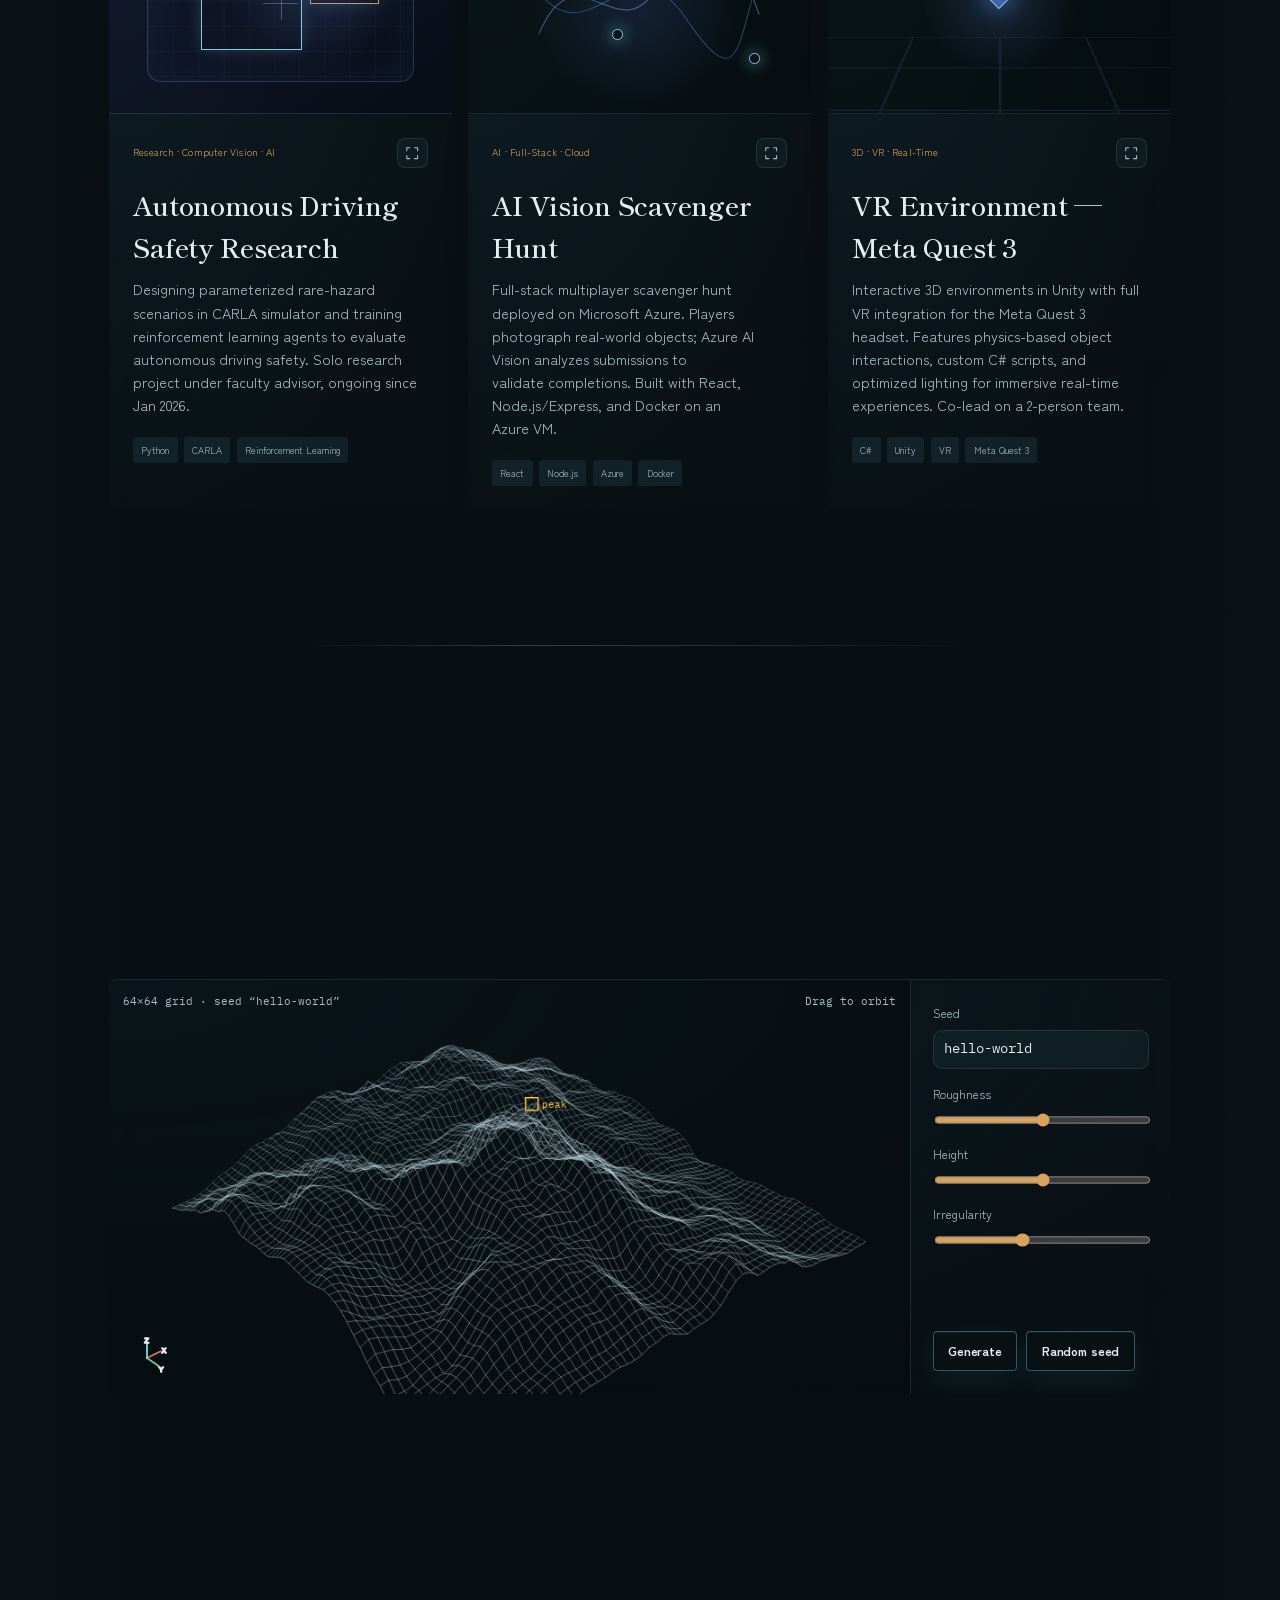
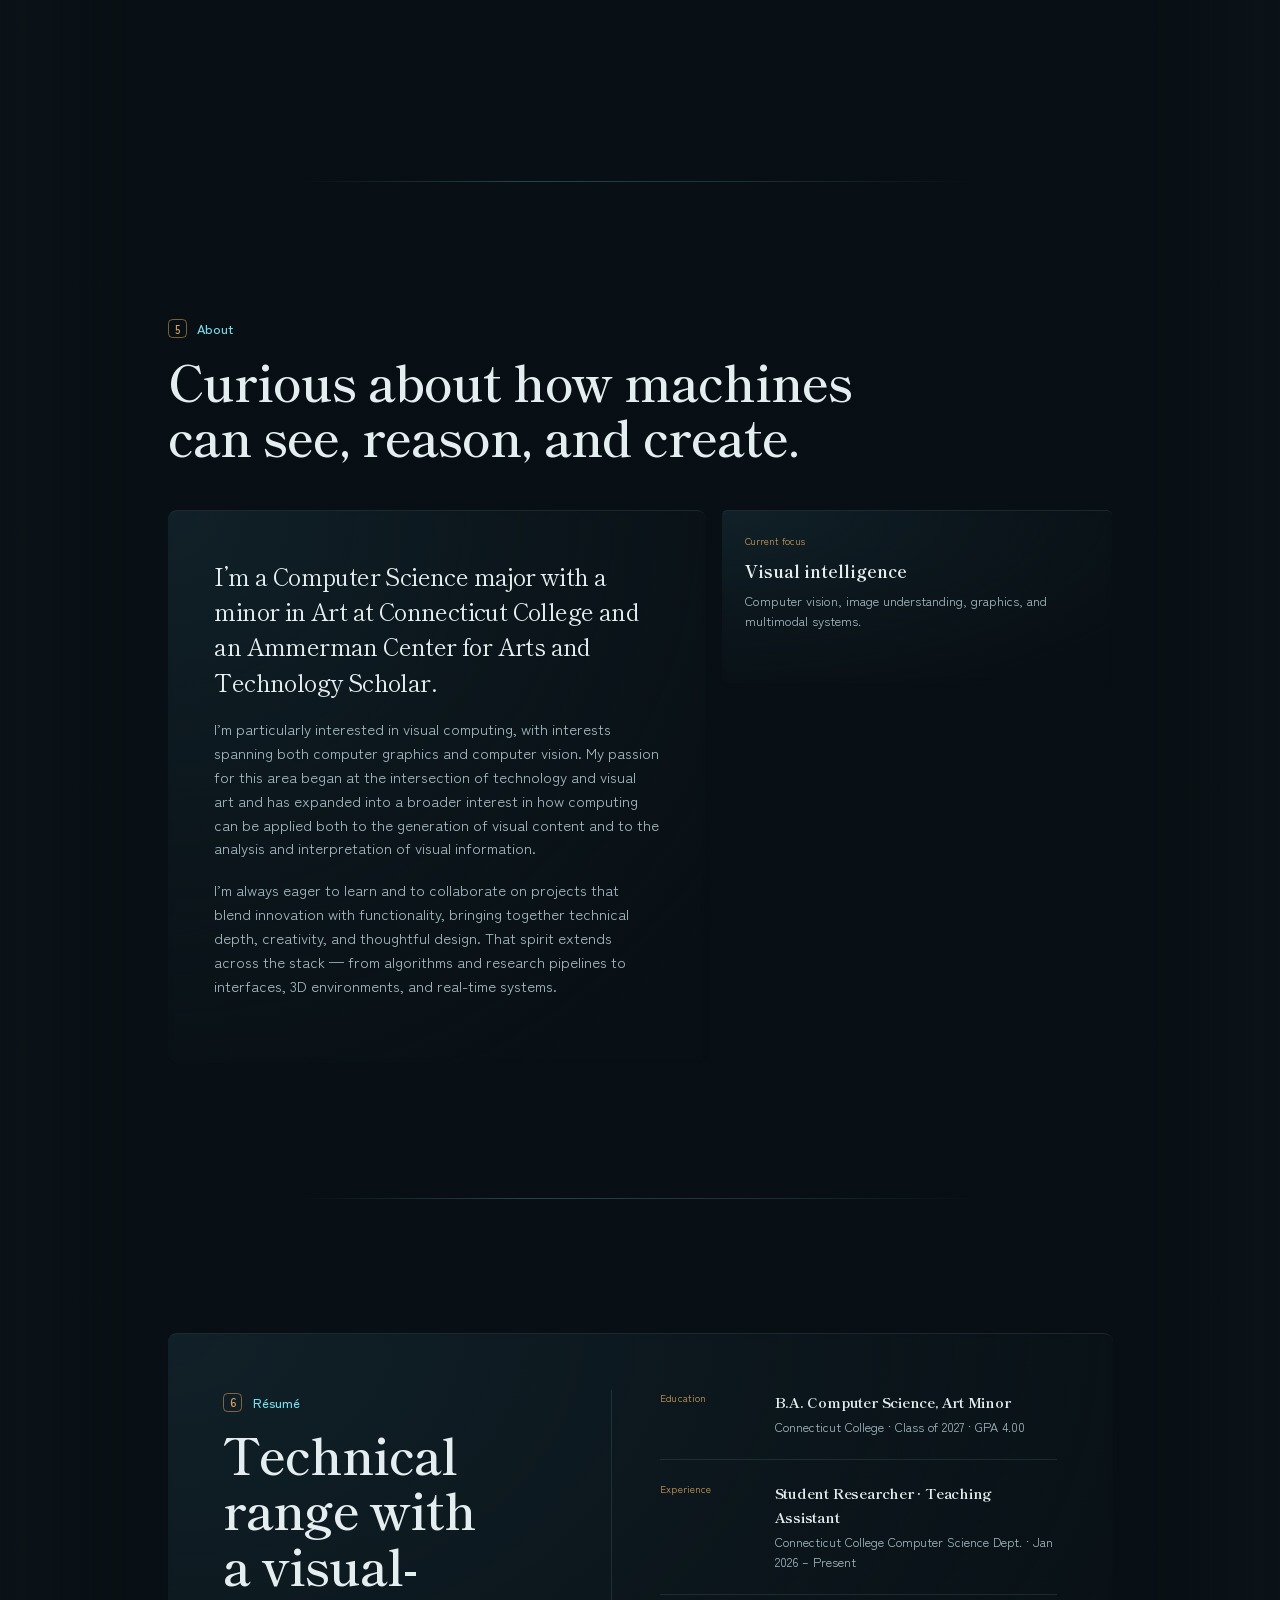
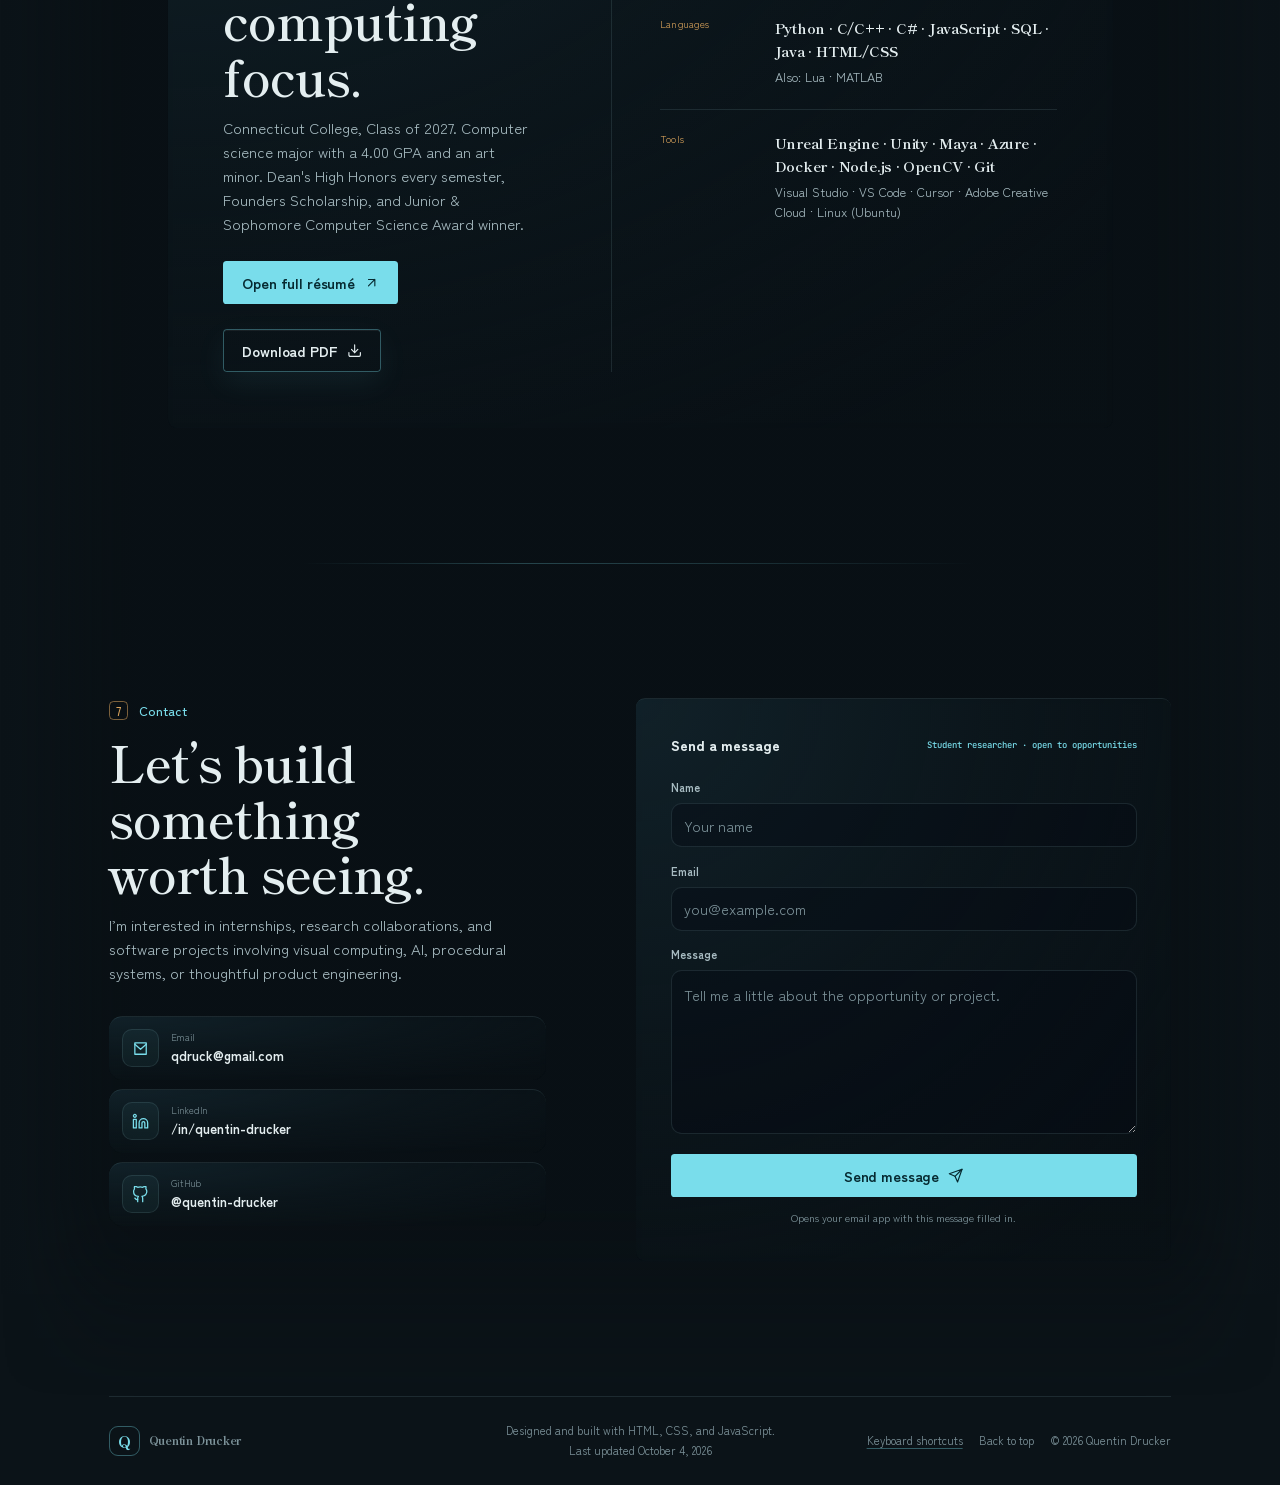
==== commit 90786984: "Restyle résumé, project and 404 pages; full name, shortcuts help, link previews - resume.html, case-" ====
--- a/index.html
+++ b/index.html
@@ -19,6 +19,7 @@
 - terrain.js         Playground terrain generator
 - landscape.js       background: night sky, mountains, contour map, sea, moon, biomes
 - site.js            overview-card filter jumps, senior-project stand-in image
+- shortcuts.js       "?" shortcut list, S for World controls, one-time hint
 
 Sections carry data-biome, which landscape.js uses to change the background
 as you scroll. Section ids are stable: navigation, shortcuts and observers
@@ -34,9 +35,20 @@
   <meta name="viewport" content="width=device-width, initial-scale=1.0" />
   <meta name="description" content="Quentin Drucker — computer science and art student building procedural systems, computer graphics and computer vision projects." />
   <meta name="theme-color" content="#0b1318" />
+  <!-- Link previews (LinkedIn, Slack, iMessage, email…). Platforms need
+       absolute URLs; these assume GitHub Pages at https://quentin-drucker.github.io/portfolio-website/.
+       Update them if the site moves to another address. -->
+  <link rel="canonical" href="https://quentin-drucker.github.io/portfolio-website/" />
+  <meta property="og:site_name" content="Quentin Drucker" />
+  <meta property="og:type" content="website" />
+  <meta property="og:url" content="https://quentin-drucker.github.io/portfolio-website/" />
   <meta property="og:title" content="Quentin Drucker | Portfolio" />
-  <meta property="og:description" content="Procedural systems, computer graphics and computer vision." />
-  <meta property="og:type" content="website" />
+  <meta property="og:description" content="Computer science and art student at Connecticut College building procedural systems, computer graphics and computer vision projects." />
+  <meta property="og:image" content="https://quentin-drucker.github.io/portfolio-website/assets/og-image.png" />
+  <meta property="og:image:width" content="1200" />
+  <meta property="og:image:height" content="630" />
+  <meta property="og:image:alt" content="Quentin Drucker: mountains under a night sky, the portfolio's generated landscape." />
+  <meta name="twitter:card" content="summary_large_image" />
   <title>Quentin Drucker | Portfolio</title>
   <link rel="icon" type="image/svg+xml" href="assets/favicon.svg" />
   <link rel="manifest" href="site.webmanifest" />
@@ -54,6 +66,7 @@
   <script src="terrain.js" defer></script>
   <script src="landscape.js" defer></script>
   <script src="site.js" defer></script>
+  <script src="shortcuts.js" defer></script>
 </head>
 
 <body>
@@ -79,9 +92,9 @@
 
   <header class="site-header">
     <nav class="nav-shell glass" aria-label="Primary navigation">
-      <a class="brand" href="#home" aria-label="Quentin home">
+      <a class="brand" href="#home" aria-label="Quentin Drucker, home">
         <span class="brand-mark" aria-hidden="true">Q</span>
-        <span>Quentin</span>
+        <span>Quentin Drucker</span>
       </a>
 
       <button class="mobile-menu-button" type="button" aria-expanded="false" aria-controls="nav-links" aria-label="Open navigation">
@@ -755,12 +768,13 @@
     <div class="footer-inner">
       <a class="brand" href="#home">
         <span class="brand-mark" aria-hidden="true">Q</span>
-        <span>Quentin</span>
+        <span>Quentin Drucker</span>
       </a>
-      <p>Designed and built with HTML, CSS, and JavaScript.</p>
+      <p>Designed and built with HTML, CSS, and JavaScript.<span class="footer-updated" data-last-updated hidden></span></p>
       <div class="footer-links">
-        <a href="#home">Back to top</a>
-        <span>© <span id="current-year"></span> Quentin</span>
+        <button class="footer-shortcuts" type="button" data-open-shortcuts>Keyboard shortcuts</button>
+        <a href="#main-content">Back to top</a>
+        <span>© <span id="current-year"></span> Quentin Drucker</span>
       </div>
     </div>
   </footer>
--- a/site.css
+++ b/site.css
@@ -580,3 +580,78 @@
   background: linear-gradient(90deg, transparent, rgba(var(--fx), 0.26), rgba(var(--fx), 0.16), transparent);
   box-shadow: none;
 }
+
+/* ---------------------------------------------------------------- keyboard shortcuts (shortcuts.js) */
+.shortcuts-dialog { width: min(560px, calc(100% - 28px)); max-height: calc(100vh - 28px); }
+.shortcuts-shell { padding: clamp(22px, 4vw, 36px); }
+.shortcuts-shell header { display: flex; align-items: center; justify-content: space-between; gap: 16px; margin-bottom: 18px; }
+.shortcuts-shell h2 { margin: 0; font-family: var(--font-display); font-size: 1.6rem; font-weight: 600; letter-spacing: -0.01em; }
+.shortcut-list { margin: 0; display: grid; gap: 0; border-top: 1px solid var(--line); }
+.shortcut-list > div {
+  display: grid;
+  grid-template-columns: 7.5rem 1fr;
+  gap: 16px;
+  align-items: baseline;
+  padding: 12px 0;
+  border-bottom: 1px solid var(--line);
+}
+.shortcut-list dt { display: flex; align-items: center; gap: 4px; color: var(--text-faint); }
+.shortcut-list dd { margin: 0; color: var(--text-soft); font-size: 0.92rem; line-height: 1.5; }
+.shortcut-list kbd,
+.shortcut-hint kbd {
+  min-width: 1.7em;
+  padding: 2px 6px;
+  display: inline-grid;
+  place-items: center;
+  border: 1px solid rgba(var(--fx-2), 0.55);
+  border-radius: 4px;
+  color: var(--accent-two);
+  font-family: var(--font-ui);
+  font-size: 0.78rem;
+  line-height: 1.4;
+}
+
+/* The one-time hint: lower-left corner, clear of the back-to-top button. */
+.shortcut-hint {
+  position: fixed;
+  z-index: 90;
+  left: 24px;
+  bottom: 24px;
+  display: flex;
+  align-items: center;
+  gap: 4px;
+  padding: 6px 6px 6px 14px;
+  border: 1px solid var(--line);
+  border-radius: 8px;
+  background: var(--surface-strong);
+  color: var(--text-soft);
+  font-size: 0.86rem;
+  opacity: 0;
+  transform: translateY(8px);
+  transition: opacity 350ms ease, transform 350ms ease;
+}
+.shortcut-hint.is-shown { opacity: 1; transform: none; }
+.shortcut-hint button { border: 0; background: none; color: inherit; font: inherit; cursor: pointer; }
+.shortcut-hint-open { display: inline-flex; align-items: center; gap: 6px; padding: 4px 2px; }
+.shortcut-hint-open:hover { color: var(--text); }
+.shortcut-hint-close { width: 28px; height: 28px; border-radius: 6px; font-size: 1.1rem; color: var(--text-faint); }
+.shortcut-hint-close:hover { background: var(--surface-soft); color: var(--text); }
+@media (prefers-reduced-motion: reduce) { .shortcut-hint { transition: none; transform: none; } }
+
+/* ---------------------------------------------------------------- footer additions */
+.footer-inner p { display: grid; gap: 2px; }
+.footer-updated { color: var(--text-faint); }
+.footer-shortcuts {
+  padding: 0;
+  border: 0;
+  background: none;
+  color: inherit;
+  font: inherit;
+  cursor: pointer;
+  text-decoration: underline;
+  text-decoration-color: var(--line-bright);
+  text-underline-offset: 3px;
+}
+.footer-shortcuts:hover { color: var(--text); }
+/* Touch-only devices have no keyboard shortcuts to show. */
+@media (hover: none) { .footer-shortcuts { display: none; } }
